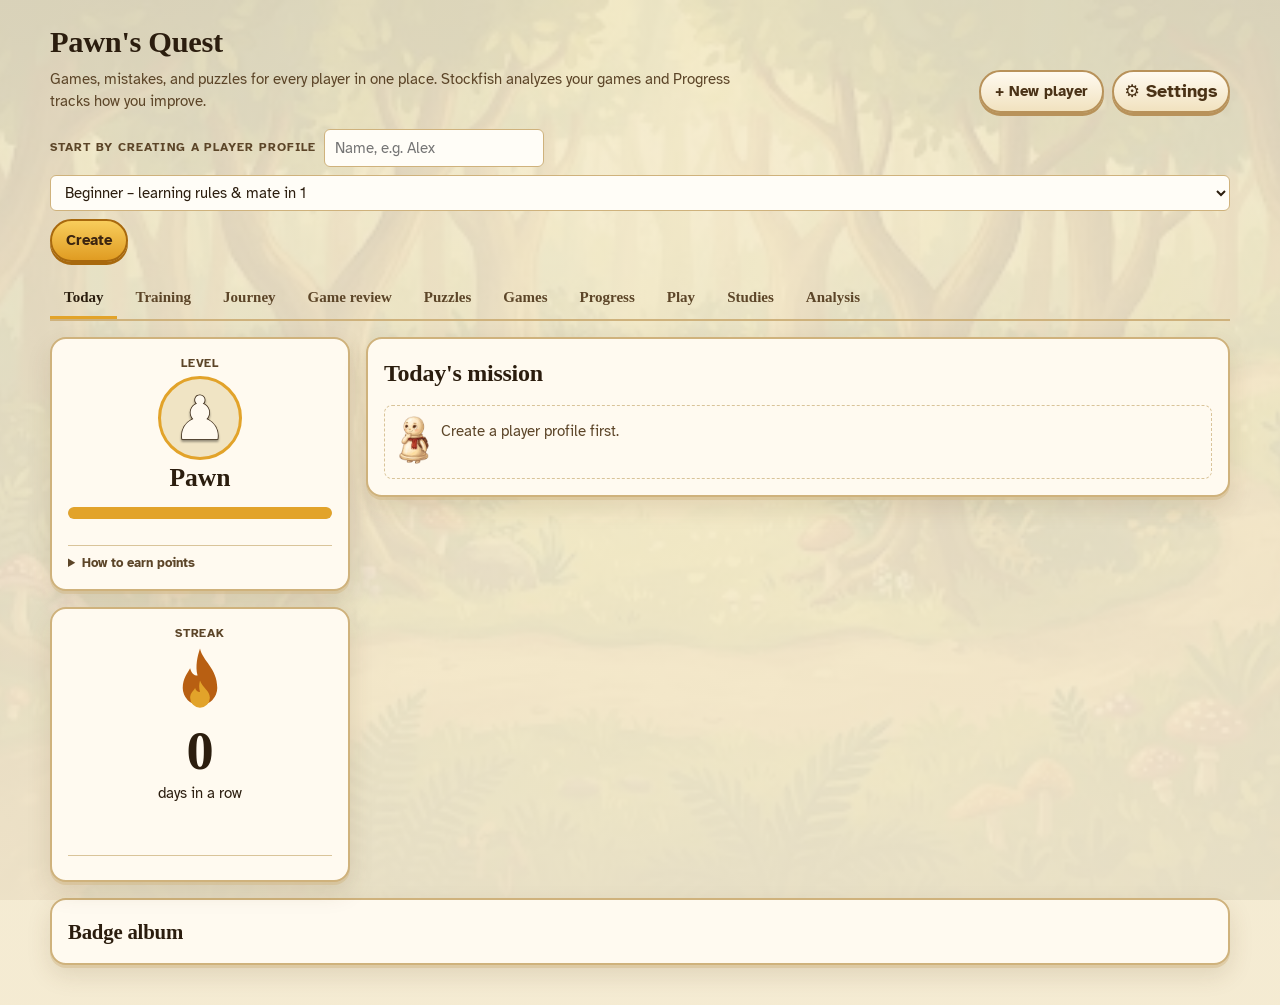
==== play/index.html @ 28e4467c "Publish Pawn's Quest web app in /play/ with PWA icon" ====
<!doctype html><html><head><meta charset=utf8><meta name=viewport content="width=device-width,initial-scale=1,viewport-fit=cover"><style>:root{color-scheme:light;box-sizing:border-box;padding-top:env(safe-area-inset-top,0px);padding-bottom:env(safe-area-inset-bottom,0px)}html{scroll-padding-top:env(safe-area-inset-top,0px)}body{margin:0;padding:0;font:14px -apple-system,BlinkMacSystemFont,sans-serif;background:#fff;color:#000}img{max-width:100%}[hidden]:not([hidden=until-found i]){display:none!important}</style><link rel="manifest" href="manifest.json"><link rel="icon" href="../icon-512.png"><link rel="apple-touch-icon" href="../icon-512.png">
</head><body>
<title>Pawn's Quest</title>
<link rel="icon" type="image/png" sizes="64x64" href="assets/ikona-64.png">
<link rel="icon" type="image/png" sizes="192x192" href="assets/ikona-192.png">
<link rel="apple-touch-icon" sizes="180x180" href="assets/ikona-180.png">
<meta name="claude:viewport-fit-sides" content="cover">
<script src="bundle-version.js"></script>
<script src="update-config.js"></script>
<script src="native-db.js"></script>
<script src="lichess_rush.js"></script>
<script src="lichess_datel.js"></script>
<script src="lichess_hrozby.js"></script>
<link rel="stylesheet" href="fonts.css">
<link rel="stylesheet" href="native.css">
<style>
/* Layout: turnajový zápisový hárok — profil hore, záložky Rozbor / Puzzle / Partie / Pokrok */
:root{
  --bg:#edf1f5; --panel:#f9fbfc; --ink:#1b2735; --muted:#5b6a7b; --line:#cfd8e2;
  --accent:#d39a1c; --accent-ink:#1b2735; --chart:#3f6a8c;
  --sq-light:#e4eaf0; --sq-dark:#7f99b0; --sq-sel:#f2cf6b; --sq-last:#c9dba0;
  --best:#2c8a57; --inacc:#c4a11d; --mistake:#d97a26; --blunder:#c23b2a;
  --pc-white:#ffffff; --pc-black:#18222e; --pc-stroke:#18222e;
  --f-display:"Familjen Grotesk",system-ui,sans-serif;
  --f-body:"Atkinson Hyperlegible",system-ui,sans-serif;
  --f-mono:"JetBrains Mono",ui-monospace,Menlo,monospace;
}
@media (prefers-color-scheme:dark){:root:not([data-theme="light"]){
  --bg:#11161c; --panel:#18202a; --ink:#e1e8ef; --muted:#93a2b3; --line:#2b3644;
  --accent:#e2ad3b; --accent-ink:#11161c; --chart:#7fa8cb;
  --sq-light:#c9d3dc; --sq-dark:#5f7b93; --sq-sel:#e6c25c; --sq-last:#b3c98a;
  --best:#49b47a; --inacc:#d8b938; --mistake:#ec9147; --blunder:#e45d4a; color-scheme:dark}}
:root[data-theme="dark"]{
  --bg:#11161c; --panel:#18202a; --ink:#e1e8ef; --muted:#93a2b3; --line:#2b3644;
  --accent:#e2ad3b; --accent-ink:#11161c; --chart:#7fa8cb;
  --sq-light:#c9d3dc; --sq-dark:#5f7b93; --sq-sel:#e6c25c; --sq-last:#b3c98a;
  --best:#49b47a; --inacc:#d8b938; --mistake:#ec9147; --blunder:#e45d4a; color-scheme:dark}
*{box-sizing:border-box}
body{background:var(--bg);color:var(--ink);font-family:var(--f-body);font-size:15px;line-height:1.5;
  padding-left:max(16px,env(safe-area-inset-left,0px));padding-right:max(16px,env(safe-area-inset-right,0px));padding-block:20px 40px}
.wrap{max-width:1180px;margin:0 auto;display:flex;flex-direction:column;gap:16px}
h1,h2,h3{font-family:var(--f-display);margin:0;text-wrap:balance;letter-spacing:-.01em}
h1{font-size:1.9rem;font-weight:700}
h2{font-size:1.15rem;font-weight:700}
.sub{color:var(--muted);margin:2px 0 0;max-width:68ch}
.panel{background:var(--panel);border:1px solid var(--line);border-radius:10px;padding:16px;min-width:0}
.label{font-size:.72rem;text-transform:uppercase;letter-spacing:.08em;color:var(--muted);font-weight:700}
textarea,input[type=text],input[type=date],select{font:inherit;color:var(--ink);background:var(--bg);border:1px solid var(--line);border-radius:6px;padding:7px 10px;width:100%;min-width:0}
textarea{font-family:var(--f-mono);font-size:.82rem;min-height:110px;resize:vertical}
button{font:inherit;font-weight:700;cursor:pointer;border-radius:6px;border:1px solid var(--line);background:var(--bg);color:var(--ink);padding:8px 14px}
button:hover{border-color:var(--muted)}
button.primary{background:var(--accent);border-color:var(--accent);color:var(--accent-ink)}
button.danger{color:var(--blunder)}
button:disabled{opacity:.5;cursor:default}
:focus-visible{outline:2px solid var(--accent);outline-offset:2px}
.row{display:flex;flex-wrap:wrap;gap:10px;align-items:center}
.field{display:flex;flex-direction:column;gap:4px;min-width:0}
.progress{height:6px;background:var(--line);border-radius:3px;overflow:hidden}
.progress>i{display:block;height:100%;width:0;background:var(--accent);transition:width .2s}
.msg{font-size:.9rem;color:var(--muted);min-height:1.4em}
.msg.err{color:var(--blunder);font-weight:700}
.empty{color:var(--muted);font-size:.92rem;border:1px dashed var(--line);border-radius:8px;padding:14px}

/* hlavička a profil */
.top{display:flex;justify-content:space-between;gap:16px;flex-wrap:wrap;align-items:end}
.profile{display:flex;gap:8px;align-items:end;flex-wrap:wrap}
.sfxwrap{position:relative}
#sfx-btn{font-size:1.1rem;padding:6px 10px}
.sfxpop{position:absolute;right:0;top:calc(100% + 6px);z-index:60;background:var(--panel,#fff);border:1px solid var(--line,#ccc);border-radius:10px;padding:10px 12px;display:flex;flex-direction:column;gap:8px;min-width:200px;box-shadow:0 6px 20px rgba(0,0,0,.18)}
.sfxpop[hidden]{display:none}
.sfxrow{display:flex;align-items:center;gap:8px}
.sfxhead{margin-bottom:-2px}.sfxsep{margin-top:6px;padding-top:8px;border-top:1px solid var(--line)}
.sfxpop{min-width:250px}
.sfxrow input[type=range]{flex:1}
.profile .field{width:220px}
.newprof{display:flex;gap:8px;flex-wrap:wrap;align-items:center}
.newprof input{width:220px}
.newprof select{max-width:100%}
.dbnote{font-size:.85rem;color:var(--muted)}
.dbnote.err{color:var(--blunder)}
.navtabs{display:flex;gap:4px;border-bottom:1px solid var(--line);overflow-x:auto}
.tab{border:none;border-bottom:3px solid transparent;border-radius:0;background:none;padding:8px 14px;color:var(--muted);white-space:nowrap}
.tab[aria-selected="true"]{color:var(--ink);border-bottom-color:var(--accent)}

/* formulár partie */
.meta{display:grid;grid-template-columns:repeat(4,minmax(0,1fr));gap:10px}
.meta .w2{grid-column:span 2}
.gamebar{display:flex;flex-wrap:wrap;gap:10px;align-items:center;margin-top:12px}
.gamebar .grow{flex:1 1 200px;min-width:0}
.badge{font-size:.78rem;font-weight:700;padding:2px 8px;border-radius:999px;border:1px solid var(--line);color:var(--muted)}

/* šachovnica */
.main{display:grid;grid-template-columns:minmax(0,520px) minmax(0,1fr);gap:18px;align-items:start}
.boardcol{display:flex;flex-direction:column;gap:10px;min-width:0}
.boardrow{display:flex;gap:8px;position:relative}
.promo{position:absolute;inset:0;z-index:20;display:flex;align-items:center;justify-content:center;background:rgba(17,22,28,.45);border-radius:6px}
.promo-box{background:var(--panel);border:1px solid var(--line);border-radius:10px;padding:14px;display:flex;flex-direction:column;gap:10px;align-items:center;box-shadow:0 8px 30px rgba(0,0,0,.3)}
.promo-row{display:flex;gap:8px;flex-wrap:wrap;justify-content:center}
.promo-row button{display:flex;flex-direction:column;align-items:center;gap:2px;padding:8px 10px;min-width:72px;background:var(--sq-light);border-color:var(--sq-dark);color:var(--pc-black)}
.promo-row button:hover,.promo-row button:focus-visible{background:var(--sq-sel)}
.promo-row .pc{font-size:44px}
.promo-row span:last-child{font-size:.8rem}
.evalbar{width:14px;border-radius:4px;background:var(--pc-black);position:relative;overflow:hidden;border:1px solid var(--line);flex:none}
.evalbar>i{position:absolute;left:0;right:0;bottom:0;background:var(--pc-white);transition:height .25s}
.board{position:relative;flex:1;aspect-ratio:1;max-width:100%;container-type:inline-size;border-radius:6px;overflow:hidden}
.grid{display:grid;grid-template-columns:repeat(8,1fr);grid-template-rows:repeat(8,1fr);width:100%;height:100%}
.sq{position:relative;display:flex;align-items:center;justify-content:center;user-select:none;-webkit-user-select:none}
.sq.l{background:var(--sq-light)} .sq.d{background:var(--sq-dark)}
.sq.last::before{content:"";position:absolute;inset:0;background:var(--sq-last);opacity:.55}
.sq.sel::before{content:"";position:absolute;inset:0;background:var(--sq-sel);opacity:.8}
.sq.hint::before{content:"";position:absolute;inset:0;box-shadow:inset 0 0 0 4px var(--accent)}
.sq.tgt{cursor:pointer}
.sq.tgt::after{content:"";position:absolute;left:50%;top:50%;width:28%;height:28%;transform:translate(-50%,-50%);border-radius:50%;background:rgba(24,34,46,.3);z-index:2;pointer-events:none}
.sq.tgt.cap::after{width:88%;height:88%;background:none;box-shadow:inset 0 0 0 calc(100cqw / 8 * .07) rgba(24,34,46,.3)}
.sq.wrong::before{content:"";position:absolute;inset:0;background:var(--blunder);opacity:.45}
.pc{position:relative;z-index:1;font-family:"DejaVu Sans","Segoe UI Symbol","Noto Sans Symbols 2","Arial Unicode MS",serif;font-size:calc(100cqw / 8 * .78);line-height:1}
.pc.w{color:var(--pc-white);-webkit-text-stroke:1.3px var(--pc-stroke);paint-order:stroke fill}
.pc.b{color:var(--pc-black);-webkit-text-stroke:.6px var(--pc-stroke)}
.coord{position:absolute;font-family:var(--f-mono);font-size:calc(100cqw / 8 * .16);font-weight:700;opacity:.75;z-index:2;pointer-events:none}
.sq.l .coord{color:var(--sq-dark)} .sq.d .coord{color:var(--sq-light)}
.coord.f{right:4%;bottom:2%} .coord.r{left:4%;top:2%}
.arrows{position:absolute;inset:0;width:100%;height:100%;pointer-events:none;z-index:3}
.nav{display:flex;gap:6px;flex-wrap:wrap}
.nav button{padding:6px 12px;font-family:var(--f-mono)}
.graph{width:100%;height:96px;display:block;cursor:pointer;border:1px solid var(--line);border-radius:6px;background:var(--panel)}
.graph .area{fill:var(--sq-light)} .graph .ln{stroke:var(--muted)} .graph .mid{stroke:var(--muted)} .graph .cur{stroke:var(--accent)}

/* rozbor */
.summary{display:grid;grid-template-columns:repeat(2,minmax(0,1fr));gap:10px;margin-bottom:14px}
.who{border:1px solid var(--line);border-radius:8px;padding:10px 12px;display:flex;flex-direction:column;gap:4px;min-width:0}
.who.me{border-color:var(--accent)}
.who .acc{font-family:var(--f-display);font-size:1.5rem;font-weight:700;font-variant-numeric:tabular-nums}
.counts{display:flex;gap:10px;flex-wrap:wrap;font-size:.85rem;font-variant-numeric:tabular-nums}
.tag{display:inline-flex;align-items:center;gap:5px}
.tag i{width:9px;height:9px;border-radius:50%;display:inline-block}
.c-inacc{color:var(--inacc)} .c-mistake{color:var(--mistake)} .c-blunder{color:var(--blunder)} .c-best{color:var(--best)}
.b-inacc{background:var(--inacc)} .b-mistake{background:var(--mistake)} .b-blunder{background:var(--blunder)}
.moments{display:flex;flex-direction:column;gap:10px;margin-bottom:16px}
.moment{border:1px solid var(--line);border-left:4px solid var(--line);border-radius:6px;padding:10px 12px;cursor:pointer;background:var(--bg)}
.moment.blunder{border-left-color:var(--blunder)} .moment.mistake{border-left-color:var(--mistake)} .moment.inacc{border-left-color:var(--inacc)}
.moment.on{outline:2px solid var(--accent)}
.moment h3{font-size:1rem;display:flex;gap:8px;align-items:baseline;flex-wrap:wrap}
.moment p{margin:4px 0 0;font-size:.92rem}
.mono{font-family:var(--f-mono);font-size:.88em}
.moves{display:grid;grid-template-columns:3em 1fr 1fr;font-family:var(--f-mono);font-size:.88rem;max-height:340px;overflow:auto;border:1px solid var(--line);border-radius:6px}
.moves>span{padding:3px 8px;border-bottom:1px solid var(--line)}
.moves .no{color:var(--muted);background:var(--bg)}
.mv{cursor:pointer} .mv:hover{background:var(--bg)}
.mv.on{background:var(--accent);color:var(--accent-ink)}

/* puzzle */
.pz-head{display:flex;justify-content:space-between;gap:10px;align-items:baseline;flex-wrap:wrap}
.pz-task{font-family:var(--f-display);font-size:1.25rem;font-weight:700;margin:6px 0 2px}
.pz-status{min-height:1.6em;font-weight:700}
.pz-status.ok{color:var(--best)} .pz-status.bad{color:var(--blunder)}
/* nálepky Béčka pri správnej/zlej odpovedi a v prázdnych stavoch (16. 11.) */
.pz-status.ok{--stk:url(assets/becko-palec.webp)} .pz-status.ok[data-stk=a]{--stk:url(assets/becko-radost.webp)}
.pz-status.bad{--stk:url(assets/becko-smutny.webp)} .pz-status.bad[data-stk=a]{--stk:url(assets/becko-prekvapeny.webp)}
.pz-status.ok:not(:empty)::before,.pz-status.bad:not(:empty)::before{content:"";display:inline-block;width:36px;height:50px;vertical-align:middle;margin:-6px 8px -6px 0;background:var(--stk) center/contain no-repeat;animation:stkpop .4s cubic-bezier(.3,1.6,.5,1)}
.boardhud .pz-status.ok:not(:empty)::before,.boardhud .pz-status.bad:not(:empty)::before{width:26px;height:36px;margin:-8px 6px -8px 0}
@keyframes stkpop{from{transform:scale(.3) rotate(-12deg);opacity:0}to{transform:none;opacity:1}}
.empty{display:flow-root}
.empty::before{content:"";float:left;width:34px;height:48px;margin:-4px 10px 0 -2px;background:url(assets/becko-premysla.webp) center/contain no-repeat}
.chips{display:flex;flex-wrap:wrap;gap:6px;margin:10px 0}
.chip{font-family:var(--f-mono);font-size:.78rem;padding:3px 8px;border-radius:999px;border:1px solid var(--line);background:var(--bg);cursor:pointer;font-weight:500}
.chip.solved{border-color:var(--best);color:var(--best)}
.chip.failed{border-color:var(--blunder);color:var(--blunder)}
.chip.on{background:var(--accent);color:var(--accent-ink);border-color:var(--accent)}
details{border-top:1px solid var(--line);padding-top:10px;margin-top:12px}
summary{cursor:pointer;font-weight:700}
.stack{display:flex;flex-direction:column;gap:8px;margin-top:8px}

/* partie */
.tablewrap{overflow-x:auto;border:1px solid var(--line);border-radius:8px}
table{border-collapse:collapse;width:100%;font-size:.9rem;min-width:760px}
th,td{text-align:left;padding:8px 10px;border-bottom:1px solid var(--line);vertical-align:middle}
th{font-size:.72rem;text-transform:uppercase;letter-spacing:.08em;color:var(--muted);background:var(--bg);font-weight:700}
td.num,th.num{text-align:right;font-variant-numeric:tabular-nums}
tr.click{cursor:pointer} tr.click:hover td{background:var(--bg)}
.res{display:inline-block;min-width:4.5em;font-weight:700}
.res.w{color:var(--best)} .res.l{color:var(--blunder)} .res.d{color:var(--muted)}
.dot{display:inline-block;width:10px;height:10px;border-radius:50%;border:1px solid var(--pc-stroke);vertical-align:-1px;margin-right:6px}
.dot.w{background:var(--pc-white)} .dot.b{background:var(--pc-black)}

/* pokrok */
.filters{display:flex;gap:10px;flex-wrap:wrap;align-items:end;margin-bottom:14px}
.filters .field{width:180px}
.tiles{display:grid;grid-template-columns:repeat(4,minmax(0,1fr));gap:10px;margin-bottom:16px}
.tile{border:1px solid var(--line);border-radius:8px;padding:12px;background:var(--panel);display:flex;flex-direction:column;gap:2px;min-width:0}
.tile .big{font-family:var(--f-display);font-size:1.8rem;font-weight:700;font-variant-numeric:tabular-nums;line-height:1.1}
.tile .delta{font-size:.85rem;color:var(--muted)}
.delta.up{color:var(--best)} .delta.down{color:var(--blunder)}
.charts{display:grid;grid-template-columns:repeat(2,minmax(0,1fr));gap:14px;margin-bottom:16px}
.chartbox{border:1px solid var(--line);border-radius:8px;padding:12px;background:var(--panel);min-width:0}
.chartbox h3{font-size:1rem;margin-bottom:6px}
.chartbox svg{width:100%;height:auto;display:block;overflow:visible}
.ch-grid{stroke:var(--line);stroke-width:1}
.ch-axis{fill:var(--muted);font-family:var(--f-mono);font-size:10px}
.ch-line{stroke:var(--chart);stroke-width:2;fill:none}
.ch-pt{fill:var(--chart);stroke:var(--panel);stroke-width:2}
.ch-bar{fill:var(--chart)}
.ch-hit{fill:transparent;cursor:default}
.ch-hit:hover + .ch-pt, .ch-pt:hover{fill:var(--accent)}
.hbars{display:flex;flex-direction:column;gap:8px}
.hb{display:grid;grid-template-columns:minmax(0,11em) minmax(0,1fr) 4.5em;gap:10px;align-items:center;font-size:.9rem}
.hb.click{cursor:pointer;border-radius:6px;margin:-3px -6px;padding:3px 6px}
.hb.click:hover{background:var(--bg)}
.hb.click span:first-child{text-decoration:underline;text-decoration-color:var(--line);text-underline-offset:3px}
.hb .track{height:12px;background:var(--bg);border-radius:4px;overflow:hidden}
.hb .fill{height:100%;background:var(--chart);border-radius:0 4px 4px 0}
.hb .n{font-variant-numeric:tabular-nums;text-align:right;color:var(--muted)}
.insight{border:1px solid var(--accent);border-radius:8px;padding:12px 14px;margin-bottom:16px;background:var(--panel)}
.insight p{margin:4px 0 0}
.tip{position:fixed;z-index:50;pointer-events:none;background:var(--ink);color:var(--bg);font-size:.82rem;padding:6px 9px;border-radius:6px;max-width:240px}

#side-study.inch .mode-hero,#side-study.inch #st-pick,#side-study.inch #st-intro{display:none}
#side-study.inch #st-listbox{margin-top:14px}
.stback{font-size:.85rem;padding:5px 10px}
.stpick{display:flex;flex-wrap:wrap;gap:6px;margin-bottom:12px}
.stpick button{display:flex;align-items:center;gap:6px;padding:6px 10px;font-size:.9rem}
.stpick button.on{background:var(--accent);border-color:var(--accent);color:var(--accent-ink)}
.stpick .pc{font-size:20px;line-height:1}
.stpick small{font-variant-numeric:tabular-nums;opacity:.8}
.why{border:1px solid var(--best);border-radius:10px;padding:12px 14px;margin:10px 0;background:var(--bg)}
.why h3{font-size:1rem;margin-bottom:6px}
.why ul{margin:0;padding-left:1.2em;display:flex;flex-direction:column;gap:6px}
.why li{line-height:1.45}
.why .tip{margin-top:10px;border-top:1px solid var(--line);padding-top:8px;font-size:.92rem}
.why .tip b{color:var(--accent)}
.why .muted{color:var(--muted)}
.why .an-opts{display:flex;flex-direction:column;gap:8px;margin:8px 0}
.why .an-opts button{text-align:left;min-height:44px}
.why.no{border-color:var(--blunder)}
.why .row{margin-top:8px}
.dt-hb{border-left:4px solid var(--accent);padding:6px 10px;margin:6px 0;background:var(--bg);border-radius:6px;font-size:.95rem}
.why .an-opts button.ok{border-color:var(--best);background:color-mix(in srgb,var(--best) 18%,transparent)}
.why .an-opts button.bad{opacity:.45;text-decoration:line-through}
.why .label{font-weight:400;margin-left:6px}
.mvwhy{border-color:var(--line)} .mvwhy.k-best{border-color:var(--best)} .mvwhy.k-inacc{border-color:var(--inacc)} .mvwhy.k-mistake{border-color:var(--mistake)} .mvwhy.k-blunder{border-color:var(--blunder)}
.mvwhy h3 .label{margin-left:6px;font-weight:400}
.mvwhy li.bad::marker{color:var(--blunder)} .mvwhy li.good::marker{color:var(--best)}
.mvwhy li.good{font-weight:600}
.mvwhy .wtip{margin-top:10px;border-top:1px solid var(--line);padding-top:8px;font-size:.88rem;color:var(--muted)}
.ladder-list{display:flex;flex-direction:column;gap:6px}
.opp{display:grid;grid-template-columns:44px minmax(0,1fr) auto;gap:10px;align-items:center;border:1px solid var(--line);border-radius:10px;padding:8px 10px;background:var(--bg)}
.opp .av{width:44px;height:44px;border-radius:50%;display:flex;align-items:center;justify-content:center;background:var(--oc);box-shadow:inset 0 0 0 3px rgba(255,255,255,.35)}
.opp .av .pc{font-size:28px;color:#fff;-webkit-text-stroke:0}
.opp b{font-family:var(--f-display);font-size:1.05rem;display:block;line-height:1.2}
.opp small{color:var(--muted);font-variant-numeric:tabular-nums}
.opp.locked{opacity:.55} .opp.locked .av{background:var(--line)}
.opp.beaten{border-color:var(--best)} .opp.cur{outline:2px solid var(--accent)}
.opp .st{font-size:.8rem;font-weight:700;color:var(--best)}
.opp .av{position:relative;overflow:hidden}
.opp .av img{width:100%;height:100%;object-fit:cover;border-radius:50%}
.opp.locked .av img{filter:grayscale(1);opacity:.5}
.avbtn{border:none;background:none;padding:0;font-size:.72rem;font-weight:700;color:var(--muted);text-decoration:underline;cursor:pointer;margin-left:6px}
.pl-status .av-mini{width:30px;height:30px;border-radius:50%;object-fit:cover;vertical-align:middle;margin-right:8px}
.seg{display:flex;gap:4px;background:var(--bg);border:1px solid var(--line);border-radius:8px;padding:3px;margin-bottom:14px;flex-wrap:wrap}
.seg button{flex:1;border:none;background:none;padding:7px 10px;font-weight:700;color:var(--muted);white-space:nowrap}
.seg button[aria-selected="true"]{background:var(--panel);color:var(--ink);box-shadow:0 1px 3px rgba(0,0,0,.12)}
button.big{font-size:1.15rem;padding:12px 28px;margin:6px 0 14px}
.rstats{display:grid;grid-template-columns:repeat(3,minmax(0,1fr));gap:8px;margin:12px 0}
.rstats div{border:1px solid var(--line);border-radius:8px;padding:8px 10px;display:flex;flex-direction:column}
.rstats b{font-family:var(--f-display);font-size:1.5rem;font-variant-numeric:tabular-nums}
.rhist{font-size:.85rem;color:var(--muted)}
.rstats small{font-size:.75rem;font-weight:700} .rstats small.up{color:var(--best)} .rstats small.down{color:var(--muted)}
.rstats b{line-height:1.15}
.rtimes{margin-top:4px}
.rhist .rr{display:flex;justify-content:space-between;border-bottom:1px solid var(--line);padding:4px 0;font-variant-numeric:tabular-nums}
.rtop{display:flex;justify-content:space-between;align-items:baseline}
.rscore{font-family:var(--f-display);font-size:2.2rem;font-weight:700;font-variant-numeric:tabular-nums}
.rtimer{height:14px;background:var(--line);border-radius:7px;overflow:hidden;margin:6px 0 12px}
.rtimer>i{display:block;height:100%;width:100%;background:var(--best);border-radius:7px}
.rtimer>i.warn{background:var(--mistake)} .rtimer>i.crit{background:var(--blunder)}
.rtask{font-family:var(--f-display);font-size:1.35rem;font-weight:700}
.boardhud{display:flex;flex-direction:column;gap:4px}
.boardhud .rtimer{margin:0 0 2px}
.boardhud .pz-status{min-height:1.4em}
.boardhud .row{margin:2px 0 0!important}
.rrev{border-top:1px solid var(--line);margin-top:14px;padding-top:12px}
.rrev h3{font-size:1.05rem}
.rrev .chip.done{border-color:var(--best);color:var(--best)}
.rrev .rtask{font-size:1.1rem;margin-top:6px}
.dtsets{display:flex;flex-direction:column;gap:8px;margin-top:10px}
.dtset{border:1px solid var(--line);border-radius:8px;padding:10px 12px;display:flex;justify-content:space-between;align-items:center;gap:10px}
.dtset .dtinfo{display:flex;flex-direction:column;gap:2px;min-width:0}
.dtset small{color:var(--muted);font-size:.8rem}
.dtset .dtbar{height:6px;background:var(--line);border-radius:3px;overflow:hidden;margin-top:4px;width:160px;max-width:100%}
.dtset .dtbar i{display:block;height:100%;background:var(--best)}
.dtgrp{border:1px solid var(--line);border-radius:8px;padding:8px 12px}
.dtgrp>summary{cursor:pointer;font-weight:600;padding:2px 0}
.dtgrp>summary small{color:var(--muted);font-weight:400;font-size:.8rem;margin-left:6px}
.dtgrp[open]>summary{margin-bottom:8px}
.dtgrp .dtsets{margin-top:0}
.rbig{font-family:var(--f-display);font-size:3rem;font-weight:700;font-variant-numeric:tabular-nums}
.sq.flashok::before{content:"";position:absolute;inset:0;background:var(--best);opacity:.45}
.chlist{display:flex;flex-direction:column;gap:4px;margin-top:10px}
.chbtn{display:grid;grid-template-columns:1.6em minmax(0,1fr) auto;gap:8px;align-items:center;text-align:left;font-weight:500;padding:7px 10px}
.chbtn .no{font-family:var(--f-mono);color:var(--muted);font-size:.85rem}
.chbtn.on{border-color:var(--accent);background:var(--panel);font-weight:700}
.chbtn .stars{font-size:.9rem;letter-spacing:1px}
.stlog{display:flex;flex-direction:column;gap:6px;max-height:300px;overflow:auto;border:1px solid var(--line);border-radius:8px;padding:8px;background:var(--bg)}
.stlog .e{font-size:.92rem;line-height:1.45}
.stlog .e b{font-family:var(--f-mono);font-size:.88rem;margin-right:6px}
.stlog .e.w{border-left:3px solid var(--best);padding-left:8px}
.stlog .e.b{border-left:3px solid var(--line);padding-left:8px;color:var(--muted)}
.stlog .e.cur{color:var(--ink)}
.stlog .e.sn{color:var(--muted);font-style:italic}
.stprompt{margin-top:10px;font-family:var(--f-display);font-size:1.1rem;font-weight:700;min-height:1.5em}
.stprompt.ok{color:var(--best)} .stprompt.bad{color:var(--blunder)}
.anlines{min-height:4.5em}
.anlines li{cursor:pointer;border-radius:4px;padding:2px 4px}
.anlines li:hover{background:var(--bg)}
.anback{display:flex;flex-wrap:wrap;gap:10px;align-items:center;border:1px solid var(--accent);border-radius:8px;padding:8px 10px;margin-bottom:12px;background:var(--bg)}
.anback span{font-size:.88rem;color:var(--muted)}
.opbox{border:1px solid var(--line);border-left:4px solid var(--accent);border-radius:8px;padding:8px 12px;margin:10px 0;background:var(--bg)}
.opbox summary{cursor:pointer;font-weight:700;font-size:.94rem;list-style-position:inside}
.opbox .op-idea{margin:8px 0 6px;font-size:.9rem;line-height:1.45}
.opbox .op-plans{display:grid;grid-template-columns:repeat(auto-fit,minmax(170px,1fr));gap:8px;margin-top:6px}
.opbox .op-side{background:#fff;border:1px solid var(--line);border-radius:6px;padding:6px 8px;font-size:.84rem;line-height:1.4}
.opbox .op-side b{display:block;margin-bottom:4px;font-size:.82rem;color:var(--muted);text-transform:uppercase;letter-spacing:.03em}
.opbox .op-side ul{margin:0;padding-left:16px}
.opbox .op-side li{margin:2px 0}
.antree{font-family:var(--f-mono);font-size:.88rem;line-height:1.9;border:1px solid var(--line);border-radius:6px;padding:8px 10px;max-height:320px;overflow:auto}
.antree .am{cursor:pointer;padding:1px 3px;border-radius:3px;white-space:nowrap}
.antree .am:hover{background:var(--bg)}
.antree .am.on{background:var(--accent);color:var(--accent-ink)}
.antree .var{color:var(--muted)}
.antree .var .am{font-size:.95em}
.playset{display:grid;grid-template-columns:repeat(2,minmax(0,1fr));gap:10px}
.playset .w2{grid-column:span 2}
.pl-status{font-family:var(--f-display);font-size:1.2rem;font-weight:700;margin-top:12px;min-height:1.6em}
.note{border:1px solid var(--line);border-left:4px solid var(--best);border-radius:6px;padding:8px 12px;margin-top:8px;font-size:.92rem;background:var(--bg)}
.note.off{border-left-color:var(--mistake)} .note.end{border-left-color:var(--muted)}
#pl-hintbox{margin-top:10px}
.hintlist{margin:6px 0 0;padding-left:1.4em;font-family:var(--f-mono);font-size:.9rem}
.hintlist li{padding:2px 0}
.hintlist .ev{color:var(--muted);margin-left:8px}
.hintlist li:first-child{color:var(--best);font-weight:700}
/* denná misia */
.daygrid{display:grid;grid-template-columns:minmax(0,300px) minmax(0,1fr);gap:16px;align-items:start}
.streakcard{display:flex;flex-direction:column;align-items:center;text-align:center;gap:4px}
.flame{width:60px;height:74px}
.flame svg,.streakchip svg{width:100%;height:100%;display:block}
.flame .o,.streakchip .o{fill:var(--mistake)} .flame .i,.streakchip .i{fill:var(--accent)}
.flame.off .o,.flame.off .i,.streakchip.off .o,.streakchip.off .i{fill:var(--line)}
.streaknum{font-family:var(--f-display);font-size:3.4rem;font-weight:700;line-height:1;font-variant-numeric:tabular-nums}
.week{display:grid;grid-template-columns:repeat(7,minmax(0,1fr));gap:4px;width:100%;margin-top:10px}
.wd{display:flex;flex-direction:column;align-items:center;gap:3px;font-size:.72rem;color:var(--muted);font-weight:700}
.wd i{width:30px;height:30px;border-radius:50%;border:2px solid var(--line);display:flex;align-items:center;justify-content:center;font-style:normal;font-size:.95rem;color:var(--muted)}
.wd.done i{background:var(--mistake);border-color:var(--mistake);color:#fff}
.wd.frozen i{background:var(--chart);border-color:var(--chart);color:#fff}
.wd.today i{border-color:var(--accent);border-width:3px}
.wd.future i{opacity:.45}
.streakinfo{font-size:.9rem;color:var(--muted);margin-top:8px;max-width:30ch}
.keepways{list-style:none;margin:8px 0 0;padding:0;font-size:.86rem;text-align:left;display:flex;flex-direction:column;gap:3px;max-width:34ch}
.keepways li{color:var(--muted)} .keepways li.ok{color:var(--best);font-weight:700}
.keepways li::before{content:"○ ";} .keepways li.ok::before{content:"✓ ";}
.freeze{font-size:.82rem;color:var(--muted);border-top:1px solid var(--line);padding-top:8px;margin-top:8px;width:100%}
.dayhead{display:flex;justify-content:space-between;align-items:baseline;gap:10px;flex-wrap:wrap}
.dayhead h2{font-size:1.5rem}
.tasks{display:flex;flex-direction:column;gap:12px;margin-top:14px}
.task{display:grid;grid-template-columns:56px minmax(0,1fr) auto;gap:14px;align-items:center;border:1px solid var(--line);border-radius:10px;padding:12px 14px;background:var(--bg)}
.task.done{border-color:var(--best)}
.task .ic{width:56px;height:56px;border-radius:50%;background:var(--sq-light);display:flex;align-items:center;justify-content:center;flex:none}
.task .ic .pc{font-size:38px}
.task.done .ic{background:var(--best);color:#fff;font-size:1.6rem;font-weight:700}
.task h3{font-size:1.1rem}
.task p{margin:2px 0 8px;color:var(--muted);font-size:.9rem}
.tprog{display:flex;align-items:center;gap:8px}
.tbar{flex:1;height:10px;background:var(--line);border-radius:5px;overflow:hidden;max-width:260px}
.tbar>i{display:block;height:100%;background:var(--accent);border-radius:5px;transition:width .3s}
.task.done .tbar>i{background:var(--best)}
.tnum{font-size:.82rem;font-variant-numeric:tabular-nums;color:var(--muted);font-weight:700}
.btag{font-size:.7rem;text-transform:uppercase;letter-spacing:.08em;font-weight:700;color:var(--accent);margin-right:6px}
.task button{white-space:nowrap}
.trtheme{border:1px solid var(--line);border-left:4px solid var(--accent);border-radius:8px;padding:10px 12px;margin-top:12px;background:var(--bg);display:flex;flex-wrap:wrap;gap:10px 16px;align-items:flex-end;justify-content:space-between}
.trtheme>div{display:flex;flex-direction:column;gap:2px;min-width:0;flex:1 1 260px}
.trtheme b{font-family:var(--f-display);font-size:1.25rem}
.trtheme .sub{margin:2px 0 0;font-size:.9rem}
.trsel{display:flex;flex-direction:column;gap:3px;flex:0 1 320px;min-width:0;max-width:100%}
.trsel select{width:100%}
.trk{font-family:var(--f-display);font-size:1.7rem;font-weight:700;color:var(--ink)}
.trsteps{display:flex;flex-wrap:wrap;gap:6px;margin:2px 0 4px}
.trsteps span{font-size:.82rem;border:1px solid var(--line);border-radius:999px;padding:2px 9px;color:var(--muted);background:var(--panel)}
.trsteps span.ok{border-color:var(--best);color:var(--best);font-weight:700}
.mode-hero{display:block;width:100%;aspect-ratio:16/9;max-height:260px;object-fit:cover;border-radius:14px;margin:0 0 10px}
.end-hero{display:block;width:100%;max-width:420px;aspect-ratio:4/3;object-fit:cover;border-radius:14px;margin:0 auto 10px;box-shadow:0 4px 14px #0003}
.trpause{margin-top:14px;border-radius:10px;padding:14px 16px;border:2px solid var(--best);background:var(--bg);text-align:center}
.trpause .big{font-size:2.2rem;font-weight:700;margin:2px 0 4px}
.trpause p{margin:0 0 10px}
.trbar{position:fixed;left:50%;transform:translateX(-50%);bottom:calc(20px + env(safe-area-inset-bottom,0px));z-index:50;display:flex;gap:10px;align-items:center;background:var(--panel);border:2px solid var(--accent);border-radius:999px;padding:5px 6px 5px 16px;box-shadow:0 4px 16px rgba(0,0,0,.18);max-width:calc(100vw - 24px);width:max-content}
.trbar span{font-size:.88rem;font-weight:700;overflow:hidden;text-overflow:ellipsis;white-space:nowrap}
.trbar button{border-radius:999px;white-space:nowrap}
.trbar.done{border-color:var(--best)} .trbar.done button{background:var(--best);border-color:var(--best);color:#fff}
.dettries{display:flex;gap:8px;align-items:center;margin:8px 0}
.dettries i{width:18px;height:18px;border-radius:50%;border:2px solid var(--accent);display:inline-block}
.dettries i.used{background:var(--blunder);border-color:var(--blunder)}
.dtadv{font-size:.66rem;text-transform:uppercase;letter-spacing:.06em;font-weight:700;color:var(--muted);border:1px solid var(--line);border-radius:999px;padding:1px 7px;margin-left:8px;vertical-align:middle}
.dtrec{font-size:.68rem;font-weight:700;color:var(--best);border:1px solid var(--best);border-radius:999px;padding:1px 7px;margin-left:6px;vertical-align:middle;white-space:nowrap}
.rtcard{border:1px solid var(--accent);border-radius:10px;padding:14px 16px;margin-bottom:16px;background:var(--panel)}
.rtgrid{display:grid;grid-template-columns:repeat(auto-fit,minmax(210px,1fr));gap:12px;margin-top:8px}
.rtbox{background:var(--bg);border:1px solid var(--line);border-radius:8px;padding:10px 12px}
.rtbox .big{font-family:var(--f-display);font-size:1.75rem;font-weight:700;line-height:1.1;margin:4px 0}
.adbar{display:flex;flex-wrap:wrap;gap:10px;align-items:center;justify-content:space-between;background:var(--bg);border:1px solid var(--line);border-radius:8px;padding:8px 10px;margin:8px 0}
.adbar .big{font-family:var(--f-display);font-size:1.25rem;font-weight:700}
.adbar .up{color:var(--best);font-weight:700} .adbar .down{color:var(--blunder);font-weight:700}
.donebanner{margin-top:14px;border-radius:10px;padding:14px 16px;background:var(--best);color:#fff}
.donebanner b{font-family:var(--f-display);font-size:1.25rem;display:block}
.streakchip{display:flex;align-items:center;gap:6px;font-variant-numeric:tabular-nums}
.streakchip .fl{width:16px;height:20px;display:inline-block}
.toast{position:fixed;left:50%;transform:translateX(-50%);width:max-content;min-width:min(340px,calc(100% - 32px));bottom:calc(20px + env(safe-area-inset-bottom,0px));z-index:60;background:var(--ink);color:var(--bg);padding:10px 12px 10px 16px;border-radius:10px;display:flex;gap:12px;align-items:center;max-width:calc(100% - 32px);box-shadow:0 6px 24px rgba(0,0,0,.25)}
.toast button{background:var(--accent);border-color:var(--accent);color:var(--accent-ink);padding:6px 12px}
.confetti{position:fixed;inset:0;width:100%;height:100%;pointer-events:none;z-index:70}
.daycol{display:flex;flex-direction:column;gap:16px;min-width:0}
.levelcard{display:flex;flex-direction:column;align-items:center;text-align:center;gap:4px}
.lvpiece{width:84px;height:84px;border-radius:50%;background:var(--sq-light);border:3px solid var(--accent);display:flex;align-items:center;justify-content:center}
.lvpiece .pc{font-size:60px}
.lvname{font-family:var(--f-display);font-size:1.6rem;font-weight:700;line-height:1.1}
.stars{color:var(--accent);font-size:1.2rem;letter-spacing:3px}
.stars .off{color:var(--line)}
.xpbar{width:100%;height:12px;background:var(--line);border-radius:6px;overflow:hidden;margin-top:6px}
.xpbar>i{display:block;height:100%;background:var(--accent);border-radius:6px;transition:width .4s}
.xpinfo{font-size:.85rem;color:var(--muted);font-variant-numeric:tabular-nums}
.ladder{display:flex;justify-content:space-between;width:100%;margin-top:6px}
.ladder .pc{font-size:22px;opacity:.3}
.ladder .pc.on{opacity:1}
.xphow{font-size:.8rem;color:var(--muted);border-top:1px solid var(--line);padding-top:8px;margin-top:8px;width:100%;text-align:left}
.xphow summary{font-size:.8rem}
.xphow ul{margin:6px 0 0;padding-left:1.2em}
.album{margin-top:16px}
.album .dayhead h2{font-size:1.3rem}
.bgroup{margin-top:14px}
.bgroup h3{font-size:.95rem;margin-bottom:8px;color:var(--muted)}
.badges{display:grid;grid-template-columns:repeat(auto-fill,minmax(150px,1fr));gap:10px}
.badge{border:1px solid var(--line);border-radius:10px;padding:12px 10px;display:flex;flex-direction:column;align-items:center;text-align:center;gap:6px;background:var(--bg);min-width:0}
.badge .medal{width:58px;height:58px;border-radius:50%;display:flex;align-items:center;justify-content:center;background:var(--line);border:3px solid var(--line)}
.badge .medal .pc{font-size:36px}
.badge.got{border-color:var(--accent)}
.badge.got .medal{background:var(--sq-light);border-color:var(--accent);box-shadow:0 0 0 3px var(--panel),0 0 0 5px var(--accent)}
.badge:not(.got) .medal .pc{opacity:.35}
.badge b{font-family:var(--f-display);font-size:.95rem;line-height:1.2}
.badge span{font-size:.78rem;color:var(--muted);line-height:1.3}
.badge .bp{width:100%;height:6px;background:var(--line);border-radius:3px;overflow:hidden}
.badge .bp>i{display:block;height:100%;background:var(--chart)}
.badge .bn{font-size:.72rem;font-variant-numeric:tabular-nums;color:var(--muted);font-weight:700}
.badge.new{animation:pop .6s ease-out}
@keyframes pop{0%{transform:scale(.8)}60%{transform:scale(1.08)}100%{transform:scale(1)}}
.streakchip .pc{font-size:20px;line-height:1}
@media (max-width:700px){.daygrid{grid-template-columns:minmax(0,1fr)}.daycol{order:2}.badges{grid-template-columns:repeat(2,minmax(0,1fr))}.task{grid-template-columns:44px minmax(0,1fr)}.task .ic{width:44px;height:44px}.task .ic .pc{font-size:30px}.task button{grid-column:1/-1}}
@media (max-width:900px){.charts{grid-template-columns:minmax(0,1fr)}.meta,.tiles{grid-template-columns:repeat(2,minmax(0,1fr))}}
@media (max-width:900px) and (orientation:portrait){.main{grid-template-columns:minmax(0,1fr)}}
@media (max-width:900px) and (orientation:landscape),(max-height:540px) and (orientation:landscape){.main{grid-template-columns:minmax(200px,min(46vw,calc(100vh - 36px))) minmax(0,1fr);gap:12px}#side-det .mode-hero{display:none}}
@media (max-width:480px){.meta .w2{grid-column:span 2}.profile .field,.newprof input,.newprof select{width:100%}}
@media (prefers-reduced-motion:reduce){*{transition:none!important}}
/* ===== Putovanie ===== */
.jy{display:flex;flex-direction:column;gap:12px;max-width:1000px;margin:0 auto}
.jy-head{display:flex;justify-content:space-between;align-items:center;gap:10px;flex-wrap:wrap}
.jy-title{flex:1;text-align:center;display:flex;flex-direction:column}
.jy-boardwrap{max-width:620px;width:100%;margin:0 auto}
.jy-board{width:100%;height:auto;display:block;overflow:visible;border-radius:14px}
.jy-land{width:100%;height:auto;display:block;border-radius:14px;box-shadow:0 8px 30px #0005}
.jy-status{text-align:center;font-size:1.05rem;min-height:1.6em}
.jy-story{background:var(--panel);border:1px solid var(--line);border-radius:10px;padding:10px 14px;max-width:620px;margin:0 auto;line-height:1.5}
.jy-ctl{justify-content:center}
.jy-ctl button{font-size:1.05rem;padding:10px 18px;border-radius:999px}
.jy-note{text-align:center;margin:0 auto;font-size:.85rem}
.jy-chip{background:var(--panel);border:1px solid var(--line);border-radius:999px;padding:5px 12px;font-size:.9rem;color:var(--muted)}
.jy-chip b{color:var(--ink)}.jy-chip.freed{background:#2f6b45;color:#e9ffe9;border-color:#2f6b45}
.jy-perks{text-align:center;font-size:.92rem;color:var(--muted)}
.jy-sq,.jy-side,[data-jy=stepdot],[data-jy=bossdot],[data-jy=guide]{cursor:pointer}
.jy-sq:hover .frame{stroke:#fff}
.jy-piece{transition:transform 1s ease,opacity .6s ease}
#jy-pawn{transition:transform 1.1s cubic-bezier(.5,-0.25,.4,1.35)}
.jy-spark{transform-box:fill-box;transform-origin:center;animation:jyspark 1.1s ease-out forwards}
@keyframes jyspark{from{opacity:1;transform:scale(.2)}to{opacity:0;transform:scale(1.8) translateY(-10px)}}
.jy-pulse{transform-box:fill-box;transform-origin:center;animation:jypulse 1.5s ease-in-out infinite}
@keyframes jypulse{50%{transform:scale(1.13)}}
.jy-fog{transform-box:fill-box;transform-origin:center;transition:opacity 1.6s ease,transform 1.6s ease}
.jy-fog circle{animation:jydrift 5s ease-in-out infinite alternate}
.jy-fog circle:nth-child(2n){animation-duration:7s;animation-direction:alternate-reverse}
@keyframes jydrift{from{transform:translateX(-6px)}to{transform:translateX(6px)}}
.jy-fog.lift{opacity:0;transform:scale(1.6)}
.jy-glow{animation:jyglow 2.4s ease-in-out infinite alternate}
@keyframes jyglow{from{opacity:.55}to{opacity:1}}
.jy-after{max-width:640px;margin:0 auto;text-align:center;display:flex;flex-direction:column;gap:10px;align-items:center}
.jy-big{font-size:1.1rem}
.jy-say{display:flex;gap:12px;align-items:center;text-align:left;background:var(--bg);border-radius:12px;padding:10px 12px}
.jy-say img{width:64px;height:64px;object-fit:contain;flex:none;border-radius:50%;background:#fff;border:3px solid #f2c14e}
.jy-say p{margin:0}
.jy-say.big img{width:90px;height:90px}
.jy-mapwrap{position:relative;width:100%}
.jy-lure{position:absolute;left:12.4%;top:4.2%;z-index:3;width:min(400px,58%);cursor:pointer;animation:jylurein .35s ease-out}
@keyframes jylurein{from{opacity:0;transform:translateX(-10px)}to{opacity:1;transform:none}}
.jy-lure-b{position:relative;background:#fffdf6;color:#2b2218;border:2px solid #2b2218;border-radius:14px;padding:8px 26px 8px 12px;font-size:clamp(12px,1.7vw,16px);line-height:1.35;text-align:left;box-shadow:0 4px 14px #0007}
.jy-lure-b::before{content:"";position:absolute;left:-11px;top:16px;border:9px solid transparent;border-right-color:#2b2218;border-left:0}
.jy-lure-b::after{content:"";position:absolute;left:-7px;top:18px;border:7px solid transparent;border-right-color:#fffdf6;border-left:0}
.jy-lure-b b{display:block;font-size:.8em;text-transform:uppercase;letter-spacing:.04em;opacity:.75}
.jy-lure-k{display:block;margin-top:6px;font-size:.88em;font-weight:600;color:#7a4b00}
.jy-lure-b button{position:absolute;right:4px;top:4px;background:none;border:0;box-shadow:none;font-size:20px;color:#2b2218;cursor:pointer;padding:0 4px;min-height:0}
.jy-card{text-align:center}
.jy-card img{width:min(320px,78vw);aspect-ratio:1;object-fit:cover;border-radius:14px;box-shadow:0 6px 20px #0006;transform:rotate(-1.5deg);margin:8px 0}
.jy-card-nav{display:flex;align-items:center;justify-content:center;gap:10px;margin:8px 0}
.jy-card-nav img{width:min(280px,calc(100% - 104px));margin:0}
.jy-card-arr{flex:none;width:42px;height:42px;padding:0!important;border-radius:50%!important;font-size:1.6rem;line-height:1;display:inline-flex;align-items:center;justify-content:center}
.jy-card-arr:disabled{opacity:.3;cursor:default}
.jy-card p{font-size:18px;font-style:italic;margin:8px 0 0}
.jy-album{display:grid;grid-template-columns:repeat(5,1fr);gap:6px;max-width:520px}
.jy-album button,.jy-album span{aspect-ratio:1;border-radius:8px;padding:0;border:0;overflow:hidden;background:#ffffff14;display:grid;place-items:center;font-size:20px;opacity:1;min-height:0}
.jy-album span{opacity:.5}
.jy-album img{width:100%;height:100%;object-fit:cover;display:block}
.jy-offer{display:grid;grid-template-columns:repeat(auto-fit,minmax(200px,1fr));gap:10px;width:100%}
.jy-offer button{display:flex;flex-direction:column;align-items:center;gap:4px;padding:14px;border-radius:14px;font-weight:400}
.jy-offer button b{font-size:1.05rem}.jy-offer button span:last-child{font-size:.85rem;color:var(--muted)}
.jy-oi{font-size:2rem;line-height:1}
.jy-donebtn{font-size:1.15rem!important;padding:12px 26px!important}
.jy-taskgrid{display:grid;grid-template-columns:minmax(0,1.3fr) minmax(0,1fr);gap:14px;align-items:start}
@media (max-width:760px) and (orientation:portrait){.jy-taskgrid{grid-template-columns:1fr}}
@media (max-width:900px) and (orientation:landscape),(max-height:540px) and (orientation:landscape){.jy-taskgrid{grid-template-columns:minmax(200px,min(46vw,calc(100vh - 36px))) minmax(0,1fr);gap:12px}}
.jy-tboard .board{width:100%;max-width:560px;margin:0 auto}
.jy-tside{display:flex;flex-direction:column;gap:10px}
.jy-ttask{font-size:1.1rem;font-weight:700;margin:0}
.jy-dots{display:flex;gap:6px;flex-wrap:wrap}
.jy-dots i{width:14px;height:14px;border-radius:50%;background:var(--line)}
.jy-dots i.on{background:var(--accent)}.jy-dots i.ok{background:var(--best)}.jy-dots i.bad{background:var(--blunder)}
.jy-bosshead{display:flex;gap:12px;align-items:center}
.jy-bosshead img{width:96px;height:96px;object-fit:cover;border-radius:12px;background:#fff}
.jy-hearts{font-size:1.5rem;letter-spacing:2px}.jy-hearts .off{filter:grayscale(1);opacity:.3}
.jy-racehead{display:flex;flex-direction:column;gap:6px}
.jy-lane{display:grid;grid-template-columns:60px 1fr;align-items:center;gap:8px;font-weight:700}
.jy-lane i{height:16px;background:var(--line);border-radius:8px;overflow:hidden;display:block}
.jy-lane b{display:block;height:100%;width:0;background:var(--accent);transition:width .15s linear}
.jy-lane.gusto b{background:#4c9a5b}
.jy-book{display:flex;flex-direction:column;gap:10px}
.jy-bks{display:grid;grid-template-columns:repeat(auto-fill,minmax(190px,1fr));gap:8px}
.jy-bk{display:flex;flex-direction:column;align-items:flex-start;text-align:left;gap:2px;font-weight:400}
.jy-bk span{font-size:.82rem;color:var(--muted)}
.jy-letter{text-align:left}.jy-letter p{font-size:1.08rem;line-height:1.6;font-family:Georgia,serif}
.jy-side-m{text-align:center}
.jy-parent{max-width:620px;margin:0 auto;width:100%;font-size:.9rem}
.jy-parent summary{cursor:pointer;color:var(--muted)}
.jy-plog div{display:grid;grid-template-columns:90px 1fr auto;gap:8px;border-bottom:1px solid var(--line);padding:3px 0}
.jy-win{text-align:center}.jy-defeat{width:150px;height:150px;object-fit:contain;background:#fff;border-radius:50%;border:5px solid #f2c14e}
.jy-obst{position:relative;border-radius:14px;overflow:hidden;aspect-ratio:16/9}
.jy-obst>img{position:absolute;inset:0;width:100%;height:100%;object-fit:cover}
.jy-open{opacity:0;transition:opacity 1.4s}.jy-open.on{opacity:1}
.jy-jumper{position:absolute;width:13%;left:34%;top:50%;animation:jyjump 1.4s cubic-bezier(.4,0,.6,1) .3s forwards}
@keyframes jyjump{0%{left:34%;top:50%}50%{left:48%;top:12%}100%{left:64%;top:44%}}
/* komiks a modál putovania */
.jy-comic{position:fixed;inset:0;background:#0b0e16f2;display:flex;flex-direction:column;align-items:center;justify-content:center;z-index:60;padding:12px;gap:10px}
.jy-cwrap{position:relative;width:min(96vw,calc((100vh - 90px)*1.339));aspect-ratio:2400/1792;border-radius:14px;overflow:hidden;box-shadow:0 20px 60px #000c;cursor:pointer;background:#000}
.jy-cimg{position:absolute;inset:0;width:100%;height:100%;object-fit:cover;animation:jykb 9s ease-out forwards}
@keyframes jykb{from{transform:scale(1)}to{transform:scale(1.06)}}
.jy-stk{position:absolute;height:auto;filter:drop-shadow(0 6px 10px #0007);animation:jypop .5s ease both}
.jy-cwrap svg.tails{position:absolute;inset:0;width:100%;height:100%;pointer-events:none}
.jy-bub{position:absolute;background:#fffdf6;color:#2b2218;border:3px solid #2b2218;border-radius:22px;padding:.5em .8em;font-size:clamp(13px,1.9vw,21px);line-height:1.3;opacity:0;animation:jypop .45s ease forwards;box-shadow:0 4px 0 #0003;font-family:var(--f-body)}
.jy-bub b{display:block;font-size:.72em;color:#9a6b1f;letter-spacing:.3px;margin-bottom:.1em}
.jy-bub.narr{background:#f7ecd2;border-radius:6px;border-color:#7a5a2a;font-style:italic}
@keyframes jypop{from{opacity:0;transform:scale(.85)}to{opacity:1;transform:scale(1)}}
.jy-cbar{display:flex;gap:10px;align-items:center;color:#a9b0c6}
.jy-cbar button{border-radius:999px}
.jy-cdots{display:flex;gap:6px}.jy-cdots i{width:9px;height:9px;border-radius:50%;background:#ffffff33}.jy-cdots i.on{background:#f2c14e}
.jy-modal{position:fixed;inset:0;background:#0009;display:flex;align-items:center;justify-content:center;z-index:55;padding:16px}
.jy-mbox{background:var(--panel);color:var(--ink);border-radius:18px;padding:20px;max-width:560px;width:100%;box-shadow:0 20px 60px #0008;display:flex;flex-direction:column;gap:12px;max-height:92vh;overflow:auto}
.jy-mbox h2{margin:4px 0}
.jy-sidepic{width:100%;aspect-ratio:4/3;object-fit:cover;border-radius:14px;box-shadow:0 6px 20px #0006;display:block}
.jy-stars{font-size:32px;letter-spacing:4px;text-align:center}.jy-stars span{opacity:.25}
.jy-side-r{text-align:center}.jy-side-r p{margin:6px 0}
.jy-mbox .row{justify-content:center}
.jy-mbox button{border-radius:999px;padding:9px 18px}
.jy-stk.round{border-radius:50%;background:#fff;border:.35vw solid #f2c14e;aspect-ratio:1;object-fit:contain;padding:1%}
.jy-sidechips{display:flex;flex-wrap:wrap;gap:6px;justify-content:center}
.jy-sidechips button{border-radius:999px;padding:6px 12px;font-size:.9rem;background:#3b2a52;color:#efe6ff;border-color:#5b3f80}
.jy-sidechips button.done{background:#f2c14e;color:#2a2000;border-color:#e0ab2f}
.jy-binfo{display:contents}
.jy-land-back,.jy-land-badge,.jy-land-act{display:none}
@media (max-width:960px) and (orientation:landscape),(max-height:540px) and (orientation:landscape){
  .top .sub{display:none}
  .main{grid-template-columns:min(46vw,calc(100dvh - env(safe-area-inset-top,0px) - env(safe-area-inset-bottom,0px) - 28px)) minmax(0,1fr);gap:12px;align-items:start}
  .main .boardcol{position:sticky;top:max(8px,env(safe-area-inset-top,0px));gap:6px}
  .main>.panel{max-height:calc(100dvh - env(safe-area-inset-top,0px) - env(safe-area-inset-bottom,0px) - 16px);overflow-y:auto;-webkit-overflow-scrolling:touch;overscroll-behavior:contain;min-width:0}
  .main>.panel .mode-hero{display:none}
  .jy.jy-v-board{display:grid;grid-template-columns:min(48vw,calc(100dvh - env(safe-area-inset-top,0px) - env(safe-area-inset-bottom,0px) - 20px)) minmax(0,1fr);grid-template-rows:auto 1fr;column-gap:14px;row-gap:6px;align-items:start}
  .jy.jy-v-board .jy-boardwrap{grid-column:1;grid-row:1/-1;width:min(48vw,calc(100dvh - env(safe-area-inset-top,0px) - env(safe-area-inset-bottom,0px) - 20px));max-width:none;margin:0;align-self:center}
  .jy.jy-v-board .jy-head{grid-column:2;grid-row:1;flex-direction:column;align-items:flex-start;gap:6px}
  .jy.jy-v-board .jy-head h2{font-size:1.15rem;margin:0}
  .jy.jy-v-board .jy-binfo{display:flex;flex-direction:column;gap:8px;grid-column:2;grid-row:2;min-width:0}
  .jy.jy-v-board .jy-status,.jy.jy-v-board .jy-note{text-align:left;margin:0;font-size:.92rem}
  .jy.jy-v-board .jy-story{margin:0;max-width:none;padding:8px 10px;font-size:.9rem;line-height:1.4}
  .jy.jy-v-board .jy-ctl{justify-content:flex-start}
  .jy.jy-v-board .jy-ctl button{font-size:.95rem;padding:8px 14px}
  .jy.jy-v-task{position:fixed;inset:0;z-index:44;background:var(--bg);padding:max(8px,env(safe-area-inset-top,0px)) max(12px,env(safe-area-inset-right,0px)) max(8px,env(safe-area-inset-bottom,0px)) max(12px,env(safe-area-inset-left,0px));display:grid;grid-template-columns:min(46vw,calc(100dvh - env(safe-area-inset-top,0px) - env(safe-area-inset-bottom,0px) - 24px)) minmax(0,1fr);grid-template-rows:auto minmax(0,1fr);column-gap:12px;row-gap:6px;overflow:hidden;max-width:none;margin:0;box-sizing:border-box}
  .jy.jy-v-task .jy-taskgrid{display:contents}
  .jy.jy-v-task .jy-tboard{grid-column:1;grid-row:1/-1;display:flex;align-items:center;justify-content:center;min-height:0}
  .jy.jy-v-task .jy-tboard .board{width:min(46vw,calc(100dvh - env(safe-area-inset-top,0px) - env(safe-area-inset-bottom,0px) - 24px));max-width:100%;max-height:100%;height:auto;margin:0;box-sizing:border-box}
  .jy.jy-v-task .jy-head{grid-column:2;grid-row:1;flex-wrap:nowrap;gap:8px;align-items:center;min-width:0}
  .jy.jy-v-task .jy-head>span:last-child{display:none}
  .jy.jy-v-task .jy-title{flex-direction:row;align-items:baseline;justify-content:flex-end;gap:8px;text-align:right;min-width:0}
  .jy.jy-v-task .jy-head h2{font-size:1rem;margin:0;white-space:nowrap}
  .jy.jy-v-task .jy-head button{padding:5px 12px;font-size:.88rem;flex:none}
  .jy.jy-v-task .jy-tside{grid-column:2;grid-row:2;height:100%;min-height:0;overflow-y:auto;-webkit-overflow-scrolling:touch;overscroll-behavior:contain;padding:10px 12px;box-sizing:border-box}
  .jy.jy-v-land .jy-head,.jy.jy-v-land .jy-status,.jy.jy-v-land .jy-sidechips,.jy.jy-v-land .jy-perks,.jy.jy-v-land .jy-ctl,.jy.jy-v-land .jy-note,.jy.jy-v-land .jy-parent{display:none}
  .jy.jy-v-land .jy-mapwrap{position:fixed;inset:0;z-index:45;width:100vw;height:100dvh;background:#0b0e16;display:flex;align-items:center;justify-content:center}
  .jy.jy-v-land .jy-land{width:100%;height:100%;max-width:100vw;max-height:100dvh;border-radius:0;box-shadow:none}
  .jy.jy-v-land .jy-land-back{display:inline-flex;align-items:center;position:fixed;top:max(10px,env(safe-area-inset-top,0px));right:max(10px,env(safe-area-inset-right,0px));z-index:48;border-radius:999px;padding:7px 14px;font-size:.9rem;background:rgba(17,22,28,.82);color:#fff;border:1px solid rgba(255,255,255,.35);backdrop-filter:blur(6px);box-shadow:0 4px 14px #0007}
  .jy.jy-v-land .jy-land-badge{display:inline-flex;align-items:center;gap:4px;position:fixed;bottom:max(10px,env(safe-area-inset-bottom,0px));left:max(10px,env(safe-area-inset-left,0px));z-index:48;border-radius:999px;padding:5px 12px;font-size:.82rem;background:rgba(17,22,28,.78);color:#f3efe6;border:1px solid rgba(255,255,255,.25);backdrop-filter:blur(6px);pointer-events:none}
  .jy.jy-v-land .jy-land-act{display:flex;position:fixed;bottom:max(10px,env(safe-area-inset-bottom,0px));right:max(10px,env(safe-area-inset-right,0px));z-index:48}
  .jy.jy-v-land .jy-land-act button{border-radius:999px;padding:8px 16px;font-size:.92rem;box-shadow:0 4px 16px #0008}
}
</style>

<div class="wrap">
  <header class="top">
    <div>
      <h1>Pawn's Quest</h1>
      <p class="sub">Partie, chyby a puzzle pre každého hráča na jednom mieste. Stockfish rozoberie partiu a v Pokroku vidno, ako sa hráč zlepšuje.</p>
    </div>
    <div class="profile">
      <div class="field" id="profsel-wrap">
        <label class="label" for="profsel">Hráč</label>
        <select id="profsel"></select>
      </div>
      <button class="streakchip" id="streakchip" hidden title="Dnešná misia"><span class="fl"><svg viewBox="0 0 24 30" aria-hidden="true"><path class="o" d="M12 1c1 5 7 8 7 16a7 7 0 0 1-14 0c0-4 2-6 3-8 .5 2 1.5 3 3 3-1-4 0-8 1-11z"/><path class="i" d="M12 14c1 3 4 4 4 7a4 4 0 0 1-8 0c0-2 1.5-3 2-4 .4 1 1 1.6 2 1.6-.5-1.6-.4-3.2 0-4.6z"/></svg></span><b id="chip-n">0</b><span class="pc w" id="chip-lv">♟︎</span><span id="chip-t" class="label"></span></button>
      <button id="newprof-btn">+ Nový hráč</button>
      <span class="sfxwrap"><button id="sfx-btn" title="Nastavenia" aria-label="Nastavenia">⚙️ Nastavenia</button>
        <div class="sfxpop" id="sfx-pop" hidden>
          <div class="label sfxhead">Téma aplikácie</div>
          <label class="sfxrow"><input type="radio" name="app-theme" value="story" id="th-story"> Podľa príbehu</label>
          <label class="sfxrow"><input type="radio" name="app-theme" value="orig" id="th-orig"> Pôvodná</label>
          <div class="label sfxhead sfxsep">Zvuky a hudba</div>
          <label class="sfxrow"><input type="checkbox" id="sfx-on"> Zvuky</label>
          <label class="sfxrow"><span class="label">Hlasitosť</span><input type="range" id="sfx-vol" min="0.05" max="1" step="0.05"></label>
          <label class="sfxrow"><input type="checkbox" id="mus-on"> Hudba</label>
          <label class="sfxrow"><span class="label">Hlasitosť</span><input type="range" id="mus-vol" min="0.05" max="1" step="0.05"></label>
          <button id="sfx-test">▶ Vyskúšať zvuky</button>
          <button id="about-btn" hidden>ℹ️ O aplikácii a licencie</button>
        </div></span>
    </div>
  </header>
  <div class="newprof" id="newprof" hidden>
    <span id="newprof-lead" class="label">Nový profil hráča</span>
    <input type="text" id="newprof-name" placeholder="Meno, napr. Tomáš Novák" autocomplete="off">
    <select id="newprof-level" hidden aria-label="Úroveň hráča" title="Podľa úrovne nastavíme náročnosť puzzle">
      <option value="550">Začiatočník – učím sa pravidlá a mat 1 ťahom</option>
      <option value="800">Mierne pokročilý – poznám vidličku a väzbu</option>
      <option value="1100">Klubový hráč – hrám turnaje a kombinácie</option>
      <option value="1400">Pokročilý – ťažšie taktiky a koncovky</option>
    </select>
    <button class="primary" id="newprof-save">Vytvoriť</button>
    <button id="newprof-cancel">Zrušiť</button>
  </div>
  <div class="dbnote" id="dbnote">Pripájam databázu…</div>

  <nav class="navtabs" role="tablist">
    <button class="tab" role="tab" data-tab="day" aria-selected="false">Dnes</button>
    <button class="tab" role="tab" data-tab="tr" aria-selected="false">Tréning</button>
    <button class="tab" role="tab" data-tab="jy" aria-selected="false">Putovanie</button>
    <button class="tab" role="tab" data-tab="an" aria-selected="true">Rozbor partie</button>
    <button class="tab" role="tab" data-tab="pz" aria-selected="false">Puzzle <span id="pzcount" class="mono"></span></button>
    <button class="tab" role="tab" data-tab="games" aria-selected="false">Partie <span id="gcount" class="mono"></span></button>
    <button class="tab" role="tab" data-tab="prog" aria-selected="false">Pokrok</button>
    <button class="tab" role="tab" data-tab="play" aria-selected="false">Hrať</button>
    <button class="tab" role="tab" data-tab="study" aria-selected="false">Štúdie</button>
    <button class="tab" role="tab" data-tab="ana" aria-selected="false">Analýza</button>
  </nav>

  <!-- vstup partie -->
  <section class="panel" id="v-input">
    <div class="row" style="justify-content:space-between;margin-bottom:10px">
      <h2 id="form-title">Nová partia</h2>
      <span class="badge" id="form-badge" hidden>uložená partia</span>
    </div>
    <div class="meta">
      <div class="field w2"><label class="label" for="f-event">Turnaj / podujatie</label><input type="text" id="f-event" list="dl-events" placeholder="napr. Rapid GPX Bratislava"></div>
      <div class="field"><label class="label" for="f-date">Dátum</label><input type="date" id="f-date"></div>
      <div class="field"><label class="label" for="f-round">Kolo</label><input type="text" id="f-round" placeholder="napr. 3"></div>
      <div class="field"><label class="label" for="f-white">Biely</label><input type="text" id="f-white" list="dl-players"></div>
      <div class="field"><label class="label" for="f-black">Čierny</label><input type="text" id="f-black" list="dl-players"></div>
      <div class="field"><label class="label" for="f-color" id="f-color-lbl">Hráč hral</label>
        <select id="f-color"><option value="w">bielymi</option><option value="b">čiernymi</option></select></div>
      <div class="field"><label class="label" for="f-tempo">Tempo</label>
        <select id="f-tempo"><option value="rapid">Rapid</option><option value="klasika">Klasika</option><option value="blesk">Blesk</option><option value="fcl">Future Champions 30+30</option><option value="mini">Turnaj pre najmenších (7 min)</option><option value="trening">Tréningová</option></select></div>
      <div class="field"><label class="label" for="f-result">Výsledok</label>
        <select id="f-result"><option value="1-0">1–0</option><option value="0-1">0–1</option><option value="1/2-1/2">½–½</option><option value="*">neukončená</option></select></div>
      <div class="field"><label class="label" for="f-ending">Ako skončila</label>
        <select id="f-ending"><option value="mat">mat</option><option value="vzdanie">vzdanie</option><option value="cas">prekročenie času</option><option value="remiza">remíza</option><option value="rozhodca">rozhodol rozhodca (po čase)</option><option value="ine">iné</option></select></div>
      <div class="field w2"><label class="label" for="f-pzside">Puzzle robiť z chýb</label>
        <select id="f-pzside"><option value="me">iba tohto hráča</option><option value="both">oboch strán</option></select></div>
      <div class="field" style="grid-column:1/-1"><label class="label" for="pgn">Ťahy (PGN, aj slovenská notácia D V S J)</label><textarea id="pgn" spellcheck="false"></textarea></div>
    </div>
    <datalist id="dl-events"></datalist><datalist id="dl-players"></datalist>
    <div class="gamebar">
      <button class="primary" id="go">Analyzovať a uložiť</button>
      <button id="savemeta" hidden>Uložiť zmeny údajov</button>
      <button id="newgame">Nová partia</button>
      <label class="row" style="gap:6px"><span class="label">Hĺbka</span>
        <input type="range" id="depth" min="10" max="50" value="12" style="width:110px"><b id="depth-val">12</b><span class="sub" style="font-size:.8rem">(max 2,5 s/ťah)</span></label>
      <label class="label" for="file" style="cursor:pointer">Súbor .pgn</label><input id="file" type="file" accept=".pgn,.txt" style="max-width:200px">
      <div class="grow"><div class="progress"><i id="bar"></i></div></div>
    </div>
    <div class="msg" id="msg"></div>
  </section>

  <!-- šachovnica + bočný panel -->
  <section class="main" id="v-board">
    <div class="boardcol">
      <div class="boardrow">
        <div class="evalbar" id="evalbar" title="Hodnotenie pozície"><i style="height:50%"></i></div>
        <div class="board" id="board"></div>
      </div>
      <div class="boardhud" id="board-hud" hidden></div>
      <div class="nav" id="nav">
        <button data-nav="start" aria-label="Začiatok">|◀</button>
        <button data-nav="prev" aria-label="Späť">◀</button>
        <button data-nav="next" aria-label="Ďalej">▶</button>
        <button data-nav="end" aria-label="Koniec">▶|</button>
        <button data-nav="flip">Otočiť</button>
        <button data-nav="ana" style="font-family:var(--f-body)">Analyzovať pozíciu</button>
      </div>
      <svg class="graph" id="graph" viewBox="0 0 100 100" preserveAspectRatio="none" aria-label="Graf hodnotenia"></svg>
      <div class="msg" id="poscap"></div>
      <div class="why mvwhy" id="mv-why" hidden></div>
    </div>

    <div class="panel" id="side-an">
      <div id="summary"></div>
      <details class="opbox" id="an-opbox" hidden></details>
      <h2 style="margin-bottom:8px">Kľúčové momenty</h2>
      <div class="moments" id="moments"></div>
      <h2 style="margin-bottom:8px">Ťahy</h2>
      <div class="moves" id="moves"></div>
    </div>

    <div class="panel" id="side-study" hidden>
      <img class="mode-hero" src="assets/hlavicka-studie.webp" alt="" loading="lazy">
      <div class="stpick" id="st-pick"></div>
      <div class="dayhead"><h2 id="st-name">Štúdie</h2><span class="label" id="st-count"></span></div>
      <p class="sub" id="st-intro" style="margin-top:4px"></p>
      <div id="st-chapter" hidden>
        <button class="stback" id="st-back">← Všetky štúdie</button>
        <div class="dayhead" style="margin-top:8px"><h3 id="st-title"></h3><span class="stars" id="st-stars"></span></div>
        <div class="row" style="margin:8px 0">
          <button class="primary" id="st-practice">Precvičiť</button>
          <button id="st-view">Prezrieť s vysvetlením</button>
          <button id="st-ana">Analyzovať pozíciu</button>
        </div>
        <div class="stlog" id="st-log"></div>
        <div class="stprompt" id="st-prompt"></div>
        <div class="row" id="st-pbtns" style="margin-top:8px">
          <button id="st-hint">Nápoveda</button><button id="st-show">Ukáž ťah</button><button id="st-restart">Začať znova</button>
        </div>
        <div class="nav" id="st-vnav" hidden style="margin-top:8px">
          <button data-v="start" aria-label="Začiatok">|◀</button><button data-v="prev" aria-label="Späť">◀</button>
          <button data-v="next" aria-label="Ďalej">▶</button><button data-v="end" aria-label="Koniec">▶|</button>
        </div>
        <div class="row" id="st-done" hidden style="margin-top:10px">
          <button class="primary" id="st-next">Ďalšia kapitola</button>
          <button id="st-play">Zahrať si to proti Stockfishu</button>
        </div>
      </div>
      <details id="st-listbox" open><summary>Kapitoly</summary><div class="chlist" id="st-chapters"></div></details>
    </div>

    <div class="panel" id="side-ana" hidden>
      <div class="anback" id="an-backbox" hidden>
        <button class="primary" id="an-back">← Späť do štúdie</button>
        <span id="an-backtxt"></span>
      </div>
      <div class="row" style="justify-content:space-between">
        <label class="row" style="gap:6px;cursor:pointer"><input type="checkbox" id="an-eng" checked> <b>Stockfish</b></label>
        <label class="row" style="gap:6px"><span class="label">Línie</span>
          <select id="an-mpv" style="width:auto"><option>1</option><option>2</option><option selected>3</option><option>5</option></select></label>
        <label class="row" style="gap:6px"><span class="label">Hĺbka</span>
          <input type="range" id="an-depth-in" min="10" max="50" value="22" style="width:90px"><b id="an-depth-val">22</b></label>
        <span class="label" id="an-depth"></span>
      </div>
      <ol class="hintlist anlines" id="an-lines"></ol>
      <div class="nav" id="an-nav" style="margin-top:10px">
        <button data-a="start" aria-label="Začiatok">|◀</button><button data-a="prev" aria-label="Späť">◀</button>
        <button data-a="next" aria-label="Ďalej">▶</button><button data-a="end" aria-label="Koniec">▶|</button>
        <button data-a="flip">Otočiť</button>
      </div>
      <details class="opbox" id="ana-opbox" hidden></details>
      <h2 style="margin:14px 0 8px">Ťahy a varianty</h2>
      <div class="antree" id="an-tree"></div>
      <div class="row" style="margin-top:8px">
        <button id="an-promote">Povýšiť variant</button>
        <button class="danger" id="an-del">Zmazať od tohto ťahu</button>
      </div>
      <details>
        <summary>Nová pozícia (FEN alebo PGN)</summary>
        <div class="stack">
          <div class="row"><button id="an-reset">Základné postavenie</button></div>
          <input type="text" id="an-fen" placeholder="FEN pozície">
          <div class="row"><button id="an-loadfen">Načítať FEN</button></div>
          <textarea id="an-pgn" placeholder="PGN alebo ťahy (aj D V S J)"></textarea>
          <div class="row"><button id="an-loadpgn">Načítať PGN</button><span class="msg" id="an-msg"></span></div>
        </div>
      </details>
      <details>
        <summary>Export</summary>
        <div class="stack">
          <span class="label">FEN aktuálnej pozície</span>
          <input type="text" id="an-curfen" readonly>
          <span class="label">PGN s variantmi</span>
          <textarea id="an-out" readonly></textarea>
          <div class="row"><button id="an-copy">Kopírovať PGN</button><span class="msg" id="an-copymsg"></span></div>
        </div>
      </details>
    </div>

    <div class="panel" id="side-play" hidden>
      <img class="mode-hero" src="assets/hlavicka-hrat.webp" alt="" loading="lazy">
      <div class="seg" id="pl-mode" role="tablist">
        <button data-plm="ladder" aria-selected="true">Rebríček súperov</button>
        <button data-plm="free" aria-selected="false">Voľná hra a otvorenia</button>
      </div>
      <div id="lad-box">
        <p class="sub" style="margin:0 0 8px">Porazíš súpera a odomkne sa ďalší, silnejší. Výhra sa počíta bez vracania ťahov a bez nápovedy najlepších ťahov.</p>
        <div class="row" style="margin-bottom:8px"><label class="label" for="lad-color">Hráš za</label>
          <select id="lad-color" style="width:auto"><option value="r">náhodne</option><option value="w">biele</option><option value="b">čierne</option></select></div>
        <div class="ladder-list" id="lad-list"></div>
        <input type="file" id="av-file" accept="image/*" hidden>
      </div>
      <div id="pl-free" hidden>
      <div class="playset">
        <div class="field"><label class="label" for="pl-level">Sila Stockfishu</label>
          <select id="pl-level">
            <option value="1">1 – úplný začiatočník</option><option value="2">2 – začiatočník</option>
            <option value="3">3 – mierne pokročilý</option><option value="4">4 – klubový hráč</option>
            <option value="5">5 – silný klubový hráč</option><option value="6">6 – veľmi silný</option>
            <option value="7">7 – majster</option><option value="8">8 – plná sila</option></select></div>
        <div class="field"><label class="label" for="pl-color">Hráš za</label>
          <select id="pl-color"><option value="w">biele</option><option value="b">čierne</option><option value="r">náhodne</option></select></div>
        <div class="field w2"><label class="label" for="pl-var">Pestrosť súpera v otvorení</label>
          <select id="pl-var"><option value="0">Iba hlavná teória</option><option value="1" selected>Pestré – aj bežné ťahy amatérov</option><option value="2">Veľmi pestré – aj prekvapenia mimo teórie</option></select></div>
        <div class="field w2"><label class="label" for="pl-open">Tréning otvorenia</label>
          <select id="pl-open"><option value="">Voľná hra (bez otvorenia)</option></select></div>
      </div>
      </div>
      <div class="row" style="margin-top:10px">
        <button class="primary" id="pl-new">Nová hra</button>
        <label class="row" style="gap:6px;cursor:pointer"><input type="checkbox" id="pl-hints"> <span>Ukazovať najlepšie ťahy</span></label>
      </div>
      <div class="pl-status" id="pl-status"></div>
      <div class="note" id="pl-note" hidden></div>
      <div id="pl-hintbox" hidden>
        <span class="label" id="pl-hintlabel">Najlepšie ťahy teraz</span>
        <ol class="hintlist" id="pl-hintlist"></ol>
      </div>
      <h2 style="margin:14px 0 8px">Ťahy</h2>
      <div class="moves" id="pl-moves"></div>
      <div class="row" style="margin-top:12px">
        <button id="pl-undo">Vrátiť ťah</button>
        <button id="pl-resign">Vzdať</button>
        <button id="pl-analyse">Rozobrať partiu</button>
        <button id="pl-ana">Analyzovať pozíciu</button>
      </div>
    </div>

    <div class="panel" id="side-det" hidden>
      <div class="anback"><button id="det-back">← Späť do Tréningu</button><span>Detektív: moment z tvojej partie</span></div>
      <img class="mode-hero" src="assets/hlavicka-detektiv.webp" alt="" loading="lazy">
      <p class="sub" id="det-src" style="margin:0 0 6px"></p>
      <div class="rtask" id="det-task"></div>
      <div class="dettries" id="det-tries"></div>
      <div class="pz-status" id="det-status"></div>
      <div class="why" id="det-why" hidden></div>
      <div class="row"><button class="primary" id="det-done" hidden>Hotovo – späť do Tréningu</button><button id="det-ana">Analyzovať pozíciu</button></div>
    </div>

    <div class="panel" id="side-pz" hidden>
      <div class="seg" id="pz-mode" role="tablist">
        <button data-pm="mine" aria-selected="true">Puzzle z mojich chýb</button>
        <button data-pm="ad" aria-selected="false">Podľa mojej sily</button>
        <button data-pm="rush" aria-selected="false">Jednoťahové rýchlovky</button>
        <button data-pm="thr" aria-selected="false">Hrozby</button>
        <button data-pm="datel" aria-selected="false">Ďateľ</button>
        <button data-pm="gm" aria-selected="false">Hádaj ťah majstra</button>
      </div>
      <div id="datel" hidden>
        <div id="dt-idle">
          <img class="mode-hero" src="assets/hlavicka-datel.webp" alt="" loading="lazy">
          <h2>Ďateľ – opakuj a zrýchľuj</h2>
          <p class="sub">Vyber si sadu úloh a vyrieš ju celú. Potom ju rieš znova od začiatku, zakaždým rýchlejšie a presnejšie. Úlohy sa nemenia, aby si si vzory zapamätal a nakoniec ich videl na prvý pohľad. Časomiera nič nezastaví, len meria tvoj čas.</p>
          <div class="dtsets" id="dt-sets"></div>
        </div>
        <div id="dt-run" hidden>
          <div class="rtop"><span class="label" id="dt-pos"></span><span class="label mono" id="dt-clock"></span></div>
          <div class="rtimer"><i id="dt-bar"></i></div>
          <div class="rtask" id="dt-task"></div>
          <div class="pz-status" id="dt-status"></div>
          <p class="sub" id="dt-src" style="margin:4px 0 10px"></p>
          <div id="dt-help"></div><div class="why no" id="dt-why" hidden></div>
          <div class="row"><button id="dt-hint">Nápoveda</button><button class="primary" id="dt-next" hidden>Ďalšia úloha</button><button id="dt-ana">Analyzovať pozíciu</button><button id="dt-back">Späť na sady</button><button data-pzother>Iné puzzle</button></div>
        </div>
        <div id="dt-end" hidden>
          <img class="end-hero" src="assets/koniec-datel.webp" alt="" loading="lazy">
          <h2 id="dt-end-title">Cyklus dokončený!</h2>
          <div class="rbig" id="dt-end-big"></div>
          <p id="dt-end-txt"></p>
          <div class="rhist" id="dt-end-hist"></div>
          <div class="row" style="margin-top:12px"><button class="primary" id="dt-again">Ďalší cyklus</button><button id="dt-end-back">Späť na sady</button></div>
        </div>
      </div>
      <div id="hz" hidden>
        <div id="hz-idle">
          <img class="mode-hero" src="assets/hlavicka-hrozby.webp" alt="" loading="lazy">
          <h2>Hrozby – čo chce súper?</h2>
          <p class="sub">Dva druhy krátkych úloh. <b>Čo hrozí?</b> Najprv zahraj súperov ťah, ktorým ti hrozí (alebo klikni „Nič nehrozí“), potom sa bráň. <b>Je ťah bezpečný?</b> Šípka ukáže ťah, ty povieš áno alebo nie. Ak nie je bezpečný, ukáž, ako ho súper potrestá. Kolo má 4 úlohy, každá správna je za 10 bodov.</p>
          <div class="rstats" id="hz-stats"></div>
          <button class="primary big" id="hz-start">Štart</button>
        </div>
        <div id="hz-run" hidden>
          <div class="rtop"><span class="label" id="hz-pos"></span><span class="rscore" id="hz-score"></span></div>
          <div class="rtask" id="hz-task"></div>
          <div class="pz-status" id="hz-status"></div>
          <div class="why" id="hz-why" hidden></div>
          <div class="row" style="margin:8px 0">
            <button id="hz-none">Nič nehrozí</button>
            <button class="primary" id="hz-yes">Áno, je bezpečný</button>
            <button class="danger" id="hz-no">Nie, nie je</button>
            <button class="primary" id="hz-next" hidden>Ďalšia úloha</button>
          </div>
          <p class="sub" id="hz-src" style="margin:4px 0 10px"></p>
          <div class="row"><button id="hz-ana">Analyzovať pozíciu</button><button id="hz-stop">Ukončiť kolo</button><button data-pzother>Iné puzzle</button></div>
        </div>
        <div id="hz-end" hidden>
          <img class="end-hero" src="assets/koniec-hrozby.webp" alt="" loading="lazy">
          <h2>Kolo hrozieb skončilo</h2>
          <div class="rbig" id="hz-end-big"></div>
          <p id="hz-end-txt"></p>
          <div class="row" style="margin-top:12px"><button class="primary" id="hz-again">Ďalšie kolo</button><button id="hz-back">Späť</button></div>
        </div>
      </div>
      <div id="rush" hidden>
        <div id="rush-idle">
          <img class="mode-hero" src="assets/hlavicka-rozcvicka.webp" alt="" loading="lazy">
          <h2>Jednoťahové rýchlovky</h2>
          <p class="sub">Jednoduché úlohy na jeden ťah: mat jedným ťahom alebo získanie figúrky. Na každú máš <b>10 sekúnd</b>. Správne riešenie <b>+3 body</b>, zlý ťah alebo koniec času <b>−1 bod</b>. Kolo má 20 úloh.</p>
          <div class="rstats" id="rush-stats"></div>
          <button class="primary big" id="rush-start">Štart</button>
          <div class="rhist" id="rush-hist"></div>
        </div>
        <div id="rush-run" hidden>
          <div class="rtop"><span class="label" id="rush-pos"></span><span class="rscore" id="rush-score">0</span></div>
          <div class="rtimer"><i id="rush-bar"></i></div>
          <div class="rtask" id="rush-task"></div>
          <div class="pz-status" id="rush-status"></div>
          <div class="row"><button id="rush-stop">Ukončiť kolo</button><button data-pzother>Iné puzzle</button></div>
        </div>
        <div id="rush-end" hidden>
          <img class="end-hero" src="assets/koniec-rozcvicka.webp" alt="" loading="lazy">
          <h2 id="rush-end-title">Kolo skončilo</h2>
          <div class="rbig" id="rush-end-score"></div>
          <p id="rush-end-txt"></p>
          <div class="rstats rtimes" id="rush-end-times"></div>
          <div class="rrev" id="rush-rev" hidden>
            <h3 id="rush-rev-title">Úlohy, ktoré nevyšli</h3>
            <p class="sub" style="margin:2px 0 8px">Klikni na úlohu, pozri sa na šachovnicu a skús nájsť ťah bez časomiery.</p>
            <div class="chips" id="rush-rev-chips"></div>
            <div id="rush-rev-cur" hidden>
              <div class="rtask" id="rush-rev-task"></div>
              <div class="pz-status" id="rush-rev-status"></div>
              <div class="row"><button id="rush-rev-show">Ukáž správny ťah</button><button id="rush-rev-ana">Analyzovať pozíciu</button><button id="rush-rev-next">Ďalšia úloha</button></div>
            </div>
          </div>
          <div class="row" style="margin-top:12px"><button class="primary" id="rush-again">Ďalšie kolo</button><button id="rush-back">Späť</button></div>
        </div>
      </div>
      <div id="ad" hidden>
        <div class="adbar">
          <div><span class="label">Tvoj puzzle rating</span><div class="big"><span id="ad-elo">900</span> <small id="ad-delta"></small></div></div>
          <div><span class="label">Táto úloha</span><div class="big" id="ad-pr">—</div></div>
          <label class="row" style="gap:6px"><span class="label">Téma</span>
            <select id="ad-theme" style="width:auto">
              <option value="all">Všetky témy</option>
              <option value="fork">Vidličky</option>
              <option value="hang">Nechránené figúry</option>
              <option value="disc">Odťah</option>
              <option value="pin">Väzba</option>
              <option value="mate">Maty</option>
              <option value="end">Koncovky</option>
              <option value="strat">Stratégia</option>
            </select>
          </label>
        </div>
        <p class="sub" id="ad-src" style="margin:4px 0 8px"></p>
        <div class="rtask" id="ad-task"></div>
        <div class="pz-status" id="ad-status"></div>
        <div class="why" id="ad-why" hidden></div>
        <div class="row" style="margin-top:8px">
          <button id="ad-hint">Nápoveda</button>
          <button id="ad-show">Ukáž riešenie</button>
          <button class="primary" id="ad-next" hidden>Ďalšia úloha ›</button>
          <button id="ad-ana" hidden>🔍 Analyzovať pozíciu</button>
          <button data-pzother>Iné puzzle</button>
        </div>
      </div>
      <div id="gm" hidden>
        <div id="gm-idle">
          <h2>Hádaj ťah majstra</h2>
          <p class="sub">Prehraj si slávne partie veľmajstrov a v kľúčových momentoch skús uhádnuť, aký ťah majster zahral. Za každý uhádnutý ťah na prvý pokus získaš 3 body!</p>
          <div class="dtsets" id="gm-list"></div>
        </div>
        <div id="gm-run" hidden>
          <div class="rtop"><span class="label" id="gm-pos"></span><span class="rscore" id="gm-score">0</span></div>
          <p class="sub" id="gm-title" style="margin:4px 0 8px"></p>
          <div class="rtask" id="gm-task"></div>
          <div class="pz-status" id="gm-status"></div>
          <div class="why" id="gm-why" hidden></div>
          <div class="row" style="margin-top:8px">
            <button id="gm-hint">Nápoveda</button>
            <button id="gm-show">Ukáž ťah</button>
            <button class="primary" id="gm-next" hidden>Ďalší moment ›</button>
            <button id="gm-ana">Analyzovať pozíciu</button>
            <button id="gm-back">Späť na partie</button>
            <button data-pzother>Iné puzzle</button>
          </div>
        </div>
        <div id="gm-end" hidden>
          <h2>Partia dohratá!</h2>
          <div class="rbig" id="gm-end-score"></div>
          <p id="gm-end-txt"></p>
          <div class="row" style="margin-top:12px">
            <button class="primary" id="gm-again">Hrať znova</button>
            <button id="gm-fullana">Rozobrať celú partiu</button>
            <button id="gm-end-back">Späť na partie</button>
          </div>
        </div>
      </div>
      <div id="pz-mine">
      <div class="pz-head"><span class="label" id="pz-src"></span><span class="label" id="pz-stat"></span></div>
      <div class="pz-task" id="pz-task"></div>
      <div class="msg" id="pz-hint"></div>
      <div class="pz-status" id="pz-status"></div>
      <div class="why no" id="pz-whyno" hidden></div>
      <div class="why" id="pz-why" hidden></div>
      <div class="row" id="pz-btns">
        <button id="pz-hintbtn">Nápoveda</button>
        <button id="pz-show">Ukáž riešenie</button>
        <button class="primary" id="pz-next">Ďalší puzzle</button>
        <button id="pz-game">Otvoriť partiu</button>
        <button id="pz-ana">Analyzovať pozíciu</button>
        <button class="danger" id="pz-del">Zmazať</button>
      </div>
      <div class="field" style="margin-top:12px;max-width:320px"><label class="label" for="pz-filter">Typ úlohy</label>
        <select id="pz-filter"></select></div>
      <div class="chips" id="pz-chips"></div>
      <div id="pz-migrate" hidden class="empty" style="margin-top:10px">
        <span id="pz-migrate-txt"></span>
        <div class="row" style="margin-top:8px"><button id="pz-migrate-btn">Preniesť k tomuto hráčovi</button></div>
      </div>
      <details>
        <summary>Pridať puzzle z pozície (FEN)</summary>
        <div class="stack">
          <input type="text" id="fen-in" placeholder="napr. r1bqkb1r/pppp1ppp/2n2n2/4p2Q/2B1P3/8/PPPP1PPP/RNB1K1NR w KQkq - 4 4">
          <div class="row"><button id="fen-add">Vytvoriť puzzle</button><span class="msg" id="fen-msg"></span></div>
        </div>
      </details>
      <details>
        <summary>Export puzzle (PGN pre Lichess štúdiu)</summary>
        <div class="stack">
          <textarea id="export" readonly></textarea>
          <div class="row"><button id="copy">Kopírovať</button><span class="msg" id="copymsg"></span></div>
        </div>
      </details>
      </div>
    </div>
  </section>

  <!-- zoznam partií -->
  <section class="panel" id="v-games" hidden>
    <div class="filters">
      <div class="field"><label class="label" for="g-kind">Druh partií</label>
        <select id="g-kind"><option value="real">Turnajové a ostatné</option><option value="sf">Proti Stockfishu</option><option value="">Všetky</option></select></div>
      <div class="field"><label class="label" for="g-tempo">Tempo</label>
        <select id="g-tempo"><option value="">všetky</option><option value="rapid">Rapid</option><option value="klasika">Klasika</option><option value="blesk">Blesk</option><option value="fcl">Future Champions 30+30</option><option value="mini">Turnaj pre najmenších (7 min)</option><option value="trening">Tréningová</option></select></div>
      <div class="field" style="width:240px"><label class="label" for="g-q">Hľadať</label><input type="text" id="g-q" placeholder="turnaj alebo súper"></div>
    </div>
    <div id="games"></div>
  </section>

  <!-- pokrok -->
  <section id="v-day" hidden>
    <div class="daygrid">
      <div class="daycol">
      <div class="panel levelcard">
        <span class="label">Úroveň</span>
        <div class="lvpiece"><span class="pc w" id="lv-piece">♟︎</span></div>
        <div class="lvname" id="lv-name">Pešiak</div>
        <div class="stars" id="lv-stars"></div>
        <div class="xpbar"><i id="lv-bar"></i></div>
        <div class="xpinfo" id="lv-info"></div>
        <div class="ladder" id="lv-ladder"></div>
        <details class="xphow"><summary>Ako získať body</summary><ul>
          <li>vyriešený puzzle aj úloha Hrozby: 10 bodov</li><li>splnená denná misia: 50</li>
          <li>partia v otvorení: 20, voľná partia so Stockfishom: 15, výhra navyše 10 × sila</li>
          <li>uložená turnajová partia: 30, výhra +20, remíza +10</li><li>každý odznak: 50</li><li>kapitola štúdie: 10 za každú hviezdičku</li><li>Ďateľ: 20 za každých 12 vyriešených úloh, +10 za cyklus rýchlejší alebo presnejší ako minule</li><li>Putovanie: krok cesty 20, odbočka 10, porazený boss 30</li></ul></details>
      </div>
      <div class="panel streakcard">
        <span class="label">Séria</span>
        <div class="flame" id="d-flame"><svg viewBox="0 0 24 30" aria-hidden="true"><path class="o" d="M12 1c1 5 7 8 7 16a7 7 0 0 1-14 0c0-4 2-6 3-8 .5 2 1.5 3 3 3-1-4 0-8 1-11z"/><path class="i" d="M12 14c1 3 4 4 4 7a4 4 0 0 1-8 0c0-2 1.5-3 2-4 .4 1 1 1.6 2 1.6-.5-1.6-.4-3.2 0-4.6z"/></svg></div>
        <div class="streaknum" id="d-streak">0</div>
        <div id="d-streaklbl">dní v rade</div>
        <div class="week" id="d-week"></div>
        <div class="streakinfo" id="d-info"></div>
        <ul class="keepways" id="d-keep"></ul>
        <div class="freeze" id="d-freeze"></div>
      </div>
      </div>
      <div class="panel">
        <div class="dayhead"><h2>Dnešná misia</h2><span class="label" id="d-date"></span></div>
        <div class="tasks" id="d-tasks"></div>
        <div class="donebanner" id="d-done" hidden></div>
      </div>
    </div>
    <div class="panel album">
      <div class="dayhead"><h2>Album odznakov</h2><span class="label" id="bd-count"></span></div>
      <div id="bd-list"></div>
    </div>
  </section>

  <section id="v-tr" hidden>
    <div class="panel">
      <div class="dayhead"><h2>Tréning</h2><span class="label" id="tr-date"></span></div>
      <div class="trtheme" id="tr-theme"></div>
      <div id="tr-pause" hidden></div>
      <div class="tasks" id="tr-blocks"></div>
      <p class="sub" id="tr-foot" style="margin-top:12px"></p>
    </div>
  </section>

  <section id="v-jy" hidden></section>

  <section id="v-prog" hidden>
    <div class="filters">
      <div class="field"><label class="label" for="p-kind">Druh partií</label>
        <select id="p-kind"><option value="real">Turnajové a ostatné</option><option value="sf">Proti Stockfishu</option><option value="">Všetky</option></select></div>
      <div class="field"><label class="label" for="p-tempo">Tempo</label>
        <select id="p-tempo"><option value="">všetky</option><option value="rapid">Rapid</option><option value="klasika">Klasika</option><option value="blesk">Blesk</option><option value="fcl">Future Champions 30+30</option><option value="mini">Turnaj pre najmenších (7 min)</option><option value="trening">Tréningová</option></select></div>
    </div>
    <div id="prog"></div>
  </section>
</div>
<div class="jy-comic" id="jy-comic" hidden><div class="jy-cwrap" id="jy-cwrap"><svg class="tails" id="jy-ctails" viewBox="0 0 100 74.67" preserveAspectRatio="none"></svg></div>
  <div class="jy-cbar"><button id="jy-cprev">‹</button><div class="jy-cdots" id="jy-cdots"></div><button class="primary" id="jy-cnext">Ďalej ›</button><button id="jy-cskip">Preskočiť</button></div></div>
<div class="jy-modal" id="jy-modal" hidden><div class="jy-mbox"><div id="jy-mbody"></div><div class="row" id="jy-mbtns"></div></div></div>
<div class="jy-modal" id="pz-picker" hidden><div class="jy-mbox"><h2>Vyber si iný druh puzzle</h2><div class="stack" id="pz-pick-list"><button data-pm="mine">Puzzle z mojich chýb</button><button data-pm="ad">Podľa mojej sily</button><button data-pm="rush">Jednoťahové rýchlovky</button><button data-pm="thr">Hrozby</button><button data-pm="datel">Ďateľ</button><button data-pm="gm">Hádaj ťah majstra</button></div><div class="row"><button id="pz-pick-close">Zostať tu</button></div></div></div>
<div class="tip" id="tip" hidden></div>
<div class="trbar" id="trbar" hidden><span id="trbar-t"></span><button class="primary" id="trbar-b">Späť do Tréningu</button></div>
<div class="toast" id="toast" hidden><span id="toast-t"></span><button id="toast-b">Späť na misiu</button></div>

<script src="vendor/chess.js"></script>
<script src="openings.js"></script>
<script src="zaloha.js"></script>
<script src="sfx.js"></script>
<script src="eg.js"></script>
<script src="majstri.js"></script>
<script src="sezona2.js"></script>
<script src="putovanie.js"></script>
<script src="i18n-story.js"></script>
<script src="i18n.js"></script>
<script>
"use strict";
const SF_URL = new URL("vendor/stockfish.js", location.href).href;
const SAMPLE = `[Event "Ukážka – detský turnaj"]
[White "Biely"]
[Black "Čierny"]
[Result "1-0"]

1. e4 e5 2. Nf3 Nc6 3. Bc4 Bc5 4. O-O Nf6 5. d3 O-O 6. Bg5 h6 7. Bh4 d6
8. Nc3 Bg4 9. h3 Bxf3 10. Qxf3 Nd4 11. Qd1 g5 12. Bg3 Nxe4 13. Nxe4 d5
14. Bxd5 Qxd5 15. Nxc5 Qxc5 16. c3 Ne6 17. Qg4 Rad8 18. Bxe5 Rd5 19. Qxe6+ Kh7
20. Qf5+ Kg8 21. Qf6 Rxe5 22. Qxe5 1-0`;

/* ================= pomocné ================= */
const $ = s => document.querySelector(s);
const VAL = {p:1,n:3,b:3,r:5,q:9,k:0};
const NAME = {p:"pešiak",n:"jazdec",b:"strelec",r:"veža",q:"dáma",k:"kráľ"};
const ACC = {p:"pešiaka",n:"jazdca",b:"strelca",r:"vežu",q:"dámu",k:"kráľa"};
const GLYPH = {k:"♚",q:"♛",r:"♜",b:"♝",n:"♞",p:"♟︎"};
const sk = san => !san ? "" : (window.I18N && I18N.isEn()) ? san : san.replace(/[QRBN]/g, c => ({Q:"D",R:"V",B:"S",N:"J"}[c]));
const uciObj = u => ({from:u.slice(0,2), to:u.slice(2,4), promotion:u[4] || undefined});
const esc = s => String(s == null ? "" : s).replace(/[&<>"]/g, c => ({"&":"&amp;","<":"&lt;",">":"&gt;",'"':"&quot;"}[c]));
const norm = s => String(s || "").normalize("NFD").replace(/[̀-ͯ]/g, "").toLowerCase().trim();
const fmtDate = d => { if (!d) return "—"; const [y,m,dd] = d.split("-"); return `${+dd}. ${+m}. ${y}`; };
const ls = {
  get(k, d){ try{ const v = localStorage.getItem(k); return v ? JSON.parse(v) : d; }catch(e){ return d; } },
  set(k, v){ try{ localStorage.setItem(k, JSON.stringify(v)); }catch(e){} },
  del(k){ try{ localStorage.removeItem(k); }catch(e){} }
};
function hash(s){ let h = 5381; for (let i = 0; i < s.length; i++) h = ((h << 5) + h + s.charCodeAt(i)) >>> 0; return h.toString(36); }

function whiteCp(score, turn){
  let v;
  if (score.mate != null){ const m = score.mate; v = m > 0 ? 10000 - m*10 : -10000 - m*10; }
  else v = score.cp;
  return turn === "w" ? v : -v;
}
const winp = cp => { const c = Math.max(-1000, Math.min(1000, cp)); return 50 + 50*(2/(1+Math.exp(-0.00368208*c)) - 1); };
function fmtEval(score, turn){
  if (score.mate != null){
    if (score.mate === 0) return "mat";
    const whiteMates = (score.mate > 0) === (turn === "w");
    return (whiteMates ? "+" : "−") + "M" + Math.abs(score.mate);
  }
  const v = whiteCp(score, turn) / 100;
  return (v > 0 ? "+" : v < 0 ? "−" : "") + Math.abs(v).toFixed(1).replace(".", ",");
}
function sanLine(fen, ucis, n){
  const c = new Chess(fen), out = [];
  for (const u of ucis.slice(0, n)){
    const before = c.turn(), no = c.fen().split(" ")[5];
    const m = c.move(uciObj(u)); if (!m) break;
    out.push((before === "w" ? no + ". " : out.length === 0 ? no + "… " : "") + sk(m.san));
  }
  return out.join(" ");
}
function material(c){
  let w = 0, b = 0;
  for (const row of c.board()) for (const p of row) if (p){ if (p.color === "w") w += VAL[p.type]; else b += VAL[p.type]; }
  return {w, b};
}
function matGain(fen, pv, color, n){
  const c = new Chess(fen), side = x => color === "w" ? x.w - x.b : x.b - x.w;
  const m0 = side(material(c));
  for (const u of pv.slice(0, n)) if (!c.move(uciObj(u))) break;
  return side(material(c)) - m0;
}
function phaseOf(fen, no){
  if (+no <= 10) return "open";
  let np = 0;
  for (const row of new Chess(fen).board()) for (const p of row) if (p && p.type !== "p" && p.type !== "k") np += VAL[p.type];
  return np <= 26 ? "end" : "mid";
}

/* ================= PGN ================= */
function loadGame(text){
  const t = text.replace(/\b0-0-0\b/g, "O-O-O").replace(/\b0-0\b/g, "O-O").trim();
  const g = new Chess();
  if (g.load_pgn(t, {sloppy:true})) return g;
  const head = [], body = [];
  for (const l of t.split(/\r?\n/)) (/^\s*\[/.test(l) ? head : body).push(l);
  const mv = body.join("\n").replace(/\{[^}]*\}/g, " ").replace(/;[^\n]*/g, " ")
    .replace(/[DVSJ]/g, c => ({D:"Q",V:"R",S:"B",J:"N"}[c]));
  const g2 = new Chess();
  if (g2.load_pgn(head.join("\n") + "\n\n" + mv, {sloppy:true})) return g2;
  return null;
}
function gameData(g){
  const hdr = g.header();
  const startFen = hdr.FEN || "rnbqkbnr/pppppppp/8/8/8/8/PPPPPPPP/RNBQKBNR w KQkq - 0 1";
  const hist = g.history({verbose:true});
  const c = new Chess(startFen), fens = [startFen], moves = [];
  for (const h of hist){
    const no = c.fen().split(" ")[5];
    const m = c.move({from:h.from, to:h.to, promotion:h.promotion});
    moves.push({...m, no, uci: m.from + m.to + (m.promotion || "")});
    fens.push(c.fen());
  }
  return {hdr, fens, moves, mate: c.in_checkmate()};
}

/* ================= Stockfish ================= */
class Engine {
  constructor(){
    this.handler = null;
    this.ready = new Promise((res, rej) => {
      let w;
      try {
        const blob = new Blob([`importScripts(${JSON.stringify(SF_URL)});`], {type:"text/javascript"});
        w = new Worker(URL.createObjectURL(blob));
      } catch(e){ rej(new Error("Prehliadač nedovolil spustiť Stockfish.")); return; }
      this.w = w;
      const timer = setTimeout(() => rej(new Error("Stockfish sa nenačítal do 40 s. Skontroluj pripojenie a skús znova.")), 40000);
      w.onerror = () => { clearTimeout(timer); rej(new Error("Stockfish sa nepodarilo načítať.")); };
      w.onmessage = e => {
        const l = String(e.data);
        if (l === "uciok"){ w.postMessage("isready"); return; }
        if (l === "readyok" && !this.ok){ this.ok = true; clearTimeout(timer); res(); return; }
        if (this.handler) this.handler(l);
      };
      w.postMessage("uci");
    });
  }
  /* príkazy idú do enginu postupne, jeden výpočet naraz */
  run(fen, goCmd, multi = 1, pre = [], maxMs = 0){
    const job = (this.queue || this.ready).then(() => new Promise(res => {
      const lines = []; let done = false, tStop = 0;
      this.handler = l => {
        if (l.startsWith("info") && l.includes(" score ") && l.includes(" pv ") && !/bound/.test(l)){
          const t = l.split(" "), i = t.indexOf("score"), k = t.indexOf("multipv");
          const idx = k >= 0 ? +t[k+1] - 1 : 0;
          lines[idx] = {score: t[i+1] === "mate" ? {mate:+t[i+2]} : {cp:+t[i+2]}, pv: t.slice(t.indexOf("pv") + 1)};
        } else if (l.startsWith("bestmove")){
          done = true; clearTimeout(tStop);
          this.handler = null;
          const bm = l.split(" ")[1];
          res({best: bm && bm !== "(none)" ? bm : null, lines: lines.filter(Boolean)});
        }
      };
      for (const c of pre) this.w.postMessage(c);
      if (multi !== (this.mpv || 1)){ this.w.postMessage("setoption name MultiPV value " + multi); this.mpv = multi; }
      this.w.postMessage("position fen " + fen);
      this.w.postMessage(goCmd);
      if (maxMs > 0) tStop = setTimeout(() => { if (!done && this.w) this.w.postMessage("stop"); }, maxMs);
    }));
    this.queue = job.catch(() => {});
    return job;
  }
  analyse(fen, depth, maxMs = 2500){
    return this.run(fen, "go depth " + depth, 1, [], maxMs).then(r => {
      const l = r.lines[0];
      return {score: l ? l.score : {cp:0}, best: r.best, pv: l && l.pv.length ? l.pv : (r.best ? [r.best] : [])};
    });
  }
}
let engine = null;
const getEngine = () => (engine ||= new Engine());
async function evalFen(fen, depth){
  const c = new Chess(fen);
  if (c.in_checkmate()) return {score:{mate:0}, best:null, pv:[]};
  if (c.in_draw() || c.in_stalemate() || c.moves().length === 0) return {score:{cp:0}, best:null, pv:[]};
  const e = getEngine(); await e.ready;
  return e.analyse(fen, depth);
}

/* ================= rozbor ================= */
const CLS_LABEL = {blunder:"hrubá chyba", mistake:"chyba", inacc:"nepresnosť"};
const CLS_GLYPH = {blunder:"??", mistake:"?", inacc:"?!"};
const MOTIF = {
  allowmate:{t:"Dovolil mat", tip:"Pred každým ťahom pozri na svojho kráľa: môže mi súper dať šach alebo mat?"},
  missmate:{t:"Prehliadnutý mat", tip:"V každej pozícii najprv skontroluj všetky šachy. Mat sa často skrýva za šachom."},
  hanging:{t:"Nekrytá figúrka", tip:"Keď ťaháš figúrkou, spýtaj sa: bude na novom poli krytá? Kto ju môže zobrať?"},
  threat:{t:"Prehliadnutá hrozba", tip:"Po každom súperovom ťahu sa spýtaj: Čo mi teraz hrozí? Čo napadol?"},
  misstactic:{t:"Nevyužitá taktika", tip:"Pred ťahom prejdi šachy – brania – hrozby. Súper ti často nechá niečo zadarmo."},
  positional:{t:"Slabší ťah", tip:"Drž sa princípov: vývin figúrok, rošáda, stred a spolupráca figúrok."}
};
const PHASE = {open:"Otvorenie (do 10. ťahu)", mid:"Stredná hra", end:"Koncovka"};

function classify(G, A){
  const out = [];
  for (let i = 0; i < G.moves.length; i++){
    const m = G.moves[i], a = A[i], b = A[i+1];
    const s = m.color === "w" ? 1 : -1;
    const tb = G.fens[i].split(" ")[1], ta = G.fens[i+1].split(" ")[1];
    const wb = winp(s * whiteCp(a.score, tb)), wa = winp(s * whiteCp(b.score, ta));
    const drop = m.uci === a.best ? 0 : Math.max(0, wb - wa);
    let cls = drop >= 30 ? "blunder" : drop >= 20 ? "mistake" : drop >= 10 ? "inacc" : (m.uci === a.best ? "best" : "ok");
    const stillMating = b.score.mate != null && b.score.mate <= 0;
    const missedMate = a.score.mate != null && a.score.mate > 0 && a.score.mate <= 3 && !stillMating;
    if (missedMate && (cls === "ok" || cls === "inacc")) cls = "mistake";
    const acc = Math.max(0, Math.min(100, 103.1668*Math.exp(-0.04354*drop) - 3.1669));
    out.push({cls, drop, acc, missedMate});
  }
  return out;
}
/* rozbor jedného chybného ťahu: text + motív */
function inspect(G, A, C, i){
  const m = G.moves[i], a = A[i], b = A[i+1], c = C[i];
  const me = sk(m.san), parts = [];
  let motif = "positional", lost = null;
  if (c.missedMate && a.best){
    motif = "missmate";
    parts.push(`Bol tu mat v ${a.score.mate}! Správne bolo ${sanLine(G.fens[i], a.pv, a.score.mate*2-1)}.`);
  }
  if (b.score.mate != null && b.score.mate > 0){
    motif = "allowmate";
    parts.push(`Po ${me} má súper mat v ${b.score.mate}: ${sanLine(G.fens[i+1], b.pv, b.score.mate*2-1)}.`);
  } else if (b.best){
    const reply = new Chess(G.fens[i+1]).move(uciObj(b.best));
    const loss = -matGain(G.fens[i+1], b.pv, m.color, 4);
    if (reply && loss >= 1){
      const what = loss >= 9 ? "dámu" : loss >= 5 ? "vežu" : loss >= 3 ? "figúrku" : loss >= 2 ? "materiál" : "pešiaka";
      const hanging = reply.captured && reply.to === m.to;
      const fem = m.piece === "q" || m.piece === "r";
      if (motif === "positional") motif = hanging ? "hanging" : "threat";
      lost = hanging ? m.piece : (reply.captured || null);
      parts.push(hanging
        ? `${NAME[m.piece][0].toUpperCase() + NAME[m.piece].slice(1)} na ${m.to} zostal${fem ? "a nekrytá" : " nekrytý"}. Súper zahrá ${sk(reply.san)} a získa ${what}.`
        : `Súper odpovie ${sk(reply.san)} a získa ${what}.`);
    }
  }
  if (a.best && !c.missedMate){
    const bm = new Chess(G.fens[i]).move(uciObj(a.best));
    if (motif === "positional" && matGain(G.fens[i], a.pv, m.color, 4) >= 2) motif = "misstactic";
    let t = `Lepšie bolo ${sk(bm.san)}`;
    if (bm.captured) t += ` – berie ${ACC[bm.captured]}`;
    else if (bm.san.includes("+")) t += " so šachom";
    t += `. Pokračovanie: ${sanLine(G.fens[i], a.pv, 4)}.`;
    parts.push(t);
  }
  parts.push(`Hodnotenie: ${fmtEval(a.score, G.fens[i].split(" ")[1])} → ${fmtEval(b.score, G.fens[i+1].split(" ")[1])}.`);
  return {text: parts.join(" "), motif, lost, phase: phaseOf(G.fens[i], m.no)};
}
/* presnosť ako na Lichess: priemer váženého priemeru (váha = rozkolísanosť pozície)
   a harmonického priemeru presností ťahov – chyby sa tak neschovajú za veľa ľahkých ťahov */
function gameAccuracy(G, A){
  const wp = A.map((a, i) => winp(whiteCp(a.score, G.fens[i].split(" ")[1])));
  const n = wp.length, out = {w:0, b:0};
  if (n < 2) return out;
  const ws = Math.max(2, Math.min(8, Math.floor(n / 10)));
  const windows = [];
  for (let k = 0; k < ws - 2; k++) windows.push(wp.slice(0, ws));
  for (let i = 0; i + ws <= n; i++) windows.push(wp.slice(i, i + ws));
  const std = xs => { const m = xs.reduce((a,b) => a + b, 0) / xs.length; return Math.sqrt(xs.reduce((a,x) => a + (x - m) ** 2, 0) / xs.length); };
  const weights = windows.map(x => Math.max(0.5, Math.min(12, std(x))));
  for (const col of ["w","b"]){
    let sw = 0, swa = 0, sinv = 0, cnt = 0;
    for (let i = 0; i < n - 1; i++){
      if (G.moves[i].color !== col) continue;
      const before = col === "w" ? wp[i] : 100 - wp[i], after = col === "w" ? wp[i+1] : 100 - wp[i+1];
      const acc = after >= before ? 100 : Math.max(0, Math.min(100, 103.1668100711649 * Math.exp(-0.04354415386753951 * (before - after)) - 3.166924740191411 + 1));
      const w = weights[i] != null ? weights[i] : 0.5;
      sw += w; swa += acc * w; sinv += 1 / Math.max(acc, 1); cnt++;
    }
    out[col] = cnt ? Math.round((swa / sw + cnt / sinv) / 2) : 0;
  }
  return out;
}
function summarize(G, C, A){
  const out = {}, acc = gameAccuracy(G, A);
  for (const col of ["w","b"]){
    const idx = G.moves.map((m,i) => m.color === col ? i : -1).filter(i => i >= 0);
    const n = k => idx.filter(i => C[i].cls === k).length;
    out[col] = {acc: acc[col], inacc:n("inacc"), mistake:n("mistake"), blunder:n("blunder"), moves:idx.length};
  }
  out.v = 2;
  return out;
}
/* uložené partie s pôvodným výpočtom presnosti sa raz prepočítajú */
const accFixed = new Set();
function migrateAccuracy(){
  for (const g of S.games){
    if (!g.A || !g.summary || g.summary.v === 2 || accFixed.has(g.id)) continue;
    accFixed.add(g.id);
    const lg = loadGame(g.pgn || ""); if (!lg) continue;
    const G = gameData(lg); if (g.A.length !== G.fens.length) continue;
    const acc = gameAccuracy(G, g.A.map(a => ({score:a.s})));
    const sum = {...g.summary, w:{...g.summary.w, acc:acc.w}, b:{...g.summary.b, acc:acc.b}, v:2};
    g.summary = sum;
    Data.update("games", g.id, {summary: sum}).catch(() => accFixed.delete(g.id));
  }
}

/* ================= šachovnica ================= */
function drawBoard(el, fen, o = {}){
  const c = new Chess(fen), orient = o.orient || "w", files = "abcdefgh";
  let html = '<div class="grid">';
  for (let row = 0; row < 8; row++) for (let col = 0; col < 8; col++){
    const f = orient === "w" ? col : 7 - col, r = orient === "w" ? 8 - row : row + 1;
    const sq = files[f] + r, p = c.get(sq);
    const cls = ["sq", (f + r) % 2 === 1 ? "d" : "l"];
    if (o.hl && o.hl[sq]) cls.push(o.hl[sq]);
    if (o.hl && o.hl[sq] === "tgt" && p) cls.push("cap");
    html += `<div class="${cls.join(" ")}" data-sq="${sq}">`;
    if (row === 7) html += `<span class="coord f">${files[f]}</span>`;
    if (col === 0) html += `<span class="coord r">${r}</span>`;
    if (p) html += `<span class="pc ${p.color}">${GLYPH[p.type]}</span>`;
    html += "</div>";
  }
  html += "</div>";
  const xy = sq => { const f = files.indexOf(sq[0]), r = +sq[1];
    return orient === "w" ? [f + .5, 8 - r + .5] : [7 - f + .5, r - 1 + .5]; };
  html += '<svg class="arrows" viewBox="0 0 8 8">';
  for (const a of (o.arrows || [])){
    const [x1,y1] = xy(a.from), [x2,y2] = xy(a.to);
    const dx = x2-x1, dy = y2-y1, len = Math.hypot(dx,dy), ux = dx/len, uy = dy/len;
    const ex = x2 - ux*.32, ey = y2 - uy*.32, px = -uy*.2, py = ux*.2;
    html += `<line x1="${x1}" y1="${y1}" x2="${ex}" y2="${ey}" style="stroke:var(--${a.color})" stroke-width=".16" stroke-linecap="round" opacity=".85"/>`;
    html += `<polygon points="${x2},${y2} ${ex+px},${ey+py} ${ex-px},${ey-py}" style="fill:var(--${a.color})" opacity=".85"/>`;
  }
  el.innerHTML = html + "</svg>";
}
const setEvalBar = pct => {
  const i = $("#evalbar>i"), flip = (S.tab === "an" && S.orient === "b") || (S.tab === "play" && PL && PL.color === "b") || (S.tab === "ana" && AN && AN.orient === "b") || (S.tab === "study" && ST && ST.orient === "b");
  i.style.height = pct + "%"; i.style.bottom = flip ? "auto" : "0"; i.style.top = flip ? "0" : "auto";
};

/* ================= stav a dáta ================= */
const S = {
  tab: ls.get("sach.tab", "an"), pid: ls.get("sach.pid", null),
  profiles: [], games: [], puzzles: [], days: [], plays: [], studyprog: [], rush: [], journey: [], loaded: {}, dbReady: false, noDb: false,
  gid: null, G: null, A: null, C: null, I: null, ply: 0, orient: "w", busy: false
};
let db = null;
const unsub = {};
const chains = {};
function chain(key, fn){ return (chains[key] = (chains[key] || Promise.resolve()).catch(() => {}).then(fn)); }
const profile = () => S.profiles.find(p => p.id === S.pid) || null;

function dbErr(e){
  const code = e && e.code;
  if (code === "quota_exceeded") return "Databáza je plná. Zmaž staré puzzle alebo partie.";
  if (code === "revoked" || code === "not_granted") return "Prístup k databáze nie je povolený. Údaje sa neuložia.";
  return "Uloženie zlyhalo" + (e && e.message ? ": " + e.message : ".");
}
const Data = {
  newId(col){ return db ? db.collection(col).doc().id : "l" + Date.now().toString(36) + Math.random().toString(36).slice(2,6); },
  async set(col, id, body){
    if (db) return chain(col + "/" + id, () => db.doc(col + "/" + id).set(body));
    const arr = S[col], i = arr.findIndex(x => x.id === id);
    if (i >= 0) arr[i] = {id, ...body}; else arr.push({id, ...body});
    localChanged(col);
  },
  async update(col, id, patch){
    if (db) return chain(col + "/" + id, () => db.doc(col + "/" + id).update(patch));
    const x = S[col].find(x => x.id === id); if (x) Object.assign(x, patch); localChanged(col);
  },
  async del(col, id){
    if (db) return chain(col + "/" + id, () => db.doc(col + "/" + id).delete());
    S[col] = S[col].filter(x => x.id !== id); localChanged(col);
  }
};
function localChanged(col){
  if (col === "profiles"){ sortProfiles(); renderProfiles(); }
  if (col === "games"){ sortGames(); renderGames(); renderProgress(); renderDatalists(); }
  if (col === "puzzles"){ renderChips(); renderExport(); renderProgress(); }
  if (col === "journey" && S.tab === "jy") jyRender();
  if (col === "journey" && typeof jyThemeApply === "function") jyThemeApply();
  renderMission();
}
const sortProfiles = () => S.profiles.sort((a,b) => (a.name || "").localeCompare(b.name || "", "sk"));
const sortGames = () => S.games.sort((a,b) => (b.date || "").localeCompare(a.date || "") || (b.created || 0) - (a.created || 0));

function setDbNote(t, err){ const e = $("#dbnote"); e.textContent = t; e.classList.toggle("err", !!err); e.hidden = !t; }

async function initDb(){
  const timer = setTimeout(() => { if (!S.dbReady) setDbNote("Databáza zatiaľ neodpovedá. Údaje sa zobrazia, keď sa pripojí."); }, 10000);
  try { db = window.claude && window.claude.use ? await window.claude.use("db") : null; } catch(e){ db = null; }
  if (!db){
    clearTimeout(timer); S.dbReady = true; S.noDb = true;
    setDbNote("Databáza tu nie je dostupná (napr. bez prihlásenia). Rozbor funguje, ale nič sa neuloží.", true);
    renderProfiles(); return;
  }
  unsub.profiles = db.collection("profiles").onSnapshot(snap => {
    if (!snap.metadata.fromCache) clearTimeout(timer);
    S.profiles = snap.docs.map(d => ({id:d.id, ...d.data()})); sortProfiles();
    S.dbReady = true; setDbNote("");
    if (!profile()) S.pid = S.profiles.length ? S.profiles[0].id : null;
    renderProfiles(); subscribeProfile();
  }, e => { clearTimeout(timer); setDbNote(dbErr(e), true); });
}
function subscribeProfile(){
  if (S.subPid === S.pid) return;
  if (unsub.games) unsub.games(); if (unsub.puzzles) unsub.puzzles(); if (unsub.days) unsub.days(); if (unsub.plays) unsub.plays(); if (unsub.studyprog) unsub.studyprog(); if (unsub.rush) unsub.rush(); if (unsub.datel) unsub.datel(); if (unsub.journey) unsub.journey();
  S.subPid = S.pid; S.games = []; S.puzzles = []; S.days = []; S.plays = []; S.studyprog = []; S.rush = []; S.datel = []; S.journey = []; S.loaded = {}; PZ = null; DT = null;
  renderGames(); renderProgress(); renderChips(); renderExport(); renderPuzzle(); renderMission();
  if (!db || !S.pid) return;
  unsub.games = db.collection("games").where("profileId", "==", S.pid).onSnapshot(snap => {
    S.games = snap.docs.map(d => ({id:d.id, ...d.data()})); sortGames(); if (!snap.metadata.fromCache) S.loaded.games = true;
    migrateAccuracy();
    renderGames(); renderProgress(); renderDatalists(); renderMission();
  }, e => setDbNote(dbErr(e), true));
  unsub.days = db.collection("days").where("profileId", "==", S.pid).onSnapshot(snap => {
    S.days = snap.docs.map(d => ({id:d.id, ...d.data()})); if (!snap.metadata.fromCache) S.loaded.days = true;
    renderMission();
  }, e => setDbNote(dbErr(e), true));
  unsub.rush = db.collection("rush").where("profileId", "==", S.pid).onSnapshot(snap => {
    S.rush = snap.docs.map(d => ({id:d.id, ...d.data()})); if (!snap.metadata.fromCache) S.loaded.rush = true;
    renderMission(); renderRushIdle();
  }, e => setDbNote(dbErr(e), true));
  unsub.journey = db.collection("journey").where("profileId", "==", S.pid).onSnapshot(snap => {
    S.journey = snap.docs.map(d => ({id:d.id, ...d.data()})); if (!snap.metadata.fromCache) S.loaded.journey = true;
    renderMission(); if (S.tab === "jy") jyRender(); if (typeof jyThemeApply === "function") jyThemeApply();
  }, e => setDbNote(dbErr(e), true));
  unsub.datel = db.collection("datel").where("profileId", "==", S.pid).onSnapshot(snap => {
    S.datel = snap.docs.map(d => ({id:d.id, ...d.data()})); if (!snap.metadata.fromCache) S.loaded.datel = true;
    if (S.tab === "pz" && S.pzMode === "datel" && (!DT || DT.view === "idle")) dtRenderIdle();
    renderMission();
  }, e => setDbNote(dbErr(e), true));
  unsub.studyprog = db.collection("studyprog").where("profileId", "==", S.pid).onSnapshot(snap => {
    S.studyprog = snap.docs.map(d => ({id:d.id, ...d.data()})); if (!snap.metadata.fromCache) S.loaded.studyprog = true;
    renderMission(); if (S.tab === "study") renderStudyList();
  }, e => setDbNote(dbErr(e), true));
  unsub.plays = db.collection("plays").where("profileId", "==", S.pid).onSnapshot(snap => {
    S.plays = snap.docs.map(d => ({id:d.id, ...d.data()})); if (!snap.metadata.fromCache) S.loaded.plays = true;
    renderMission(); renderLadder();
  }, e => setDbNote(dbErr(e), true));
  unsub.puzzles = db.collection("puzzles").where("profileId", "==", S.pid).onSnapshot(snap => {
    S.puzzles = snap.docs.map(d => ({id:d.id, ...d.data()})); if (!snap.metadata.fromCache) S.loaded.puzzles = true;
    if (PZ){ const fresh = S.puzzles.find(p => p.id === PZ.p.id); if (fresh) PZ.p = fresh; else PZ = null; }
    renderChips(); renderExport(); renderProgress(); renderMigrate(); renderMission();
    if (S.tab === "pz" && !PZ) nextPuzzle(); else if (S.tab === "pz") renderPuzzleInfo();
  }, e => setDbNote(dbErr(e), true));
}

/* ================= profily ================= */
function renderProfiles(){
  const sel = $("#profsel");
  sel.innerHTML = S.profiles.map(p => `<option value="${esc(p.id)}">${esc(p.name)}</option>`).join("");
  sel.value = S.pid || "";
  $("#profsel-wrap").hidden = !S.profiles.length;
  if (S.dbReady && !S.profiles.length){
    $("#newprof").hidden = false; $("#newprof-cancel").hidden = true;
    $("#newprof-lead").textContent = "Začni vytvorením profilu hráča";
  } else { $("#newprof-cancel").hidden = false; $("#newprof-lead").textContent = "Nový profil hráča"; }
  const lvEl = $("#newprof-level"); if (lvEl) lvEl.hidden = !window.PUBLIC_EDITION;
  ls.set("sach.pid", S.pid);
  const p = profile();
  $("#f-color-lbl").textContent = p ? `${p.name} hral` : "Hráč hral";
  $("#pz-migrate") && renderMigrate();
}
async function createProfile(){
  const name = $("#newprof-name").value.trim();
  if (!name){ $("#newprof-name").focus(); return; }
  const id = Data.newId("profiles");
  const doc = {name, created: Date.now()};
  if (window.PUBLIC_EDITION){ const lvEl = $("#newprof-level"); doc.startElo = +(lvEl && lvEl.value) || 550; }
  try {
    await Data.set("profiles", id, doc);
    S.pid = id; $("#newprof-name").value = ""; $("#newprof").hidden = true;
    renderProfiles(); subscribeProfile(); guessColor();
  } catch(e){ setDbNote(dbErr(e), true); }
}

/* ================= formulár partie ================= */
const F = id => $("#f-" + id);
function readMeta(){
  return {event:F("event").value.trim(), date:F("date").value, round:F("round").value.trim(),
    white:F("white").value.trim(), black:F("black").value.trim(), color:F("color").value,
    tempo:F("tempo").value, result:F("result").value, ending:F("ending").value};
}
function fillMeta(m){
  for (const k of ["event","date","round","white","black"]) F(k).value = m[k] || "";
  F("color").value = m.color || "w"; F("tempo").value = m.tempo || "rapid";
  F("result").value = m.result || "*"; F("ending").value = m.ending || "ine";
}
function guessColor(){
  const p = profile(); if (!p) return;
  const n = norm(p.name).split(/\s+/);
  const has = s => n.some(part => part.length > 1 && norm(s).includes(part));
  if (has(F("black").value) && !has(F("white").value)) F("color").value = "b";
  else if (has(F("white").value) && !has(F("black").value)) F("color").value = "w";
  S.orient = F("color").value; renderPosition();
}
function fillFromHeaders(G){
  const h = G.hdr, clean = v => v && !/^\?+$/.test(v) ? v : "";
  if (!F("white").value && clean(h.White) && h.White !== "Biely") F("white").value = h.White;
  if (!F("black").value && clean(h.Black) && h.Black !== "Čierny") F("black").value = h.Black;
  if (!F("event").value && clean(h.Event) && !/^Ukážka/.test(h.Event)) F("event").value = h.Event;
  if (!F("round").value && clean(h.Round)) F("round").value = h.Round;
  if (!F("date").value && h.Date && /^\d{4}\.\d{2}\.\d{2}$/.test(h.Date)) F("date").value = h.Date.replace(/\./g, "-");
  if (h.Result && ["1-0","0-1","1/2-1/2"].includes(h.Result)) F("result").value = h.Result;
  if (G.mate) F("ending").value = "mat";
  guessColor();
}
function newGame(){
  S.gid = null; S.G = null; S.A = S.C = S.I = null; S.source = null;
  fillMeta({tempo:"rapid", result:"*", ending:"ine", date:todayStr()});
  S.orient = "w";
  $("#pgn").value = ""; $("#form-title").textContent = "Nová partia"; $("#form-badge").hidden = true; $("#savemeta").hidden = true;
  $("#go").textContent = "Analyzovať a uložiť"; $("#bar").style.width = "0";
  msg("Vyplň údaje a vlož ťahy partie.");
  renderAnalysis(); go(0);
}
function msg(t, err){ const e = $("#msg"); e.textContent = t; e.classList.toggle("err", !!err); }

function parseInput(){
  const g = loadGame($("#pgn").value);
  if (!g){ msg("Ťahy sa nepodarilo prečítať. Skontroluj preklep alebo neplatný ťah.", true); return null; }
  return gameData(g);
}
function loadPreview(){
  if (S.busy) return;
  const G = parseInput(); if (!G) return;
  S.G = G; S.A = S.C = S.I = null; S.ply = G.fens.length - 1;
  if (!S.gid) fillFromHeaders(G);
  S.orient = F("color").value;
  renderAnalysis(); go(S.ply);
  msg(S.gid ? "Ťahy sa zmenili. Stlač Analyzovať a uložiť, aby sa rozbor aktualizoval." : `Načítané: ${G.moves.length} polťahov. Stlač Analyzovať a uložiť.`);
}

async function analyse(){
  if (S.busy) return;
  const p = profile();
  if (!p && !S.noDb){ msg("Najprv vytvor profil hráča.", true); $("#newprof").hidden = false; $("#newprof-name").focus(); return; }
  const G = parseInput(); if (!G) return;
  if (!G.moves.length){ msg("Partia nemá žiadne ťahy.", true); return; }
  if (!S.gid) fillFromHeaders(G);
  S.orient = F("color").value;
  S.G = G; S.A = S.C = S.I = null; renderAnalysis();
  S.busy = true; $("#go").disabled = true;
  const depth = +$("#depth").value, A = [];
  try {
    msg("Načítavam Stockfish…");
    await getEngine().ready;
    engine.w.postMessage("ucinewgame");
    for (let i = 0; i < G.fens.length; i++){
      msg(`Analyzujem pozíciu ${i+1} z ${G.fens.length}…`);
      $("#bar").style.width = (i / G.fens.length * 100) + "%";
      A.push(await evalFen(G.fens[i], depth));
    }
    $("#bar").style.width = "100%";
    S.A = A; S.C = classify(G, A); S.I = S.C.map((c,i) => CLS_LABEL[c.cls] ? inspect(G, A, S.C, i) : null);
    renderAnalysis();
    const firstErr = S.C.findIndex(c => CLS_LABEL[c.cls]);
    go(firstErr >= 0 ? firstErr + 1 : G.fens.length - 1);
    if (S.noDb && !p){ msg("Rozbor je hotový. Bez databázy sa partia neuloží."); }
    else {
      msg("Ukladám…");
      const added = await saveGame(depth);
      msg(`Uložené. ${added ? `Pridaných ${added} nových puzzle.` : "Žiadne nové puzzle z tejto partie."}`);
    }
  } catch(e){ msg(e && e.code ? dbErr(e) : (e.message || String(e)), true); }
  S.busy = false; $("#go").disabled = false;
}

async function saveGame(depth){
  const G = S.G, meta = readMeta(), pid = S.pid;
  const moments = [];
  S.C.forEach((c,i) => { if (S.I[i]) moments.push({ply:i+1, no:+G.moves[i].no, color:G.moves[i].color, san:G.moves[i].san,
    cls:c.cls, motif:S.I[i].motif, phase:S.I[i].phase, lost:S.I[i].lost}); });
  const id = S.gid || Data.newId("games");
  const old = S.games.find(g => g.id === id);
  const source = S.source || (old && old.source) || (isSf(meta) ? "stockfish" : "otb");
  const body = {...meta, source, profileId:pid, pgn:$("#pgn").value.trim(), analyzed:true, depth,
    A: S.A.map(a => ({s:a.score, b:a.best, p:a.pv.slice(0,10)})),
    summary: summarize(G, S.C, S.A), moments, created: old ? old.created : Date.now(), updated: Date.now()};
  await Data.set("games", id, body);
  S.gid = id; markSaved();
  return makePuzzles(id, meta);
}
async function saveMeta(){
  if (!S.gid) return;
  try { await Data.update("games", S.gid, {...readMeta(), updated:Date.now()}); msg("Údaje partie uložené."); }
  catch(e){ msg(dbErr(e), true); }
}
function markSaved(){
  $("#form-title").textContent = "Uložená partia"; $("#form-badge").hidden = false;
  $("#savemeta").hidden = false; $("#go").textContent = "Znova analyzovať";
}
function openGame(id){
  const g = S.games.find(x => x.id === id); if (!g) return;
  const lg = loadGame(g.pgn || ""); if (!lg){ msg("Uloženú partiu sa nepodarilo načítať.", true); return; }
  S.gid = id; S.G = gameData(lg); S.ply = 0;
  fillMeta(g); $("#pgn").value = g.pgn; S.orient = g.color || "w";
  if (g.A && g.A.length === S.G.fens.length){
    S.A = g.A.map(a => ({score:a.s, best:a.b, pv:a.p || []}));
    S.C = classify(S.G, S.A); S.I = S.C.map((c,i) => CLS_LABEL[c.cls] ? inspect(S.G, S.A, S.C, i) : null);
  } else { S.A = S.C = S.I = null; }
  markSaved(); setTab("an"); renderAnalysis();
  const firstErr = S.C ? S.C.findIndex((c,i) => CLS_LABEL[c.cls] && S.G.moves[i].color === g.color) : -1;
  go(firstErr >= 0 ? firstErr + 1 : S.G.fens.length - 1);
  msg(`${g.event || "Partia"}, ${fmtDate(g.date)}`);
  window.scrollTo({top:0, behavior:"smooth"});
}

/* ================= vykreslenie rozboru ================= */
function renderOpeningBox(el, fens){
  if (!el) return;
  const op = typeof detectOpening === "function" ? detectOpening(fens) : null;
  if (!op){ el.hidden = true; el.innerHTML = ""; el.dataset.op = ""; return; }
  const key = `${op.eco}|${op.name}`;
  el.hidden = false;
  if (el.dataset.op === key) return;
  el.dataset.op = key;
  const p = op.plan;
  el.innerHTML = `<summary>📖 ${esc(op.eco)} · ${esc(op.name)}</summary>`
    + (p ? `<p class="op-idea">${esc(p.idea)}</p><div class="op-plans">
      <div class="op-side"><b>Plán pre bieleho</b><ul>${p.w.map(x => `<li>${esc(x)}</li>`).join("")}</ul></div>
      <div class="op-side"><b>Plán pre čierneho</b><ul>${p.b.map(x => `<li>${esc(x)}</li>`).join("")}</ul></div>
    </div>` : "");
}
function renderPosition(){
  if (S.tab !== "an") return;
  const G = S.G;
  if (!G){ drawBoard($("#board"), "rnbqkbnr/pppppppp/8/8/8/8/PPPPPPPP/RNBQKBNR w KQkq - 0 1", {orient:S.orient}); setEvalBar(50); $("#poscap").textContent = ""; renderOpeningBox($("#an-opbox"), null); return; }
  const p = S.ply, hl = {}, arrows = [];
  if (p > 0){
    const m = G.moves[p-1]; hl[m.from] = "last"; hl[m.to] = "last";
    const c = S.C && S.C[p-1];
    if (c && CLS_LABEL[c.cls]){
      arrows.push({from:m.from, to:m.to, color:c.cls});
      const best = S.A[p-1].best;
      if (best) arrows.push({from:best.slice(0,2), to:best.slice(2,4), color:"best"});
    } else if (c){
      try { const w = explainMove(p-1); if (w) w.arrows.forEach(a => arrows.push({...a, color:"chart"})); } catch(e){}
    }
  }
  drawBoard($("#board"), G.fens[p], {orient:S.orient, hl, arrows});
  const turn = G.fens[p].split(" ")[1];
  setEvalBar(S.A && S.A[p] ? winp(whiteCp(S.A[p].score, turn)) : 50);
  let cap = p === 0 ? "Východisková pozícia" : `Po ťahu ${G.moves[p-1].no}${G.moves[p-1].color === "w" ? "." : "…"} ${sk(G.moves[p-1].san)}`;
  if (S.A && S.A[p]) cap += ` · hodnotenie ${fmtEval(S.A[p].score, turn)}`;
  if (p > 0 && S.C && CLS_LABEL[S.C[p-1].cls]) cap += " · zelená šípka = lepší ťah";
  $("#poscap").textContent = cap;
  renderOpeningBox($("#an-opbox"), G.fens.slice(0, p + 1));
  renderMoveWhy();
  document.querySelectorAll(".mv").forEach(e => e.classList.toggle("on", +e.dataset.ply === p));
  document.querySelectorAll(".moment").forEach(e => e.classList.toggle("on", +e.dataset.ply === p));
  const on = document.querySelector(".mv.on");
  if (on){ const box = $("#moves"); const t = on.offsetTop - box.offsetTop;
    if (t < box.scrollTop || t > box.scrollTop + box.clientHeight - 30) box.scrollTop = t - 60; }
}
function renderAnalysis(){
  const G = S.G;
  // ťahy
  let h = "";
  if (G) for (let i = 0; i < G.moves.length; i++){
    const m = G.moves[i];
    if (m.color === "w" || i === 0){ h += `<span class="no">${m.no}.</span>`; if (m.color === "b") h += "<span>…</span>"; }
    const c = S.C && S.C[i];
    const g = c && CLS_GLYPH[c.cls] ? `<b class="c-${c.cls}">${CLS_GLYPH[c.cls]}</b>` : "";
    h += `<span class="mv" data-ply="${i+1}">${sk(m.san)}${g}</span>`;
  }
  if (G && G.moves.length && G.moves[G.moves.length-1].color === "w") h += "<span></span>";
  $("#moves").innerHTML = h || '<span style="grid-column:1/-1;color:var(--muted)">Zatiaľ žiadne ťahy.</span>';
  // súhrn
  const meta = readMeta();
  if (S.C){
    const sum = summarize(G, S.C, S.A);
    const side = col => `<div class="who ${col === meta.color && profile() ? "me" : ""}">
      <span class="label">${col === "w" ? "Biely" : "Čierny"} · ${esc((col === "w" ? meta.white : meta.black) || (col === "w" ? "Biely" : "Čierny"))}</span>
      <span class="acc">${sum[col].acc} %<span class="label" style="margin-left:6px">presnosť</span></span>
      <span class="counts"><span class="tag"><i class="b-inacc"></i>${sum[col].inacc} nepresn.</span><span class="tag"><i class="b-mistake"></i>${sum[col].mistake} chyby</span><span class="tag"><i class="b-blunder"></i>${sum[col].blunder} hrubé</span></span></div>`;
    $("#summary").innerHTML = `<div class="summary">${side("w")}${side("b")}</div>`;
  } else $("#summary").innerHTML = "";
  // momenty
  if (!S.C){
    $("#moments").innerHTML = `<div class="empty">${G ? "Stlač Analyzovať a uložiť. Chyby sa tu zobrazia s vysvetlením a lepším ťahom." : "Vlož ťahy partie hore. Pre vyskúšanie môžeš <button id=\"loadsample\">načítať ukážkovú partiu</button>."}</div>`;
  } else {
    let mh = "";
    S.C.forEach((c,i) => {
      if (!S.I[i]) return;
      const m = G.moves[i], mine = profile() && m.color === meta.color;
      mh += `<div class="moment ${c.cls}" data-ply="${i+1}" tabindex="0">
        <h3><span class="mono">${m.no}${m.color === "w" ? "." : "…"} ${sk(m.san)}${CLS_GLYPH[c.cls]}</span>
        <span class="label c-${c.cls}">${CLS_LABEL[c.cls]} · ${m.color === "w" ? "biely" : "čierny"}${mine ? " (náš hráč)" : ""}</span>
        <span class="label">${MOTIF[S.I[i].motif].t}</span></h3>
        <p>${esc(S.I[i].text)}</p></div>`;
    });
    $("#moments").innerHTML = mh || '<div class="empty">Žiadne výrazné chyby. Výborne zahraná partia!</div>';
  }
  renderGraph(); renderPosition();
}
function renderGraph(){
  const svg = $("#graph");
  if (!S.A){ svg.innerHTML = `<line class="mid" x1="0" y1="50" x2="100" y2="50" stroke-width="1" vector-effect="non-scaling-stroke"/>`; return; }
  const G = S.G, n = G.fens.length - 1 || 1;
  const pts = S.A.map((a,i) => [i/n*100, 100 - winp(whiteCp(a.score, G.fens[i].split(" ")[1]))]);
  const line = pts.map(p => p.join(",")).join(" ");
  let h = `<polygon class="area" points="0,100 ${line} 100,100"/>`;
  h += `<polyline class="ln" points="${line}" fill="none" stroke-width="1.2" vector-effect="non-scaling-stroke"/>`;
  h += `<line class="mid" x1="0" y1="50" x2="100" y2="50" stroke-dasharray="2 2" stroke-width="1" vector-effect="non-scaling-stroke" opacity=".6"/>`;
  S.C.forEach((c,i) => { if (CLS_LABEL[c.cls]) h += `<line x1="${pts[i+1][0]}" y1="0" x2="${pts[i+1][0]}" y2="100" style="stroke:var(--${c.cls})" stroke-width="2" vector-effect="non-scaling-stroke" opacity=".8"/>`; });
  h += `<line class="cur" id="gcur" x1="0" y1="0" x2="0" y2="100" stroke-width="2" vector-effect="non-scaling-stroke"/>`;
  svg.innerHTML = h;
}
function moveCursor(){ const l = $("#gcur"); if (l && S.G){ const x = S.ply/(S.G.fens.length-1 || 1)*100; l.setAttribute("x1",x); l.setAttribute("x2",x); } }
function go(p){ if (!S.G){ renderPosition(); return; } S.ply = Math.max(0, Math.min(S.G.fens.length-1, p)); renderPosition(); moveCursor(); missionReview(); }

/* ================= puzzle ================= */
let PZ = null;
function puzzleTask(fen, a){
  const who = fen.split(" ")[1] === "w" ? "Biely" : "Čierny";
  if (a.score.mate != null && a.score.mate > 0) return `${who} na ťahu: nájdi mat v ${a.score.mate}.`;
  const m = new Chess(fen).move(uciObj(a.best));
  return m && m.captured ? `${who} na ťahu: získaj materiál.` : `${who} na ťahu: nájdi ťah, ktorý získa materiál.`;
}
function lineFor(a){
  if (a.score.mate != null && a.score.mate > 0 && a.score.mate <= 4 && a.pv.length >= a.score.mate*2-1) return a.pv.slice(0, a.score.mate*2-1);
  return [a.best];
}
const pzId = (pid, fen, best) => "p" + hash(pid + "|" + fen.split(" ").slice(0,4).join(" ") + "|" + best);
async function makePuzzles(gid, meta){
  const G = S.G, pid = S.pid; let added = 0;
  const side = F("pzside").value;
  const opp = meta.color === "w" ? meta.black : meta.white;
  for (let i = 0; i < S.C.length; i++){
    const c = S.C[i];
    if (c.cls !== "mistake" && c.cls !== "blunder") continue;
    const m = G.moves[i], a = S.A[i];
    if (side === "me" && m.color !== meta.color) continue;
    if (!a.best) continue;
    const mates = a.score.mate != null && a.score.mate > 0;
    if (!mates && matGain(G.fens[i], a.pv, m.color, 4) < 2) continue;
    const id = pzId(pid, G.fens[i], a.best);
    if (S.puzzles.some(p => p.id === id)) continue;
    await Data.set("puzzles", id, {profileId:pid, gameId:gid, fen:G.fens[i], line:lineFor(a), task:puzzleTask(G.fens[i], a),
      src:`${meta.event || "Partia"}${meta.date ? ", " + fmtDate(meta.date) : ""}${opp ? ", s " + opp : ""}, ťah ${m.no}${m.color === "w" ? "." : "…"}`,
      played:sk(m.san), motif:S.I[i] ? S.I[i].motif : "misstactic", own: m.color === meta.color,
      solved:0, failed:0, last:0, created:Date.now()});
    added++;
  }
  return added;
}
function startPuzzle(p){
  $("#pz-next").disabled = false; $("#pz-next").textContent = "Ďalší puzzle";
  if (!p){ PZ = null; renderPuzzle(); renderChips(); return; }
  PZ = {p, c:new Chess(p.fen), step:0, sel:null, done:false, failedNow:false, hint:null, wrong:null, lastMv:null};
  pzStatus("", ""); $("#pz-why").hidden = true; $("#pz-whyno").hidden = true; renderPuzzle(); renderChips();
}
const pzView = () => S.pzFilter ? S.puzzles.filter(p => (p.motif || "misstactic") === S.pzFilter) : S.puzzles;
function renderPzFilter(){
  const cnt = {}; S.puzzles.forEach(p => { const k = p.motif || "misstactic"; cnt[k] = (cnt[k] || 0) + 1; });
  if (S.pzFilter && !cnt[S.pzFilter]) cnt[S.pzFilter] = 0;
  $("#pz-filter").innerHTML = `<option value="">Všetky puzzle (${S.puzzles.length})</option>` +
    Object.keys(MOTIF).filter(k => cnt[k] != null).map(k => `<option value="${k}">${esc(MOTIF[k].t)} (${cnt[k]})</option>`).join("");
  $("#pz-filter").value = S.pzFilter || "";
}
function nextPuzzle(){
  const view = pzView();
  if (!view.length){ startPuzzle(null); return; }
  const pool = view.filter(p => !PZ || p.id !== PZ.p.id);
  const today = new Set((dayDoc() || {}).pz || []);
  const list = (pool.length ? pool : view).slice().sort((a,b) => (today.has(a.id) - today.has(b.id)) || ((a.solved||0) - (a.failed||0)*2) - ((b.solved||0) - (b.failed||0)*2) || (a.last||0) - (b.last||0));
  startPuzzle(list[0]);
}
function renderPuzzleInfo(){
  if (!PZ || (S.pzMode || "mine") !== "mine") return;
  const p = PZ.p, view = pzView(), i = view.findIndex(x => x.id === p.id);
  $("#pz-task").textContent = p.task;
  $("#pz-src").textContent = p.src || "";
  $("#pz-stat").textContent = `vyriešené ${p.solved||0}× · chybne ${p.failed||0}×`;
  $("#pz-hint").textContent = p.played ? `V partii sa zahralo ${p.played}.` : "";
  $("#poscap").textContent = `Puzzle ${i + 1} z ${view.length}${S.pzFilter ? " (" + MOTIF[S.pzFilter].t + ")" : ""} · klikni na figúrku a potom na pole`;
  $("#pz-game").hidden = !p.gameId || !S.games.some(g => g.id === p.gameId);
}
function renderPuzzle(){
  if (S.tab !== "pz" || (S.pzMode || "mine") !== "mine") return;
  const noP = !PZ;
  $("#pz-btns").hidden = noP;
  if (noP){
    $("#pz-task").textContent = S.pzFilter ? `Žiadne puzzle typu ${MOTIF[S.pzFilter].t}` : "Zatiaľ žiadne puzzle";
    $("#pz-hint").textContent = profile() ? "Analyzuj partiu a chyby sa sem pridajú automaticky. Alebo pridaj pozíciu z FEN nižšie." : "Najprv vytvor profil hráča.";
    $("#pz-src").textContent = ""; $("#pz-stat").textContent = ""; $("#poscap").textContent = "";
    drawBoard($("#board"), "8/8/8/8/8/8/8/8 w - - 0 1"); setEvalBar(50); return;
  }
  const {p} = PZ, orient = p.fen.split(" ")[1], hl = {};
  const AB = PZ.an && PZ.an.board && (PZ.an.stage === "board" || PZ.an.stage === "shown") ? PZ.an.board : null;
  const c = AB ? AB.c : PZ.c, src = AB || PZ;
  if (src.lastMv){ hl[src.lastMv.from] = "last"; hl[src.lastMv.to] = "last"; }
  if (src.sel){ hl[src.sel] = "sel"; for (const m of c.moves({square:src.sel, verbose:true})) hl[m.to] = "tgt"; }
  if (!AB && PZ.hint) hl[PZ.hint] = "hint";
  if (src.wrong) hl[src.wrong] = "wrong";
  if (PZ.done && !PZ.whyStarted){ PZ.whyStarted = true; showWhy(PZ); }
  const anDone = !PZ.an || PZ.an.stage === "done";
  drawBoard($("#board"), c.fen(), {orient, hl, arrows: AB ? (AB.arrows || []) : PZ.done && anDone && PZ.why && PZ.step >= PZ.p.line.length ? PZ.why.arrows : []});
  const nb = $("#pz-next"), lock = PZ.done && PZ.solvedOk && !anDone;
  nb.disabled = lock; nb.textContent = lock ? "Najprv rozbor ↓" : "Ďalší puzzle";
  setEvalBar(50);
  renderPuzzleInfo();
}
function pzStatus(t, cls){ const e = $("#pz-status"); e.textContent = t; e.className = "pz-status " + (cls || ""); }
function recordPz(field){
  const p = PZ.p, val = (p[field] || 0) + 1;
  p[field] = val; p.last = Date.now();
  Data.update("puzzles", p.id, {[field]: val, last: p.last}).catch(e => pzStatus(dbErr(e), "bad"));
  if (typeof rtRecordInstant === "function"){
    const th = p.motif === "missmate" || p.motif === "allowmate" ? "mate" : p.motif === "threat" || p.motif === "hanging" ? "hang" : "fork";
    const gr = estimateGameRating();
    rtRecordInstant({id:"pz:" + p.id, r:gr ? gr.elo : 950, theme:th}, field === "solved", "mine");
  }
}
async function altGood(fenBefore, fenAfter){
  try {
    const s = fenBefore.split(" ")[1] === "w" ? 1 : -1;
    const a = await evalFen(fenBefore, 12), b = await evalFen(fenAfter, 12);
    const wb = winp(s * whiteCp(a.score, fenBefore.split(" ")[1])), wa = winp(s * whiteCp(b.score, fenAfter.split(" ")[1]));
    return wb - wa <= 8;
  } catch(e){ return false; }
}
/* výber figúrky pri premene pešiaka */
const needsPromo = (c, from, to) => c.moves({square:from, verbose:true}).some(m => m.to === to && m.promotion);
function choosePromotion(color, host){
  return new Promise(res => {
    const ov = document.createElement("div");
    ov.className = "promo";
    ov.innerHTML = `<div class="promo-box"><span class="label">Premeniť pešiaka na</span><div class="promo-row">${
      ["q","r","b","n"].map(p => `<button data-p="${p}"><span class="pc ${color}">${GLYPH[p]}</span><span>${NAME[p]}</span></button>`).join("")}</div>
      <button data-p="">Zrušiť</button></div>`;
    (host || $(".boardrow") || document.body).appendChild(ov);
    ov.querySelector("[data-p]").focus();
    ov.addEventListener("click", e => {
      e.stopPropagation();
      const b = e.target.closest("[data-p]");
      if (!b && e.target !== ov) return;
      ov.remove(); res(b ? b.dataset.p || null : null);
    });
  });
}
function pzSquare(sq){
  if (PZ && PZ.done && PZ.an && PZ.an.stage === "board"){ anSquare(sq); return; }
  if (!PZ || PZ.done || PZ.checking) return;
  const c = PZ.c, piece = c.get(sq), mine = piece && piece.color === c.turn();
  PZ.wrong = null;
  if (PZ.sel && PZ.sel !== sq && c.moves({square:PZ.sel, verbose:true}).some(m => m.to === sq)){
    if (needsPromo(c, PZ.sel, sq)){
      const from = PZ.sel, cur = PZ, fen0 = c.fen();
      choosePromotion(c.turn()).then(p => { if (PZ !== cur || c.fen() !== fen0) return; if (!p){ PZ.sel = null; renderPuzzle(); return; } tryMove(from, sq, p); });
      return;
    }
    tryMove(PZ.sel, sq); return;
  }
  PZ.sel = mine && PZ.sel !== sq ? sq : null;
  renderPuzzle();
}
function tryMove(from, to, promo){
  const c = PZ.c, exp = PZ.p.line[PZ.step], fenB = c.fen();
  const m = c.move({from, to, promotion: promo || "q"});
  PZ.sel = null;
  if (!m){ renderPuzzle(); return; }
  SFX.move(m);
  const uci = m.from + m.to + (m.promotion || "");
  const ok = uci === exp || (exp && uci.slice(0,4) === exp.slice(0,4) && !exp[4]) || c.in_checkmate();
  const wrong = () => {
    SFX.play("bad"); PZ.hint = null;
    if (!PZ.failedNow){ PZ.failedNow = true; recordPz("failed"); }
    pzWhyNo(fenB, m);
  };
  if (!ok){
    const mateLine = PZ.p.line.length > 1;
    if (mateLine || PZ.step > 0){ wrong(); return; }
    // iný ťah môže byť rovnako dobrý – overí ho Stockfish
    const cur = PZ, fen0 = PZ.p.fen;
    PZ.checking = true; PZ.lastMv = m; pzStatus(`Overujem ${sk(m.san)}…`, ""); renderPuzzle();
    altGood(fen0, c.fen()).then(good => {
      if (PZ !== cur) return;
      PZ.checking = false;
      if (!good){ wrong(); return; }
      const bm = new Chess(fen0).move(uciObj(exp));
      PZ.step = PZ.p.line.length; PZ.done = true;
      if (!PZ.failedNow) recordPz("solved");
      PZ.solvedOk = true; SFX.play("ok");
      pzStatus(`Aj ${sk(m.san)} je dobrý ťah! Najlepšie bolo ${bm ? sk(bm.san) : ""}.`, "ok");
      renderPuzzle(); renderChips();
    });
    return;
  }
  PZ.lastMv = m; PZ.hint = null; PZ.step++;
  if (c.in_checkmate() || PZ.step >= PZ.p.line.length){ solved(sk(m.san)); return; }
  pzStatus(`Správne, ${sk(m.san)}! Pokračuj…`, "ok"); renderPuzzle();
  const cur = PZ;
  setTimeout(() => {
    if (PZ !== cur) return;
    const r = c.move(uciObj(PZ.p.line[PZ.step])); SFX.move(r); PZ.step++; PZ.lastMv = r; renderPuzzle();
    if (PZ.step >= PZ.p.line.length) solved();
  }, 450);
}
function solved(last){
  PZ.done = true; setTimeout(() => SFX.play("ok"), 120);
  if (!PZ.failedNow) recordPz("solved");
  PZ.solvedOk = true;
  const xp = !PZ.failedNow && (PZ.p.solved || 0) <= 3 ? " +10 bodov" : "";
  pzStatus((PZ.c.in_checkmate() ? `Mat${last ? " – " + last : ""}! Výborne.` : `Správne${last ? ", " + last : ""}! Výborne.`) + xp, "ok");
  renderPuzzle(); renderChips();
}
function showSolution(){
  if (!PZ || PZ.done) return;
  if (PZ.whyFen){ PZ.c.load(PZ.whyFen); PZ.whyFen = null; PZ.checking = false; PZ.lastMv = null; PZ.wrong = null; $("#pz-whyno").hidden = true; }
  if (!PZ.failedNow){ PZ.failedNow = true; recordPz("failed"); }
  PZ.done = true; PZ.sel = null;
  const cur = PZ, sans = [];
  const stepPlay = () => {
    if (PZ !== cur) return;
    if (PZ.step >= PZ.p.line.length){ pzStatus(`Riešenie: ${sans.join(" ")}`, ""); renderChips(); return; }
    const m = PZ.c.move(uciObj(PZ.p.line[PZ.step])); PZ.step++; PZ.lastMv = m; sans.push(sk(m.san));
    renderPuzzle(); setTimeout(stepPlay, 550);
  };
  stepPlay();
}
/* vlastné chyby: chybný ťah – ukáž súperovu odpoveď a prečo */
async function pzWhyNo(fenB, m){
  const z = PZ, u = m.from + m.to + (m.promotion || ""), c = z.c;
  z.checking = true; z.whyFen = fenB; z.lastMv = m; z.wrong = m.to;
  const own = z.step === 0 && z.p.played && sk(m.san) === z.p.played;
  pzStatus(`${sk(m.san)} nie je to najlepšie. Pozri, čo by sa stalo…`, "bad"); renderPuzzle(); renderChips();
  let ex = null; try { ex = await wyAnalyse(fenB, u); } catch(e){}
  if (PZ !== z || !z.whyFen) return;
  const back = () => { if (PZ !== z) return; c.load(fenB); z.whyFen = null; z.checking = false; z.lastMv = null; z.wrong = m.to; $("#pz-whyno").hidden = true; pzStatus(`${sk(m.san)} nie je to najlepšie. Skús znova.`, "bad"); renderPuzzle(); };
  if (!ex || !ex.pv.length){ back(); return; }
  await new Promise(r => setTimeout(r, 450)); if (PZ !== z || !z.whyFen) return;
  const r = c.move(uciObj(ex.pv[0])); if (r){ SFX.move(r); z.lastMv = r; z.wrong = null; }
  const box = $("#pz-whyno"); box.hidden = false; let step = 1;
  box.innerHTML = `<h3>Prečo nie ${esc(sk(m.san))}?</h3>${own ? "<p><b>Tento ťah si zahral aj v partii!</b></p>" : ""}<p>${esc(ex.t)}</p><div class="row"><button class="primary" id="pzw-retry">Skús znova</button>${ex.pv.length > 1 ? '<button id="pzw-more">Ukáž ďalší ťah ▸</button>' : ""}</div>`;
  pzStatus(`${sk(m.san)} nie je to najlepšie.`, "bad"); renderPuzzle();
  $("#pzw-retry").onclick = back;
  const mb = $("#pzw-more"); if (mb) mb.onclick = () => { if (PZ !== z) return; const nx = ex.pv[step]; const mm = nx && c.move(uciObj(nx)); if (mm){ SFX.move(mm); z.lastMv = mm; } step++; if (!nx || step >= Math.min(ex.pv.length, 6)) mb.disabled = true; renderPuzzle(); };
}
function renderChips(){
  $("#pzcount").textContent = S.puzzles.length ? `(${S.puzzles.length})` : "";
  renderPzFilter();
  $("#pz-chips").innerHTML = pzView().map((p,i) => {
    const s = p.solved || 0, f = p.failed || 0;
    const st = s > 0 && s >= f ? "solved" : f > 0 ? "failed" : "";
    return `<button class="chip ${st} ${PZ && PZ.p.id === p.id ? "on" : ""}" data-id="${esc(p.id)}" title="${esc(p.src)}">${i+1}${st === "solved" ? " ✓" : st === "failed" ? " ✗" : ""}</button>`;
  }).join("");
}
function renderExport(){
  $("#export").value = S.puzzles.map((p,i) => {
    const c = new Chess(p.fen); let mv = "", first = true;
    for (const u of p.line){
      const no = c.fen().split(" ")[5], t = c.turn(), m = c.move(uciObj(u)); if (!m) break;
      mv += (t === "w" ? no + ". " : first ? no + "... " : "") + m.san + " "; first = false;
    }
    return `[Event "Puzzle ${i+1}: ${p.task.replace(/"/g,"'")}"]\n[Site "${(p.src || "").replace(/"/g,"'")}"]\n[SetUp "1"]\n[FEN "${p.fen}"]\n\n${mv}*\n`;
  }).join("\n");
}
async function addFen(){
  const fen = $("#fen-in").value.trim(), out = $("#fen-msg");
  if (!profile() && !S.noDb){ out.textContent = "Najprv vytvor profil hráča."; return; }
  const v = new Chess().validate_fen(fen);
  if (!v.valid){ out.textContent = "Neplatný FEN: " + v.error; return; }
  out.textContent = "Stockfish hľadá riešenie…";
  try {
    const a = await evalFen(fen, Math.max(14, +$("#depth").value));
    if (!a.best){ out.textContent = "V tejto pozícii už nie je žiadny ťah."; return; }
    const id = pzId(S.pid || "x", fen, a.best);
    if (S.puzzles.some(p => p.id === id)){ out.textContent = "Tento puzzle už máš."; return; }
    const body = {profileId:S.pid, gameId:null, fen, line:lineFor(a), task:puzzleTask(fen, a), src:"Vlastná pozícia", played:"",
      motif:"misstactic", own:true, solved:0, failed:0, last:0, created:Date.now()};
    await Data.set("puzzles", id, body);
    startPuzzle(S.puzzles.find(p => p.id === id) || {id, ...body});
    out.textContent = "Pridané."; $("#fen-in").value = "";
  } catch(e){ out.textContent = e && e.code ? dbErr(e) : (e.message || String(e)); }
}
/* prenos puzzle z predchádzajúcej verzie (uložené v prehliadači) */
function oldPuzzles(){ return (ls.get("sach.puzzles.v1", []) || []).filter(p => p.id !== "ukazka" && p.fen && p.line); }
function renderMigrate(){
  const old = oldPuzzles(), show = old.length > 0 && !!profile() && !S.noDb;
  $("#pz-migrate").hidden = !show;
  if (show) $("#pz-migrate-txt").textContent = `V tomto prehliadači je ${old.length} puzzle z predošlej verzie aplikácie.`;
}
async function migrate(){
  const old = oldPuzzles(); if (!old.length || !profile()) return;
  $("#pz-migrate-btn").disabled = true;
  try {
    for (const p of old){
      const id = pzId(S.pid, p.fen, p.line[0]);
      if (S.puzzles.some(x => x.id === id)) continue;
      await Data.set("puzzles", id, {profileId:S.pid, gameId:null, fen:p.fen, line:p.line, task:p.task, src:p.src || "Predošlá verzia",
        played:p.played || "", motif:"misstactic", own:true, solved:p.solved||0, failed:p.failed||0, last:p.last||0, created:Date.now()});
    }
    ls.del("sach.puzzles.v1"); renderMigrate();
  } catch(e){ $("#pz-migrate-txt").textContent = dbErr(e); }
  $("#pz-migrate-btn").disabled = false;
}

/* ================= zoznam partií ================= */
function outcome(g){
  if (g.result === "1/2-1/2") return "d";
  if (g.result === "1-0") return g.color === "w" ? "w" : "l";
  if (g.result === "0-1") return g.color === "b" ? "w" : "l";
  return "";
}
const OUT_TXT = {w:"výhra", l:"prehra", d:"remíza", "":"—"};
const END_TXT = {mat:"mat", vzdanie:"vzdanie", cas:"na čas", remiza:"remíza", rozhodca:"rozhodca", ine:"iné"};
const TEMPO_TXT = {rapid:"Rapid", klasika:"Klasika", blesk:"Blesk", fcl:"FCL 30+30", mini:"Najmenší 7 min", trening:"Tréning"};
const isSf = g => g.source === "stockfish" || /(^|\|)Stockfish/.test((g.white || "") + "|" + (g.black || ""));
const kindOk = (g, k) => !k || (k === "sf" ? isSf(g) : !isSf(g));
function renderGames(){
  $("#gcount").textContent = S.games.length ? `(${S.games.length})` : "";
  const box = $("#games");
  if (!profile()){ box.innerHTML = '<div class="empty">Najprv vytvor profil hráča.</div>'; return; }
  const t = $("#g-tempo").value, q = norm($("#g-q").value);
  const k = $("#g-kind").value;
  const list = S.games.filter(g => kindOk(g, k) && (!t || g.tempo === t) && (!q || norm(g.event + " " + g.white + " " + g.black).includes(q)));
  if (!S.games.length){ box.innerHTML = '<div class="empty">Zatiaľ žiadne uložené partie. V záložke Rozbor partie vyplň údaje, vlož ťahy a stlač Analyzovať a uložiť.</div>'; return; }
  if (!list.length){ box.innerHTML = '<div class="empty">Žiadna partia nezodpovedá filtru.</div>'; return; }
  box.innerHTML = `<div class="tablewrap"><table><thead><tr>
    <th>Dátum</th><th>Turnaj</th><th>Kolo</th><th>Súper</th><th>Výsledok</th><th>Koniec</th><th>Tempo</th><th class="num">Presnosť</th><th class="num">? / ??</th><th></th></tr></thead><tbody>
    ${list.map(g => {
      const o = outcome(g), s = g.summary && g.summary[g.color];
      const opp = g.color === "w" ? g.black : g.white;
      return `<tr class="click" data-id="${esc(g.id)}">
        <td>${fmtDate(g.date)}</td><td>${esc(g.event || "—")}</td><td>${esc(g.round || "")}</td>
        <td><span class="dot ${g.color === "w" ? "b" : "w"}" title="súper hral ${g.color === "w" ? "čiernymi" : "bielymi"}"></span>${esc(opp || "—")}</td>
        <td><span class="res ${o}">${OUT_TXT[o]}</span></td><td>${END_TXT[g.ending] || "—"}</td><td>${TEMPO_TXT[g.tempo] || "—"}</td>
        <td class="num">${s ? s.acc + " %" : "—"}</td><td class="num">${s ? `${s.mistake} / ${s.blunder}` : "—"}</td>
        <td class="num"><button class="danger" data-del="${esc(g.id)}">Zmazať</button></td></tr>`;
    }).join("")}</tbody></table></div>`;
}
async function deleteGame(id, btn){
  if (btn.dataset.confirm !== "1"){
    btn.dataset.confirm = "1"; btn.textContent = "Aj s puzzle?";
    setTimeout(() => { if (btn.isConnected){ btn.dataset.confirm = ""; btn.textContent = "Zmazať"; } }, 4000); return;
  }
  try {
    for (const p of S.puzzles.filter(p => p.gameId === id)) await Data.del("puzzles", p.id);
    await Data.del("games", id);
    if (S.gid === id) newGame();
  } catch(e){ setDbNote(dbErr(e), true); }
}
function renderDatalists(){
  const ev = [...new Set(S.games.map(g => g.event).filter(Boolean))];
  const pl = [...new Set(S.games.flatMap(g => [g.white, g.black]).filter(Boolean))];
  $("#dl-events").innerHTML = ev.map(e => `<option value="${esc(e)}">`).join("");
  $("#dl-players").innerHTML = pl.map(e => `<option value="${esc(e)}">`).join("");
}

/* ================= pokrok ================= */
function progGames(){
  const t = $("#p-tempo").value, k = $("#p-kind").value;
  return S.games.filter(g => g.analyzed && g.summary && kindOk(g, k) && (!t || g.tempo === t));
}
function reviewTask(fen, a){
  const who = fen.split(" ")[1] === "w" ? "Biely" : "Čierny";
  if (a.score.mate != null && a.score.mate > 0) return `${who} na ťahu: nájdi mat v ${a.score.mate}.`;
  if (matGain(fen, a.pv, fen.split(" ")[1], 4) >= 2) return puzzleTask(fen, a);
  return `${who} na ťahu: nájdi lepší ťah, než sa hral v partii.`;
}
/* klik na typ chyby: z chýb tohto typu sa urobia puzzle a otvorí sa ich zoznam */
/* vytvorí puzzle z chýb nášho hráča (motif = null → všetky typy chýb) */
async function genPuzzles(motif, games){
  const pid = S.pid; let added = 0;
  try {
    for (const g of games){
      const ms = (g.moments || []).filter(m => m.color === g.color && (m.cls === "mistake" || m.cls === "blunder") && m.motif && (!motif || m.motif === motif));
      if (!ms.length || !g.A) continue;
      const lg = loadGame(g.pgn || ""); if (!lg) continue;
      const G = gameData(lg);
      if (g.A.length !== G.fens.length) continue;
      for (const m of ms){
        const i = m.ply - 1, st = g.A[i]; if (!st || !st.b) continue;
        const a = {score:st.s, best:st.b, pv:st.p || [st.b]}, fen = G.fens[i];
        const id = pzId(pid, fen, a.best);
        if (S.puzzles.some(p => p.id === id)) continue;
        const opp = g.color === "w" ? g.black : g.white;
        await Data.set("puzzles", id, {profileId:pid, gameId:g.id, fen, line:lineFor(a), task:reviewTask(fen, a),
          src:`${g.event || "Partia"}${g.date ? ", " + fmtDate(g.date) : ""}${opp ? ", s " + opp : ""}, ťah ${m.no}${m.color === "w" ? "." : "…"}`,
          played:sk(m.san), motif:m.motif, own:true, solved:0, failed:0, last:0, created:Date.now()});
        added++;
      }
    }
  } catch(e){ setDbNote(dbErr(e), true); }
  return added;
}
async function openMotif(motif){
  const added = await genPuzzles(motif, progGames());
  S.pzFilter = motif; PZ = null;
  setTab("pz");
  if (added) setTimeout(() => { if (S.tab === "pz" && !PZ) nextPuzzle(); }, 300);
}
/* ================= odhadovaný herný a puzzle rating ================= */
function accToElo(acc){
  const pts = [[0,300],[40,450],[55,700],[65,950],[75,1250],[85,1600],[92,1950],[100,2300]];
  const a = Math.max(0, Math.min(100, acc));
  for (let i = 1; i < pts.length; i++){
    if (a <= pts[i][0]){
      const [x0,y0] = pts[i-1], [x1,y1] = pts[i];
      return y0 + (a - x0) / (x1 - x0) * (y1 - y0);
    }
  }
  return 2300;
}
function estimateGameRating(){
  const games = (S.games || []).filter(g => g.summary && g.summary[g.color])
    .slice().sort((a,b) => (a.date || "").localeCompare(b.date || "") || (a.created || 0) - (b.created || 0));
  const last = games.slice(-20);
  let wSum = 0, vSum = 0;
  last.forEach((g, i) => {
    const s = g.summary[g.color];
    const moves = g.moves || (g.A ? Math.floor(g.A.length / 2) : 20);
    const w = (1 + i / Math.max(1, last.length)) * (g.kind === "train" ? 1 : 1.3) * (moves < 10 ? 0.5 : 1);
    const pen = Math.max(0, (s.blunder || 0) - 2) * 28;
    const est = Math.max(300, accToElo(s.acc) - pen);
    wSum += w; vSum += est * w;
  });
  const fromGames = wSum ? Math.round(vSum / wSum) : null;
  const beaten = typeof beatenOpps === "function" ? beatenOpps() : new Set();
  const maxOpp = typeof OPPONENTS !== "undefined" ? Math.max(0, ...OPPONENTS.filter(o => beaten.has(o.id)).map(o => o.elo)) : 0;
  let elo = fromGames;
  if (fromGames != null && maxOpp){
    const gw = last.length >= 3 ? 0.75 : 0.5;
    elo = Math.round(fromGames * gw + maxOpp * (1 - gw));
  } else if (fromGames == null && maxOpp) elo = maxOpp;
  if (elo == null) return null;
  return {elo, fromGames, gameN:last.length, maxOpp};
}
function renderRatingCard(){
  const gr = estimateGameRating();
  const rt = typeof rtDoc === "function" ? rtDoc() : null;
  if (!gr && (!rt || !rt.all.n)) return "";
  const pR = rt ? Math.round(rt.all.r) : null;
  const thRows = rt ? Object.entries(RT_THEMES).map(([k, n]) => ({k, n, ...(rt.th[k] || {r:900, n:0})})).filter(x => x.n >= 3).sort((a,b) => b.r - a.r) : [];
  const bestTh = thRows.slice(0, 2).map(x => `${x.n} (${Math.round(x.r)})`).join(", ");
  const weakTh = thRows.length >= 3 ? thRows.slice(-2).reverse().map(x => `${x.n} (${Math.round(x.r)})`).join(", ") : "";
  return `<div class="rtcard">
    <div class="row" style="justify-content:space-between;align-items:center">
      <div><span class="label">Odhadovaná sila hráča (Elo)</span><h2 style="margin:2px 0 0">Rating z partií a puzzle</h2></div>
      <button class="primary" id="prog-go-ad">🎯 Trénovať puzzle podľa sily</button>
    </div>
    <div class="rtgrid">
      <div class="rtbox">
        <span class="label">Herný rating (partie + rebríček)</span>
        <div class="big">${gr ? `≈ ${gr.elo} Elo` : "—"}</div>
        <div class="msg">${gr ? (gr.gameN ? `Z posledných ${gr.gameN} analyzovaných partií` : "Zatiaľ len z rebríčka súperov") + (gr.maxOpp ? ` · najvyšší porazený súper ${gr.maxOpp} Elo` : "") : "Odhad sa zobrazí po rozbore partie alebo výhre v Hre."}</div>
      </div>
      <div class="rtbox">
        <span class="label">Puzzle rating (všetky režimy)</span>
        <div class="big">${pR != null ? `≈ ${pR} Elo` : "—"}</div>
        <div class="msg">${rt && rt.all.n ? `Z ${rt.all.n} ohodnotených úloh (Putovanie, Ďateľ, Hrozby, Rýchlovky, Adaptívne).` : "Vyrieš prvé úlohy a rating sa začne spresňovať."}</div>
      </div>
    </div>
    ${bestTh ? `<div class="msg" style="margin-top:8px"><b>Najsilnejšie témy:</b> ${esc(bestTh)}${weakTh ? ` · <b>Na precvičenie:</b> ${esc(weakTh)}` : ""}</div>` : ""}
  </div>`;
}
function renderProgress(){
  const box = $("#prog");
  if (!profile()){ box.innerHTML = '<div class="panel empty">Najprv vytvor profil hráča.</div>'; return; }
  const ratingHtml = renderRatingCard();
  const games = progGames().slice().sort((a,b) => (a.date || "").localeCompare(b.date || "") || (a.created || 0) - (b.created || 0));
  if (!games.length){
    box.innerHTML = ratingHtml + `<div class="panel empty">${S.games.length ? "Pre tento filter zatiaľ nie sú analyzované partie." : "Detailné grafy z partií sa zobrazia po prvej analyzovanej partii."}</div>`;
    const b = $("#prog-go-ad"); if (b) b.onclick = () => { S.pzMode = "ad"; setTab("pz"); };
    return;
  }
  const me = g => g.summary[g.color];
  const avg = arr => arr.length ? arr.reduce((a,b) => a + b, 0) / arr.length : null;
  const recent = games.slice(-5), earlier = games.slice(0, -5);
  const accR = avg(recent.map(g => me(g).acc)), accE = avg(earlier.map(g => me(g).acc));
  const errs = g => me(g).mistake + me(g).blunder;
  const errR = avg(recent.map(errs)), errE = avg(earlier.map(errs));
  const res = {w:0,d:0,l:0}; games.forEach(g => { const o = outcome(g); if (o) res[o]++; });
  const timeLoss = games.filter(g => g.ending === "cas" && outcome(g) === "l").length;
  const losses = res.l;
  const pz = S.puzzles, pzS = pz.reduce((s,p) => s + (p.solved||0), 0), pzF = pz.reduce((s,p) => s + (p.failed||0), 0);
  const delta = (r, e, better, unit, dec) => {
    if (e == null) return `<span class="delta">z ${games.length} ${games.length === 1 ? "partie" : "partií"}</span>`;
    const d = r - e, good = better === "up" ? d > 0 : d < 0;
    if (Math.abs(d) < (dec ? .05 : .5)) return `<span class="delta">rovnako ako predtým</span>`;
    return `<span class="delta ${good ? "up" : "down"}">${d > 0 ? "▲" : "▼"} ${Math.abs(d).toFixed(dec ? 1 : 0).replace(".", ",")}${unit} oproti starším partiám</span>`;
  };
  // motívy, fázy, figúrky (iba chyby a hrubé chyby nášho hráča)
  const mom = games.flatMap(g => (g.moments || []).filter(m => m.color === g.color && (m.cls === "mistake" || m.cls === "blunder")));
  const count = key => { const o = {}; mom.forEach(m => { const k = m[key]; if (k) o[k] = (o[k] || 0) + 1; }); return o; };
  const motifs = count("motif"), phases = count("phase"), lost = count("lost");
  const top = Object.entries(motifs).sort((a,b) => b[1] - a[1])[0];
  const pzByMotif = {}; pz.forEach(p => { const k = p.motif || "misstactic"; const o = (pzByMotif[k] ||= {s:0,f:0}); o.s += p.solved||0; o.f += p.failed||0; });

  const hbars = (obj, labels, order, clickAttr) => {
    const keys = (order || Object.keys(obj)).filter(k => obj[k]);
    const total = keys.reduce((s,k) => s + obj[k], 0), max = Math.max(1, ...keys.map(k => obj[k]));
    if (!keys.length) return '<div class="msg">Zatiaľ bez chýb v tejto kategórii.</div>';
    return `<div class="hbars">${keys.sort((a,b) => obj[b] - obj[a]).map(k => `<div class="hb${clickAttr ? " click" : ""}"${clickAttr ? ` ${clickAttr}="${k}" role="button" tabindex="0" title="Precvičiť tieto chyby ako puzzle"` : ""}><span>${esc(labels[k] || k)}</span>
      <span class="track"><span class="fill" style="display:block;width:${obj[k]/max*100}%"></span></span>
      <span class="n">${obj[k]} · ${Math.round(obj[k]/total*100)} %</span></div>`).join("")}</div>`;
  };
  const motifLabels = Object.fromEntries(Object.entries(MOTIF).map(([k,v]) => [k, v.t]));
  const pieceLabels = Object.fromEntries(Object.entries(NAME).map(([k,v]) => [k, v[0].toUpperCase() + v.slice(1)]));

  box.innerHTML = ratingHtml + `
    <div class="tiles">
      <div class="tile"><span class="label">Partie</span><span class="big">${games.length}</span>
        <span class="delta">${res.w} výhier · ${res.d} remíz · ${res.l} prehier</span></div>
      <div class="tile"><span class="label">Presnosť (posledných ${recent.length})</span><span class="big">${Math.round(accR)} %</span>${delta(accR, accE, "up", " b.")}</div>
      <div class="tile"><span class="label">Chyby na partiu</span><span class="big">${errR.toFixed(1).replace(".", ",")}</span>${delta(errR, errE, "down", "", true)}</div>
      <div class="tile"><span class="label">Prehry na čas</span><span class="big">${timeLoss}</span>
        <span class="delta">${losses ? `z ${losses} prehier` : "žiadne prehry"}</span></div>
    </div>
    ${top ? `<div class="insight"><span class="label">Najčastejšia chyba</span>
      <h2>${MOTIF[top[0]].t} – ${Math.round(top[1] / mom.length * 100)} % chýb</h2>
      <p>${esc(MOTIF[top[0]].tip)}</p></div>` : ""}
    <div class="charts">
      <div class="chartbox"><h3>Presnosť v partiách</h3>${lineChart(games.map(g => ({v:me(g).acc, g})), 0, 100, v => v + " %")}</div>
      <div class="chartbox"><h3>Chyby a hrubé chyby na partiu</h3>${barChart(games.map(g => ({v:errs(g), g})))}</div>
      <div class="chartbox"><h3>Typ chyby</h3>${hbars(motifs, motifLabels, null, "data-motif")}
        <div class="msg" style="margin-top:6px">Klikni na typ chyby a precvič si tieto pozície ako puzzle.</div></div>
      <div class="chartbox"><h3>Kedy v partii</h3>${hbars(phases, PHASE, ["open","mid","end"])}</div>
      <div class="chartbox"><h3>Akú figúrku stráca</h3>${hbars(lost, pieceLabels)}</div>
      <div class="chartbox"><h3>Puzzle</h3>
        <div class="row" style="gap:24px;margin-bottom:10px">
          <div><span class="label">Úspešnosť</span><div class="big" style="font-family:var(--f-display);font-size:1.6rem;font-weight:700">${pzS + pzF ? Math.round(pzS/(pzS+pzF)*100) + " %" : "—"}</div></div>
          <div><span class="label">Pokusy</span><div style="font-family:var(--f-display);font-size:1.6rem;font-weight:700">${pzS + pzF}</div></div>
          <div><span class="label">Puzzle</span><div style="font-family:var(--f-display);font-size:1.6rem;font-weight:700">${pz.length}</div></div>
        </div>
        ${hbars(Object.fromEntries(Object.entries(pzByMotif).map(([k,o]) => [k, o.f])), motifLabels).replace("Zatiaľ bez chýb v tejto kategórii.", "Zatiaľ žiadne nevyriešené puzzle.")}
        <div class="msg" style="margin-top:6px">Počet nevyriešených pokusov podľa typu úlohy.</div>
      </div>
    </div>`;
  const goAd = $("#prog-go-ad"); if (goAd) goAd.onclick = () => { S.pzMode = "ad"; setTab("pz"); };
}
const gameTip = (g, val) => `${fmtDate(g.date)} · ${esc(g.event || "Partia")} · ${esc((g.color === "w" ? g.black : g.white) || "súper")}: ${val}`;
function chartFrame(n){
  const W = 520, H = 200, L = 34, R = 10, T = 10, B = 26;
  const x = i => n === 1 ? L + (W-L-R)/2 : L + i*(W-L-R)/(n-1);
  return {W, H, L, R, T, B, x};
}
function xLabels(f, data){
  const step = Math.max(1, Math.ceil(data.length / 6));
  return data.map((d,i) => i % step === 0 || i === data.length - 1 ? `<text class="ch-axis" x="${f.x(i)}" y="${f.H - 8}" text-anchor="middle">${d.g.date ? d.g.date.slice(8,10) + "." + d.g.date.slice(5,7) + "." : i+1}</text>` : "").join("");
}
function lineChart(data, lo, hi, fmt){
  const f = chartFrame(data.length), y = v => f.T + (1 - (v-lo)/(hi-lo)) * (f.H - f.T - f.B);
  let s = `<svg viewBox="0 0 ${f.W} ${f.H}" role="img" aria-label="Presnosť v čase">`;
  for (const v of [0,25,50,75,100]) s += `<line class="ch-grid" x1="${f.L}" x2="${f.W-f.R}" y1="${y(v)}" y2="${y(v)}"/><text class="ch-axis" x="${f.L-6}" y="${y(v)+3}" text-anchor="end">${v}</text>`;
  s += `<polyline class="ch-line" points="${data.map((d,i) => f.x(i) + "," + y(d.v)).join(" ")}"/>`;
  data.forEach((d,i) => { s += `<circle class="ch-hit" cx="${f.x(i)}" cy="${y(d.v)}" r="12" data-tip="${gameTip(d.g, fmt(d.v))}" data-gid="${esc(d.g.id)}"/><circle class="ch-pt" cx="${f.x(i)}" cy="${y(d.v)}" r="${i === data.length-1 ? 5 : 4}" pointer-events="none"/>`; });
  return s + xLabels(f, data) + "</svg>";
}
function barChart(data){
  const f = chartFrame(data.length), max = Math.max(4, ...data.map(d => d.v));
  const y = v => f.T + (1 - v/max) * (f.H - f.T - f.B), base = y(0);
  const bw = Math.max(4, Math.min(28, (f.W - f.L - f.R) / Math.max(1, data.length) - 4));
  let s = `<svg viewBox="0 0 ${f.W} ${f.H}" role="img" aria-label="Chyby na partiu">`;
  const ticks = [0, Math.round(max/2), max];
  for (const v of ticks) s += `<line class="ch-grid" x1="${f.L}" x2="${f.W-f.R}" y1="${y(v)}" y2="${y(v)}"/><text class="ch-axis" x="${f.L-6}" y="${y(v)+3}" text-anchor="end">${v}</text>`;
  data.forEach((d,i) => {
    const h = base - y(d.v), x0 = f.x(i) - bw/2;
    if (d.v > 0) s += `<path class="ch-bar" d="M${x0},${base} V${y(d.v)+Math.min(4,h)} Q${x0},${y(d.v)} ${x0+Math.min(4,bw/2)},${y(d.v)} H${x0+bw-Math.min(4,bw/2)} Q${x0+bw},${y(d.v)} ${x0+bw},${y(d.v)+Math.min(4,h)} V${base} Z"/>`;
    s += `<rect class="ch-hit" x="${x0-3}" y="${f.T}" width="${bw+6}" height="${base-f.T}" data-tip="${gameTip(d.g, d.v + (d.v === 1 ? " chyba" : d.v < 5 && d.v > 1 ? " chyby" : " chýb"))}" data-gid="${esc(d.g.id)}"/>`;
  });
  return s + xLabels(f, data) + "</svg>";
}


/* ================= hra proti Stockfishu ================= */
const OPENINGS = {
  italian:{name:"Talianska hra", side:"w", lines:[
    [5,"e4 e5 Nf3 Nc6 Bc4 Bc5 c3 Nf6 d3 d6 O-O O-O Re1 a6 Bb3 Ba7"],
    [3,"e4 e5 Nf3 Nc6 Bc4 Bc5 c3 Nf6 d4 exd4 cxd4 Bb4+ Bd2 Bxd2+ Nbxd2 d5 exd5 Nxd5"],
    [2,"e4 e5 Nf3 Nc6 Bc4 Bc5 O-O Nf6 d3 d6 c3 O-O"],
    [2,"e4 e5 Nf3 Nc6 Bc4 Bc5 d3 Nf6 O-O O-O c3 d6"],
    [1,"e4 e5 Nf3 Nc6 Bc4 Bc5 b4 Bxb4 c3 Ba5 d4 exd4 O-O"],
    [3,"e4 e5 Nf3 Nc6 Bc4 Nf6 d3 Be7 O-O O-O Re1 d6 c3"],
    [2,"e4 e5 Nf3 Nc6 Bc4 Nf6 Ng5 d5 exd5 Na5 Bb5+ c6 dxc6 bxc6 Be2 h6"],
    [1,"e4 e5 Nf3 Nc6 Bc4 Nf6 d4 exd4 O-O Nxe4 Re1 d5 Bxd5 Qxd5 Nc3"],
    [1,"e4 e5 Nf3 Nc6 Bc4 Be7 d4 d6 d5 Nb8 Bd3 Nf6"],
    [1,"e4 e5 Nf3 Nc6 Bc4 d6 Nc3 Bg4 h3 Bh5"],
    [1,"e4 e5 Nf3 Nc6 Bc4 Nd4 Nxd4 exd4 O-O Bc5 c3"]]},
  evans:{name:"Talianska – Evansov gambit", side:"w", lines:[
    [3,"e4 e5 Nf3 Nc6 Bc4 Bc5 b4 Bxb4 c3 Ba5 d4 exd4 O-O Nge7 cxd4 d5 exd5 Nxd5"],
    [2,"e4 e5 Nf3 Nc6 Bc4 Bc5 b4 Bxb4 c3 Ba5 d4 d6 Qb3 Qd7 dxe5 Bb6"],
    [2,"e4 e5 Nf3 Nc6 Bc4 Bc5 b4 Bxb4 c3 Be7 d4 Na5 Be2 exd4 Qxd4 Nf6"],
    [1,"e4 e5 Nf3 Nc6 Bc4 Bc5 b4 Bxb4 c3 Bc5 d4 exd4 O-O d6 cxd4 Bb6"],
    [1,"e4 e5 Nf3 Nc6 Bc4 Bc5 b4 Bxb4 c3 Ba5 O-O d6 d4 Bb6"],
    [2,"e4 e5 Nf3 Nc6 Bc4 Bc5 b4 Bb6 a4 a6 Nc3 Nf6 Nd5 Nxd5 exd5 Nd4"]]},
  friedliver:{name:"Talianska – Fried Liver (4.Jg5)", side:"w", lines:[
    [3,"e4 e5 Nf3 Nc6 Bc4 Nf6 Ng5 d5 exd5 Nxd5 Nxf7 Kxf7 Qf3+ Ke6 Nc3 Nb4 a3 Nxc2+ Kd1 Nxa1 Nxd5 Qh4"],
    [2,"e4 e5 Nf3 Nc6 Bc4 Nf6 Ng5 d5 exd5 Nxd5 Nxf7 Kxf7 Qf3+ Ke6 Nc3 Ne7 d4 c6 Bg5 h6"],
    [1,"e4 e5 Nf3 Nc6 Bc4 Nf6 Ng5 d5 exd5 Nxd5 d4 exd4 O-O Be7 Nxf7 Kxf7 Qf3+ Ke6"],
    [3,"e4 e5 Nf3 Nc6 Bc4 Nf6 Ng5 d5 exd5 Na5 Bb5+ c6 dxc6 bxc6 Be2 h6 Nf3 e4 Ne5 Bd6"],
    [1,"e4 e5 Nf3 Nc6 Bc4 Nf6 Ng5 d5 exd5 Nd4 c3 b5 Bf1 Nxd5 cxd4 Qxg5"],
    [1,"e4 e5 Nf3 Nc6 Bc4 Nf6 Ng5 d5 exd5 b5 Bf1 Nd4 c3 Nxd5"],
    [1,"e4 e5 Nf3 Nc6 Bc4 Nf6 Ng5 Bc5 Nxf7 Bxf2+ Kxf2 Nxe4+ Kg1 Qh4 g3 Nxg3 hxg3 Qxg3+"]]},
  scotch:{name:"Škótska hra", side:"w", lines:[
    [3,"e4 e5 Nf3 Nc6 d4 exd4 Nxd4 Nf6 Nxc6 bxc6 e5 Qe7 Qe2 Nd5 c4 Ba6"],
    [3,"e4 e5 Nf3 Nc6 d4 exd4 Nxd4 Bc5 Be3 Qf6 c3 Nge7 Bc4 O-O O-O"],
    [1,"e4 e5 Nf3 Nc6 d4 exd4 Nxd4 Qh4 Nc3 Bb4 Be2 Qxe4 Nb5"],
    [1,"e4 e5 Nf3 Nc6 d4 exd4 Bc4 Bc5 c3 Nf6 cxd4 Bb4+ Bd2 Bxd2+ Nbxd2 d5"]]},
  spanish:{name:"Španielska hra", side:"w", lines:[
    [4,"e4 e5 Nf3 Nc6 Bb5 a6 Ba4 Nf6 O-O Be7 Re1 b5 Bb3 d6 c3 O-O h3"],
    [2,"e4 e5 Nf3 Nc6 Bb5 Nf6 O-O Nxe4 d4 Nd6 Bxc6 dxc6 dxe5 Nf5 Qxd8+ Kxd8"],
    [2,"e4 e5 Nf3 Nc6 Bb5 a6 Bxc6 dxc6 O-O f6 d4 exd4 Nxd4 c5 Nb3"],
    [1,"e4 e5 Nf3 Nc6 Bb5 d6 d4 Bd7 Nc3 Nf6 O-O Be7 Re1"],
    [1,"e4 e5 Nf3 Nc6 Bb5 Bc5 c3 Nf6 O-O O-O d4 Bb6"]]},
  london:{name:"Londýnsky systém", side:"w", lines:[
    [3,"d4 d5 Bf4 Nf6 e3 e6 Nf3 c5 c3 Nc6 Nbd2 Bd6 Bg3 O-O Bd3"],
    [2,"d4 Nf6 Bf4 g6 e3 Bg7 Nf3 O-O Be2 d6 h3 c5 c3"],
    [2,"d4 d5 Bf4 c5 e3 Nc6 c3 Nf6 Nd2 e6 Ngf3 Bd6 Bg3 O-O Bd3"],
    [1,"d4 Nf6 Bf4 d5 e3 Bf5 Nf3 e6 Bd3 Bxd3 Qxd3 c5 c3"],
    [1,"d4 d5 Bf4 Bf5 e3 e6 Nf3 Nf6 c4 Bb4+ Nc3"]]},
  qgd:{name:"Dámsky gambit", side:"w", lines:[
    [3,"d4 d5 c4 e6 Nc3 Nf6 Bg5 Be7 e3 O-O Nf3 Nbd7 Rc1 c6"],
    [2,"d4 d5 c4 dxc4 e3 Nf6 Bxc4 e6 Nf3 c5 O-O a6"],
    [2,"d4 d5 c4 c6 Nf3 Nf6 Nc3 dxc4 a4 Bf5 e3 e6 Bxc4"],
    [1,"d4 d5 c4 Nc6 Nc3 dxc4 Nf3 Nf6 e4 Bg4"]]},
  sicilian:{name:"Sicílska obrana", side:"b", lines:[
    [3,"e4 c5 Nf3 d6 d4 cxd4 Nxd4 Nf6 Nc3 a6 Be2 e5 Nb3 Be7 O-O O-O"],
    [2,"e4 c5 Nf3 Nc6 d4 cxd4 Nxd4 Nf6 Nc3 e5 Ndb5 d6 Bg5 a6 Na3 b5"],
    [2,"e4 c5 c3 Nf6 e5 Nd5 d4 cxd4 Nf3 Nc6 cxd4 d6"],
    [1,"e4 c5 Nc3 Nc6 g3 g6 Bg2 Bg7 d3 d6 Be3 e6"],
    [1,"e4 c5 Nf3 e6 d4 cxd4 Nxd4 Nc6 Nc3 Qc7 Be2 a6"],
    [1,"e4 c5 Bc4 e6 Nc3 Nc6 d3 Nf6"]]},
  carokann:{name:"Caro-Kann", side:"b", lines:[
    [3,"e4 c6 d4 d5 Nc3 dxe4 Nxe4 Bf5 Ng3 Bg6 h4 h6 Nf3 Nd7 h5 Bh7"],
    [2,"e4 c6 d4 d5 e5 Bf5 Nf3 e6 Be2 c5 O-O Nc6"],
    [2,"e4 c6 d4 d5 exd5 cxd5 Bd3 Nc6 c3 Nf6 Bf4 Bg4"],
    [1,"e4 c6 Nc3 d5 Nf3 Bg4 h3 Bxf3 Qxf3 e6"],
    [1,"e4 c6 Bc4 d5 exd5 cxd5 Bb3 Nf6 d4 Nc6"]]},
  scandinavian:{name:"Škandinávska obrana", side:"b", lines:[
    [3,"e4 d5 exd5 Qxd5 Nc3 Qa5 d4 Nf6 Nf3 c6 Bc4 Bf5 Bd2 e6 Qe2 Bb4 O-O-O Nbd7 a3 Bxc3 Bxc3 Qc7"],
    [2,"e4 d5 exd5 Qxd5 Nc3 Qa5 d4 Nf6 Nf3 c6 Bc4 Bf5 Bd2 e6 Nd5 Qd8 Nxf6+ gxf6 Bb3 Nd7 Qe2 Qc7"],
    [2,"e4 d5 exd5 Qxd5 Nc3 Qa5 d4 Nf6 Nf3 c6 Bc4 Bf5 Ne5 e6 g4 Bg6 h4 Nbd7 Nxd7 Nxd7 h5 Be4 Rh3 Bg2"],
    [2,"e4 d5 exd5 Qxd5 Nc3 Qa5 Nf3 Nf6 Bc4 c6 O-O Bg4 h3 Bh5 Re1 Nbd7 d4 e6 Bd2 Qc7"],
    [1,"e4 d5 exd5 Qxd5 Nc3 Qa5 b4 Qxb4 Rb1 Qd6 d4 Nf6 Nf3 a6 Bc4 e6 O-O Be7"],
    [2,"e4 d5 exd5 Qxd5 Nf3 Bg4 Be2 Nc6 d4 O-O-O c4 Qf5 Be3 Bxf3 Bxf3 Nxd4 Bxd4 Qe6+ Be2 Qe4 O-O Qxd4"],
    [1,"e4 d5 exd5 Qxd5 d4 Nc6 Nf3 Bg4 Be2 O-O-O"],
    [1,"e4 d5 Nc3 dxe4 Nxe4 Qd5 Nc3 Qa5 d4 Nf6 Nf3 c6 Bc4 Bf5"],
    [1,"e4 d5 e5 c5 c3 Nc6 d4 Bf5 Nf3 e6"],
    [2,"e4 d5 exd5 Qxd5 Nc3 Qa5 d4 Nf6 Bc4 Bg4 f3 Bf5 Bd2 Qb6 g4 Bg6 h4 h6 Nge2 e6 Nf4 Nc6"],
    [1,"e4 d5 exd5 Qxd5 Nc3 Qa5 d4 Nf6 Bd2 Bg4 f3 Bf5 g4 Bg6 h4 h6 Bc4 Qb6"],
    [2,"e4 d5 exd5 Qxd5 Nc3 Qa5 Bc4 Nf6 d3 Bg4 f3 Bd7 Bd2 Qb6 Qe2 Nc6 O-O-O Nd4 Qe5 e6"],
    [1,"e4 d5 exd5 Nf6 d4 Nxd5 c4 Nb6 Nf3 g6 Nc3 Bg7 h3 O-O Be3 Nc6 Qd2 e5 d5 Ne7"]]},
  twoknights:{name:"Obrana dvoch jazdcov (proti talianskej)", side:"b", lines:[
    [3,"e4 e5 Nf3 Nc6 Bc4 Nf6 d3 Be7 O-O O-O Re1 d6 c3"],
    [3,"e4 e5 Nf3 Nc6 Bc4 Nf6 Ng5 d5 exd5 Na5 Bb5+ c6 dxc6 bxc6 Be2 h6 Nf3 e4"],
    [2,"e4 e5 Nf3 Nc6 Bc4 Nf6 d4 exd4 O-O Nxe4 Re1 d5 Bxd5 Qxd5 Nc3 Qa5"],
    [1,"e4 e5 Nf3 Nc6 Bc4 Nf6 Nc3 Nxe4 Nxe4 d5 Bd3 dxe4 Bxe4 Bd6"]]}
};

const LEVELS = {
  1:{skill:0, depth:1, rand:.35}, 2:{skill:0, depth:2, rand:.15}, 3:{skill:3, depth:3, rand:.05}, 4:{skill:6, depth:5, rand:0},
  5:{skill:10, depth:8, rand:0}, 6:{skill:14, depth:10, rand:0}, 7:{skill:17, depth:12, rand:0}, 8:{skill:20, depth:14, rand:0}
};
const fenKey = f => f.split(" ").slice(0,4).join(" ");
const BOOKS = {};
/* bežné ťahy amatérov a detí – súper ich hrá kvôli pestrosti, nápoveda ich neodporúča ako teóriu */
const EXTRA_LINES = {"italian":[[2,"e4 e5 Nf3 Nc6 Bc4 h6 d4 exd4 Nxd4 Nf6 Nc3 Bb4 O-O"],[1,"e4 e5 Nf3 Nc6 Bc4 Qf6 Nc3 Nge7 d3 h6 Be3"],[1,"e4 e5 Nf3 Nc6 Bc4 a6 d4 exd4 Nxd4 Nf6 Nc3"],[1,"e4 e5 Nf3 Nc6 Bc4 Qe7 c3 Nf6 d4 d6 O-O"],[1,"e4 e5 Nf3 Nc6 Bc4 g6 d4 exd4 Nxd4 Bg7 Be3 Nf6 Nc3"],[2,"e4 e5 Nf3 Nc6 Bc4 d6 d4 Bg4 dxe5 Nxe5 Nxe5 Bxd1 Bxf7+ Ke7 Bg5+ Nf6 Nc3"],[1,"e4 e5 Nf3 Nc6 Bc4 d6 c3 Nf6 d4 Be7 O-O"],[2,"e4 e5 Nf3 Nc6 Bc4 Bc5 c3 d6 d4 exd4 cxd4 Bb6 Nc3 Nf6"],[1,"e4 e5 Nf3 Nc6 Bc4 Bc5 c3 Qe7 d4 Bb6 O-O d6 h3"],[1,"e4 e5 Nf3 Nc6 Bc4 Bc5 c3 Bb6 d4 Qe7 O-O d6"],[1,"e4 e5 Nf3 Nc6 Bc4 Bc5 c3 h6 d4 exd4 cxd4 Bb4+ Nc3"],[1,"e4 e5 Nf3 Nc6 Bc4 Nf6 d3 h6 O-O d6 c3"],[2,"e4 e5 Nf3 Nc6 Bc4 Nf6 d3 Bc5 c3 d6 O-O O-O"],[1,"e4 e5 Nf3 d6 Bc4 Be7 d4 exd4 Nxd4 Nf6 Nc3"],[1,"e4 e5 Nf3 d6 Bc4 Bg4 Nc3 g6 Nxe5 Bxd1 Bxf7+ Ke7 Nd5#"]],"evans":[[2,"e4 e5 Nf3 Nc6 Bc4 Bc5 b4 Nxb4 c3 Nc6 d4 exd4 cxd4 Bb4+ Bd2"],[1,"e4 e5 Nf3 Nc6 Bc4 Bc5 b4 Be7 b5 Na5 Nxe5 Nxc4 Nxc4"],[1,"e4 e5 Nf3 Nc6 Bc4 Bc5 b4 Bd4 c3 Bb6 b5 Na5 Nxe5"],[1,"e4 e5 Nf3 Nc6 Bc4 Bc5 b4 Bxb4 c3 Bd6 d4 Qe7 O-O Nf6"],[1,"e4 e5 Nf3 Nc6 Bc4 Bc5 b4 Bxb4 c3 Ba5 d4 Nf6 dxe5 Nxe4 O-O d5"],[1,"e4 e5 Nf3 Nc6 Bc4 Bc5 b4 Bxb4 c3 Ba5 d4 exd4 O-O dxc3 Qb3 Qf6 e5 Qg6"],[1,"e4 e5 Nf3 Nc6 Bc4 Bc5 b4 Bb6 b5 Na5 Nxe5 Qg5 Bxf7+ Kf8"]],"friedliver":[[2,"e4 e5 Nf3 Nc6 Bc4 Nf6 Ng5 Nxe4 Nxe4 d5 Bxd5 Qxd5 Nbc3 Qd8 O-O"],[2,"e4 e5 Nf3 Nc6 Bc4 Nf6 Ng5 h6 Nxf7 Qe7 Nxh8 d5 exd5 Nd4"],[1,"e4 e5 Nf3 Nc6 Bc4 Nf6 Ng5 Qe7 Nxf7 Rg8 O-O d6 Nxd6+ Qxd6"],[2,"e4 e5 Nf3 Nc6 Bc4 Nf6 Ng5 d6 Bxf7+ Ke7 Bb3 h6 Nf3 Nxe4"],[1,"e4 e5 Nf3 Nc6 Bc4 Nf6 Ng5 Be7 Bxf7+ Kf8 Bb3 d5 exd5 Nd4"],[1,"e4 e5 Nf3 Nc6 Bc4 Nf6 Ng5 Bc5 Bxf7+ Ke7 Bb3 Rf8 O-O d6"],[1,"e4 e5 Nf3 Nc6 Bc4 Nf6 Ng5 d5 exd5 Nxd5 Nxf7 Kxf7 Qf3+ Kg8 Bxd5+ Qxd5 Qxd5+ Be6 Qxe6#"],[1,"e4 e5 Nf3 Nc6 Bc4 Nf6 Ng5 d5 exd5 Nxd5 Nxf7 Kxf7 Qf3+ Ke8 Bxd5 Qe7 Bxc6+ bxc6"],[1,"e4 e5 Nf3 Nc6 Bc4 Nf6 Ng5 d5 exd5 Nb4 d6 Qxd6 Bxf7+ Ke7"]],"scotch":[[1,"e4 e5 Nf3 Nc6 d4 d6 dxe5 dxe5 Qxd8+ Kxd8 Bc4 f6"],[1,"e4 e5 Nf3 Nc6 d4 Nxd4 Nxd4 exd4 Qxd4 Nf6 Nc3 Be7"],[1,"e4 e5 Nf3 Nc6 d4 exd4 Nxd4 Nxd4 Qxd4 Qf6 e5 Qb6 Qxb6 axb6"],[1,"e4 e5 Nf3 Nc6 d4 exd4 Nxd4 Bb4+ c3 Bc5 Be3 Bb6"],[1,"e4 e5 Nf3 Nc6 d4 exd4 Nxd4 d6 Nc3 Nf6 Bf4 Be7"],[1,"e4 e5 Nf3 Nc6 d4 exd4 Nxd4 g6 Nc3 Bg7 Be3 Nge7"]],"spanish":[[1,"e4 e5 Nf3 Nc6 Bb5 Nge7 O-O g6 c3 Bg7 d4"],[1,"e4 e5 Nf3 Nc6 Bb5 Nd4 Nxd4 exd4 O-O c6 Bc4 Nf6"],[1,"e4 e5 Nf3 Nc6 Bb5 f5 Nc3 fxe4 Nxe4 d5 Nxe5 dxe4"],[1,"e4 e5 Nf3 Nc6 Bb5 g6 d4 exd4 Bg5 Be7 Bxe7 Qxe7"],[1,"e4 e5 Nf3 Nc6 Bb5 Qf6 Nc3 Nge7 O-O h6"],[1,"e4 e5 Nf3 Nc6 Bb5 a6 Ba4 b5 Bb3 Na5 O-O Nxb3 axb3"],[1,"e4 e5 Nf3 Nc6 Bb5 a6 Ba4 d6 c3 Bd7 d4 Nf6"]],"london":[[1,"d4 e6 Bf4 d5 e3 Nf6 Nf3 c5 c3"],[1,"d4 c5 c3 cxd4 cxd4 d5 Bf4 Nc6 e3"],[1,"d4 f5 Bf4 Nf6 e3 e6 Nf3 Be7 Bd3"],[1,"d4 g6 Bf4 Bg7 e3 d6 Nf3 Nd7 h3"],[1,"d4 Nc6 Bf4 d5 e3 Bf5 Nf3 e6 c4"],[1,"d4 d5 Bf4 Nc6 e3 Bf5 c4 e6 Nc3"],[1,"d4 d5 Bf4 e6 e3 Bd6 Bg3 Nf6 Nd2"],[1,"d4 Nf6 Bf4 e6 e3 c5 c3 Nc6 Nd2"]],"qgd":[[1,"d4 d5 c4 e5 dxe5 d4 Nf3 Nc6 g3 Bg4"],[1,"d4 d5 c4 Bf5 Nc3 e6 Nf3 c6 Qb3 Qb6"],[1,"d4 d5 c4 Nf6 cxd5 Nxd5 e4 Nf6 Nc3 e5"],[1,"d4 d5 c4 e6 Nc3 c5 cxd5 exd5 Nf3 Nc6 g3"],[1,"d4 d5 c4 dxc4 e4 e5 Nf3 exd4 Bxc4 Bb4+"]],"sicilian":[[1,"e4 c5 d4 cxd4 c3 dxc3 Nxc3 Nc6 Nf3 d6 Bc4"],[1,"e4 c5 Qh5 Nf6 Qe2 Nc6 c3 e5"],[1,"e4 c5 f4 Nc6 Nf3 g6 Bc4 Bg7"],[1,"e4 c5 b4 cxb4 a3 d5 exd5 Qxd5"],[1,"e4 c5 Nf3 d6 Bb5+ Bd7 Bxd7+ Qxd7 O-O Nc6 c3 Nf6"],[1,"e4 c5 Nf3 d6 Bc4 Nf6 d3 e6 O-O Be7"],[1,"e4 c5 Nf3 Nc6 Bb5 g6 O-O Bg7 Re1 e5"],[1,"e4 c5 Nf3 Nc6 Bc4 e6 O-O Nf6 Re1 d5"]],"carokann":[[1,"e4 c6 Nf3 d5 exd5 cxd5 d4 Nc6 c3 Nf6"],[1,"e4 c6 d3 d5 Nd2 e5 Ngf3 Bd6 g3 Nf6"],[1,"e4 c6 c4 d5 exd5 cxd5 cxd5 Nf6 Nc3 Nxd5"],[1,"e4 c6 d4 d5 f3 e6 Nc3 Bb4 Bf4 Ne7"],[1,"e4 c6 d4 d5 Nd2 dxe4 Nxe4 Bf5 Ng3 Bg6"],[1,"e4 c6 d4 d5 Bd3 dxe4 Bxe4 Nf6 Bf3 e5"],[1,"e4 c6 Qf3 d5 exd5 cxd5 d4 Nc6 c3 Nf6"]],"scandinavian":[[1,"e4 d5 d3 dxe4 dxe4 Qxd1+ Kxd1 Nc6 Bb5 Bd7"],[1,"e4 d5 exd5 Qxd5 Qf3 Qxf3 Nxf3 Nf6 Nc3 c6"],[1,"e4 d5 exd5 Qxd5 d4 Nc6 Nf3 Bg4 Be2 O-O-O"],[1,"e4 d5 exd5 Qxd5 c4 Qe5+ Be2 Nf6 Nc3 c6"],[1,"e4 d5 Nf3 dxe4 Ng5 Nf6 d3 exd3 Bxd3 h6"],[1,"e4 d5 Bd3 dxe4 Bxe4 Nf6 Bf3 e5 d3 Bc5"],[1,"e4 d5 exd5 Nf6 Bb5+ Bd7 Bc4 Bg4 f3 Bf5"]],"twoknights":[[1,"e4 e5 Nf3 Nc6 Bc4 Nf6 O-O Nxe4 Re1 d5 Bxd5 Qxd5 Nc3 Qa5"],[1,"e4 e5 Nf3 Nc6 Bc4 Nf6 Qe2 Bc5 c3 d6 h3 O-O"],[1,"e4 e5 Nf3 Nc6 Bc4 Nf6 d3 Bc5 Ng5 O-O O-O h6 Nf3 d6"],[1,"e4 e5 Nf3 Nc6 Bc4 Nf6 Ng5 d5 exd5 Na5 d3 h6 Nf3 e4 Qe2 Nxc4"],[1,"e4 e5 Nf3 Nc6 Bc4 Nf6 h3 Bc5 d3 d5 exd5 Nxd5"]]};
function bookFor(key){
  if (!key || !OPENINGS[key]) return null;
  if (BOOKS[key]) return BOOKS[key];
  const map = {};
  const add = (lines, main) => { for (const [w, line] of lines){
    const c = new Chess();
    for (const san of line.split(" ")){
      const k = fenKey(c.fen()), m = c.move(san); if (!m) break;
      const u = m.from + m.to + (m.promotion || "");
      const node = (map[k] ||= {});
      if (node[u]) node[u] = {...node[u], w: node[u].w + w, main: node[u].main || main};
      else node[u] = {san: m.san, w, main};
    }
  } };
  add(OPENINGS[key].lines, true);
  add(EXTRA_LINES[key] || [], false);
  return (BOOKS[key] = map);
}
const variety = () => +($("#pl-var") ? $("#pl-var").value : 1);
/* ťahy z teórie pre nápovedu: hlavné, a len keď žiadne nie sú, aj ostatné */
const theoryMoves = bk => { const m = bk.filter(b => b.main); return m.length ? m : bk; };
function pickBook(bk){
  const v = variety();
  if (v === 0) return pickWeighted(theoryMoves(bk));
  return pickWeighted(bk.map(b => ({...b, w: v === 2 ? 1 : Math.sqrt(b.w)})));
}
const bookMoves = (key, fen) => { const b = bookFor(key); const n = b && b[fenKey(fen)]; return n ? Object.entries(n).map(([u,v]) => ({u, ...v})).sort((a,b) => b.w - a.w) : []; };
function pickWeighted(list){ let r = Math.random() * list.reduce((s,x) => s + x.w, 0); for (const x of list){ if ((r -= x.w) <= 0) return x; } return list[0]; }

let PL = null, playEng = null, hintTok = 0;
const getPlayEng = () => (playEng ||= new Engine());
const PLS = ls.get("sach.play", {level:"2", color:"w", open:"", hints:false});
function savePlaySettings(){ ls.set("sach.play", {level:$("#pl-level").value, color:$("#pl-color").value, open:$("#pl-open").value, hints:$("#pl-hints").checked, v:$("#pl-var").value}); }
function saveGameState(){ missionPlay(); if (PL && playOver()) recordPlay(false);
  if (PL) ls.set("sach.playgame", {moves:PL.c.history({verbose:true}).map(m => m.from + m.to + (m.promotion || "")), color:PL.color, level:PL.level, open:PL.open, resigned:PL.resigned, id:PL.id, undos:PL.undos, recorded:PL.recorded, opp:PL.opp, hinted:PL.hinted}); oppResult(); }
/* odohraná partia proti Stockfishu sa zapíše kvôli bodom a odznakom */
function recordPlay(leaving){
  if (!PL || !S.pid) return;
  if (PL.restored && PL.c.history({verbose:true}).filter(m => m.color === PL.color).length <= (PL.baseOwn || 0)) return;   // obnovená partia bez nových ťahov
  const own = PL.c.history({verbose:true}).filter(m => m.color === PL.color).length, over = playOver();
  if (!(own >= 8 || (over && !PL.resigned && (own >= 4 || PL.opp)))) return;
  let result = "unfinished";
  if (over){ if (PL.resigned) result = "loss"; else if (over.result === "1/2-1/2") result = "draw"; else result = (over.result === "1-0") === (PL.color === "w") ? "win" : "loss"; }
  if (!over && !leaving) return;
  if (PL.recorded === result) return;
  PL.recorded = result;
  const body = {profileId:S.pid, date:todayStr(), open:PL.open || "", level:PL.level, color:PL.color, result, own, undos:PL.undos || 0, opp:PL.opp || null, hinted:!!PL.hinted, created:Date.now()};
  const pi = S.plays.findIndex(x => x.id === PL.id); if (pi >= 0) S.plays[pi] = {id:PL.id, ...body}; else S.plays.push({id:PL.id, ...body});
  Data.set("plays", PL.id, body)
    .catch(e => setDbNote(dbErr(e), true));
}

function startPlay(restore){
  const saved = restore ? ls.get("sach.playgame", null) : null;
  let color = $("#pl-color").value;
  if (color === "r") color = Math.random() < .5 ? "w" : "b";
  if (PL && !restore) recordPlay(true);
  PL = {c:new Chess(), color, level:+$("#pl-level").value, open:$("#pl-open").value, sel:null, lastMv:null, tok:0,
    thinking:false, resigned:false, note:null, hints:null, outOfBook:false, id:Data.newId("plays"), undos:0, recorded:null,
    opp: restore ? null : pendingOpp, hinted:false};
  pendingOpp = null;
  if (PL.opp){ PL.open = ""; PL.level = OPPONENTS.findIndex(o => o.id === PL.opp) + 1; }
  if (saved && saved.moves){
    Object.assign(PL, {color:saved.color, level:saved.level, open:saved.open || "", resigned:!!saved.resigned,
      id:saved.id || PL.id, undos:saved.undos || 0, recorded:saved.recorded || null, opp:saved.opp || null, hinted:!!saved.hinted});
    for (const u of saved.moves){ const m = PL.c.move(uciObj(u)); if (!m) break; PL.lastMv = m; }
    PL.restored = true;
  }
  saveGameState(); renderPlay();
  if (!playOver() && PL.c.turn() !== PL.color) engineMove(); else requestHints();
}
function sfxPlayEnd(){
  const o = playOver(); if (!o || !PL) return;
  if (o.ending === "remiza") SFX.play("ok"); else if ((o.result === "1-0") === (PL.color === "w")) SFX.stinger("vyhra", "win"); else SFX.stinger("prehra", "lose");
}
function playOver(){
  if (!PL) return null;
  const c = PL.c;
  if (PL.resigned) return {text:"Vzdal si. Stockfish vyhral.", result: PL.color === "w" ? "0-1" : "1-0", ending:"vzdanie"};
  if (c.in_checkmate()){ const youWon = c.turn() !== PL.color;
    return {text: youWon ? "Mat! Vyhral si." : "Mat. Stockfish vyhral.", result: c.turn() === "w" ? "0-1" : "1-0", ending:"mat"}; }
  if (c.in_stalemate()) return {text:"Pat – remíza.", result:"1/2-1/2", ending:"remiza"};
  if (c.in_threefold_repetition()) return {text:"Trojnásobné opakovanie – remíza.", result:"1/2-1/2", ending:"remiza"};
  if (c.insufficient_material()) return {text:"Nedostatok materiálu – remíza.", result:"1/2-1/2", ending:"remiza"};
  if (c.in_draw()) return {text:"Remíza (pravidlo 50 ťahov).", result:"1/2-1/2", ending:"remiza"};
  return null;
}
async function engineMove(){
  const tok = ++PL.tok, c = PL.c, fen = c.fen();
  PL.thinking = true; PL.hints = null; renderPlay();
  const t0 = Date.now();
  let uci = null, fromBook = false;
  try {
    const bk = PL.open ? bookMoves(PL.open, fen) : [];
    if (bk.length && variety() === 2 && Math.random() < .2){
      // prekvapenie: rozumný ťah mimo teórie
      const r = await getPlayEng().run(fen, "go depth 8", 4, ["setoption name Skill Level value 20"]);
      const turn = fen.split(" ")[1], s = turn === "w" ? 1 : -1;
      const best = r.lines[0] ? winp(s * whiteCp(r.lines[0].score, turn)) : 50;
      const ok = r.lines.filter(l => !bk.some(b => b.u === l.pv[0]) && best - winp(s * whiteCp(l.score, turn)) < 12);
      if (ok.length){ uci = ok[Math.floor(Math.random() * ok.length)].pv[0]; PL.surprise = true; }
    }
    if (!uci && bk.length){ uci = pickBook(bk).u; fromBook = true; }
    else {
      const L = PL.opp ? oppById(PL.opp).cfg : (LEVELS[PL.level] || LEVELS[2]);
      if (Math.random() < L.rand){ const ms = c.moves({verbose:true}); const m = ms[Math.floor(Math.random() * ms.length)]; uci = m.from + m.to + (m.promotion || ""); }
      else {
        const r = await getPlayEng().run(fen, "go depth " + L.depth, 1, ["setoption name Skill Level value " + L.skill]);
        uci = r.best;
      }
    }
  } catch(e){ if (PL.tok === tok){ PL.thinking = false; $("#pl-status").textContent = e.message || String(e); } return; }
  const wait = Math.max(0, 450 - (Date.now() - t0));
  await new Promise(r => setTimeout(r, wait));
  if (!PL || PL.tok !== tok || !uci) return;
  const m = c.move(uciObj(uci)); SFX.move(m);
  PL.thinking = false; PL.lastMv = m; if (playOver()) setTimeout(sfxPlayEnd, 250);
  if (PL.surprise){ PL.surprise = false; PL.outOfBook = true; PL.note = {cls:"end", text:`Súper zahral ${sk(m.san)} – rozumný ťah mimo naučenej teórie. Teraz hraj podľa princípov: vývin, rošáda, stred.`}; }
  else if (PL.open && !fromBook && !PL.outOfBook){ PL.outOfBook = true; if (!PL.note || PL.note.cls !== "off") PL.note = {cls:"end", text:"Koniec naučených variantov. Ďalej hraj podľa princípov: vývin, rošáda, stred."}; }
  else if (fromBook && PL.open){ const b = bookMoves(PL.open, fen).find(x => x.u === uci); if (b && !b.main && theoryMoves(bookMoves(PL.open, fen)).length && bookMoves(PL.open, fen).some(x => x.main)) PL.note = {cls:"", text:`Súper zahral ${sk(m.san)} – tento ťah hrávajú najmä amatéri. Nájdi, ako ho potrestať.`}; }
  saveGameState(); renderPlay(); requestHints();
}
function playSquare(sq){
  if (!PL || PL.thinking || playOver() || PL.c.turn() !== PL.color) return;
  const c = PL.c, piece = c.get(sq), mine = piece && piece.color === c.turn();
  if (PL.sel && PL.sel !== sq && c.moves({square:PL.sel, verbose:true}).some(m => m.to === sq)){
    if (!PL.promo && needsPromo(c, PL.sel, sq)){
      const from = PL.sel, cur = PL, fen0 = c.fen();
      choosePromotion(c.turn()).then(p => { if (PL !== cur || c.fen() !== fen0) return; if (!p){ PL.sel = null; renderPlay(); return; } PL.promo = p; PL.sel = from; playSquare(sq); });
      return;
    }
    const fen = c.fen(), bk = PL.open ? bookMoves(PL.open, fen) : [];
    const m = c.move({from:PL.sel, to:sq, promotion: PL.promo || "q"}); PL.promo = null; SFX.move(m);
    PL.sel = null; PL.lastMv = m; hintTok++; PL.hints = null;
    if (bk.length){
      const u = m.from + m.to + (m.promotion || "");
      const th = theoryMoves(bk), hit = bk.find(b => b.u === u);
      if (hit && th.includes(hit)) PL.note = {cls:"", text:`✓ ${sk(m.san)} – podľa teórie.`};
      else if (hit) PL.note = {cls:"off", text:`${sk(m.san)} sa niekedy hrá, ale v teórii je lepšie ${th.map(b => sk(b.san)).join(", ")}.`};
      else { PL.note = {cls:"off", text:`${sk(m.san)} je mimo naučených variantov. V teórii sa tu hrá ${th.map(b => sk(b.san)).join(", ")}.`}; PL.outOfBook = true; }
    }
    saveGameState(); renderPlay();
    if (!playOver()) engineMove(); else sfxPlayEnd();
    return;
  }
  PL.sel = mine && PL.sel !== sq ? sq : null;
  renderPlay();
}
async function requestHints(){
  if (PL && PL.opp && $("#pl-hints").checked && !playOver()) PL.hinted = true;
  if (!PL || !$("#pl-hints").checked || PL.thinking || playOver() || PL.c.turn() !== PL.color){ if (PL) { PL.hints = null; renderPlayHints(); } return; }
  const tok = ++hintTok, fen = PL.c.fen();
  PL.hints = {loading:true}; renderPlayHints();
  try {
    const r = await getEngine().run(fen, "go depth 12", 3);
    if (tok !== hintTok || !PL || PL.c.fen() !== fen) return;
    PL.hints = {fen, lines: r.lines.slice(0,3)};
  } catch(e){ if (tok === hintTok && PL) PL.hints = {error: e.message || String(e)}; }
  renderPlay();
}
function renderPlayHints(){
  const box = $("#pl-hintbox"), on = $("#pl-hints").checked && PL && !playOver() && PL.c.turn() === PL.color && !PL.thinking;
  box.hidden = !on;
  if (!on) return;
  const h = PL.hints, list = $("#pl-hintlist");
  const bk = PL.open ? theoryMoves(bookMoves(PL.open, PL.c.fen())) : [];
  const turn = PL.c.turn();
  let html = "";
  if (bk.length){
    // v otvorení sa odporúčajú ťahy z teórie, nie všeobecne najlepšie ťahy
    $("#pl-hintlabel").textContent = `Ťahy z otvorenia (${OPENINGS[PL.open].name})`;
    const total = bk.reduce((s,b) => s + b.w, 0);
    html = bk.map((b, i) => {
      const line = h && h.lines ? h.lines.find(l => l.pv[0] === b.u) : null;
      const tag = i === 0 ? "hlavný variant" : (b.w / total < .2 ? "vedľajší variant" : "variant");
      return `<li>${esc(sk(b.san))}<span class="ev">${tag}</span>${line ? `<span class="ev">${fmtEval(line.score, turn)}</span>` : ""}</li>`;
    }).join("");
    if (h && h.lines && h.lines[0] && !bk.some(b => b.u === h.lines[0].pv[0])){
      const m = new Chess(h.fen).move(uciObj(h.lines[0].pv[0]));
      if (m) html += `<li style="list-style:none;margin-left:-1.4em;color:var(--muted);font-weight:400">Stockfish by tu mimo teórie zahral ${esc(sk(m.san))} (${fmtEval(h.lines[0].score, turn)}).</li>`;
    }
  } else {
    $("#pl-hintlabel").textContent = "Najlepšie ťahy teraz";
    if (!h || h.loading) html = "<li style='color:var(--muted)'>Stockfish počíta…</li>";
    else if (h.error) html = `<li>${esc(h.error)}</li>`;
    else html = h.lines.map(l => { const m = l.pv[0] && new Chess(h.fen).move(uciObj(l.pv[0])); if (!m) return "";
      return `<li>${esc(sk(m.san))}<span class="ev">${fmtEval(l.score, turn)}</span><span class="ev">${esc(sanLine(h.fen, l.pv, 4))}</span></li>`; }).join("");
  }
  list.innerHTML = html;
}
function renderPlay(){
  if (S.tab !== "play" || !PL) return;
  const c = PL.c, hl = {}, arrows = [];
  if (PL.lastMv){ hl[PL.lastMv.from] = "last"; hl[PL.lastMv.to] = "last"; }
  if (PL.sel){ hl[PL.sel] = "sel"; for (const m of c.moves({square:PL.sel, verbose:true})) hl[m.to] = "tgt"; }
  if (c.in_check()){ const bd = c.board(); for (let r = 0; r < 8; r++) for (let f = 0; f < 8; f++){ const p = bd[r][f]; if (p && p.type === "k" && p.color === c.turn()) hl["abcdefgh"[f] + (8 - r)] = "wrong"; } }
  const h = PL.hints;
  const bkNow = PL.open && $("#pl-hints").checked && !PL.thinking && c.turn() === PL.color ? theoryMoves(bookMoves(PL.open, c.fen())) : [];
  if (bkNow.length){
    bkNow.slice().reverse().forEach((b, ri) => { const i = bkNow.length - 1 - ri; arrows.push({from:b.u.slice(0,2), to:b.u.slice(2,4), color: i === 0 ? "best" : "chart"}); });
    if (h && h.lines && h.fen === c.fen()) setEvalBar(winp(whiteCp(h.lines[0].score, c.turn()))); else setEvalBar(50);
  } else if ($("#pl-hints").checked && h && h.lines && h.fen === c.fen()){
    h.lines.slice().reverse().forEach((l, ri) => { const i = h.lines.length - 1 - ri; const u = l.pv[0]; if (u) arrows.push({from:u.slice(0,2), to:u.slice(2,4), color: i === 0 ? "best" : "chart"}); });
    setEvalBar(winp(whiteCp(h.lines[0].score, c.turn())));
  } else setEvalBar(50);
  drawBoard($("#board"), c.fen(), {orient:PL.color, hl, arrows});
  const over = playOver();
  const st = $("#pl-status");
  const oppN = PL.opp ? oppById(PL.opp).name : "Stockfish";
  st.textContent = over ? over.text.replace("Stockfish", oppN) : PL.thinking ? `${oppN} premýšľa…` : c.turn() === PL.color ? (c.in_check() ? "Šach! Si na ťahu." : "Si na ťahu.") : "";
  const oav = PL.opp ? avatarOf(PL.opp) : null;
  if (oav){ const im = document.createElement("img"); im.className = "av-mini"; im.src = oav; im.alt = ""; st.prepend(im); }
  const name = PL.open && OPENINGS[PL.open] ? OPENINGS[PL.open].name : "Voľná hra";
  $("#poscap").textContent = PL.opp ? `Súper: ${oppN} (≈ ${oppById(PL.opp).elo} Elo) · hráš za ${PL.color === "w" ? "biele" : "čierne"}` : `${name} · hráš za ${PL.color === "w" ? "biele" : "čierne"} · sila ${PL.level}`;
  const n = $("#pl-note");
  n.hidden = !PL.note; if (PL.note){ n.className = "note " + PL.note.cls; n.textContent = PL.note.text; }
  // ťahy
  const hist = c.history({verbose:true}); let mh = "";
  hist.forEach((m, i) => { if (i % 2 === 0) mh += `<span class="no">${i/2 + 1}.</span>`; mh += `<span>${sk(m.san)}</span>`; });
  if (hist.length % 2) mh += "<span></span>";
  $("#pl-moves").innerHTML = mh || '<span style="grid-column:1/-1;color:var(--muted)">Zatiaľ žiadne ťahy.</span>';
  $("#pl-moves").scrollTop = 1e6;
  $("#pl-undo").disabled = !hist.length; $("#pl-resign").disabled = !!over; $("#pl-analyse").disabled = hist.length < 2;
  renderPlayHints();
}
function undoPlay(){
  if (!PL) return;
  PL.tok++; PL.thinking = false; PL.resigned = false; hintTok++; PL.hints = null; PL.sel = null;
  const c = PL.c;
  if (!c.history().length) return;
  PL.undos = (PL.undos || 0) + 1;
  c.undo();
  if (c.turn() !== PL.color && c.history().length) c.undo();
  const h = c.history({verbose:true}); PL.lastMv = h[h.length-1] || null; PL.note = null;
  if (PL.open) PL.outOfBook = false;
  saveGameState(); renderPlay();
  if (c.turn() !== PL.color) engineMove(); else requestHints();
}
function analysePlayed(){
  if (!PL) return;
  const over = playOver(), p = profile();
  const me = p ? p.name : "Hráč", sf = `Stockfish (sila ${PL.level})`;
  const name = PL.open && OPENINGS[PL.open] ? OPENINGS[PL.open].name : "Voľná hra";
  newGame();
  fillMeta({event:`Tréning proti počítaču – ${name}`, date:todayStr(),
    white: PL.color === "w" ? me : sf, black: PL.color === "w" ? sf : me, color: PL.color, tempo:"trening",
    result: over ? over.result : "*", ending: over ? over.ending : "ine"});
  S.orient = PL.color; S.source = "stockfish";
  $("#pgn").value = PL.c.pgn();
  setTab("an"); loadPreview();
  msg("Partia je pripravená. Stlač Analyzovať a uložiť – uloží sa ako tréningová.");
}


/* ================= analytická šachovnica ================= */
Engine.prototype.stream = function(fen, multi, depth, onInfo, maxMs = 2500){
  let stopped = false, started = false, tStop = 0;
  const job = (this.queue || this.ready).then(() => new Promise(res => {
    if (stopped){ res(); return; }
    started = true;
    const lines = [];
    this.handler = l => {
      if (l.startsWith("info") && l.includes(" score ") && l.includes(" pv ") && !/bound/.test(l)){
        const t = l.split(" "), i = t.indexOf("score"), k = t.indexOf("multipv"), d = t.indexOf("depth");
        const idx = k >= 0 ? +t[k+1] - 1 : 0;
        lines[idx] = {score: t[i+1] === "mate" ? {mate:+t[i+2]} : {cp:+t[i+2]}, pv: t.slice(t.indexOf("pv") + 1), depth: d >= 0 ? +t[d+1] : 0};
        onInfo(lines.filter(Boolean));
      } else if (l.startsWith("bestmove")){ clearTimeout(tStop); this.handler = null; res(); }
    };
    if (multi !== (this.mpv || 1)){ this.w.postMessage("setoption name MultiPV value " + multi); this.mpv = multi; }
    this.w.postMessage("position fen " + fen);
    this.w.postMessage("go depth " + depth);
    if (maxMs > 0) tStop = setTimeout(() => { if (!stopped && this.w) this.w.postMessage("stop"); }, maxMs);
  }));
  this.queue = job.catch(() => {});
  return {stop: () => { if (stopped) return; stopped = true; clearTimeout(tStop); if (started && this.w) this.w.postMessage("stop"); }, done: job};
};
let AN = null, anaEng = null, anaRun = null, anaTimer = null;
const START_FEN = "rnbqkbnr/pppppppp/8/8/8/8/PPPPPPPP/RNBQKBNR w KQkq - 0 1";
let anaSeq = 0;
function anaNode(parent, fen, mv){ return {id: "n" + (++anaSeq), parent, fen, mv, children: []}; }
function anaAdd(node, uci){
  const ex = node.children.find(c => c.mv.uci === uci); if (ex) return ex;
  const c = new Chess(node.fen), no = node.fen.split(" ")[5], m = c.move(uciObj(uci)); if (!m) return null;
  const n = anaNode(node, c.fen(), {...m, no, uci}); node.children.push(n); return n;
}
function openAnalysis(fen0, ucis, idx, orient, restore){
  if (!restore){ S.anaBack = S.nextAnaBack || null; S.nextAnaBack = null; }
  if (restore){
    const sv = ls.get("sach.ana", null);
    if (sv && sv.fen){ fen0 = sv.fen; ucis = sv.moves || []; idx = sv.idx || 0; orient = sv.orient || "w"; }
  }
  const root = anaNode(null, fen0 || START_FEN, null);
  let n = root; const path = [root];
  for (const u of ucis){ const x = anaAdd(n, u); if (!x) break; n = x; path.push(x); }
  AN = {root, cur: path[Math.min(idx, path.length - 1)], orient: orient || "w", sel: null, lines: null, depth: 0};
  if (S.tab !== "ana") setTab("ana"); else { renderAna(); runAnaEngine(); }
}
function saveAna(){
  if (!AN) return;
  const mains = []; let n = AN.root, idx = 0, i = 0;
  while (n.children.length){ n = n.children[0]; mains.push(n.mv.uci); i++; if (n === AN.cur) idx = i; }
  ls.set("sach.ana", {fen: AN.root.fen, moves: mains, idx, orient: AN.orient});
}
function stopAnaEngine(){ if (anaRun){ anaRun.stop(); anaRun = null; } clearTimeout(anaTimer); }
function runAnaEngine(){
  stopAnaEngine();
  if (!AN || S.tab !== "ana") return;
  AN.lines = null; AN.depth = 0;
  if (!$("#an-eng").checked){ renderAnaLines(); return; }
  const c = new Chess(AN.cur.fen);
  if (c.game_over()){ renderAnaLines(); return; }
  const node = AN.cur, mpv = +$("#an-mpv").value, depth = +$("#an-depth-in").value || 22;
  renderAnaLines();
  anaTimer = setTimeout(() => {   // krátka pauza, aby rýchle prechádzanie ťahmi nezahltilo engine
    if (!AN || AN.cur !== node) return;
    anaEng ||= new Engine();
    let pending = null;
    anaRun = anaEng.stream(node.fen, mpv, depth, lines => {
      if (!AN || AN.cur !== node) return;
      pending = lines;
      if (!anaTimer) anaTimer = setTimeout(() => { anaTimer = null; if (pending && AN && AN.cur === node){ AN.lines = pending; AN.depth = pending[0].depth; renderAnaLines(); renderAnaBoard(); } }, 200);
    });
    anaTimer = null;
    anaRun.done.catch(e => { if (AN && AN.cur === node){ AN.lines = {error: e.message || String(e)}; renderAnaLines(); } });
  }, 150);
}
function renderAnaLines(){
  const box = $("#an-lines"), c = new Chess(AN.cur.fen), turn = c.turn();
  $("#an-depth").textContent = AN.lines && AN.depth ? `hĺbka ${AN.depth}` : "";
  if (!$("#an-eng").checked){ box.innerHTML = '<li style="list-style:none;color:var(--muted)">Stockfish je vypnutý.</li>'; return; }
  if (c.in_checkmate()){ box.innerHTML = `<li style="list-style:none">Mat – vyhral ${c.turn() === "w" ? "čierny" : "biely"}.</li>`; return; }
  if (c.game_over()){ box.innerHTML = '<li style="list-style:none">Remíza.</li>'; return; }
  if (!AN.lines){ box.innerHTML = '<li style="list-style:none;color:var(--muted)">Stockfish počíta…</li>'; return; }
  if (AN.lines.error){ box.innerHTML = `<li style="list-style:none">${esc(AN.lines.error)}</li>`; return; }
  box.innerHTML = AN.lines.map((l, i) => `<li data-li="${i}"><b>${fmtEval(l.score, turn)}</b><span class="ev">${esc(sanLine(AN.cur.fen, l.pv, 8))}</span></li>`).join("");
}
function renderAnaBoard(){
  if (S.tab !== "ana" || !AN) return;
  const c = new Chess(AN.cur.fen), hl = {}, arrows = [];
  const m = AN.cur.mv; if (m){ hl[m.from] = "last"; hl[m.to] = "last"; }
  if (c.in_check()){ const bd = c.board(); for (let r = 0; r < 8; r++) for (let f = 0; f < 8; f++){ const p = bd[r][f]; if (p && p.type === "k" && p.color === c.turn()) hl["abcdefgh"[f] + (8 - r)] = "wrong"; } }
  if (AN.sel){ hl[AN.sel] = "sel"; for (const x of c.moves({square:AN.sel, verbose:true})) hl[x.to] = "tgt"; }
  const L = $("#an-eng").checked && AN.lines && !AN.lines.error ? AN.lines : null;
  if (L){ L.slice().reverse().forEach((l, ri) => { const i = L.length - 1 - ri, u = l.pv[0]; if (u) arrows.push({from:u.slice(0,2), to:u.slice(2,4), color: i === 0 ? "best" : "chart"}); });
    setEvalBar(winp(whiteCp(L[0].score, c.turn()))); }
  else setEvalBar(50);
  drawBoard($("#board"), AN.cur.fen, {orient: AN.orient, hl, arrows});
  const no = AN.cur.fen.split(" ")[5];
  $("#poscap").textContent = m ? `Po ťahu ${m.no}${m.color === "w" ? "." : "…"} ${sk(m.san)} · na ťahu ${c.turn() === "w" ? "biely" : "čierny"}` : `Východisková pozícia · na ťahu ${c.turn() === "w" ? "biely" : "čierny"}`;
}
function moveLabel(n, force){
  const m = n.mv;
  return (m.color === "w" ? m.no + ". " : force ? m.no + "… " : "") + sk(m.san);
}
function treeHtml(node, force){
  let out = "", cur = node;
  while (cur.children.length){
    const main = cur.children[0];
    out += `<span class="am${main === AN.cur ? " on" : ""}" data-n="${main.id}">${moveLabel(main, force)}</span> `;
    force = false;
    for (const v of cur.children.slice(1)){
      out += `<span class="var">( <span class="am${v === AN.cur ? " on" : ""}" data-n="${v.id}">${moveLabel(v, true)}</span> ${treeHtml(v, false)})</span> `;
      force = true;
    }
    cur = main;
  }
  return out;
}
function findNode(n, id){ if (n.id === id) return n; for (const c of n.children){ const r = findNode(c, id); if (r) return r; } return null; }
function pgnTree(node, force){
  let out = "", cur = node;
  while (cur.children.length){
    const main = cur.children[0], lab = n => (n.mv.color === "w" ? n.mv.no + ". " : "") + n.mv.san;
    out += (main.mv.color === "b" && force ? main.mv.no + "... " : "") + lab(main) + " ";
    force = false;
    for (const v of cur.children.slice(1)){ out += "(" + (v.mv.color === "b" ? v.mv.no + "... " : "") + lab(v) + " " + pgnTree(v, false).trim() + ") "; force = true; }
    cur = main;
  }
  return out;
}
function anaFrom(fen0, c, orient, back){
  S.nextAnaBack = back || null;
  openAnalysis(fen0, c.history({verbose:true}).map(m => m.from + m.to + (m.promotion || "")), 999, orient);
}
function renderAna(){
  if (S.tab !== "ana" || !AN) return;
  const bk = S.anaBack && (
    (S.anaBack.tab === "study" && ST && ST.chi != null) ||
    (S.anaBack.tab === "pz" && (
      (S.anaBack.mode === "datel" && DT) ||
      (S.anaBack.mode === "thr" && HZ) ||
      (S.anaBack.mode === "rush" && R) ||
      (S.anaBack.mode === "gm" && GM) ||
      (S.anaBack.mode === "ad" && AD) ||
      (!S.anaBack.mode && PZ && PZ.p.id === S.anaBack.id))) ||
    (S.anaBack.tab === "tr" && DET) ||
    (S.anaBack.tab === "jy" && JT)
  ) ? S.anaBack : null;
  $("#an-backbox").hidden = !bk;
  if (bk && bk.tab === "study"){ $("#an-back").textContent = "← Späť do štúdie"; $("#an-backtxt").textContent = `${STUDIES[ST.sid].name} · ${ST.chi + 1}. ${STUDIES[ST.sid].chapters[ST.chi].title}`; }
  if (bk && bk.tab === "pz"){
    if (bk.mode === "datel"){ $("#an-back").textContent = "← Späť k Ďatľovi"; $("#an-backtxt").textContent = DT.set ? DT.set.t + (DT.it && DT.it.s ? " · " + DT.it.s : "") : ""; }
    else if (bk.mode === "thr"){ $("#an-back").textContent = "← Späť k Hrozbám"; $("#an-backtxt").textContent = (HZ.cur && HZ.cur.it && HZ.cur.it.src) || "Hrozby"; }
    else if (bk.mode === "rush"){ $("#an-back").textContent = "← Späť k rýchlovkám"; $("#an-backtxt").textContent = "Úlohy, ktoré nevyšli"; }
    else if (bk.mode === "gm"){ $("#an-back").textContent = "← Späť k majstrom"; $("#an-backtxt").textContent = GM.g ? GM.g.title : "Hádaj ťah majstra"; }
    else if (bk.mode === "ad"){ $("#an-back").textContent = "← Späť k adaptívnym puzzle"; $("#an-backtxt").textContent = AD && AD.x ? `Úloha ≈ ${AD.x.r} Elo` : "Podľa mojej sily"; }
    else { $("#an-back").textContent = "← Späť k puzzle"; $("#an-backtxt").textContent = PZ.p.src || ""; }
  }
  if (bk && bk.tab === "tr"){ $("#an-back").textContent = "← Späť k Detektívovi"; $("#an-backtxt").textContent = (DET.g && DET.g.event) || "Detektív"; }
  if (bk && bk.tab === "jy"){ $("#an-back").textContent = "← Späť do Putovania"; $("#an-backtxt").textContent = JT.title || "Putovanie"; }
  const t = $("#an-tree");
  t.innerHTML = AN.root.children.length ? treeHtml(AN.root, true) : '<span style="color:var(--muted);font-family:var(--f-body)">Ťahaj figúrkami za oboch hráčov. Nový ťah z inej pozície vytvorí variant.</span>';
  const on = t.querySelector(".am.on"); if (on){ const top = on.offsetTop - t.offsetTop; if (top < t.scrollTop || top > t.scrollTop + t.clientHeight - 24) t.scrollTop = top - 60; }
  $("#an-promote").disabled = !AN.cur.parent || AN.cur.parent.children[0] === AN.cur;
  $("#an-del").disabled = !AN.cur.parent;
  $("#an-curfen").value = AN.cur.fen;
  const head = AN.root.fen !== START_FEN ? `[SetUp "1"]\n[FEN "${AN.root.fen}"]\n\n` : "";
  $("#an-out").value = head + pgnTree(AN.root, true).trim() + " *";
  const opFens = []; for (let n = AN.cur; n; n = n.parent) opFens.push(n.fen); opFens.reverse();
  renderOpeningBox($("#ana-opbox"), opFens);
  renderAnaBoard(); renderAnaLines();
}
function anaGo(node){ if (!node || node === AN.cur) return; AN.cur = node; AN.sel = null; saveAna(); renderAna(); runAnaEngine(); }
function anaNav(k){
  if (!AN) return;
  if (k === "prev") anaGo(AN.cur.parent);
  else if (k === "next") anaGo(AN.cur.children[0]);
  else if (k === "start"){ anaGo(AN.root); }
  else if (k === "end"){ let n = AN.cur; while (n.children.length) n = n.children[0]; anaGo(n); }
  else if (k === "flip"){ AN.orient = AN.orient === "w" ? "b" : "w"; saveAna(); renderAnaBoard(); }
}
function anaSquare(sq){
  if (!AN) return;
  const c = new Chess(AN.cur.fen), p = c.get(sq), mine = p && p.color === c.turn();
  if (AN.sel && AN.sel !== sq && c.moves({square:AN.sel, verbose:true}).some(m => m.to === sq)){
    if (!AN.promo && needsPromo(c, AN.sel, sq)){
      const from = AN.sel, node = AN.cur;
      choosePromotion(c.turn()).then(p => { if (!AN || AN.cur !== node) return; if (!p){ AN.sel = null; renderAnaBoard(); return; } AN.promo = p; AN.sel = from; anaSquare(sq); });
      return;
    }
    const m = c.move({from:AN.sel, to:sq, promotion: AN.promo || "q"}); AN.promo = null;
    AN.sel = null; anaGo(anaAdd(AN.cur, m.from + m.to + (m.promotion || ""))); return;
  }
  AN.sel = mine && AN.sel !== sq ? sq : null;
  renderAnaBoard();
}


/* ================= denná misia ================= */
const todayStr = (d = new Date()) => `${d.getFullYear()}-${String(d.getMonth()+1).padStart(2,"0")}-${String(d.getDate()).padStart(2,"0")}`;
const addDays = (ds, n) => { const [y,m,d] = ds.split("-").map(Number); return todayStr(new Date(y, m-1, d + n)); };
const dowOf = ds => { const [y,m,d] = ds.split("-").map(Number); return (new Date(y, m-1, d).getDay() + 6) % 7; };
const weekKey = ds => addDays(ds, -dowOf(ds));
const DOW = ["Po","Ut","St","Št","Pi","So","Ne"];
const DOW_LONG = ["pondelok","utorok","streda","štvrtok","piatok","sobota","nedeľa"];
const PZ_TARGET = 2, FIRST_TARGET = 2;
const dayId = (date = todayStr()) => S.pid + "_" + date;
const dayDoc = () => S.pid ? S.days.find(d => d.id === dayId()) || null : null;
const ownErr = g => (g.moments || []).filter(m => m.color === g.color && (m.cls === "mistake" || m.cls === "blunder"));
function freshPlan(){
  const date = todayStr();
  const real = S.games.filter(g => g.analyzed && !isSf(g));
  const cnt = {}; real.forEach(g => ownErr(g).forEach(m => { if (m.motif) cnt[m.motif] = (cnt[m.motif] || 0) + 1; }));
  const top = Object.entries(cnt).sort((a,b) => b[1] - a[1])[0];
  const rev = real.filter(g => g.A && ownErr(g).length);
  // po–ne: rýchlovky (odporúčanie trénera) 2×, puzzle na prvý pokus 2×, detektív 2×, voľná partia 1×
  let bonus = ["rush","first","review","rush","free","review","first"][dowOf(date)];
  if (bonus === "review" && !rev.length) bonus = "first";
  const potential = Math.max(S.puzzles.length, real.reduce((n, g) => n + ownErr(g).length, 0));
  const pzTarget = potential ? Math.min(PZ_TARGET, potential) : PZ_TARGET;
  return {v:2, pzTarget, firstTarget: potential ? Math.min(FIRST_TARGET, potential) : FIRST_TARGET, bonus, motif: top ? top[0] : null, reviewGameId: rev.length ? rev[parseInt(hash(date), 36) % rev.length].id : null};
}
/* v2 (od 2026-11-18): misia = praktické využitie (partia v otvorení + partia proti postavičke), všetko štúdium je v Tréningu.
   Dnešný nesplnený deň so starým plánom sa prepne na v2; staršie dni ostávajú, ako boli. */
const currentPlan = () => { const d = dayDoc(); if (!d || !d.plan) return freshPlan(); return !d.plan.v && !d.done && d.date === todayStr() ? {...d.plan, v:2} : d.plan; };
/* puzzle z vlastných chýb (blok A Tréningu; v starom pláne úloha misie) */
function pzState(d, plan){ const n = ((d || {}).pz || []).length, of = Math.min(plan.pzTarget, PZ_TARGET); return {n:Math.min(n, of), of, done:n >= of}; }
/* ďalšia postavička z rebríčka: prvá odomknutá a neporazená, ak sú všetky porazené, posledná */
function oppNextIdx(){ const b = beatenOpps(); const i = OPPONENTS.findIndex((o, k) => !b.has(o.id) && oppState(k) === "open"); return i >= 0 ? i : OPPONENTS.length - 1; }
const OPP_MIN_RESIGN = 15;
function taskStates(d, plan){
  d = d || {};
  if (plan && plan.v >= 2){
    const so = trOpenMission(), o = so && OPENINGS[STUDIES[so].open], oi = oppNextIdx(), op = OPPONENTS[oi], won = beatenOpps().has(op.id);
    const t2 = [
      {key:"open", icon:"b", title:"Zahraj partiu v otvorení", desc: o ? (so === trOpenToday() ? `${o.name}: použi v partii to, čo si sa dnes naučil v štúdii. Odohraj aspoň 8 ťahov.` : `${o.name}: odohraj aspoň 8 ťahov. Najprv si pozri štúdiu v Tréningu (blok B).`) : "Najprv si v Tréningu (blok B) pozri štúdiu otvorenia a potom ho vyskúšaj tu. Odohraj aspoň 8 ťahov.", n: d.open ? 1 : 0, of: 1},
      {key:"opp", icon:"n", title:`Partia proti postavičke: ${op.name}`, desc: won ? `${op.name} (≈ ${op.elo} Elo) – celý rebríček už máš porazený, skús to znova. Ráta sa dohraná partia.` : `${op.name} (≈ ${op.elo} Elo). Ráta sa dohraná partia, aj keď prehráš. Výhra bez nápovedy a bez vracania ťahov odomkne ďalšieho súpera.`, n: d.opp ? 1 : 0, of: 1}];
    t2.forEach(x => x.done = x.n >= x.of);
    return t2;
  }
  const pzN = (d.pz || []).length, pzOf = Math.min(plan.pzTarget, PZ_TARGET);
  const t = [
    {key:"pz", icon:"n", title:`Vyrieš a rozober ${pzOf} puzzle`,
      desc: (plan.motif ? `Z tvojich vlastných chýb, hlavne ${MOTIF[plan.motif].t.toLowerCase()}.` : (S.puzzles.length ? "Z tvojich vlastných chýb." : "Najprv pridaj a analyzuj turnajovú partiu.")) + (S.puzzles.length || plan.motif ? " Po vyriešení nasleduje krátky rozbor: prečo to funguje." : ""),
      n: Math.min(pzN, pzOf), of: pzOf},
    (() => { const so = typeof trOpenMission === "function" ? trOpenMission() : null, o = so && OPENINGS[STUDIES[so].open];
      return {key:"open", icon:"b", title:"Zahraj partiu v otvorení", desc: o ? (so === trOpenToday() ? `${o.name}: použi v partii to, čo si sa dnes naučil v štúdii. Odohraj aspoň 8 ťahov.` : `${o.name}: odohraj aspoň 8 ťahov. Najprv si pozri štúdiu v Tréningu (blok B).`) : "Zahraj otvorenie, ktoré si študoval v Tréningu (blok B), alebo si vyber v záložke Hrať. Odohraj aspoň 8 ťahov.", n: d.open ? 1 : 0, of: 1}; })()
  ];
  const ft = Math.min(plan.firstTarget || FIRST_TARGET, FIRST_TARGET);
  if (plan.bonus === "first") t.push({key:"first", icon:"q", bonus:true, title:`${ft} puzzle na prvý pokus`, desc:"Bez nápovedy a bez jediného zlého ťahu.", n: Math.min(d.first || 0, ft), of: ft});
  if (plan.bonus === "free") t.push({key:"free", icon:"q", bonus:true, title:"Voľná partia so Stockfishom", desc:"Bez tréningu otvorenia, aspoň 15 ťahov. Vyber si silu, ktorú vieš potrápiť.", n: d.free ? 1 : 0, of: 1});
  if (plan.bonus === "rush") t.push({key:"rush", icon:"q", bonus:true, title:"Kolo jednoťahových rýchloviek",
    desc:`Dohraj celé kolo (${RUSH_N} úloh, 10 sekúnd na každú). Pozri sa, ktorá figúrka je nechránená alebo kde je mat, a ťahaj rýchlo.`, n: d.rush ? 1 : 0, of: 1});
  if (plan.bonus === "review"){
    t.push({key:"review", icon:"q", bonus:true, title:"Detektív: nájdi lepší ťah",
      desc: "Jeden moment z tvojej turnajovej partie. Máš 3 pokusy. Celý rozbor partie robte spolu v záložke Rozbor partie.",
      n: d.review ? 1 : 0, of: 1});
  }
  t.forEach(x => x.done = x.n >= x.of);
  return t;
}
async function updateDay(patch){
  if (!S.pid) return;
  const date = todayStr(), id = dayId(date), plan = currentPlan();
  const cur = dayDoc() || {profileId:S.pid, date, pz:[], first:0, open:false, free:false, review:false, done:false, plan};
  const pl = cur.date === date && !cur.done ? plan : (cur.plan || plan);
  const before = taskStates(cur, pl);
  const next = {...cur, ...patch, plan: pl}; delete next.id;
  const after = taskStates(next, next.plan);
  next.done = after.every(t => t.done);
  const i = S.days.findIndex(d => d.id === id), rec = {id, ...next};
  if (i >= 0) S.days[i] = rec; else S.days.push(rec);
  renderMission();
  if (!cur.done && next.done) celebrate();
  else after.forEach((t, k) => { if (t.done && !before[k].done) toast(`Úloha splnená: ${t.title}`); });
  try { await Data.set("days", id, next); } catch(e){ setDbNote(dbErr(e), true); }
}
function missionPuzzle(z){
  if (!z || !S.pid) return;
  const d = dayDoc() || {}, pz = d.pz || [];
  if (pz.includes(z.p.id)) return;          // ten istý puzzle sa za deň počíta raz
  const patch = {pz: [...pz, z.p.id]};
  if (!z.failedNow && !z.hintUsed) patch.first = (d.first || 0) + 1;
  updateDay(patch);
}
function missionPlay(){
  if (!PL || !S.pid) return;
  // obnovená rozohraná partia (napr. testovacia) misiu nesplní – rátajú sa len ťahy zahrané odteraz
  const ownAll = PL.c.history({verbose:true}).filter(m => m.color === PL.color).length;
  if (PL.baseOwn == null) PL.baseOwn = PL.restored ? ownAll : 0;
  const own = ownAll - PL.baseOwn;
  const over = playOver(), d = dayDoc() || {}, plan = currentPlan();
  if (over && !PL.resigned && own >= 10 && !d.game) updateDay({game:true});
  if (PL.opp && over && !d.opp && plan.v >= 2 && (!PL.resigned || own >= OPP_MIN_RESIGN)) updateDay({opp:true});
  if (PL.open && !d.open && (own >= 8 || (over && !PL.resigned && own >= 4))) updateDay({open:true});
  else if (!PL.open && plan.bonus === "free" && !d.free && (own >= 15 || (over && !PL.resigned && own >= 8))) updateDay({free:true});
}
function missionReview(){
  if (!S.gid || !S.pid) return;
  const g = S.games.find(x => x.id === S.gid); if (!g || isSf(g)) return;
  const need = ownErr(g).map(m => m.ply); if (!need.length) return;
  if (S.reviewGid !== S.gid){ S.reviewGid = S.gid; S.reviewSeen = new Set(); }
  if (need.includes(S.ply)) S.reviewSeen.add(S.ply);
  const d = dayDoc() || {};
  // celý rozbor partie už misiu nesplní – bonus misie je detektív v Tréningu
}
/* séria: jeden vynechaný deň za týždeň sériu neruší (ale nie dva za sebou) */
/* Šnúru (sériu) udrží ktorákoľvek z týchto vecí – misia nie je povinná, keď nie je čas na všetko. */
const KEEP_N = 10, KEEP_RUSH = 5;
function keepInfo(d, plan){
  d = d || {}; plan = plan || currentPlan();
  const C = trBlocks(d, plan)[2];
  const n = (d.pz || []).length + ((d.tr || {}).dt || 0) + hzDay(d).ok + (d.rush ? KEEP_RUSH : 0);
  const chap = S.studyprog.some(x => Object.values(x.ch || {}).some(c => (c.last || 0) >= midnight()));
  const ways = [
    {k:"mis", t:"splnená denná misia", ok:!!d.done},
    {k:"jy", t:"krok cesty alebo súboj v Putovaní", ok:!!d.jy},
    ...(C.kind === "jy" ? [] : [{k:"tr", t:`blok C Tréningu: ${C.title}`, ok:!!C.done}]),
    {k:"pz", t:`${KEEP_N} vyriešených úloh v hocijakom režime (${Math.min(n, KEEP_N)}/${KEEP_N})`, ok:n >= KEEP_N},
    {k:"game", t:"dohraná celá partia so Stockfishom", ok:!!d.game},
    {k:"study", t:"dokončená kapitola v Štúdiách", ok:chap}];
  return {ways, ok:ways.some(w => w.ok)};
}
function keepCheck(){
  if (!S.pid || (db && !(S.loaded.days && S.loaded.studyprog && S.loaded.rush && S.loaded.journey))) return;
  const d = dayDoc();
  if (d && d.keep) return;
  const K = keepInfo(d, currentPlan());
  if (!K.ok || S.keepSaving === dayId()) return;
  S.keepSaving = dayId();
  const w = K.ways.find(x => x.ok);
  // až po dokončení práve bežiaceho updateDay, aby ho jeho zápis neprepísal
  setTimeout(() => { const x = dayDoc(); if (!(x && x.keep)) updateDay({keep:true, keepBy:w.k}); }, 0);
  if (w.k !== "mis") setTimeout(() => toast(`Séria na dnes je zachránená (${w.t.replace(/ \(.*\)$/, "")})!`), 1200);
}
function streakInfo(){
  const done = new Set(S.days.filter(d => d.done || d.keep).map(d => d.date));
  const today = todayStr(), first = [...done].sort()[0];
  const frozen = new Set(), used = new Set();
  let streak = done.has(today) ? 1 : 0, day = addDays(today, -1), prevFrozen = false, lastFrozen = null;
  while (first && day >= first){
    if (done.has(day)){ streak++; prevFrozen = false; lastFrozen = null; }
    else if (!prevFrozen && !used.has(weekKey(day))){ used.add(weekKey(day)); frozen.add(day); prevFrozen = true; lastFrozen = day; }
    else break;
    day = addDays(day, -1);
  }
  if (lastFrozen){ frozen.delete(lastFrozen); used.delete(weekKey(lastFrozen)); }   // voľný deň na konci série nič nezachránil
  // najdlhšia séria
  let best = 0, run = 0, pf = false; const u2 = new Set();
  if (first) for (let d = first; d <= today; d = addDays(d, 1)){
    if (done.has(d)){ run++; pf = false; best = Math.max(best, run); }
    else if (d === today) {}
    else if (!pf && !u2.has(weekKey(d))){ u2.add(weekKey(d)); pf = true; }
    else { run = 0; pf = false; }
  }
  return {streak, best: Math.max(best, streak), frozen, done, today, freezeUsedThisWeek: used.has(weekKey(today))};
}
function renderMission(){
  S.lastDate = todayStr();
  const chip = $("#streakchip");
  if (!profile()){ chip.hidden = true; renderTr(); if (S.tab === "day"){ $("#d-tasks").innerHTML = '<div class="empty">Najprv vytvor profil hráča.</div>'; } return; }
  const st = streakInfo(), d = dayDoc(), plan = currentPlan(), tasks = taskStates(d, plan);
  const nDone = tasks.filter(t => t.done).length;
  chip.hidden = false; chip.classList.toggle("off", !st.streak);
  $("#chip-n").textContent = st.streak; $("#chip-t").textContent = `${nDone}/${tasks.length} dnes`;
  const P = progressInfo();
  $("#chip-lv").textContent = P.lv.glyph; chip.title = `Dnešná misia · ${P.lv.name}, ${P.xp} bodov`;
  scheduleAchCheck();
  trCheck(); keepCheck(); renderTr();
  if (S.tab !== "day") return;
  renderLevel(P); renderBadges(P);
  $("#d-flame").classList.toggle("off", !st.streak);
  $("#d-streak").textContent = st.streak;
  $("#d-streaklbl").textContent = st.streak === 1 ? "deň v rade" : st.streak >= 2 && st.streak <= 4 ? "dni v rade" : "dní v rade";
  const mon = weekKey(st.today);
  $("#d-week").innerHTML = DOW.map((lbl, i) => {
    const ds = addDays(mon, i), cls = st.done.has(ds) ? "done" : st.frozen.has(ds) ? "frozen" : ds > st.today ? "future" : "";
    return `<div class="wd ${cls} ${ds === st.today ? "today" : ""}" title="${fmtDate(ds)}"><i>${cls === "done" ? "✓" : cls === "frozen" ? "❄" : ""}</i>${lbl}</div>`;
  }).join("");
  const todayDone = d && d.done, K = keepInfo(d, plan), kept = todayDone || (d && d.keep) || K.ok;
  $("#d-info").textContent = todayDone ? "Dnešná misia je splnená. Zajtra pokračuj ďalej!"
    : kept ? "Séria na dnes je zachránená. Misiu môžeš ešte dokončiť, ak je čas."
    : st.streak ? `Sériu (${st.streak + 1}) udržíš jednou z týchto vecí:` : "Novú sériu začneš jednou z týchto vecí:";
  $("#d-keep").innerHTML = todayDone ? "" : K.ways.map(w => `<li class="${w.ok ? "ok" : ""}">${esc(w.t)}</li>`).join("");
  $("#d-freeze").textContent = `Najdlhšia séria: ${st.best}. Jeden vynechaný deň za týždeň sériu nezruší` + (st.freezeUsedThisWeek ? " – tento týždeň už bol použitý." : ".");
  const now = new Date();
  $("#d-date").textContent = `${DOW_LONG[(now.getDay() + 6) % 7]} ${fmtDate(st.today)}`;
  const PIECE = {n:"♞", b:"♝", q:"♛"};
  const firstOpen = tasks.find(t => !t.done);
  $("#d-tasks").innerHTML = tasks.map(t => {
    const btn = t.done ? "" : `<button class="${t === firstOpen ? "primary" : ""}" data-task="${t.key}">${t.n ? "Pokračovať" : "Začať"}</button>`;
    return `<div class="task ${t.done ? "done" : ""}">
      <div class="ic">${t.done ? "✓" : `<span class="pc w">${PIECE[t.icon]}</span>`}</div>
      <div><h3>${t.bonus ? '<span class="btag">Bonus</span>' : ""}${esc(t.title)}</h3><p>${esc(t.desc)}</p>
        <div class="tprog"><span class="tbar"><i style="width:${t.n / t.of * 100}%"></i></span><span class="tnum">${t.n}/${t.of}</span></div></div>
      ${btn}</div>`;
  }).join("");
  const db_ = $("#d-done");
  db_.hidden = !todayDone;
  if (todayDone) db_.innerHTML = `<img class="end-hero" src="assets/misia-splnena.webp" alt="" loading="lazy"><b>Misia splnená!</b>Séria: ${st.streak} ${st.streak === 1 ? "deň" : st.streak <= 4 ? "dni" : "dní"} v rade. Môžeš trénovať ďalej, alebo sa zajtra vráť po novú misiu.`;
}
async function startTask(key){
  const plan = currentPlan(), d = dayDoc() || {};
  if (key === "pz"){
    if (!S.puzzles.length && !plan.motif){ setTab("an"); msg("Vlož turnajovú partiu a stlač Analyzovať a uložiť. Z chýb vzniknú puzzle."); return; }
    const done = new Set(d.pz || []), left = Math.min(plan.pzTarget, PZ_TARGET) - done.size;
    const real = S.games.filter(g => g.analyzed && !isSf(g));
    if (plan.motif){
      await genPuzzles(plan.motif, real);
      await new Promise(r => setTimeout(r, 300));
      const motifLeft = S.puzzles.filter(p => (p.motif || "misstactic") === plan.motif && !done.has(p.id)).length;
      if (motifLeft >= Math.max(1, left)) S.pzFilter = plan.motif;
      else { await genPuzzles(null, real); await new Promise(r => setTimeout(r, 300)); S.pzFilter = null; }
    } else S.pzFilter = null;
    PZ = null; setTab("pz");
  }
  if (key === "open" || key === "free"){
    const so = key === "open" ? trOpenMission() : null;
    const want = key === "open" ? ((so && OPENINGS[STUDIES[so].open] ? STUDIES[so].open : "") || $("#pl-open").value || ls.get("sach.lastOpen", "italian")) : "";
    const running = PL && PL.open === want && !playOver() && PL.c.history().length && !(key === "open" ? d.open : d.free);
    if ($("#pl-open").value !== want){ $("#pl-open").value = want; $("#pl-open").dispatchEvent(new Event("change")); }
    setTab("play");
    if (!running){ if (PL) PL.tok++; hintTok++; startPlay(false); }
  }
  if (key === "first"){ await genPuzzles(null, S.games.filter(g => g.analyzed && !isSf(g))); await new Promise(r => setTimeout(r, 300)); S.pzFilter = null; PZ = null; setTab("pz"); }
  if (key === "rush"){ S.pzMode = "rush"; setTab("pz"); setPzMode("rush"); }
  if (key === "review") detOpen();
  if (key === "opp"){
    const i = oppNextIdx(), o = OPPONENTS[i];
    setTab("play"); setPlayMode("ladder");
    if (!(PL && PL.opp === o.id && !playOver() && PL.c.history().length)) startOpp(i);
  }
}
let toastTimer = null;
function toast(text){
  const t = $("#toast"); $("#toast-t").textContent = text; t.hidden = false;
  $("#toast-b").textContent = S.trActive ? "Do Tréningu" : "Späť na misiu";
  $("#toast-b").hidden = S.trActive ? S.tab === "tr" : S.tab === "day";
  clearTimeout(toastTimer); toastTimer = setTimeout(() => { t.hidden = true; }, 5000);
}
function celebrate(){
  const st = streakInfo();
  toast(`Misia splnená! Séria: ${st.streak} ${st.streak === 1 ? "deň" : st.streak <= 4 ? "dni" : "dní"} v rade. +50 bodov`);
  confetti();
}
function confetti(snd = "tada"){
  if (snd) SFX.play(snd);
  if (window.matchMedia && matchMedia("(prefers-reduced-motion: reduce)").matches) return;
  const cv = document.createElement("canvas"); cv.className = "confetti"; document.body.appendChild(cv);
  const W = cv.width = innerWidth, H = cv.height = innerHeight, ctx = cv.getContext && cv.getContext("2d");
  if (!ctx){ cv.remove(); return; }
  const css = getComputedStyle(document.documentElement);
  const cols = ["--accent","--best","--chart","--mistake","--inacc"].map(v => css.getPropertyValue(v).trim() || "#d39a1c");
  const ps = Array.from({length:150}, () => ({x: W/2 + (Math.random() - .5) * W * .4, y: H * .35, vx: (Math.random() - .5) * 14, vy: -Math.random() * 13 - 4,
    r: Math.random() * 7 + 5, c: cols[Math.floor(Math.random() * cols.length)], a: Math.random() * 6, va: (Math.random() - .5) * .3}));
  const t0 = performance.now();
  const frame = t => {
    const k = (t - t0) / 1000; ctx.clearRect(0, 0, W, H);
    for (const p of ps){ p.vy += .35; p.x += p.vx; p.y += p.vy; p.vx *= .99; p.a += p.va;
      ctx.save(); ctx.translate(p.x, p.y); ctx.rotate(p.a); ctx.globalAlpha = Math.max(0, 1 - k / 3); ctx.fillStyle = p.c; ctx.fillRect(-p.r/2, -p.r/4, p.r, p.r/2); ctx.restore(); }
    if (k < 3) requestAnimationFrame(frame); else cv.remove();
  };
  requestAnimationFrame(frame);
}


/* ================= body, úrovne a odznaky ================= */
const RANKS = [
  {name:"Pešiak", glyph:"♟︎"}, {name:"Jazdec", glyph:"♞"}, {name:"Strelec", glyph:"♝"},
  {name:"Veža", glyph:"♜"}, {name:"Dáma", glyph:"♛"}, {name:"Kráľ", glyph:"♚"}];
/* prahy od Veže II upravené 2026-11-13 (rýchlejšie tempo bodov s Ďatľom a Tréningom) */
const LEVEL_XP = [0,100,200,350, 500,700,950, 1250,1600,2000, 3200,4600,6200, 8000,10000,12500];
function levelOf(xp){
  let i = 0; while (i + 1 < LEVEL_XP.length && xp >= LEVEL_XP[i+1]) i++;
  const rank = Math.min(5, Math.floor(i / 3)), stage = rank === 5 ? 3 : i % 3 + 1;
  const next = LEVEL_XP[i+1];
  return {i, rank, stage, name: RANKS[rank].name + (rank === 5 ? "" : " " + ["I","II","III"][stage-1]), glyph: RANKS[rank].glyph,
    from: LEVEL_XP[i], next: next == null ? null : next, nextName: next == null ? null : (Math.floor((i+1)/3) > rank ? RANKS[Math.min(5, rank+1)].name : RANKS[rank].name + " " + ["I","II","III"][(i+1)%3])};
}
const ITALIAN = ["italian","evans","friedliver"];
const isTour = g => g.tempo !== "trening";
const solvedCap = p => Math.min(p.solved || 0, 3);
function playerStats(){
  const real = S.games.filter(g => g.analyzed && !isSf(g));
  const tour = real.filter(isTour).slice().sort((a,b) => (a.date || "").localeCompare(b.date || "") || (a.created || 0) - (b.created || 0));
  const solvedM = m => S.puzzles.filter(p => (p.motif || "misstactic") === m).reduce((n,p) => n + solvedCap(p), 0);
  const res = g => outcome(g);
  let noTimeRun = 0, noTimeBest = 0;
  tour.forEach(g => { if (g.ending === "cas" && res(g) === "l") noTimeRun = 0; else { noTimeRun++; noTimeBest = Math.max(noTimeBest, noTimeRun); } });
  const fair = S.plays.filter(p => !p.undos);
  return {
    real, tour,
    solved: S.puzzles.reduce((n,p) => n + solvedCap(p), 0) + hzSum("ok"),
    solvedHanging: solvedM("hanging") + hzSum("okS"), solvedThreat: solvedM("threat") + solvedM("allowmate") + hzSum("okT"),
    solvedTactic: solvedM("misstactic"), solvedMate: S.puzzles.filter(p => /mat v/.test(p.task || "") || p.motif === "missmate").reduce((n,p) => n + solvedCap(p), 0),
    first: S.days.reduce((n,d) => n + (d.first || 0), 0),
    missions: S.days.filter(d => d.done).length, bestStreak: streakInfo().best,
    tourGames: tour.length, tourWins: tour.filter(g => res(g) === "w").length,
    fclWins: tour.filter(g => g.tempo === "fcl" && res(g) === "w").length,
    noTimeBest, noBlunder: tour.filter(g => g.summary && g.summary[g.color] && g.summary[g.color].blunder === 0).length,
    acc80: tour.filter(g => g.summary && g.summary[g.color] && g.summary[g.color].acc >= 80).length,
    evansDone: studyChapters("evans").filter(c => c.stars).length,
    study: Object.fromEntries(Object.keys(STUDIES).map(k => [k, studyChapters(k).filter(c => c.stars).length])),
    studyStars: Object.keys(STUDIES).reduce((n,k) => n + studyChapters(k).reduce((m,c) => m + (c.stars || 0), 0), 0),
    rushTotal: S.rush.reduce((n,r) => n + (r.score || 0), 0), rushBest: Math.max(0, ...S.rush.map(r => r.score || 0)),
    rushPerfect: S.rush.filter(r => r.n >= 20 && r.ok === r.n).length, rushRounds: S.rush.length,
    openGames: S.plays.filter(p => p.open).length, italianGames: S.plays.filter(p => ITALIAN.includes(p.open)).length,
    sfWins: fair.filter(p => p.result === "win").length, sfBestWin: Math.max(0, ...fair.filter(p => p.result === "win").map(p => p.level || 0))
  };
}
const BADGES = [
  {g:"Tréning", id:"m1", glyph:"♟︎", t:"Prvý krok", d:"Splň prvú dennú misiu.", v:s => s.missions, of:1},
  {g:"Tréning", id:"s7", glyph:"♟︎", t:"Týždeň v rade", d:"Séria 7 dní.", v:s => s.bestStreak, of:7},
  {g:"Tréning", id:"s14", glyph:"♜", t:"Dva týždne", d:"Séria 14 dní.", v:s => s.bestStreak, of:14},
  {g:"Tréning", id:"s30", glyph:"♛", t:"Neúnavný", d:"Séria 30 dní.", v:s => s.bestStreak, of:30},
  {g:"Tréning", id:"m25", glyph:"♚", t:"Verný tréner", d:"Splň 25 denných misií.", v:s => s.missions, of:25},
  {g:"Puzzle", id:"p25", glyph:"♞", t:"Riešiteľ", d:"Vyrieš 25 puzzle.", v:s => s.solved, of:25},
  {g:"Puzzle", id:"p100", glyph:"♞", t:"Majster puzzle", d:"Vyrieš 100 puzzle.", v:s => s.solved, of:100},
  {g:"Puzzle", id:"f10", glyph:"♝", t:"Ostrostrelec", d:"10 puzzle na prvý pokus v dennej misii.", v:s => s.first, of:10},
  {g:"Puzzle", id:"hang", glyph:"♜", t:"Strážca figúrok", d:"Vyrieš 20 puzzle typu Nekrytá figúrka.", v:s => s.solvedHanging, of:20},
  {g:"Puzzle", id:"thr", glyph:"♚", t:"Strážca kráľa", d:"Vyrieš 15 puzzle s hrozbou alebo matom od súpera.", v:s => s.solvedThreat, of:15},
  {g:"Puzzle", id:"tac", glyph:"♝", t:"Taktik", d:"Vyrieš 20 puzzle typu Nevyužitá taktika.", v:s => s.solvedTactic, of:20},
  {g:"Puzzle", id:"mate", glyph:"♛", t:"Lovec matov", d:"Vyrieš 10 puzzle na mat.", v:s => s.solvedMate, of:10},
  {g:"Turnaje", id:"t10", glyph:"♟︎", t:"Turnajový hráč", d:"Ulož 10 turnajových partií.", v:s => s.tourGames, of:10},
  {g:"Turnaje", id:"t25", glyph:"♜", t:"Ostrieľaný bojovník", d:"Ulož 25 turnajových partií.", v:s => s.tourGames, of:25},
  {g:"Turnaje", id:"w1", glyph:"♚", t:"Prvá výhra", d:"Vyhraj turnajovú partiu.", v:s => s.tourWins, of:1},
  {g:"Turnaje", id:"w10", glyph:"♛", t:"Víťaz", d:"Vyhraj 10 turnajových partií.", v:s => s.tourWins, of:10},
  {g:"Turnaje", id:"fcl", glyph:"♚", t:"Future Champion", d:"Vyhraj partiu vo Future Champions lige.", v:s => s.fclWins, of:1},
  {g:"Turnaje", id:"time", glyph:"♝", t:"Pán času", d:"5 turnajových partií za sebou bez prehry na čas.", v:s => s.noTimeBest, of:5},
  {g:"Turnaje", id:"clean", glyph:"♞", t:"Bez hrubej chyby", d:"Turnajová partia bez jedinej hrubej chyby.", v:s => s.noBlunder, of:1},
  {g:"Turnaje", id:"acc", glyph:"♛", t:"Presná ruka", d:"Turnajová partia s presnosťou aspoň 80 %.", v:s => s.acc80, of:1},
  {g:"Otvorenia a Stockfish", id:"o10", glyph:"♝", t:"Teoretik", d:"Odohraj 10 partií v tréningu otvorení.", v:s => s.openGames, of:10},
  {g:"Otvorenia a Stockfish", id:"it10", glyph:"♝", t:"Taliansky majster", d:"10 partií v Talianskej hre (aj Evans a Fried Liver).", v:s => s.italianGames, of:10},
  {g:"Otvorenia a Stockfish", id:"sf1", glyph:"♞", t:"Prvá výhra nad počítačom", d:"Poraz Stockfish bez vracania ťahov.", v:s => s.sfWins, of:1},
  {g:"Otvorenia a Stockfish", id:"stEvans", glyph:"♝", t:"Znalec Evansovho gambitu", d:"Prejdi všetky kapitoly štúdie Evansov gambit.", v:s => s.evansDone, of:9},
  {g:"Otvorenia a Stockfish", id:"sf4", glyph:"♜", t:"Premožiteľ strojov", d:"Poraz Stockfish na sile 4 alebo vyššej bez vracania ťahov.", v:s => s.sfBestWin >= 4 ? 1 : 0, of:1}
];
function progressInfo(){
  const s = playerStats();
  const badges = BADGES.map(b => { const v = b.v(s); return {...b, val: Math.min(v, b.of), got: v >= b.of}; });
  const got = badges.filter(b => b.got).length, gotXp = badges.filter(b => b.got && !b.noXp).length;
  const tourXp = s.real.reduce((n,g) => { const o = outcome(g); return n + 30 + (o === "w" ? 20 : o === "d" ? 10 : 0); }, 0);
  const playXp = S.plays.reduce((n,p) => n + (p.open ? 20 : 15) + (p.result === "win" && !p.undos ? 10 * Math.min(p.level || 1, 5) : 0), 0);
  const dtXp = datelXp();
  const jyx = typeof jyXp === "function" ? jyXp() : 0;
  const xp = s.solved * 10 + s.missions * 50 + tourXp + playXp + gotXp * 50 + s.studyStars * 10 + dtXp + jyx;
  return {s, badges, got, xp, dtXp, lv: levelOf(xp)};
}
function renderLevel(P){
  const lv = P.lv;
  $("#lv-piece").textContent = lv.glyph; $("#lv-name").textContent = lv.name;
  $("#lv-stars").innerHTML = lv.rank === 5 ? "" : [1,2,3].map(i => `<span class="${i <= lv.stage ? "" : "off"}">★</span>`).join("");
  const pct = lv.next == null ? 100 : (P.xp - lv.from) / (lv.next - lv.from) * 100;
  $("#lv-bar").style.width = pct + "%";
  $("#lv-info").textContent = lv.next == null ? `${P.xp} bodov – najvyššia úroveň!` : `${P.xp} bodov · ešte ${lv.next - P.xp} do úrovne ${lv.nextName}`;
  $("#lv-ladder").innerHTML = RANKS.map((r, i) => `<span class="pc w ${i <= lv.rank ? "on" : ""}" title="${r.name}">${r.glyph}</span>`).join("");
}
/* rovnaké delenie pásika ako na vytlačenej nástenke */
const posterSegs = of => of <= 10 ? of : of % 10 === 0 ? 10 : of % 5 === 0 ? 5 : of % 7 === 0 ? 7 : 10;
/* odznaky, ktorým po vytlačení nástenky pribudli kapitoly: počet štvorčekov ostáva taký, ako je vytlačený */
const PRINTED_SEGS = {st_italian:5, stEvans:9, st_scandinavian:4};
const posterN = b => PRINTED_SEGS[b.id] || posterSegs(b.of);
const posterFill = b => Math.min(posterN(b), Math.floor(b.val / (b.of / posterN(b)) + 1e-9));
function renderBadges(P){
  $("#bd-count").textContent = `${P.got} z ${P.badges.length}`;
  const fresh = new Set(S.freshBadges || []);
  const groups = [...new Set(BADGES.map(b => b.g))];
  $("#bd-list").innerHTML = groups.map(g => `<div class="bgroup"><h3>${esc(g)}</h3><div class="badges">${
    P.badges.filter(b => b.g === g).map(b => `<div class="badge ${b.got ? "got" : ""} ${fresh.has(b.id) ? "new" : ""}" title="${esc(b.d)}">
      <div class="medal"><span class="pc w">${b.glyph}</span></div><b>${esc(b.t)}</b><span>${esc(b.d)}</span>
      ${b.got ? `<span class="bn">Na nástenku: nalep odznak!</span>` : `<div class="bp"><i style="width:${b.val / b.of * 100}%"></i></div><span class="bn">${b.val}/${b.of} · na nástenke vyfarbi ${posterFill(b)} z ${posterN(b)}</span>`}</div>`).join("")}</div></div>`).join("");
}
/* nové odznaky a povýšenia sa oslávia; prvé spustenie oslávi všetko získané spätne naraz */
let achTimer = null;
function scheduleAchCheck(){ clearTimeout(achTimer); achTimer = setTimeout(checkAchievements, 1500); }
function checkAchievements(){
  if (!S.pid || !profile()) return;
  if (db && !(S.loaded.games && S.loaded.puzzles && S.loaded.days && S.loaded.plays && S.loaded.studyprog && S.loaded.rush && S.loaded.datel && S.loaded.journey)) return;
  // stav osláv sa ukladá pri profile, aby sa to isté neoslavovalo znova ani na inom zariadení
  const P = progressInfo(), pr = profile(), have = P.badges.filter(b => b.got).map(b => b.id);
  S.achMem = S.achMem || {};
  const prev = S.achMem[S.pid] || pr.ach || null;
  const nextAch = {level: P.lv.i, badges: have};
  S.achMem[S.pid] = nextAch;
  if (!prev || prev.level !== nextAch.level || prev.badges.length !== have.length || have.some(id => !prev.badges.includes(id)))
    Data.update("profiles", S.pid, {ach: nextAch}).catch(() => {});
  if (!prev){
    if (have.length || P.lv.i > 0){ S.freshBadges = have; toast(`Za doterajší tréning a partie: úroveň ${P.lv.name} a ${have.length} ${have.length === 1 ? "odznak" : have.length >= 2 && have.length <= 4 ? "odznaky" : "odznakov"}!`); confetti(); renderMission(); }
    return;
  }
  const newB = have.filter(id => !prev.badges.includes(id));
  const up = P.lv.i > prev.level;
  if (!newB.length && !up) return;
  S.freshBadges = newB;
  const names = newB.map(id => BADGES.find(b => b.id === id).t);
  toast([up ? `Povýšenie! Teraz si ${P.lv.name}.` : "", names.length ? `Nový odznak: ${names.join(", ")}.` : ""].filter(Boolean).join(" "));
  confetti(); renderMission();
}


/* ================= štúdie otvorení ================= */
const ITAL_PRE = "e4 e5 Nf3 Nc6 Bc4 Bc5";
const STUDIES = {
 evans: {name:"Evansov gambit", side:"w", open:"evans",
  intro:"Evansov gambit je odvážne otvorenie v Talianskej hre. Biely daruje pešiaka a za to rýchlo vyvinie figúrky a postaví silný stred. V každej kapitole hráš za bieleho a hľadáš správne ťahy.",
  chapters:[
  {id:"why", title:"Prečo 4.b4?", pre:ITAL_PRE,
   intro:"Toto je Talianska hra. Biely strelec na c4 a čierny strelec na c5 mieria na slabé polia f7 a f2. Teraz biely zahrá niečo odvážne.",
   moves:[
    {m:"b4", q:"Ponúkni súperovi pešiaka. Ktorý pešiak môže zaútočiť na strelca na c5?", c:"4.b4! Toto je Evansov gambit. Gambit znamená: dám ti pešiaka, ale za to získam čas na rýchly vývin a silný stred.", a:[["b4","c5","chart"]]},
    {m:"Bxb4", c:"Čierny pešiaka zobral. Strelec teraz stojí na b4."},
    {m:"c3", q:"Zaútoč na strelca ďalším pešiakom.", c:"5.c3! Strelec je znova napadnutý a musí ustúpiť. Biely získal čas a pešiak c3 pripravuje ťah d4.", a:[["c3","b4","chart"]]},
    {m:"Ba5", c:"Strelec ustúpil na a5. Toto je najčastejší ústup."},
    {m:"d4", q:"Teraz postav pešiaka do stredu šachovnice.", c:"6.d4! Biely má dvoch pešiakov v strede a napáda pešiaka e5. To je hlavný plán Evansovho gambitu.", a:[["d4","e5","chart"]]}],
   end:"Zapamätaj si plán: b4, c3, d4 a čo najskôr rošáda."},
  {id:"main", title:"Hlavný variant", pre:ITAL_PRE+" b4 Bxb4 c3 Ba5 d4",
   intro:"Čierny vezme aj pešiaka d4. Biely sa neponáhľa brať späť – najprv ukryje kráľa.",
   moves:[
    {m:"exd4", c:"Čierny berie v strede."},
    {m:"O-O", q:"Najprv bezpečnosť kráľa! Ktorý ťah ukryje kráľa a pripojí vežu?", c:"7.O-O. Kráľ je v bezpečí a veža príde do hry. Biely má o pešiaka menej, ale figúrky má vyvinuté rýchlejšie."},
    {m:"Nge7", c:"Čierny vyvíja jazdca na e7. Toto je moderná obrana."},
    {m:"cxd4", q:"Vezmi späť pešiaka a obnov stred.", c:"8.cxd4. Biely má znova dvoch pešiakov v strede."},
    {m:"d5", c:"Čierny pešiak útočí na strelca c4 aj na pešiaka e4."},
    {m:"exd5", q:"Vezmi pešiaka d5.", c:"9.exd5."},
    {m:"Nxd5", c:"Čierny jazdec vzal späť a stojí v strede."},
    {m:"Qb3", q:"Postav dámu tak, aby spolu so strelcom útočila na jazdca d5 aj na pole f7.", c:"10.Db3! Dáma a strelec spolu tlačia na d5 a na f7. Dáma na b3 a strelec na c4 sú typická dvojica v Evansovom gambite.", a:[["b3","d5","chart"],["c4","d5","chart"]]}],
   end:"Pozícia je vyrovnaná: čierny má pešiaka navyše, biely má aktívne figúrky a útok."},
  {id:"f7", title:"Pasca na f7", pre:ITAL_PRE+" b4 Bxb4 c3 Ba5 d4",
   intro:"Keď čierny jazdec nestojí na f6, pole f7 je slabé. Pozri sa, ako ho biely potrestá.",
   moves:[
    {m:"exd4", c:"Čierny berie v strede."},
    {m:"O-O", q:"Ukry kráľa.", c:"7.O-O."},
    {m:"Nge7", c:"Jazdec ide na e7. Pole f7 teraz bráni len kráľ."},
    {m:"Ng5", q:"Zaútoč jazdcom na f7!", c:"8.Jg5! Na f7 útočia jazdec aj strelec.", a:[["g5","f7","chart"],["c4","f7","chart"]]},
    {m:"O-O", c:"8…O-O? Čierny urobí rošádu a nevidí nebezpečenstvo. Správne bolo 8…d5."},
    {m:"Qh5", q:"Pridaj do útoku dámu!", c:"9.Dh5! Dáma hrozí mat na h7 a tretia biela figúrka mieri na f7.", a:[["h5","h7","blunder"]]},
    {m:"h6", c:"Čierny bráni mat pešiakom h6."},
    {m:"Nxf7", q:"Vezmi na f7!", c:"10.Jxf7! Jazdec napadá čiernu dámu."},
    {m:"Rxf7", c:"Čierny berie jazdca vežou."},
    {m:"Bxf7+", q:"Vezmi vežu so šachom.", c:"11.Sxf7+! Biely získal vežu za jazdca a čierny kráľ je odkrytý."}],
   end:"Zapamätaj si: Jg5 + Dh5 + strelec na c4 je silný útok na f7."},
  {id:"greedy", title:"Chamtivý čierny", pre:ITAL_PRE+" b4 Bxb4 c3 Ba5 d4",
   intro:"Niektorí hráči berú všetkých pešiakov, ktorých môžu. Ukážeme si, prečo je to nebezpečné.",
   moves:[
    {m:"exd4", c:"Čierny berie v strede."},
    {m:"O-O", q:"Ukry kráľa.", c:"7.O-O."},
    {m:"dxc3", c:"7…dxc3?! Čierny zobral už tretieho pešiaka, ale jeho figúrky stále stoja doma."},
    {m:"Qb3", q:"Zaútoč dámou na f7, spolu so strelcom.", c:"8.Db3! Dáma a strelec mieria na f7. Hrozí Sxf7+.", a:[["b3","f7","chart"]]},
    {m:"Qf6", c:"Čierny bráni f7 dámou."},
    {m:"e5", q:"Vyžeň čiernu dámu pešiakom!", c:"9.e5! Pešiak napadá dámu a biely získava ďalší čas."},
    {m:"Qg6", c:"Dáma uteká na g6."},
    {m:"Nxc3", q:"Vezmi pešiaka a zároveň vyvíjaj figúrku.", c:"10.Jxc3. Jazdec sa vyvíja a odstraňuje pešiaka c3."},
    {m:"Nge7", c:"Čierny sa chystá na rošádu."},
    {m:"Ba3", q:"Zabráň čiernemu urobiť rošádu! Ktorý strelec to dokáže?", c:"11.Sa3! Strelec mieri cez jazdca e7 na pole f8. Keď sa jazdec pohne, čierny už nebude môcť urobiť rošádu a kráľ ostane v strede.", a:[["a3","f8","chart"]]}],
   end:"Čierny má o 2 pešiakov viac, ale všetky biele figúrky útočia a čierny kráľ je v strede. Musí sa brániť veľmi presne."},
  {id:"lasker", title:"Laskerova obrana", pre:ITAL_PRE+" b4 Bxb4 c3 Ba5 d4",
   intro:"Čierny nemusí brať pešiaka d4. Môže podoprieť svojho pešiaka e5. Túto obranu hrával majster sveta Emanuel Lasker.",
   moves:[
    {m:"d6", c:"6…d6. Pešiak d6 podopiera pešiaka e5."},
    {m:"Qb3", q:"Zaútoč dámou na f7, spolu so strelcom.", c:"7.Db3! Hrozí Sxf7+ a dáma napáda aj pešiaka b7.", a:[["b3","f7","chart"]]},
    {m:"Qd7", c:"Čierny bráni f7 dámou."},
    {m:"dxe5", q:"Vezmi pešiaka v strede.", c:"8.dxe5. Biely otvára hru."},
    {m:"Bb6", c:"Strelec sa vracia na b6 a mieri na f2."},
    {m:"Nbd2", q:"Vyvíjaj jazdca z b1. Kam pôjde, keď na c3 stojí pešiak?", c:"9.Jbd2. Jazdec sa vyvíja a potom príde rošáda."}],
   end:"Biely má pohodlnú hru: aktívne figúrky a tlak na f7."},
  {id:"laskertrap", title:"Pasca: 7…Jf6?", pre:ITAL_PRE+" b4 Bxb4 c3 Ba5 d4",
   intro:"Laskerova obrana ešte raz. Tentoraz čierny prehliadne hrozbu.",
   moves:[
    {m:"d6", c:"6…d6."},
    {m:"Qb3", q:"Zaútoč dámou na f7.", c:"7.Db3. Hrozí Sxf7+."},
    {m:"Nf6", c:"7…Jf6? Čierny vyvíja jazdca, ale zabudol na f7!"},
    {m:"Bxf7+", q:"Využi chybu! Kde je slabé pole čierneho?", c:"8.Sxf7+! Strelec berie pešiaka so šachom a čierny kráľ už nemôže urobiť rošádu."},
    {m:"Kf8", c:"Kráľ musí ustúpiť."},
    {m:"O-O", q:"Ukry svojho kráľa.", c:"9.O-O. Biely kráľ je v bezpečí, čierny kráľ stojí v strede a strelec na f7 mu robí starosti."}],
   end:"Keď dáma a strelec mieria na f7, čierny musí vždy myslieť na Sxf7+."},
  {id:"bc5", title:"Ústup 5…Sc5 a vidlička", pre:ITAL_PRE+" b4 Bxb4",
   intro:"Čo ak strelec ustúpi na c5? Biely ho znova napadne a na konci príde krásna vidlička dámou.",
   moves:[
    {m:"c3", q:"Zaútoč na strelca.", c:"5.c3."},
    {m:"Bc5", c:"5…Sc5. Strelec sa vrátil na c5, ale tam ho biely znova napadne."},
    {m:"d4", q:"Napadni strelca pešiakom a obsaď stred.", c:"6.d4! Pešiak útočí na strelca aj na e5. Biely znova získal čas."},
    {m:"exd4", c:"Čierny berie."},
    {m:"O-O", q:"Ukry kráľa.", c:"7.O-O."},
    {m:"dxc3", c:"7…dxc3? Chamtivé. Teraz príde úder!"},
    {m:"Bxf7+", q:"Obetuj strelca na f7 so šachom!", c:"8.Sxf7+! Kráľ musí brať, ale potom príde dáma."},
    {m:"Kxf7", c:"Kráľ vzal strelca."},
    {m:"Qd5+", q:"Daj šach dámou tak, aby zároveň napadla strelca na c5.", c:"9.Dd5+! Vidlička: dáma dáva šach a zároveň útočí na strelca.", a:[["d5","f7","blunder"],["d5","c5","chart"]]},
    {m:"Kf8", c:"Kráľ uteká."},
    {m:"Qxc5+", q:"Vezmi strelca so šachom.", c:"10.Dxc5+. Biely získal figúrku späť a čierny kráľ už nikdy neurobí rošádu."}],
   end:"Vidlička dámou (šach a zároveň útok na figúrku) je jedna z najčastejších taktík."},
  {id:"be7", title:"Ústup 5…Se7", pre:ITAL_PRE+" b4 Bxb4",
   intro:"Opatrný hráč ustúpi strelcom na e7, kde bráni kráľa. Pozor potom na čierneho jazdca.",
   moves:[
    {m:"c3", q:"Zaútoč na strelca.", c:"5.c3."},
    {m:"Be7", c:"5…Se7. Bezpečný ústup."},
    {m:"d4", q:"Obsaď stred.", c:"6.d4."},
    {m:"Na5", c:"6…Ja5! Jazdec napadá strelca na c4."},
    {m:"Bd3", alt:["Be2"], q:"Zachráň strelca. Kam ho dáš, aby kryl pešiaka e4?", c:"7.Sd3. Strelec je v bezpečí, kryje pešiaka e4 a mieri na kráľovské krídlo."},
    {m:"d6", c:"Čierny podopiera pešiaka e5."},
    {m:"dxe5", q:"Otvor hru výmenou v strede.", c:"8.dxe5. Biely získava pešiaka späť a pozícia je vyrovnaná."}],
   end:"Keď jazdec skočí na a5, nenechaj si vymeniť strelca – ustúp s ním."},
  {id:"declined", title:"Odmietnutý gambit 4…Sb6", pre:ITAL_PRE,
   intro:"Čierny nemusí pešiaka zobrať. Môže strelcom ustúpiť vopred.",
   moves:[
    {m:"b4", q:"Zahraj Evansov gambit!", c:"4.b4."},
    {m:"Bb6", c:"4…Sb6. Čierny gambit odmietol."},
    {m:"a4", q:"Pohni pešiakom a dopredu – o dve polia.", c:"5.a4! Hrozí a5, ktoré strelca vyženie z dobrého poľa.", a:[["a4","a5","chart"]]},
    {m:"a5", c:"5…a5? Čierny zastavil pešiaka a, ale pešiak b4 teraz môže ísť ďalej."},
    {m:"b5", q:"Vyžeň jazdca pešiakom.", c:"6.b5! Jazdec na c6 je napadnutý a musí odísť."},
    {m:"Nd4", c:"Jazdec skočil na d4."},
    {m:"Nxd4", q:"Vymeň jazdca.", c:"7.Jxd4."},
    {m:"Bxd4", c:"Strelec vzal späť."},
    {m:"c3", q:"Vyžeň strelca zo stredu!", c:"8.c3! Pešiak napadá strelca."},
    {m:"Bb6", c:"Strelec uteká na b6."},
    {m:"d4", q:"Postav druhého pešiaka do stredu.", c:"9.d4! Biely má krásny stred a čierny stratil veľa času ťahmi strelca."}],
   end:"Ak čierny zahrá správne 5…a6, biely pokračuje pokojne 6.Jc3 a rošádou."}
 ]}
};

const FL_PRE = "e4 e5 Nf3 Nc6 Bc4 Nf6";
const MORE_STUDIES = {
 friedliver: {name:"Fried Liver útok", side:"w", open:"friedliver",
  intro:"Po 3…Jf6 môže biely hneď zaútočiť na najslabšie pole čierneho, f7, ťahom 4.Jg5. Neučíš sa ťahy naspamäť. V každej kapitole zistíš, PREČO figúrka ide tam, kam ide: ako obetovať jazdca, ako naháňať kráľa v strede a čo hrať, keď sa súper bráni správne. Spracované podľa rozboru Richarda Westbrooka, všetky ťahy sú overené Stockfishom.",
  chapters:[
  {id:"attack", title:"Útok na f7: 4.Jg5", pre:"e4 e5 Nf3 Nc6 Bc4 Nf6",
   intro:"Biely teraz poruší jedno pravidlo: potiahne tým istým jazdcom druhýkrát. Slávny majster Tarrasch tomu hovoril „ťah babráka“. Lenže ten ťah útočí na najslabšie pole čierneho a čierny musí hneď niečo vymyslieť.",
   moves:[
    {m:"Ng5", alt:["d3", "d4", "Nc3"], q:"Na pole f7 už mieri strelec c4. Ktorá figúrka sa k nemu pridá?", c:"4.Jg5! Na f7 útočia dvaja, jazdec a strelec. Bráni ho iba kráľ. Pravidlo o dvoch ťahoch tou istou figúrkou smieš porušiť, keď tým niečo vážne hrozíš.", a:[["g5", "f7", "chart"], ["c4", "f7", "chart"]]},
    {m:"d5", c:"4…d5! Najlepšia obrana. Pešiak sa postavil strelcovi do cesty a zároveň ho napáda."},
    {m:"exd5", q:"Pešiak d5 napáda tvojho strelca. Čím ho vezmeš?", c:"5.exd5. Máš pešiaka navyše a tvoj pešiak napáda jazdca c6.", a:[["d5", "c6", "chart"]]},
    {m:"Nxd5", c:"5…Jxd5? Vyzerá to prirodzene, čierny si berie pešiaka späť. Jazdca na d5 však bráni iba dáma. Správne bolo 5…Ja5."},
    {m:"Nxf7", alt:["d4"], q:"Teraz príde odvážna obeta. Kam skočí jazdec, aby napadol dámu aj vežu?", c:"6.Jxf7! Toto je Fried Liver útok. Jazdec napáda dámu aj vežu, preto ho kráľ musí vziať.", a:[["f7", "d8", "blunder"], ["f7", "h8", "blunder"]]},
    {m:"Kxf7", c:"6…Kxf7. Čierny má figúrku navyše, ale jeho kráľ vyšiel z domčeka."},
    {m:"Qf3+", q:"Nájdi šach dámou, po ktorom budú na jazdca d5 útočiť dve figúrky.", c:"7.Df3+! Šach a zároveň útok na jazdca d5. Útočia naň dáma a strelec, bráni ho iba dáma.", a:[["f3", "f7", "chart"], ["f3", "d5", "chart"], ["c4", "d5", "chart"]]},
    {m:"Ke6", c:"7…Ke6. Jediný ťah, ktorým čierny jazdca udrží: kráľ ho prišiel brániť sám. Stojí však uprostred šachovnice."},
    {m:"Nc3", q:"Na jazdca d5 útočia dvaja a dvaja ho bránia. Pridaj tretieho útočníka!", c:"8.Jc3! Traja útočia, dvaja bránia. Jazdec d5 navyše nemôže utiecť: stojí medzi strelcom c4 a svojím kráľom, je vo väzbe.", a:[["c3", "d5", "chart"], ["c4", "e6", "chart"]]}],
   end:"Dal si jazdca za pešiaka. Čierny kráľ ale stojí v strede a všetky tvoje figúrky idú do útoku. Pri šachovnici je to pre čierneho veľmi ťažká obrana. V ďalších kapitolách uvidíš, ako útok dokončiť."},
  {id:"kg8", title:"Kráľ sa schová zle: mat!", pre:"e4 e5 Nf3 Nc6 Bc4 Nf6 Ng5 d5 exd5 Nxd5 Nxf7 Kxf7 Qf3+",
   intro:"Čierny kráľ dostal šach od dámy. Veľa detí s ním utečie naspäť domov. Ukáž im, že doma naňho čaká mat.",
   moves:[
    {m:"Kg8", c:"7…Kg8?? Kráľ sa schoval do kúta. Jazdca d5 teraz bráni iba dáma."},
    {m:"Qxd5+", alt:["Bxd5+"], q:"Na jazdca d5 útočia dvaja, bráni ho jeden. Vezmi ho dámou so šachom!", c:"8.Dxd5+! Šach a kráľ nemá kam ujsť. Čierny musí dámu vziať.", a:[["d5", "g8", "chart"]]},
    {m:"Qxd5", c:"8…Dxd5. Dáma berie dámu."},
    {m:"Bxd5+", q:"Vezmi dámu späť. Čím, aby to bol znova šach?", c:"9.Sxd5+. Znova šach. Kráľ stále nemá voľné pole, čierny môže iba niečo postaviť do cesty.", a:[["d5", "g8", "chart"]]},
    {m:"Be6", c:"9…Se6. Strelec sa postavil medzi. Viac čierny urobiť nemôže."},
    {m:"Bxe6#", q:"Dokonči to. Mat jedným ťahom!", c:"10.Sxe6 mat! Kráľa zavreli jeho vlastné figúrky: strelec f8, veža h8 a pešiaci g7 a h7."}],
   end:"Po 7.Df3+ má čierny jediný dobrý ťah, 7…Ke6. Aj 7…Ke8 prehráva: vezmeš 8.Sxd5, máš dvoch pešiakov navyše a čierny kráľ už nemôže rošovať."},
  {id:"nce7", title:"Najčastejšia obrana 8…Je7: otvor stred", pre:"e4 e5 Nf3 Nc6 Bc4 Nf6 Ng5 d5 exd5 Nxd5 Nxf7 Kxf7 Qf3+ Ke6 Nc3",
   intro:"Čierny potrebuje pre jazdca d5 ďalšieho obrancu. Najčastejšie ustúpi jazdcom z c6 na e7. Tvoj plán: otvoriť stred, kde stojí čierny kráľ, a priviesť tam veže.",
   moves:[
    {m:"Ne7", c:"8…Je7. Jazdca d5 teraz bránia traja: kráľ, dáma a jazdec e7."},
    {m:"d4", alt:["O-O"], q:"Čierny kráľ sa skrýva za pešiakom e5. Ktorým pešiakom tú stenu napadneš?", c:"9.d4! Pešiak napáda e5 a otvára cestu strelcovi c1. Proti kráľovi v strede vždy otváraj stĺpce.", a:[["d4", "e5", "chart"]]},
    {m:"c6", c:"9…c6. Ďalší obranca jazdca d5. Čierny ale stále nevyvinul strelcov ani veže."},
    {m:"O-O", alt:["dxe5"], q:"Do útoku potrebuješ aj veže. Ktorý ťah schová kráľa a pustí vežu do hry?", c:"10.O-O! Kráľ je v bezpečí a veža príde na stĺpec e alebo d, rovno proti čiernemu kráľovi."},
    {m:"Ng6", c:"10…Jg6? Jazdec bráni pešiaka e5 a uvoľňuje cestu strelcovi f8. Vyzerá to rozumne, ale počítač hovorí, že kráľ mal radšej ustúpiť na d7. Teraz stred otvoríš."},
    {m:"dxe5", q:"Otvor stĺpec d. Vezmi pešiaka!", c:"11.dxe5. Stĺpec d je otvorený. Keď naň príde veža, bude na jazdca d5 útočiť už štvrtá figúrka."},
    {m:"Bc5", c:"11…Sc5. Čierny konečne vyvíja strelca. Pešiaka e5 radšej nebral. Prečo, uvidíš v ďalšej kapitole."},
    {m:"Rd1", q:"Na jazdca d5 útočia traja. Pridaj štvrtého po otvorenom stĺpci.", c:"12.Vd1! Veža útočí na jazdca d5 a za ním stojí čierna dáma.", a:[["d1", "d5", "chart"], ["d1", "d8", "chart"]]},
    {m:"Ne7", c:"12…Jge7. Jazdec sa vrátil brániť d5. Pešiak e5 ti ostal."},
    {m:"Ne4", q:"Strelca c5 nič nebráni. Napadni ho jazdcom zo stredu.", c:"13.Je4! Jazdec napáda strelca c5 a mieri aj na pole g5, odkiaľ by dal šach.", a:[["e4", "c5", "chart"], ["e4", "g5", "chart"]]}],
   end:"Za jazdca máš dvoch pešiakov a útok, ktorý neprestáva. Čierny kráľ sa zo stredu nedostane a počítač tu vidí veľkú výhodu bieleho. Zapamätaj si plán: d4, rošáda, vziať na e5, veža na d1."},
  {id:"kxe5", title:"Kráľ zje pešiaka: mat!", pre:"e4 e5 Nf3 Nc6 Bc4 Nf6 Ng5 d5 exd5 Nxd5 Nxf7 Kxf7 Qf3+ Ke6 Nc3 Ne7 d4 c6 O-O Ng6 dxe5",
   intro:"Si v pozícii z minulej kapitoly po 11.dxe5. Tvoj pešiak e5 stojí hneď vedľa čierneho kráľa a nič ho nebráni. Čo sa stane, keď si ho kráľ vezme?",
   moves:[
    {m:"Kxe5", c:"11…Kxe5?? Kráľ si vzal pešiaka a vyšiel ešte ďalej od domu. Teraz ho naháňaj šachmi."},
    {m:"Re1+", q:"Stĺpec e je otvorený a kráľ stojí na ňom. Ktorá figúrka mu dá šach?", c:"12.Ve1+! Veža prišla do útoku so šachom.", a:[["e1", "e5", "chart"]]},
    {m:"Kd6", c:"12…Kd6. Kráľ uteká."},
    {m:"Qg3+", q:"Daj šach dámou. Hľadaj diagonálu, ktorá vedie ku kráľovi.", c:"13.Dg3+! Dáma tlačí kráľa späť.", a:[["g3", "d6", "chart"]]},
    {m:"Kd7", c:"13…Kd7. Kráľ sa schoval medzi svoje figúrky. Zakryl tým ale výhľad vlastnej dáme, a tá už jazdca d5 nebráni."},
    {m:"Nxd5", q:"Jazdca d5 teraz bráni iba pešiak c6. Vezmi ho jazdcom.", c:"14.Jxd5! Figúrka je späť. Ak pešiak jazdca vezme, otvorí sa diagonála ku kráľovi."},
    {m:"cxd5", c:"14…cxd5?? Čierny berie a nevidí, čo príde."},
    {m:"Bb5#", q:"Kráľ nemá ani jedno voľné pole. Nájdi mat strelcom!", c:"15.Sb5 mat! Dáma z g3 stráži polia d6 a c7, veža stráži celý stĺpec e. Strelca nemá kto vziať a medzi neho a kráľa sa nič nezmestí.", a:[["b5", "d7", "chart"], ["g3", "c7", "chart"], ["e1", "e8", "chart"]]}],
   end:"Pešiak e5 bol otrávený. Kráľ, ktorý v otvorení chodí po šachovnici a berie pešiakov, zvyčajne skončí zle. Ani jazdcom sa pešiak brať nedal: po 11…Jxe5 zahráš 12.Ve1 a jazdec ostane vo väzbe."},
  {id:"hungry", title:"Hladný jazdec: 8…Jb4", pre:"e4 e5 Nf3 Nc6 Bc4 Nf6 Ng5 d5 exd5 Nxd5 Nxf7 Kxf7 Qf3+ Ke6 Nc3",
   intro:"Druhá obrana, podľa počítača tá najtvrdšia: jazdec z c6 skočí na b4. Bráni jazdca d5 a zároveň sa pozerá na pešiaka c2. Tam by dal šach a vidličku na kráľa a vežu. Ako mu tú vidličku pokaziť?",
   moves:[
    {m:"Nb4", c:"8…Jb4. Jazdec bráni d5 a hrozí 9…Jxc2+, šach a útok na vežu a1.", a:[["b4", "c2", "blunder"]]},
    {m:"O-O", alt:["Bb3"], q:"Jazdec chce dať na c2 šach a vidličku. Uprac kráľa, aby to šach nebol.", c:"9.O-O! Kráľ je preč, takže branie na c2 už nie je šach. Keby jazdec bral hneď (9…Jxc2), vezmeš 10.Sxd5+ so šachom a máš veľkú výhodu."},
    {m:"c6", c:"9…c6. Čierny najprv bráni jazdca d5."},
    {m:"d4", q:"Rovnaký plán ako vždy proti kráľovi v strede. Ktorým pešiakom otvoríš hru?", c:"10.d4! Napádaš pešiaka e5 a otváraš strelca c1.", a:[["d4", "e5", "chart"]]},
    {m:"Nxc2", c:"10…Jxc2? Jazdec je hladný a ide si po vežu a1. Kým bude jesť, jeho kráľ ostane sám."},
    {m:"dxe5", q:"Vežu nezachraňuj! Vezmi pešiaka, ktorý stojí pred čiernym kráľom.", c:"11.dxe5! Stĺpec d je otvorený. Veža a1 je návnada."},
    {m:"Nxa1", c:"11…Jxa1. Čierny má o vežu a jazdca viac. Jeho jazdec ale stojí v rohu a ostatné figúrky sú ešte doma."},
    {m:"Rd1", alt:["Nxd5"], q:"Na jazdca d5 útočia traja a traja ho bránia. Pridaj štvrtého útočníka po stĺpci d.", c:"12.Vd1! Všetky tvoje figúrky útočia. Čierny ich má viac, ale nie tam, kde sa bojuje.", a:[["d1", "d5", "chart"]]},
    {m:"Bc5", c:"12…Sc5. Čierny vyvíja strelca, je však neskoro."},
    {m:"Nxd5", q:"Začni brať na d5. Najprv jazdcom.", c:"13.Jxd5! Berieš figúrku späť. Na pole d5 teraz mieria dáma, strelec aj veža.", a:[["f3", "d5", "chart"], ["c4", "d5", "chart"], ["d1", "d5", "chart"]]},
    {m:"cxd5", c:"13…cxd5. Pešiak berie jazdca."},
    {m:"Bxd5+", alt:["Rxd5", "Bg5"], q:"Vezmi pešiaka d5 strelcom so šachom.", c:"14.Sxd5+. Šach. Kráľ môže ustúpiť na d7, alebo si vziať pešiaka e5. Aj po ústupe by si mal vyhranú pozíciu."},
    {m:"Kxe5", c:"14…Kxe5?? Kráľ si vzal pešiaka a vošiel rovno do matu."},
    {m:"Qf4#", q:"Mat jedným ťahom dámou!", c:"15.Df4 mat! Čierny má o vežu a jazdca viac, a predsa prehral.", a:[["f4", "e5", "chart"], ["d1", "d4", "chart"], ["d5", "e6", "chart"]]}],
   end:"Počítaj figúrky tam, kde sa bojuje. Jazdec v rohu a1 nepomohol nikomu. Keby čierny namiesto 10…Jxc2 bránil kráľa, hra by pokračovala a ty by si mal za jazdca silný útok."},
  {id:"na5", title:"Správna obrana 5…Ja5", pre:"e4 e5 Nf3 Nc6 Bc4 Nf6 Ng5 d5 exd5",
   intro:"Dobrý súper na d5 jazdcom neberie. Zaútočí na tvojho strelca a pešiaka ti nechá. Fried Liver sa potom nekoná a ty musíš hrať pokojne a presne.",
   moves:[
    {m:"Na5", c:"5…Ja5! Najlepšia obrana. Jazdec napáda strelca c4. Čierny dáva pešiaka za rýchly vývin.", a:[["a5", "c4", "blunder"]]},
    {m:"Bb5+", q:"Strelec je napadnutý. Nájdi ústup, pri ktorom dá šach.", c:"6.Sb5+! Ústup so šachom nestojí čas. Čierny musí najprv riešiť šach."},
    {m:"c6", c:"6…c6. Pešiak sa postavil do cesty a napáda strelca."},
    {m:"dxc6", q:"Strelec je znova napadnutý. Najprv si ale vezmi pešiaka.", c:"7.dxc6. Pešiak berie pešiaka."},
    {m:"bxc6", c:"7…bxc6. Čierny berie späť a znova napáda strelca. Ostal ti jeden pešiak navyše."},
    {m:"Be2", alt:["Bd3", "Qf3"], q:"Strelec musí ustúpiť. Vráť ho pred kráľa, kde ho nič nenapadne.", c:"8.Se2. Strelec je v bezpečí."},
    {m:"h6", c:"8…h6. Pešiak vyháňa jazdca g5."},
    {m:"Nf3", alt:["Nh3"], q:"Jazdec je napadnutý. Vráť ho na jeho obľúbené pole.", c:"9.Jf3. Jazdec je späť a napáda pešiaka e5.", a:[["f3", "e5", "chart"]]},
    {m:"e4", c:"9…e4. Pešiak znova naháňa jazdca. Čierny získava čas, to je jeho odmena za pešiaka."},
    {m:"Ne5", q:"Jazdec má jediné dobré pole, v strede šachovnice.", c:"10.Je5! Jazdec v strede. Na kraji (h4) by stál zle a doma (g1) by si stratil čas."},
    {m:"Bd6", c:"10…Sd6. Strelec sa vyvíja a napáda jazdca e5."},
    {m:"d4", q:"Podopri jazdca e5 pešiakom.", c:"11.d4. Pešiak bráni jazdca a otvára strelca c1.", a:[["d4", "e5", "chart"]]},
    {m:"exd3", c:"11…exd3. Branie mimochodom (en passant): pešiak e4 zobral pešiaka, ktorý okolo neho preskočil o dve polia. Jazdec e5 znova stojí bez ochrany."},
    {m:"Nxd3", q:"Jazdec e5 je napadnutý a nič ho nebráni. Ustúp s ním tak, aby si pri tom vzal pešiaka.", c:"12.Jxd3. Jazdec je v bezpečí a pešiaka máš stále navyše."}],
   end:"Máš pešiaka navyše, čierny má za neho rýchlejší vývin. Pozícia je vyrovnaná. Ďalej chceš rošádu a vyvinúť jazdca b1 a strelca c1."},
  {id:"nd4", title:"Strelec ide domov: 5…Jd4", pre:"e4 e5 Nf3 Nc6 Bc4 Nf6 Ng5 d5 exd5",
   intro:"Tretia obrana čierneho. Jazdec skočí do stredu a o chvíľu pešiak napadne tvojho strelca. Naučíš sa zvláštny ťah: strelec sa vráti až na pole, z ktorého vyšiel.",
   moves:[
    {m:"Nd4", c:"5…Jd4. Jazdec stojí v strede a čierny chystá b5."},
    {m:"c3", alt:["d6"], q:"Vyžeň jazdca zo stredu pešiakom.", c:"6.c3! Pešiak napáda jazdca d4.", a:[["c3", "d4", "chart"]]},
    {m:"b5", c:"6…b5! Protiútok. Jazdec neustúpil a pešiak napadol tvojho strelca."},
    {m:"Bf1", q:"Strelec je napadnutý. Na b5, b3 aj e2 by ho vzal jazdec. Kam sa schová?", c:"7.Sf1! Strelec ide domov. Vyzerá to čudne, ale tu ho nič nenapadne a stále mieri na pešiaka b5. Jazdec d4 ostáva napadnutý.", a:[["f1", "b5", "chart"], ["c3", "d4", "chart"]]},
    {m:"Nxd5", c:"7…Jxd5. Čierny si vzal pešiaka späť. Jazdec pritom uvoľnil cestu dáme a tá napáda tvojho jazdca g5.", a:[["d8", "g5", "blunder"]]},
    {m:"Ne4", alt:["cxd4", "Nxf7"], q:"Jazdca g5 napáda dáma. Ustúp s ním do stredu.", c:"8.Je4. Jazdec je v bezpečí a pešiak c3 stále napáda jazdca d4. Vziať jazdca hneď (8.cxd4) sa tiež dá, ale čierna dáma by vzala tvojho jazdca g5 a hra by bola divokejšia."},
    {m:"Ne6", c:"8…Je6. Jazdec konečne ustúpil."},
    {m:"Bxb5+", q:"Teraz si môžeš vziať pešiaka b5. So šachom!", c:"9.Sxb5+. Pešiak navyše a šach."},
    {m:"Bd7", c:"9…Sd7. Strelec sa postavil do cesty."},
    {m:"Bxd7+", alt:["Bc4", "Qb3", "Qa4"], q:"Vymeň strelcov.", c:"10.Sxd7+. Keď máš pešiaka navyše, výmeny figúrok ti pomáhajú."},
    {m:"Qxd7", c:"10…Dxd7. Dáma berie späť."},
    {m:"O-O", alt:["d4"], q:"A teraz kráľ do bezpečia.", c:"11.O-O. Máš pešiaka navyše a kráľa v bezpečí."}],
   end:"Zapamätaj si ťah Sf1. Platí aj vtedy, keď čierny zahrá 5…b5 hneď: znova 6.Sf1! Brať pešiaka 6.Sxb5 je horšie, lebo dáma vezme d5 a napadne naraz strelca b5 aj pešiaka g2. A keby po 8.Je4 prišla čierna dáma na h4, ustúp jazdcom 9.Jg3."},
  {id:"h6", title:"Chyba 4…h6?", pre:"e4 e5 Nf3 Nc6 Bc4 Nf6 Ng5",
   intro:"Veľa detí na jazdca g5 odpovie ťahom h6, lebo ho chcú vyhnať. Zabudli sa ale spýtať, na čo jazdec mieri.",
   moves:[
    {m:"h6", c:"4…h6? Pešiak napáda jazdca. Pole f7 však stále bráni iba kráľ."},
    {m:"Nxf7", q:"Jazdec nemusí ustúpiť. Kam skočí, aby napadol dve ťažké figúrky naraz?", c:"5.Jxf7! Vidlička na dámu d8 a vežu h8. Kráľ jazdca vziať nemôže, lebo ho kryje strelec c4.", a:[["f7", "d8", "blunder"], ["f7", "h8", "blunder"], ["c4", "f7", "chart"]]},
    {m:"Qe7", c:"5…De7. Dáma utiekla, veža ostala."},
    {m:"Nxh8", q:"Vezmi si odmenu.", c:"6.Jxh8. Získal si vežu a pešiaka."}],
   end:"Skôr než začneš vyháňať súperovu figúrku, pozri sa, na čo mieri. Keď súper nebráni f7, jazdec g5 so strelcom c4 ho potrestajú."},
  {id:"nxe4", title:"Chyba 4…Jxe4?", pre:"e4 e5 Nf3 Nc6 Bc4 Nf6 Ng5",
   intro:"Čierny si môže vziať pešiaka e4 a napadnúť tým tvojho jazdca. Najprirodzenejšie je vziať jazdca späť. Ty ale nájdeš niečo lepšie.",
   moves:[
    {m:"Nxe4", c:"4…Jxe4? Jazdec zobral pešiaka a napáda jazdca g5. Pole f7 však stále bráni iba kráľ."},
    {m:"Bxf7+", q:"Neber jazdca späť! Pole f7 bráni iba kráľ. Vezmi tam strelcom so šachom.", c:"5.Sxf7+! Kráľ strelca vziať nemôže, lebo ho kryje jazdec g5. Musí ustúpiť a prišiel o rošádu.", a:[["g5", "f7", "chart"]]},
    {m:"Ke7", c:"5…Ke7. Jediný ťah."},
    {m:"d4", q:"Kráľ stojí v strede. Otvor hru pešiakom, ktorý zároveň pustí von strelca c1.", c:"6.d4! Napádaš pešiaka e5 a strelec c1 teraz kryje jazdca g5.", a:[["d4", "e5", "chart"], ["c1", "g5", "chart"]]}],
   end:"Čierny kráľ uviazol v strede a ty máš veľkú výhodu. Keby si v piatom ťahu vzal jazdca (5.Jxe4), čierny zahrá 5…d5 a pešiak napadne naraz strelca aj jazdca."},
  {id:"traxler", title:"Traxlerov protiútok 4…Sc5", pre:"e4 e5 Nf3 Nc6 Bc4 Nf6 Ng5",
   intro:"Odvážni hráči jazdca g5 ignorujú a sami zaútočia strelcom na tvoje pole f2. Volá sa to Traxlerov protiútok podľa českého šachistu Karla Traxlera. Je plný nástrah, preto pôjdeš najbezpečnejšou cestou.",
   moves:[
    {m:"Bc5", c:"4…Sc5!? Čierny pole f7 nebráni a mieri na f2. Ak vezmeš na f7 jazdcom, strelec dá na f2 šach a začne sa divočina.", a:[["c5", "f2", "blunder"]]},
    {m:"Bxf7+", alt:["Nxf7"], q:"Vezmi pešiaka f7 tak, aby to bol šach. Čierny potom nestihne brať na f2.", c:"5.Sxf7+! Pešiak navyše a čierny kráľ už nemôže rošovať."},
    {m:"Ke7", c:"5…Ke7. Kráľ stojí hneď pri tvojom strelcovi. Strelca bráni iba jazdec g5."},
    {m:"Bd5", alt:["Bb3", "Bc4"], q:"Keby pešiak h6 vyhnal jazdca, kráľ by strelca vzal. Ustúp strelcom do stredu.", c:"6.Sd5! Strelec je v bezpečí a mieri na jazdca c6.", a:[["d5", "c6", "chart"]]},
    {m:"Rf8", c:"6…Vf8. Veža sa stavia na stĺpec f, za jazdca."},
    {m:"O-O", alt:["Bxc6", "Nf3"], q:"Na pole f2 mieri strelec c5 a za jazdcom číha veža f8. Schovaj kráľa a pridaj poľu f2 obrancu.", c:"7.O-O! Veža bráni f2 a kráľ je v bezpečí. Čierny kráľ ostal v strede."}],
   end:"Máš pešiaka navyše a kráľa v bezpečí, čierny kráľ stojí v strede. Divoký ťah 5.Jxf7 je podľa počítača ešte o kúsok silnejší, ale po 5…Sxf2+ treba poznať veľa presných ťahov. Ten si necháme na neskôr."}
 ]},
 scandinavian: {name:"Škandinávska obrana", side:"b", open:"scandinavian",
  intro:"Otvorenie za čierneho proti 1.e4. Dáma vybehne von veľmi skoro, čo sa inak nemá. Tu má ale svoj domček a jasný plán. Neučíš sa ťahy naspamäť: v každej kapitole zistíš, PREČO figúrka ide tam, kam ide. V kapitolách hráš za čierneho. Spracované podľa knihy Starting Out: The Scandinavian od Jovanky Houskej.",
  chapters:[
  {"id": "main", "title": "Dáma ide na výlet", "pre": "", "intro": "Škandinávska obrana porušuje jedno pravidlo: dáma vyjde von hneď na začiatku. Zistíš, prečo si to čierny môže dovoliť a kde sa dáma schová.","moves":[
    {"m":"e4","c":"1.e4. Biely obsadil stred."},
    {"m":"d5","q":"Zaútoč hneď na pešiaka e4. Ktorým pešiakom?","c":"1…d5! Škandinávska obrana. Už prvým ťahom sa pýtaš bieleho: berieš, alebo ustúpiš?","a":[["d5","e4","chart"]]},
    {"m":"exd5","c":"2.exd5. Biely berie."},
    {"m":"Qxd5","alt":["Nf6"],"q":"Vezmi pešiaka späť. Dosiahne naň jediná figúrka. Ktorá?","c":"2…Dxd5. Dáma stojí v strede a strelec c8 má voľnú cestu von. Niečo to ale stojí: biely teraz dámu napadne a získa čas."},
    {"m":"Nc3","c":"3.Jc3. Jazdec sa vyvíja a útočí na dámu. Všimni si však, že stojí pred pešiakom c2. Biely si preto nepostaví pešiakov c4 a d4 vedľa seba. Presne to si chcel.","a":[["c3","d5","blunder"]]},
    {"m":"Qa5","alt":["Qd6","Qd8"],"q":"Dáma musí ujsť. Nájdi pole na kraji, kde ju nič nenapadne a odkiaľ sa pozerá na jazdca c3.","c":"3…Da5. Tu má dáma pokoj a pozerá sa na jazdca c3. Pravidlo: odteraz dáma ustúpi, iba keď naozaj musí. Každý zbytočný ťah dámou je darček pre bieleho.","a":[["a5","c3","chart"]]},
    {"m":"d4","c":"4.d4. Biely má v strede jedného pešiaka. Proti nemu si postavíš pevný múr."},
    {"m":"Nf6","q":"Vyveď jazdca na jeho najlepšie pole.","c":"4…Jf6. Jazdec stráži polia d5 a e4. To sú v Škandinávskej tvoje polia.","a":[["f6","d5","chart"],["f6","e4","chart"]]},
    {"m":"Nf3","c":"5.Jf3."},
    {"m":"c6","q":"Dáma potrebuje chodbičku domov. Ktorý pešiak jej ju otvorí a zároveň postráži polia b5 a d5?","c":"5…c6! Domček pre dámu. Po chodbičke z a5 na d8 sa dáma kedykoľvek vráti. A biely jazdec nesmie na b5 ani na d5.","a":[["a5","d8","chart"],["c6","b5","chart"],["c6","d5","chart"]]},
    {"m":"Bc4","c":"6.Sc4."},
    {"m":"Bf5","alt":["Bg4"],"q":"Teraz strelec c8. Musí vyjsť von skôr, ako mu pešiak e6 zatvorí dvere.","c":"6…Sf5! Tomuto strelcovi sa hovorí škandinávsky strelec a je to tvoja najlepšia figúrka. Keby si najprv zahral e6, ostal by zavretý doma.","a":[["f5","c2","chart"]]},
    {"m":"Bd2","c":"7.Sd2. Pozor, nástraha! Strelec sa cez jazdca pozerá na tvoju dámu. Keď jazdec c3 odskočí, strelec dámu napadne. Bez pešiaka c6 by teraz skok 8.Jd5 vyhral dámu. Ty ale máš chodbičku.","a":[["d2","a5","blunder"]]},
    {"m":"e6","q":"Strelec je vonku, môžeš zavrieť dvere. Postav pešiaka vedľa c6.","c":"7…e6. Múr z pešiakov c6 a e6 stojí a strelec f8 má voľnú cestu."}],
   "end":"Tvoja zostava: dáma a5, jazdec f6, pešiaci c6 a e6, strelec f5. Dáma sa hýbe, iba keď musí. V ďalších kapitolách uvidíš, čím sa ťa biely pokúsi prekvapiť."},
  {"id": "d5", "title": "Výbuch v strede: pozor na d4–d5", "pre": "e4 d5 exd5 Qxd5 Nc3 Qa5 d4 Nf6 Nf3 c6 Bc4 Bf5 Bd2 e6", "intro": "Ty si ťahal dámou dvakrát, biely zatiaľ vyvíjal figúrky. Má ich v hre viac. Kto má viac figúrok v hre, chce otvoriť stred. Biely to urobí ťahom d4–d5, ak mu to dovolíš. Toto je najväčšie nebezpečenstvo celej Škandinávskej.","moves":[
    {"m":"Qe2","c":"8.De2. Dáma kryje strelca c4 a pripravuje výbuch d4–d5. Po ňom by jazdec c3 odskočil a strelec d2 by napadol tvoju dámu.","a":[["d4","d5","blunder"],["d2","a5","blunder"]]},
    {"m":"Bb4","q":"Zastav výbuch! Postav figúrku ako štít medzi strelca d2 a svoju dámu.","c":"8…Sb4! Strelec stojí ako štít pred dámou. Navyše útočí na jazdca c3, ktorý stráži pole d5. Výbuch je zažehnaný.","a":[["b4","c3","chart"]]},
    {"m":"O-O-O","c":"9.O-O-O. Biely urobil veľkú rošádu."},
    {"m":"Nbd7","q":"Vyveď posledného jazdca. Pole c6 je obsadené, kam teda?","c":"9…Jbd7. Jazdec stráži pole e5 a kryje kamaráta na f6.","a":[["d7","e5","chart"]]},
    {"m":"a3","c":"10.a3. Pešiak sa pýta strelca: čo teraz?","a":[["a3","b4","blunder"]]},
    {"m":"Bxc3","q":"Strelec je napadnutý. Neustupuj. Vymeň ho za jazdca, ktorý stráži pole d5.","c":"10…Sxc3. Dal si strelca za jazdca. Biely má dvoch strelcov, ale polia d5 a e4 už nestráži žiadny biely jazdec. Sú tvoje."},
    {"m":"Bxc3","c":"11.Sxc3. Strelec berie späť a útočí na dámu.","a":[["c3","a5","blunder"]]},
    {"m":"Qc7","alt":["Qd8"],"q":"Teraz dáma naozaj ustúpiť musí. Chodbička je pripravená. Vyber pole, z ktorého bude strážiť e5.","c":"11…Dc7. Dáma ustúpila až vtedy, keď musela. Z c7 stráži pole e5 spolu s jazdcom.","a":[["c7","e5","chart"]]}],
   "end":"Ďalej urobíš rošádu a jazdcom obsadíš pole d5. A čo keby si na 8.De2 zahral obyčajné 8…Jbd7? Prišlo by 9.d5! Stred vybuchne, jazdec c3 skočí na d5 a strelec d2 napadne dámu. Do veľkých ťažkostí sa tak dostal aj veľmajster Larsen proti Spasskému. Brať pešiaka 8…Sxc2 je ešte horšie, biely zahrá to isté 9.d5! Chamtivosť sa v Škandinávskej nevypláca."},
  {"id": "shirov", "title": "Skok jazdca 8.Jd5", "pre": "e4 d5 exd5 Qxd5 Nc3 Qa5 d4 Nf6 Nf3 c6 Bc4 Bf5 Bd2 e6", "intro": "Toto je najostrejší pokus bieleho. Preslávil ho veľmajster Širov. Jazdec skočí na d5, hoci tam naň útočia dvaja pešiaci aj jazdec. Prečo si to môže dovoliť?","moves":[
    {"m":"Nd5","c":"8.Jd5! Jazdec odskočil a strelec d2 útočí na tvoju dámu. Jazdca brať nesmieš: po 8…cxd5 by strelec zobral dámu.","a":[["d2","a5","blunder"]]},
    {"m":"Qd8","q":"Dáma je napadnutá. Teraz sa oplatí domček z prvej kapitoly. Kam vedie chodbička?","c":"8…Dd8. Jediný dobrý ťah. Dáma je doma a jazdec d5 je napadnutý trikrát.","a":[["c6","d5","chart"],["e6","d5","chart"],["f6","d5","chart"]]},
    {"m":"Nxf6+","c":"9.Jxf6+. Jazdec berie jazdca so šachom."},
    {"m":"gxf6","alt":["Qxf6"],"q":"Vezmi späť pešiakom. Otvoríš tým stĺpec g pre svoju vežu.","c":"9…gxf6. Pešiaci vyzerajú zvláštne, ale majú prácu: pešiak f6 stráži pole e5, kam by rád skočil biely jazdec. Brať dámou sa dá tiež, ale dáma by ťahala už štvrtýkrát.","a":[["f6","e5","chart"]]},
    {"m":"Bb3","c":"10.Sb3. Strelec ustúpil do bezpečia."},
    {"m":"Nd7","q":"Vyveď jazdca. Pole c6 je obsadené.","c":"10…Jd7. Aj tento jazdec stráži pole e5."},
    {"m":"Qe2","c":"11.De2."},
    {"m":"Qc7","q":"Kráľ chce rošovať na dlhú stranu. Uvoľni mu miesto dámou.","c":"11…Dc7. Kráľ pôjde na dámske krídlo, lebo na kráľovskom mu chýba pešiak g."},
    {"m":"O-O-O","c":"12.O-O-O. Biely kráľ ide na dámske krídlo."},
    {"m":"O-O-O","q":"Kráľ do bezpečia. Na ktorú stranu?","c":"12…O-O-O. Kráľ je v bezpečí a veža stojí oproti pešiakovi d4.","a":[["d8","d4","chart"]]},
    {"m":"Nh4","c":"13.Jh4. Biely loví tvojho škandinávskeho strelca.","a":[["h4","f5","blunder"]]},
    {"m":"Bg6","q":"Strelec je napadnutý. Je to tvoja najlepšia figúrka, zachráň ho.","c":"13…Sg6! Jediný dobrý ťah. Keby si strelca nechal stáť, jazdec ho zoberie a tvoji pešiaci by sa rozpadli. Ak jazdec zoberie strelca na g6, vezmeš pešiakom h a otvoríš stĺpec pre vežu."}],
   "end":"Skok 8.Jd5 vyzeral strašidelne, ale vďaka chodbičke sa nič nestalo. Tvoj plán: jazdec d7 pôjde cez b6 na d5 a neskôr udrieš pešiakom c6–c5 na biely stred."},
  {"id": "storm", "title": "Jazdec na e5 a pešiaková búrka", "pre": "e4 d5 exd5 Qxd5 Nc3 Qa5 d4 Nf6 Nf3 c6 Bc4 Bf5", "intro": "Niektorí bieli hráči nečakajú. Skočia jazdcom do stredu a ženú pešiakov g a h na tvojho strelca. Vyzerá to hrozivo. Kto ale ženie pešiakov od svojho kráľa, nechá za nimi diery.","moves":[
    {"m":"Ne5","c":"7.Je5. Jazdec stojí v strede a spolu so strelcom c4 mieri na pole f7.","a":[["e5","f7","blunder"],["c4","f7","blunder"]]},
    {"m":"e6","q":"Zavri strelcovi c4 cestu na f7.","c":"7…e6. Múr stojí a pole f7 je v bezpečí."},
    {"m":"g4","c":"8.g4! Pešiak útočí na strelca.","a":[["g4","f5","blunder"]]},
    {"m":"Bg6","q":"Ustúp strelcom tak, aby ostal na svojej diagonále.","c":"8…Sg6. Strelec ustúpil. Pešiak g4 sa už nikdy nevráti brániť svojho kráľa."},
    {"m":"h4","c":"9.h4. Ďalší pešiak. Biely hrozí h5 a strelec by nemal kam ujsť.","a":[["h4","h5","blunder"]]},
    {"m":"Nbd7","q":"Nepanikár. Najprv vyzvi silného jazdca e5 na súboj.","c":"9…Jbd7! Zlaté pravidlo: keď biely jazdec príde na e5, hneď naň pošli jazdca z b8.","a":[["d7","e5","chart"]]},
    {"m":"Nxd7","c":"10.Jxd7."},
    {"m":"Nxd7","q":"Vezmi späť jazdcom z f6. Uvoľníš tým strelcovi pole e4.","c":"10…Jxd7. Jazdec z f6 odišiel a strelec g6 má voľnú diagonálu.","a":[["g6","e4","chart"]]},
    {"m":"h5","c":"11.h5. Strelec je napadnutý. Zdá sa, že nemá kam ísť.","a":[["h5","g6","blunder"]]},
    {"m":"Be4","q":"Strelec má jediné únikové pole. A hneď z neho na niečo zaútočí.","c":"11…Se4! Strelec ušiel a útočí na vežu h1.","a":[["e4","h1","best"]]},
    {"m":"Rh3","c":"12.Vh3. Veža uhla."},
    {"m":"Bg2","q":"Veža ušla, tak ju prenasleduj.","c":"12…Sg2! Strelec znova útočí na vežu. Bieli pešiaci odbehli dopredu a nemá ho kto vyhnať.","a":[["g2","h3","best"]]},
    {"m":"Re3","c":"13.Ve3."},
    {"m":"Nb6","q":"Napadni jazdcom strelca c4 a priprav si skok na d5.","c":"13…Jb6. Jazdec útočí na strelca a chystá sa na pole d5.","a":[["b6","c4","chart"],["b6","d5","chart"]]}],
   "end":"Búrka sa prehnala a tvoj strelec žije. Biely kráľ nemá kde bývať, lebo pešiaci pred ním odišli. Zapamätaj si: na jazdca e5 odpovedz Jbd7 a nerob malú rošádu, kým na teba bežia pešiaci g a h."},
  {"id": "bc4", "title": "Strelec c4 bez Jf3: dáma na b6", "pre": "e4 d5 exd5 Qxd5 Nc3 Qa5 d4 Nf6", "intro": "Pozor na prefíkaného bieleho! Niekedy nezahrá Jf3 a hneď postaví strelca na c4. Ak by si hral ako vždy (c6, Sf5, e6), biely zahrá De2 a d4–d5 a stred ti vybuchne. Kniha pre túto situáciu radí iný plán.","moves":[
    {"m":"Bc4","c":"5.Sc4. Jazdec g1 ostal doma. Keď súper niečo nezahrá, má na to dôvod."},
    {"m":"Bg4","q":"Medzi poľom g4 a bielou dámou na d1 nič nestojí. Ktorá figúrka napadne dámu?","c":"5…Sg4! Strelec útočí na dámu. Podľa knihy aj Stockfishu je to najlepší ťah.","a":[["g4","d1","best"]]},
    {"m":"f3","c":"6.f3. Pešiak zavrel strelcovi cestu. Zobral však jazdcovi jeho najlepšie pole f3 a otvoril cestu ku kráľovi."},
    {"m":"Bf5","alt":["Bd7"],"q":"Strelec je napadnutý. Ustúp na diagonálu, kde ostane aktívny.","c":"6…Sf5. Strelec stojí na svojej obľúbenej diagonále. Stockfish tu o trochu viac chváli ústup na d7, aby ho pešiaci g a h nenaháňali. Aj ten aplikácia uzná."},
    {"m":"Bd2","c":"7.Sd2. Pozor! Strelec sa cez jazdca pozerá na tvoju dámu. Pešiaka c6 nemáš, takže dáma nemá chodbičku. Hrozí 8.Jd5 a dáma je v pasci.","a":[["d2","a5","blunder"],["c3","d5","blunder"]]},
    {"m":"Qb6","q":"Daj dámu do bezpečia skôr, ako jazdec skočí. Nájdi pole, z ktorého útočí na pešiaka d4.","c":"7…Db6! Dáma je mimo dosahu a útočí na pešiakov d4 a b2. Keby si zahral 7…e6?, prišlo by 8.Jd5! a dáma by sa už nezachránila.","a":[["b6","d4","chart"],["b6","b2","chart"]]},
    {"m":"g4","c":"8.g4. Pešiak naháňa strelca.","a":[["g4","f5","blunder"]]},
    {"m":"Bg6","alt":["Bd7"],"q":"Ustúp strelcom tak, aby ostal na svojej diagonále.","c":"8…Sg6. Takto sa hrá vo väčšine partií z knihy. Stockfish by strelca radšej vrátil na d7, kde ho pešiaci nedobehnú. Aj ten ťah aplikácia uzná."},
    {"m":"h4","c":"9.h4. Biely chce zahrať h5 a strelca chytiť.","a":[["h4","h5","blunder"]]},
    {"m":"h6","q":"Priprav strelcovi únikové pole. Ktorým pešiakom?","c":"9…h6! Keď príde h5, strelec ustúpi na h7.","a":[["g6","h7","chart"]]},
    {"m":"Nge2","c":"10.Jge2. Jazdec konečne vychádza, ale cez e2, nie cez f3."},
    {"m":"e6","q":"Dáma je v bezpečí, teraz môžeš zavrieť dvere.","c":"10…e6. Strelec f8 má voľnú cestu."},
    {"m":"Nf4","c":"11.Jf4. Jazdec útočí na strelca g6 a mieri na pešiaka e6.","a":[["f4","g6","blunder"],["f4","e6","blunder"]]},
    {"m":"Nc6","q":"Neustupuj strelcom. Zaútoč radšej ďalšou figúrkou na pešiaka d4!","c":"11…Jc6! Kniha aj Stockfish to hrajú radšej ako ústup strelcom. Ak jazdec zoberie strelca na g6, vezmeš pešiakom f a tvoja veža dostane otvorený stĺpec.","a":[["c6","d4","chart"],["b6","d4","chart"]]}],
   "end":"Zapamätaj si: keď biely nehrá Jf3 a príde strelec na d2, dáma ide na b6. Rutina c6 a e6 tu nestačí. Po 5…c6?! 6.Sd2 Sf5 7.De2 e6? príde 8.d5! a stred vybuchne, presne ako to biely chcel."},
  {"id": "quiet", "title": "Tichý biely: zviaž jazdca", "pre": "e4 d5 exd5 Qxd5 Nc3 Qa5", "intro": "Veľa súperov nehrá d4 hneď. Vyvinú figúrky a rýchlo urobia rošádu. Vtedy môže tvoj strelec ísť o pole ďalej a zviazať jazdca f3.","moves":[
    {"m":"Nf3","c":"4.Jf3."},
    {"m":"Nf6","q":"Začni ako vždy: jazdec von.","c":"4…Jf6."},
    {"m":"Bc4","c":"5.Sc4."},
    {"m":"c6","q":"Aj tu najprv postav dáme domček.","c":"5…c6. Keby biely zaútočil na dámu pešiakom b4, má kam ustúpiť."},
    {"m":"O-O","c":"6.O-O?! Biely sa s rošádou ponáhľa. Jeho kráľ už býva na kráľovskom krídle a to je pre teba dôležitá správa."},
    {"m":"Bg4","alt":["Bf5"],"q":"Biely pešiakov g a h pred svojím kráľom posúvať nechce. Zviaž strelcom jazdca f3.","c":"6…Sg4! Jazdec f3 sa nemôže hnúť, lebo za ním stojí dáma. Kým biely nerošoval, patrí strelec radšej na f5, inak ho pešiaci g a h naháňajú.","a":[["g4","d1","chart"]]},
    {"m":"h3","c":"7.h3. Pešiak sa pýta strelca.","a":[["h3","g4","blunder"]]},
    {"m":"Bh5","q":"Udrž väzbu. Ustúp strelcom o jedno pole.","c":"7…Sh5. Väzba trvá. Keby biely zahral g4, oslabil by pešiakov pred vlastným kráľom."},
    {"m":"Re1","c":"8.Ve1."},
    {"m":"Nbd7","q":"Vyveď druhého jazdca.","c":"8…Jbd7."},
    {"m":"d4","c":"9.d4."},
    {"m":"e6","q":"Strelec je vonku, zavri dvere.","c":"9…e6. Múr c6 a e6 stojí."},
    {"m":"Bd2","c":"10.Sd2. Poznáš to: strelec sa cez jazdca pozerá na dámu. Dáma na a5 už nie je v bezpečí.","a":[["d2","a5","blunder"]]},
    {"m":"Qc7","alt":["Qd8"],"q":"Teraz dáma ustúpiť musí. Vyber pole, z ktorého stráži e5.","c":"10…Dc7. Dáma ustúpila až vtedy, keď musela.","a":[["c7","e5","chart"]]}],
   "end":"Ďalej vyvinieš strelca na d6 alebo e7 a urobíš malú rošádu. Potom udrieš na stred pešiakom c6–c5."},
  {"id": "short", "title": "Shortov systém: diera na d4", "pre": "e4 d5 exd5 Qxd5 Nc3 Qa5", "intro": "Tento systém hrával anglický veľmajster Nigel Short. Biely hrá skromne d3 namiesto d4. Pole d4 tak ostane bez pešiaka a tvoj jazdec si tam urobí domček.","moves":[
    {"m":"Bc4","c":"4.Sc4. Biely najprv vyvinie strelca."},
    {"m":"Nf6","q":"Jazdec von.","c":"4…Jf6."},
    {"m":"d3","c":"5.d3. Pešiak ide len o jedno pole. Pole d4 ostalo bez pešiaka, zapamätaj si ho."},
    {"m":"Bg4","alt":["c6"],"q":"Trik, ktorý poznáš z 5. kapitoly: medzi g4 a bielou dámou nič nestojí. Napadni ju!","c":"5…Sg4! Tento ťah kniha považuje za najlepší. Biely musí niečo urobiť s dámou.","a":[["g4","d1","best"]]},
    {"m":"f3","c":"6.f3. Pešiak zavrel cestu a oslabil biele polia okolo kráľa."},
    {"m":"Bd7","alt":["Bf5"],"q":"Ustúp strelcom. Tentoraz domov na d7, kde ho pešiaci g a h nenaháňajú.","c":"6…Sd7. Strelec je v bezpečí a pešiak f3 ostal bielemu ako oslabenie."},
    {"m":"Bd2","c":"7.Sd2. Poznáš to: strelec sa cez jazdca pozerá na tvoju dámu.","a":[["d2","a5","blunder"]]},
    {"m":"Qb6","alt":["Qc5"],"q":"Dámu do bezpečia. Ktoré pole si zapamätal z 5. kapitoly?","c":"7…Db6. Dáma ušla z diagonály strelca d2 a pozerá sa na pešiaka b2.","a":[["b6","b2","chart"]]},
    {"m":"Qe2","c":"8.De2."},
    {"m":"Nc6","q":"Vyveď jazdca smerom k diere na d4.","c":"8…Jc6. Jazdec mieri na pole d4.","a":[["c6","d4","chart"]]},
    {"m":"O-O-O","c":"9.O-O-O. Biely kráľ ide na dámske krídlo."},
    {"m":"Nd4","alt":["e6"],"q":"Skoč jazdcom do diery a zároveň napadni bielu dámu.","c":"9…Jd4! Jazdec stojí v strede a útočí na dámu e2. Vyhnať by ho mohol len pešiak c3, ale ten by otvoril cestu k bielemu kráľovi.","a":[["d4","e2","best"]]},
    {"m":"Qe5","c":"10.De5. Dáma uhla a útočí na pešiaka c7.","a":[["e5","c7","blunder"]]},
    {"m":"e6","q":"Zavri strelcovi c4 cestu na f7 a uvoľni cestu svojmu strelcovi f8.","c":"10…e6. Stockfish hodnotí pozíciu ako vyrovnanú. Presne takto hral francúzsky veľmajster Prié proti Mamedjarovovi."}],
   "end":"Proti Shortovmu systému: strelec na g4 vyvolá f3, potom ide domov na d7. Keď príde Sd2, dáma ide na b6. Jazdec obsadí dieru na d4."},
  {"id": "mieses", "title": "Darček b4: Miesesov gambit", "pre": "e4 d5 exd5 Qxd5 Nc3 Qa5", "intro": "Biely ti ponúkne pešiaka zadarmo, aby otvoril stĺpec b a naháňal tvoju dámu. Pri každom dare sa spýtaj: môžem ho bezpečne zobrať? Tu áno.","moves":[
    {"m":"b4","c":"4.b4!? Pešiak útočí na dámu a nikto ho nekryje.","a":[["b4","a5","blunder"]]},
    {"m":"Qxb4","q":"Je ten pešiak naozaj zadarmo? Skontroluj, či ho niečo bráni.","c":"4…Dxb4. Zadarmo. Máš pešiaka navyše."},
    {"m":"Rb1","c":"5.Vb1. Veža útočí na dámu a pozerá sa na pešiaka b7.","a":[["b1","b4","blunder"],["b1","b7","blunder"]]},
    {"m":"Qd6","alt":["Qa5"],"q":"Dáma musí ujsť. Vráť ju do stredu, preč z dosahu veže.","c":"5…Dd6. Dáma stojí v strede a stráži pešiaka c7."},
    {"m":"d4","c":"6.d4."},
    {"m":"Nf6","q":"Jazdec von.","c":"6…Jf6."},
    {"m":"Nf3","c":"7.Jf3."},
    {"m":"a6","alt":["c6","e6"],"q":"Biely jazdec by rád skočil na b5 a napadol dámu. Zober mu to pole pešiakom.","c":"7…a6! Malý ťah, veľká pomoc. Jazdec na b5 nesmie a dáma má pokoj.","a":[["a6","b5","chart"]]},
    {"m":"Bc4","c":"8.Sc4."},
    {"m":"e6","q":"Zavri strelcovi c4 cestu na f7.","c":"8…e6."},
    {"m":"O-O","c":"9.O-O."},
    {"m":"Be7","q":"Vyveď strelca a priprav rošádu.","c":"9…Se7."},
    {"m":"Re1","c":"10.Ve1."},
    {"m":"O-O","q":"Kráľ do bezpečia.","c":"10…O-O. Kráľ je v bezpečí a ty máš stále pešiaka navyše."}],
   "end":"Biely má za pešiaka otvorený stĺpec b, ale to je málo. Dar si zobral, dámu si schoval a rýchlo si rošoval. Tak sa odpovedá na gambit."},
  {"id": "nf3", "title": "Biely bez Jc3: rozbi veľký stred", "pre": "e4 d5 exd5 Qxd5", "intro": "Prefíkaný biely nenapadne dámu jazdcom. Necháva si voľného pešiaka c, aby postavil veľký stred c4 a d4. Ty ho rozbiješ rýchlym vývinom a veľkou rošádou.","moves":[
    {"m":"Nf3","c":"3.Jf3. Biely chce neskôr napadnúť dámu pešiakom c4."},
    {"m":"Bg4","q":"Dámu nikto nenapáda, máš voľný ťah. Vyveď strelca a zviaž jazdca.","c":"3…Sg4. Jazdec f3 je zviazaný a nemôže brániť pole d4.","a":[["g4","d1","chart"]]},
    {"m":"Be2","c":"4.Se2. Biely väzbu zrušil."},
    {"m":"Nc6","q":"Tentoraz domček c6 netreba, dámu nikto nenaháňa. Postav na c6 jazdca, ktorý mieri na d4.","c":"4…Jc6. Jazdec mieri na pole d4.","a":[["c6","d4","chart"]]},
    {"m":"d4","c":"5.d4."},
    {"m":"O-O-O","q":"Ako pridáš na pešiaka d4 ďalšieho útočníka a zároveň schováš kráľa?","c":"5…O-O-O! Veža stojí hneď za dámou. Na pešiaka d4 útočia dáma, veža aj jazdec.","a":[["d5","d4","chart"],["c6","d4","chart"]]},
    {"m":"c4","c":"6.c4. Biely má svoj veľký stred a napadol dámu.","a":[["c4","d5","blunder"]]},
    {"m":"Qf5","alt":["Qa5+"],"q":"Dáma musí ujsť. Nájdi pole, z ktorého kryje strelca g4.","c":"6…Df5. Dáma kryje strelca a veža d8 sa teraz pozerá priamo na pešiaka d4.","a":[["d8","d4","chart"]]},
    {"m":"Be3","c":"7.Se3. Strelec bráni pešiaka d4. Stačí to?"},
    {"m":"Bxf3","q":"Pešiaka d4 bráni aj jazdec f3. Odstráň obrancu!","c":"7…Sxf3! Jeden obranca je preč."},
    {"m":"Bxf3","c":"8.Sxf3."},
    {"m":"Nxd4","q":"Na d4 útočia jazdec a veža. Ber!","c":"8…Jxd4! Bránia strelec a dáma, takže to vyzerá vyrovnane. Ty však máš v zálohe šach.","a":[["d8","d4","chart"]]},
    {"m":"Bxd4","c":"9.Sxd4."},
    {"m":"Qe6+","q":"Neber hneď späť. Daj najprv šach dámou.","c":"9…De6+! Kráľ je v šachu a strelec d4 je stále napadnutý vežou."},
    {"m":"Be2","c":"10.Se2. Biely sa kryje strelcom."},
    {"m":"Qe4","q":"Zaútoč dámou na dve veci naraz: na strelca d4 a na pešiaka g2.","c":"10…De4! Dvojitý úder. Biely neubráni oboje.","a":[["e4","d4","best"],["e4","g2","best"]]},
    {"m":"O-O","c":"11.O-O. Biely bráni pešiaka g2 a strelca nechá."},
    {"m":"Qxd4","q":"Strelec ostal bez obrany. Zober ho dámou.","c":"11…Dxd4. Figúrky sú vyrovnané a ty máš pešiaka navyše."},
    {"m":"Qa4","c":"12.Da4. Biely si dámy nevymení a mieri na pešiaka a7.","a":[["a4","a7","blunder"]]},
    {"m":"e6","alt":["a6"],"q":"Pozri sa, či je pešiak a7 naozaj v nebezpečenstve. Ak ho niečo kryje, pokojne otvor cestu strelcovi f8.","c":"12…e6. Pešiaka a7 kryje tvoja dáma po diagonále z d4. Strelec f8 môže von a pešiak navyše ti ostal.","a":[["d4","a7","chart"]]}],
   "end":"Veľký stred sa rozpadol. Rovnako hraj, keď biely začne 3.d4: zahraj 3…Jc6, potom Sg4 a veľkú rošádu. Všetky tvoje figúrky mieria na pešiaka d4."},
  {"id": "nc3", "title": "2.Jc3: späť do známej krajiny", "pre": "", "intro": "Niektorí súperi sa chcú Škandinávskej vyhnúť a pešiaka d5 neberú. Ukážeš im, že sa jej nevyhnú.","moves":[
    {"m":"e4","c":"1.e4."},
    {"m":"d5","q":"Zaútoč na pešiaka e4.","c":"1…d5."},
    {"m":"Nc3","c":"2.Jc3. Biely neberie. Bráni pešiaka e4 jazdcom."},
    {"m":"dxe4","alt":["d4"],"q":"Biely nebral, tak ber ty.","c":"2…dxe4."},
    {"m":"Nxe4","c":"3.Jxe4."},
    {"m":"Qd5","q":"Chceš sa dostať do pozície, ktorú poznáš. Postav dámu do stredu s útokom na jazdca.","c":"3…Dd5! Dáma útočí na jazdca e4.","a":[["d5","e4","chart"]]},
    {"m":"Nc3","c":"4.Jc3. Jazdec ustúpil a útočí na dámu. Spoznávaš tú pozíciu?"},
    {"m":"Qa5","alt":["Qd6","Qd8"],"q":"Kam patrí dáma?","c":"4…Da5. Presne tá istá pozícia ako v prvej kapitole. Všetko, čo vieš, platí ďalej."},
    {"m":"d4","c":"5.d4."},
    {"m":"Nf6","q":"Pamätáš si poradie? Najprv jazdec.","c":"5…Jf6."},
    {"m":"Nf3","c":"6.Jf3."},
    {"m":"c6","q":"Potom domček pre dámu.","c":"6…c6."},
    {"m":"Bc4","c":"7.Sc4."},
    {"m":"Bf5","alt":["Bg4"],"q":"A škandinávsky strelec von, skôr než zavrieš dvere.","c":"7…Sf5."}],
   "end":"Súper sa chcel Škandinávskej vyhnúť a ty si ho do nej aj tak zaviedol. Jazdec, domček, strelec, až potom e6."},
  {"id": "e5", "title": "2.e5: hneď udri c5", "pre": "", "intro": "Biely môže pešiakom aj utiecť dopredu. Kniha tento ťah nechváli: dostaneš zadarmo to, o čo inde musíš bojovať. Dôležité je udrieť skôr, ako sa biely stihne usadiť.","moves":[
    {"m":"e4","c":"1.e4."},
    {"m":"d5","q":"Zaútoč na pešiaka e4.","c":"1…d5."},
    {"m":"e5","c":"2.e5?! Pešiak utiekol dopredu. Stred je zavretý a tvoj pešiak d5 ostal stáť. Biely zatiaľ nemá pešiaka na d4, ktorý by pešiaka e5 podopieral."},
    {"m":"c5","alt":["Bf5"],"q":"Pole d4 je zatiaľ prázdne. Obsaď ho skôr než biely: zaútoč naň pešiakom.","c":"2…c5! Tento ťah odporúča kniha. Keď biely zahrá d4, budeš naň hneď útočiť. Tvoj strelec c8 má pritom stále otvorené dvere.","a":[["c5","d4","chart"]]},
    {"m":"c3","c":"3.c3. Biely si pripravuje d4."},
    {"m":"Nc6","q":"Vyveď jazdca tak, aby mieril na d4 aj na pešiaka e5.","c":"3…Jc6. Jazdec stráži d4 a útočí na pešiaka e5.","a":[["c6","d4","chart"],["c6","e5","chart"]]},
    {"m":"d4","c":"4.d4. Biely má reťaz pešiakov c3, d4 a e5."},
    {"m":"Bf5","alt":["a6"],"q":"Dvere sú ešte otvorené. Ktorá figúrka má vyjsť skôr, ako zahráš e6?","c":"4…Sf5! Strelec je vonku pred pešiakmi. Dáma tentoraz neťahala ani raz, nestratil si žiadny čas."},
    {"m":"Nf3","c":"5.Jf3."},
    {"m":"e6","q":"Teraz zavri dvere a podopri pešiaka d5.","c":"5…e6. Strelec f8 má voľnú cestu a na pešiaka d4 útočia pešiak c5 aj jazdec c6.","a":[["c5","d4","chart"],["c6","d4","chart"]]}],
   "end":"Proti 2.e5: najprv útok c5 na pole d4, potom jazdec c6, strelec von na f5 a až nakoniec e6. Dáma pôjde neskôr na b6 a ešte viac zatlačí na pešiaka d4."},
  {"id": "nf6", "title": "Druhá cesta: 2…Jf6", "pre": "", "intro": "Pešiaka d5 nemusíš brať dámou. Môžeš po neho poslať jazdca. Biely potom dostane veľký stred a ty naň budeš útočiť figúrkami. Je to iná hra, vyskúšaj si ju.","moves":[
    {"m":"e4","c":"1.e4."},
    {"m":"d5","q":"Zaútoč na pešiaka e4.","c":"1…d5."},
    {"m":"exd5","c":"2.exd5."},
    {"m":"Nf6","alt":["Qxd5"],"q":"Tentoraz nechaj dámu doma. Pošli po pešiaka jazdca.","c":"2…Jf6. Jazdec sa vyvíja a útočí na pešiaka d5.","a":[["f6","d5","chart"]]},
    {"m":"d4","c":"3.d4."},
    {"m":"Nxd5","q":"Vezmi si pešiaka späť.","c":"3…Jxd5. Materiál je vyrovnaný."},
    {"m":"c4","c":"4.c4. Pešiak odháňa jazdca. Biely má veľký stred c4 a d4, ktorý si mu v prvej kapitole nedovolil.","a":[["c4","d5","blunder"]]},
    {"m":"Nb6","alt":["Nf6"],"q":"Ustúp jazdcom tam, odkiaľ útočí na pešiaka c4.","c":"4…Jb6.","a":[["b6","c4","chart"]]},
    {"m":"Nf3","c":"5.Jf3."},
    {"m":"g6","alt":["Bg4"],"q":"Strelec f8 chce mieriť na pešiaka d4 z dlhej diagonály. Priprav mu miesto.","c":"5…g6. Strelec pôjde na g7."},
    {"m":"Nc3","c":"6.Jc3."},
    {"m":"Bg7","q":"Strelec na dlhú diagonálu.","c":"6…Sg7. Strelec mieri cez celú šachovnicu na pešiaka d4.","a":[["g7","d4","chart"]]},
    {"m":"h3","c":"7.h3. Biely nechce pustiť tvojho strelca na g4."},
    {"m":"O-O","q":"Kráľ do bezpečia.","c":"7…O-O."},
    {"m":"Be3","c":"8.Se3. Strelec bráni pešiaka d4."},
    {"m":"Nc6","q":"Pridaj na pešiaka d4 ďalšieho útočníka.","c":"8…Jc6. Na d4 mieria strelec g7 aj jazdec c6.","a":[["c6","d4","chart"]]},
    {"m":"Qd2","c":"9.Dd2."},
    {"m":"e5","q":"Figúrky sú pripravené. Udri pešiakom do stredu!","c":"9…e5! Na tento ťah si sa celý čas chystal. Veľký stred sa musí pohnúť.","a":[["e5","d4","best"]]},
    {"m":"d5","c":"10.d5. Pešiak útočí na jazdca."},
    {"m":"Ne7","q":"Ustúp jazdcom tak, aby ostal blízko stredu.","c":"10…Je7. Odtiaľ pôjde jazdec na f5."}],
   "end":"V tejto ceste biely dostane veľký stred a ty ho najprv obkľúčiš figúrkami a potom udrieš ťahom e5. Je to ostrejšia hra. Pre začiatok je spoľahlivejšia cesta s dámou na a5."}
 ]},
 italian: {name:"Talianska hra – základy", side:"w", open:"italian",
  intro:"Talianska hra tak, ako ju dnes hrajú najlepší hráči sveta: pomaly, s plánom a s trpezlivosťou. Väčšina kapitol sú skutočné partie veľmajstrov z knihy The Modernized Italian Game for White. Nehľadáš ťahy naspamäť, ale zisťuješ, PREČO figúrka ide tam, kam ide.",
  chapters:[
  {"id": "rules", "title": "Tri pravidlá a tichý Talian", "pre": "", "intro": "Talianska hra je jedno z najstarších otvorení. Dnes ju hrajú aj majstri sveta, ale inak než kedysi: pomaly a múdro. Volá sa to Giuoco Pianissimo, po taliansky „najtichšia hra“. Najprv postavíš všetky figúrky na dobré miesta a až potom zaútočíš.","moves":[
    {"m": "e4", "q": "Obsaď stred pešiakom. Ktorý pešiak otvorí cestu strelcovi aj dáme?", "c": "1.e4. Pešiak stojí v strede a strelec f1 aj dáma majú otvorené dvere."},
    {"m": "e5", "c": "1…e5. Čierny robí to isté."},
    {"m": "Nf3", "q": "Vyveď jazdca tak, aby hneď niečo napadol.", "c": "2.Jf3. Jazdec sa vyvinul a útočí na pešiaka e5. Vývin s útokom je najlepší vývin.", "a": [["f3", "e5", "chart"]]},
    {"m": "Nc6", "c": "2…Jc6. Čierny pešiaka bráni."},
    {"m": "Bc4", "q": "Kam postavíš strelca, aby mieril na najslabšie pole čierneho?", "c": "3.Sc4. Toto je Talianska hra. Pole f7 bráni iba kráľ, preto naň strelec mieri.", "a": [["c4", "f7", "chart"]]},
    {"m": "Bc5", "c": "3…Sc5. Čierny strelec mieri na tvoje pole f2."},
    {"m": "c3", "q": "Malý ťah pešiakom, ktorý stráži polia b4 a d4. Nájdeš ho?", "c": "4.c3. Jeden ťah, tri úlohy: pešiak berie čiernym figúrkam polia b4 a d4, pripravuje neskorší ťah d4 a otvára strelcovi únikovú cestu na c2.", "a": [["c3", "b4", "chart"], ["c3", "d4", "chart"]]},
    {"m": "Nf6", "c": "4…Jf6. Čierny útočí na pešiaka e4."},
    {"m": "d3", "alt": ["d4"], "q": "Pešiak e4 je napadnutý. Bráň ho pokojne pešiakom.", "c": "5.d3. Toto je tichý Talian. Pešiaci c3, d3 a e4 tvoria pevnú reťaz. Ťah d4 si necháš na neskôr, keď budú všetky figúrky pripravené.", "a": [["d3", "e4", "chart"]]},
    {"m": "d6", "c": "5…d6. Aj čierny si stavia pevný stred."},
    {"m": "O-O", "q": "Tretie pravidlo: kam patrí kráľ?", "c": "6.O-O. Kráľ je v bezpečí a veža sa dostala do hry."}],
   "end":"Stred, vývin, rošáda: všetky tri pravidlá sú splnené. Nič si neobetoval a nič ti nehrozí. V ďalších kapitolách uvidíš, aké plány z tohto pevného domčeka vyrastú."},
  {"id": "home", "title": "Domček pre strelca", "pre": "e4 e5 Nf3 Nc6 Bc4 Bc5 c3 Nf6 d3 d6 O-O", "intro": "Strelec c4 je tvoja najdôležitejšia figúrka. Súper sa ho bude snažiť vymeniť alebo odohnať. Preto mu postavíš domček, kde ho nikto nechytí.","moves":[
    {"m": "a6", "c": "6…a6. Čierny stavia domček pre svojho strelca na a7. Chystá aj ťah b5, ktorým by napadol tvojho strelca."},
    {"m": "a4", "q": "Zastav pešiaka b5 a zároveň uvoľni pole a2 pre svojho strelca.", "c": "7.a4! Pešiak stráži pole b5. A pole a2 je teraz voľné: to je domček pre tvojho strelca.", "a": [["a4", "b5", "chart"], ["c4", "a2", "chart"]]},
    {"m": "Ba7", "c": "7…Sa7. Čierny strelec sa schoval vopred. Keby zostal na c5, tvoji pešiaci by ho ťahmi b4 alebo d4 napadli a ty by si získal čas."},
    {"m": "Re1", "q": "Postav vežu za pešiaka e4. Uvoľníš tým pole f1.", "c": "8.Ve1. Veža bráni pešiaka e4 a pole f1 je voľné pre jazdca. Načo, to uvidíš v ďalšej kapitole."},
    {"m": "O-O", "c": "8…O-O. Čierny rošuje."},
    {"m": "h3", "q": "Urob kráľovi okienko a zober čiernemu strelcovi pole g4.", "c": "9.h3. Čierny strelec už nemôže ísť na g4 a zviazať tvojho jazdca. Kráľ má navyše okienko na h2.", "a": [["h3", "g4", "chart"]]},
    {"m": "Na5", "c": "9…Ja5. Jazdec napáda tvojho strelca! Čierny ho chce vymeniť."},
    {"m": "Ba2", "q": "Tvoj strelec je napadnutý. Kde má domček?", "c": "10.Sa2! Strelec je doma. Jazdec ho tam nedostane a strelec ďalej mieri cez celú šachovnicu na f7. Čierny jazdec ostal na kraji, kde má málo polí.", "a": [["a2", "f7", "chart"]]},
    {"m": "c5", "c": "10…c5. Čierny robí miesto, aby sa jazdec mohol vrátiť cez c6."},
    {"m": "Nbd2", "q": "Vyveď posledného jazdca. Na c3 stojí pešiak, kam teda pôjde?", "c": "11.Jbd2. Všetky figúrky sú pripravené. Strelec prežil lov a súper stratil čas.", "alt": ["Bg5"]}],
   "end":"Strelca c4 si nedaj vymeniť za jazdca. Ťahy a4 a Sa2 ho ochránia. Všimni si aj ťah h3: malé okienko, ktoré vopred zastaví súperovu väzbu."},
  {"id": "slow", "title": "Jazdec cestovateľ: b1–d2–f1–g3", "pre": "e4 e5 Nf3 Nc6 Bc4 Bc5 c3 Nf6 d3 d6", "intro": "Partia Gipslis – Ruderfer, Moskva 1979. Jazdec b1 by rád skočil na c3, lenže tam stojí pešiak. Tak si zbalí batôžtek a vydá sa na dlhý výlet okolo celej šachovnice až ku kráľovi súpera. Pozor: na taký výlet máš čas len vtedy, keď je stred zatvorený a pevný.","moves":[
    {"m": "Nbd2", "q": "Výlet sa začína! Pole c3 je obsadené. Kam jazdec skočí?", "c": "6.Jbd2. Prvá zastávka. Jazdec zatiaľ stráži pešiaka e4 a kamaráta na f3."},
    {"m": "a6", "c": "6…a6. Čierny chystá b5, aby mohol naháňať tvojho strelca."},
    {"m": "Bb3", "q": "Strelec nečaká, kým ho pešiak b5 napadne. Kam ustúpi vopred?", "c": "7.Sb3. Strelec sa schoval skôr, než prišiel útočník, a pritom ďalej mieri na f7.", "a": [["b3", "f7", "chart"]]},
    {"m": "O-O", "c": "7…O-O. Čierny kráľ sa skryl do rohu."},
    {"m": "O-O", "q": "A tvoj kráľ?", "c": "8.O-O. Aj tvoj kráľ je v bezpečí."},
    {"m": "Ba7", "c": "8…Sa7. Čierny strelec si tiež našiel domček, ďaleko od pešiakov, ktoré by ho mohli naháňať."},
    {"m": "Re1", "q": "Jazdec potrebuje ďalšiu zastávku na f1, ale tam stojí veža. Uprac ju!", "c": "9.Ve1. Veža uvoľnila pole f1 a zároveň stráži pešiaka e4. Jeden ťah, dve dobré veci."},
    {"m": "Ne7", "c": "9…Je7. Aj čierny jazdec cestuje: z c6 cez e7 na g6."},
    {"m": "h3", "q": "Súperov strelec c8 by rád skočil na g4 a zviazal tvojho jazdca. Zatvor mu dvere!", "c": "10.h3. Pole g4 je zamknuté. A kráľ má navyše okienko na h2.", "a": [["h3", "g4", "chart"]]},
    {"m": "Ng6", "c": "10…Jg6. Čierny jazdec je v cieli."},
    {"m": "Nf1", "q": "Druhá zastávka jazdca cestovateľa.", "c": "11.Jf1. Jazdec je na poli, ktoré mu uprázdnila veža."},
    {"m": "h6", "c": "11…h6. Čierny nechce, aby ťa ťahalo na g5."},
    {"m": "Ng3", "q": "Posledná zastávka: pole, z ktorého jazdec dočiahne na f5 aj na h5.", "c": "12.Jg3! Jazdec je v cieli. Odtiaľto skočí rovno pred čierneho kráľa na f5.", "a": [["g3", "f5", "best"], ["g3", "h5", "chart"]]}],
   "end":"Jazdec urobil štyri skoky: b1, d2, f1, g3. Na prázdnej šachovnici by si to stihol za dva, ale tvoji pešiaci v strede držia súpera na uzde, takže si môžeš dovoliť pomalší výlet. V ďalšej kapitole uvidíš, čo jazdec v tejto partii vyviedol."},
  {"id": "d4", "title": "Najprv priprav, potom udri", "pre": "e4 e5 Nf3 Nc6 Bc4 Bc5 c3 Nf6 d3 d6 Nbd2 a6 Bb3 O-O O-O Ba7 Re1 Ne7 h3 Ng6 Nf1 h6 Ng3", "intro": "Pokračujeme v partii Gipslis – Ruderfer. Všetky tvoje figúrky stoja na dobrých miestach. Teraz prišiel čas na úder v strede a potom na skok, ktorý rozbije pevnosť čierneho kráľa.","moves":[
    {"m": "c6", "c": "12…c6. Čierny si tiež pripravuje pešiaka na d5."},
    {"m": "d4", "q": "Všetko je pripravené. Udri pešiakom v strede!", "c": "13.d4! Teraz, keď sú všetky figúrky vyvinuté, je d4 silný ťah. Pešiak c3 ho kryje a stred patrí bielemu.", "a": [["d4", "e5", "best"], ["c3", "d4", "chart"]]},
    {"m": "Qc7", "c": "13…Dc7. Čierna dáma bráni pešiaka e5."},
    {"m": "Be3", "q": "Vyveď poslednú ľahkú figúrku. Postav ju oproti čiernemu strelcovi a7.", "c": "14.Se3. Strelec sa postavil oproti strelcovi a7 a kryje pešiaka d4.", "a": [["e3", "a7", "chart"]]},
    {"m": "b5", "c": "14…b5. Čierny chce získať miesto na dámskom krídle."},
    {"m": "Qd2", "q": "Dáma sa pridá k strelcovi. Na ktoré pole čierneho kráľa spolu mieria?", "c": "15.Dd2. Dáma a strelec stoja v jednom rade a obaja mieria na pešiaka h6 pred čiernym kráľom.", "a": [["e3", "h6", "chart"]]},
    {"m": "Kh7", "c": "15…Kh7. Kráľ prišiel brániť pešiaka h6."},
    {"m": "Rad1", "q": "Poslednú figúrku, ktorá ešte spí, postav do stredu.", "c": "16.Vad1. Teraz hrajú všetky tvoje figúrky. Je čas na útok!"},
    {"m": "Bb7", "c": "16…Sb7. Čierny dokončil vývin."},
    {"m": "Nf5", "q": "Jazdec cestovateľ je v cieli. Skoč na pole tesne pred čiernym kráľom!", "c": "17.Jf5! Jazdec stojí pred čiernym kráľom a útočí na pešiakov g7 a h6.", "a": [["f5", "g7", "best"], ["f5", "h6", "best"]]},
    {"m": "Nxe4", "c": "17…Jxe4. Čierny zobral pešiaka a napadol tvoju dámu! Myslí si, že ťa zaskočil."},
    {"m": "Qc1", "q": "Dáma je napadnutá. Ustúp tak, aby stále mierila na h6.", "c": "18.Dc1! Dáma ušla, ale z c1 cez strelca e3 stále mieri na h6. Čierny teraz musí niečo urobiť s jazdcom f5.", "a": [["c1", "h6", "chart"]]},
    {"m": "Bc8", "c": "18…Sc8. Strelec chce zobrať jazdca f5."},
    {"m": "Nxg7", "q": "Skôr než strelec zoberie tvojho jazdca, nech jazdec poriadne vystraší kráľa. Ktorého pešiaka zoberie?", "c": "19.Jxg7! Jazdec vletel do domčeka čierneho kráľa. Ak ho kráľ zoberie, príde Sxh6+ a dáma na c1 sa pridá k útoku. Gipslis túto partiu vyhral.", "a": [["e3", "h6", "chart"]]}],
   "end":"Pamätaj si poradie: najprv všetky figúrky na dobré miesta, potom d4 v strede a až potom útok na kráľa. Kto sa ponáhľa s útokom bez prípravy, útočí sám jednou figúrkou."},
  {"id": "attack", "title": "Útok na kráľa: zavolaj kamarátov", "pre": "e4 e5 Nf3 Nc6 Bc4 Nf6 d3 Bc5 c3 a6 O-O Ba7 Bb3 O-O Re1 d6 h3 h6 Nbd2 Be6 Nf1 Re8", "intro": "Partia Gavrikov – Van der Sterren, Tallinn 1987. Jeden útočník kráľa neporazí. Musíš ich k nemu priviesť viac, než má kráľ strážcov. Biely začne nezvyčajným ťahom: jazdec ustúpi na kraj!","moves":[
    {"m": "N3h2", "q": "Dáma chce ísť na f3, ale stojí tam jazdec. Uhni ním na kraj tak, aby mohol skočiť na g4.", "c": "12.J3h2!? Vyzerá to čudne, ale má to dva dôvody. Pole f3 je voľné pre dámu a jazdec pôjde na g4, bližšie k čiernemu kráľovi.", "a": [["d1", "f3", "chart"], ["h2", "g4", "chart"]]},
    {"m": "Bxb3", "c": "12…Sxb3. Čierny vymenil strelcov."},
    {"m": "axb3", "q": "Zober späť pešiakom. Ktorý pešiak sa tak posunie bližšie do stredu?", "c": "13.axb3. Pešiak a sa posunul k stredu a veža a1 dostala otvorený stĺpec."},
    {"m": "a5", "c": "13…a5."},
    {"m": "Ng3", "q": "Druhý jazdec vyráža na svoju obľúbenú zastávku.", "c": "14.Jg3. Jazdec mieri na f5.", "a": [["g3", "f5", "chart"]]},
    {"m": "d5", "c": "14…d5. Čierny udrel v strede."},
    {"m": "Qf3", "q": "Teraz je pole f3 voľné. Priveď kráľovnú!", "c": "15.Df3. Dáma kryje pešiaka e4 a stojí blízko čierneho kráľa."},
    {"m": "dxe4", "c": "15…dxe4. Čierny berie pešiaka."},
    {"m": "dxe4", "q": "Vezmi späť pešiakom.", "c": "16.dxe4. Stred je zase pevný."},
    {"m": "Re6", "c": "16…Ve6. Veža chce pomôcť brániť kráľa."},
    {"m": "Nf5", "q": "Pole f5 je voľné a nikto ho nestráži. Skoč!", "c": "17.Jf5! Jazdec stojí rovno pred čiernym kráľom. Prvý útočník je na mieste.", "a": [["f5", "g7", "best"], ["f5", "h6", "best"]]},
    {"m": "Qf8", "c": "17…Df8. Čierna dáma ide strážiť pešiaka g7."},
    {"m": "Qg3", "q": "Pridaj dámu k jazdcovi. Spolu mieria na jedného pešiaka pred kráľom. Na ktorého?", "c": "18.Dg3. Dáma a jazdec útočia na g7. Čierny kráľ musí byť opatrný.", "a": [["g3", "g7", "best"], ["f5", "g7", "best"]]},
    {"m": "Kh8", "c": "18…Kh8. Kráľ uteká do rohu."},
    {"m": "Ng4", "q": "Zavolaj aj tretieho kamaráta: jazdca z h2.", "c": "19.Jg4! Útočí na jazdca f6, hlavného strážcu kráľa, aj na pešiaka h6.", "a": [["g4", "f6", "chart"], ["g4", "h6", "chart"]]},
    {"m": "Nh7", "c": "19…Jh7. Čierny jazdec sa stiahol k obrane."}],
   "end":"Spočítaj útočníkov pri čiernom kráľovi: jazdec f5, jazdec g4 a dáma g3. A strelec c1 čaká, kedy bude môcť skočiť na h6. Ako sa útok skončil, uvidíš v ďalšej kapitole."},
  {"id": "gavfin", "title": "Útok na kráľa: veľké finále", "pre": "e4 e5 Nf3 Nc6 Bc4 Nf6 d3 Bc5 c3 a6 O-O Ba7 Bb3 O-O Re1 d6 h3 h6 Nbd2 Be6 Nf1 Re8 N3h2 Bxb3 axb3 a5 Ng3 d5 Qf3 dxe4 dxe4 Re6 Nf5 Qf8 Qg3 Kh8 Ng4 Nh7 Nge3 Rg6 Qh4 Ng5 Ng4 Nh7 Rd1 Qe8 Rd5 Bb6 b4 Re6 Qg3 Qf8 b5 Ne7", "intro": "Koniec partie Gavrikov – Van der Sterren. Biely priviedol k čiernemu kráľovi celú armádu. Teraz príde séria obetí a čierny kráľ zostane úplne sám.","moves":[
    {"m": "Rxe5", "q": "Veža stojí na stĺpci d. Zober ňou pešiaka v strede!", "c": "28.Vxe5! Veža zobrala pešiaka. Keby ju čierny zobral vežou, jazdec g4 berie späť.", "a": [["g4", "e5", "chart"]]},
    {"m": "Nxf5", "c": "28…Jxf5. Čierny zobral jazdca."},
    {"m": "Rxf5", "q": "Zober jazdca späť vežou.", "c": "29.Vxf5. Veža stojí na stĺpci f a tlačí na pešiaka f7."},
    {"m": "Rxe4", "c": "29…Vxe4. Čierny zobral pešiaka e4."},
    {"m": "Ne5", "q": "Jazdec skočí do stredu a spolu s vežou útočí na pešiaka f7.", "c": "30.Je5! Na f7 útočia dvaja: jazdec aj veža.", "a": [["e5", "f7", "best"], ["f5", "f7", "chart"]]},
    {"m": "Re1+", "c": "30…Ve1+. Čierny dáva šach."},
    {"m": "Kh2", "q": "Uhni kráľom do okienka, ktoré si si pripravil ťahom h3.", "c": "31.Kh2. Kráľ je v bezpečí. Ťah h3 z otvorenia sa teraz hodil."},
    {"m": "Nf6", "c": "31…Jf6. Jazdec ide brániť kráľa."},
    {"m": "Rxf6", "q": "Obeť! Zober vežou posledného strážcu kráľa.", "c": "32.Vxf6! Veža sa obetovala, aby rozbila pevnosť pred kráľom.", "alt": ["Bxh6"]},
    {"m": "gxf6", "c": "32…gxf6. Pešiak g zmizol spred kráľa."},
    {"m": "Bxh6", "q": "Strelec c1 čakal celú partiu. Teraz zober pešiaka a napadni dámu!", "c": "33.Sxh6! Strelec zobral pešiaka a napáda čiernu dámu.", "a": [["h6", "f8", "best"]]},
    {"m": "Qg8", "c": "33…Dg8. Dáma uteká."},
    {"m": "Nxf7+", "q": "Šach jazdcom! Ktorého pešiaka pritom zoberie?", "c": "34.Jxf7+! Šach. Dáma musí jazdca zobrať, inak by prišlo ešte horšie."},
    {"m": "Qxf7", "c": "34…Dxf7."},
    {"m": "Rxe1", "q": "Nezabudni: čierna veža na e1 stojí nekrytá!", "c": "35.Vxe1. Biely má dámu, vežu a strelca proti dáme a veži. Čierny kráľ je nahý a čierny sa čoskoro vzdal.", "a": [["g3", "g8", "chart"]]}],
   "end":"Najkrajšie útoky vyzerajú tak, že všetky figúrky prídu na pomoc a potom sa niektoré obetujú. Ale obetovať môžeš len vtedy, keď máš pri kráľovi viac útočníkov než on obrancov."},
  {"id": "fpawn", "title": "Útok pešiaka f", "pre": "e4 e5 Bc4 Nf6 d3 Bc5 Nf3 Nc6 c3 d6 Bb3 a6 O-O Ba7 Be3 O-O Nbd2 Ne7", "intro": "Partia Tiviakov – De Vreugt, Dieren 2003. Aj pešiak môže útočiť! Pešiak f je zamknutý za jazdcom f3. Keď jazdca odsunieš, pešiak vyrazí dopredu a otvorí veži cestu rovno k čiernemu kráľovi.","moves":[
    {"m": "Nh4", "q": "Odsuň jazdca f3 tak, aby uvoľnil cestu pešiakovi f.", "c": "10.Jh4! Pešiak f má voľnú cestu. A jazdec z h4 stráži pole f5 a g6."},
    {"m": "c6", "c": "10…c6."},
    {"m": "Bxa7", "q": "Keď pešiak f vyrazí, čierny strelec a7 by mieril rovno na tvojho kráľa. Odstráň ho!", "c": "11.Sxa7. Strelec a7 bol nebezpečný. Teraz už nič nemieri na tvojho kráľa.", "a": [["a7", "g1", "chart"]]},
    {"m": "Rxa7", "c": "11…Vxa7."},
    {"m": "f4", "q": "Vpred, pešiak!", "c": "12.f4! Pešiak útočí na e5 a za ním čaká veža f1.", "a": [["f4", "e5", "best"], ["f1", "f4", "chart"]]},
    {"m": "Ng6", "c": "12…Jg6. Jazdec útočí na tvojho jazdca h4 aj pešiaka f4."},
    {"m": "Nxg6", "q": "Vymeň jazdcov.", "c": "13.Jxg6."},
    {"m": "hxg6", "c": "13…hxg6."},
    {"m": "fxe5", "q": "Zober pešiaka. Ktorý stĺpec sa tým otvorí?", "c": "14.fxe5! Stĺpec f je otvorený. Veža f1 vidí až na f7 a jazdca f6.", "a": [["f1", "f6", "chart"]]},
    {"m": "dxe5", "c": "14…dxe5."},
    {"m": "Nf3", "q": "Posledného jazdca priveď do hry.", "c": "15.Jf3. Jazdec útočí na pešiaka e5."},
    {"m": "Bg4", "c": "15…Sg4. Čierny viaže jazdca."},
    {"m": "Qe1", "q": "Dáma sa vydá na cestu ku kráľovskému krídlu.", "c": "16.De1. Dáma ide na g3."},
    {"m": "Nd7", "c": "16…Jd7."},
    {"m": "Qg3", "q": "Dáma, choď bližšie k čiernemu kráľovi!", "c": "17.Dg3! Dáma útočí na pešiaka e5 a stojí blízko kráľa.", "a": [["g3", "e5", "chart"]], "alt": ["Qe3"]},
    {"m": "Bxf3", "c": "17…Sxf3. Čierny zobral jazdca."},
    {"m": "Rxf3", "q": "Vezmi späť tak, aby si mal na stĺpci f vežu.", "c": "18.Vxf3. Na pešiaka f7 teraz mieria veža f3 aj strelec b3. Kryje ho len veža f8 a kráľ.", "a": [["f3", "f7", "best"], ["b3", "f7", "best"]]},
    {"m": "Nc5", "c": "18…Jc5? Jazdec napáda strelca b3. Ale na f7 je teraz príliš veľa útočníkov!"},
    {"m": "Bxf7+", "q": "Zober na f7 so šachom!", "c": "19.Sxf7+! Strelec sa obetuje."},
    {"m": "Rxf7", "c": "19…Vxf7."},
    {"m": "Rxf7", "q": "Zober vežu.", "c": "20.Vxf7."},
    {"m": "Kxf7", "c": "20…Kxf7. Kráľ zobral vežu. Teraz má biely o figúrku menej… alebo nie?"},
    {"m": "Qf2+", "q": "Daj šach dámou tak, aby si zároveň napadol jazdca c5!", "c": "21.Df2+! Vidlička: šach kráľovi a útok na jazdca c5. Kráľ musí ujsť a dáma zoberie jazdca. Čierny sa vzdal.", "a": [["f2", "f7", "best"], ["f2", "c5", "best"]]}],
   "end":"Pešiak f otvoril veži cestu a na f7 sa nazbieralo viac útočníkov než obrancov. Všimni si aj vidličku dámou na konci. Dáma je najlepšia vidličkárka na šachovnici!"},
  {"id": "pin", "title": "Väzba Sg5: zviaž, pridaj, rozbi", "pre": "e4 e5 Nf3 Nc6 Bc4 Bc5 d3 Nf6 Nc3", "intro": "Väzba znamená, že figúrka sa nemôže pohnúť, lebo za ňou stojí niečo cennejšie. Už prvý majster sveta Steinitz radil: jazdca f6 viaž až vtedy, keď čierny urobil malú rošádu. Aj veľký Anand na to raz zabudol: v roku 2018 zviazal Kramnikovho jazdca priskoro, čierny odohnal strelca pešiakmi g5 a h6 a partiu vyhral. V tejto kapitole čierny už rošoval, takže väzba funguje.","moves":[
    {"m": "O-O", "c": "5…O-O. Čierny rošoval skoro. Jazdec f6 teraz stráži kráľa."},
    {"m": "Bg5", "q": "Čierny už rošoval. Zviaž jazdca f6!", "c": "6.Sg5! Jazdec f6 sa nemôže pohnúť, lebo za ním stojí dáma. Keby čierny ešte nerošoval, odohnal by strelca pešiakmi h6 a g5. Po rošáde sú to však pešiaci pred jeho kráľom a hýbať nimi je nebezpečné.", "a": [["g5", "f6", "best"], ["g5", "d8", "chart"]]},
    {"m": "d6", "c": "6…d6. Čierny pokojne pokračuje vo vývine. To je málo!"},
    {"m": "Nd5", "q": "Zviazaný jazdec je slabý. Napadni ho druhou figúrkou!", "c": "7.Jd5! Na jazdca f6 útočia dvaja: strelec a jazdec. Hrozíš zobrať na f6 a rozbiť kráľovi domček.", "a": [["d5", "f6", "best"], ["g5", "f6", "best"]]},
    {"m": "h6", "c": "7…h6. Čierny odháňa strelca, ale je neskoro."},
    {"m": "Nxf6+", "q": "Neustupuj! Zober jazdca so šachom.", "c": "8.Jxf6+! Dáma brať nemôže, zobral by ju strelec g5. Musí brať pešiak g7."},
    {"m": "gxf6", "c": "8…gxf6. Pešiak musel odísť spred kráľa."},
    {"m": "Bxh6", "q": "Strelec je napadnutý dvoma pešiakmi. Kam pôjde, aby ešte niečo zobral?", "c": "9.Sxh6! Strelec zobral pešiaka a útočí na vežu f8. Čierny kráľ stojí skoro bez pešiakov.", "a": [["h6", "f8", "chart"]]},
    {"m": "Re8", "c": "9…Ve8. Veža uteká."},
    {"m": "Nh4", "q": "Priveď ďalšieho útočníka. Jazdec uvoľní cestu dáme a sám mieri na f5.", "c": "10.Jh4! Dáma môže ísť na h5 alebo g4 a jazdec na f5. Čierny kráľ nemá pešiakov, ktorí by ho ubránili.", "a": [["d1", "h5", "chart"], ["d1", "g4", "chart"], ["h4", "f5", "chart"]]}],
   "end":"Tri kroky: zviaž, pridaj útočníka, rozbi domček. A opačne: keď chce súper zviazať TVOJHO jazdca f3, zober mu pole g4 ťahom h3 skôr, než tam jeho strelec príde."},
  {"id": "d5", "title": "Keď čierny udrie ťahom …d5", "pre": "e4 e5 Nf3 Nc6 Bc4 Bc5 c3 Nf6 d3 d6 Nbd2 a6 Bb3 O-O h3", "intro": "Partia Oratovsky – Lev, Ramat Aviv 2000. Čierny posunul pešiaka d najprv na d6 a teraz ešte na d5. Dva ťahy na jednu cestu! To je strata času a biely ho potrestá útokom na pešiaka e5 a na kráľa.","moves":[
    {"m": "d5", "c": "8…d5?! Pešiak ide na d5 až na druhý pokus."},
    {"m": "exd5", "q": "Zober pešiaka. Stĺpec e sa otvorí.", "c": "9.exd5. Pešiak e5 už nemá kamaráta na d6, ktorý by ho bránil."},
    {"m": "Nxd5", "c": "9…Jxd5."},
    {"m": "O-O", "q": "Najprv kráľ do bezpečia.", "c": "10.O-O."},
    {"m": "Ba7", "c": "10…Sa7."},
    {"m": "Ne4", "q": "Jazdec d2 má voľné pole v strede. Skoč tam!", "c": "11.Ne4! Jazdec stojí v strede. Odtiaľto môže skočiť na g5, blízko čierneho kráľa.", "a": [["e4", "g5", "chart"]]},
    {"m": "Kh8", "c": "11…Kh8."},
    {"m": "Re1", "q": "Postav vežu na otvorený stĺpec e. Na koho bude mieriť?", "c": "12.Ve1. Veža mieri po otvorenom stĺpci na pešiaka e5.", "a": [["e1", "e5", "chart"]]},
    {"m": "f5", "c": "12…f5? Pešiak napadol tvojho jazdca. Lenže tým otvoril cestu k svojmu kráľovi."},
    {"m": "Neg5", "q": "Jazdec je napadnutý. Neutekaj dozadu, skoč dopredu!", "c": "13.Jeg5! Jazdec stojí blízko kráľa a útočí na e6, f7 a h7.", "a": [["g5", "f7", "chart"], ["g5", "h7", "chart"]]},
    {"m": "f4", "c": "13…f4."},
    {"m": "Nxe5", "q": "Druhý jazdec si zoberie nekrytého pešiaka v strede!", "c": "14.Jxe5! Ak čierny jazdca zoberie, veža e1 vezme späť a bude útočiť ďalej."},
    {"m": "Nxe5", "c": "14…Jxe5."},
    {"m": "Rxe5", "q": "Vezmi vežou.", "c": "15.Vxe5. Veža stojí v strede a čierny kráľ má málo obrancov."},
    {"m": "c6", "c": "15…c6."},
    {"m": "Qh5", "q": "Priveď dámu! Spolu s jazdcom g5 hrozí mat. Na ktorom poli?", "c": "16.Dh5! Hrozí Dxh7 mat. Jazdec g5 kryje pole h7.", "a": [["h5", "h7", "best"], ["g5", "h7", "best"]]},
    {"m": "h6", "c": "16…h6. Čierny zakryl h7 a napadol jazdca."},
    {"m": "Nf7+", "q": "Šach jazdcom! Na ktoré pole skočí, aby napadol aj čiernu dámu?", "c": "17.Jf7+! Šach kráľovi a zároveň útok na dámu d8. To je vidlička!", "a": [["f7", "h8", "best"], ["f7", "d8", "best"]]},
    {"m": "Rxf7", "c": "17…Vxf7. Veža musela jazdca zobrať."},
    {"m": "Qxf7", "q": "Zober vežu dámou.", "c": "18.Dxf7. Biely má o vežu viac."},
    {"m": "Bxf2+", "c": "18…Sxf2+. Čierny skúša posledný trik."},
    {"m": "Kxf2", "q": "Zober strelca kráľom.", "c": "19.Kxf2."},
    {"m": "Qh4+", "c": "19…Dh4+. Šach."},
    {"m": "Kg1", "q": "Kam s kráľom do bezpečia?", "c": "20.Kg1.", "alt": ["Kf1"]},
    {"m": "Bxh3", "c": "20…Sxh3. Čierny ešte zobral pešiaka."},
    {"m": "Bxd5", "q": "Strelec b3 celý čas mieril na d5. Zober jazdca!", "c": "21.Sxd5. Biely má o vežu a figúrku viac. Čierny sa vzdal.", "a": [["b3", "d5", "best"]], "alt": ["Re8+"]}],
   "end":"Pešiak, ktorý ide na d5 na dva ťahy, dáva súperovi darček: čas. Biely ho využil, otvoril stĺpec e, poslal jazdcov ku kráľovi a vyhral vidličkou."},
  {"id": "mason", "title": "Kombinácia storočia: Mason – Winawer", "pre": "e4 e5 Nf3 Nc6 Bc4 Bc5 d3 d6 Be3 Bb6 Nbd2 h6 Nf1 Nf6 h3 Ne7 Ng3 c6 Bb3 Bxe3 fxe3 Qb6 Qd2 a5 c3 a4 Bd1 Be6 O-O Qc7 Nh4 b5 Bc2 c5 Ngf5 Bxf5 Nxf5 Nxf5 Rxf5 Nd7 Raf1 f6 Bd1 a3 Bh5+ Ke7 b3 Rhf8 R5f3 Nb6 Rg3 Kd8 Bg4 Qe7 Be2 Kc7 d4 c4 Rb1 g5 bxc4 bxc4 Rb4 Qe6 d5 Qc8 Bxc4 Na4 Bb5 Nc5 Qe2 f5 exf5 e4 Bc6 Rb8", "intro": "Partia Mason – Winawer, Viedeň 1882. Je to jedna z najstarších partií tichého Taliana. Biely na konci zahral krásnu kombináciu: obetoval vežu, potom ďalšiu vežu a nakoniec vyhral dámu. Nájdeš ťahy ako on?","moves":[
    {"m": "Qh5", "q": "Priveď dámu bližšie k čiernemu kráľovskému krídlu.", "c": "39.Dh5. Dáma útočí na pešiaka h6 a pozerá sa do čierneho tábora.", "a": [["h5", "h6", "chart"]]},
    {"m": "Rf6", "c": "39…Vf6."},
    {"m": "Rxg5", "q": "Obeť! Zober vežou pešiaka g5.", "c": "40.Vxg5! Veža sa obetuje. Ak ju pešiak zoberie, dáma sa dostane na h7."},
    {"m": "hxg5", "c": "40…hxg5."},
    {"m": "Qh7+", "q": "Šach dámou! Na ktoré pole?", "c": "41.Dh7+. Šach. Čierny musí zakryť šach jazdcom.", "a": [["h7", "c7", "best"]]},
    {"m": "Nd7", "c": "41…Jd7."},
    {"m": "Bxd7", "q": "Zober jazdca, ktorý zakryl šach.", "c": "42.Sxd7. Strelec zobral jazdca a znova hrozí šach."},
    {"m": "Qg8", "c": "42…Dg8! Najlepšia obrana. Dáma sa ponúka na výmenu."},
    {"m": "Rb7+", "q": "Najkrajší ťah partie! Obetuj druhú vežu so šachom.", "c": "43.Vb7+!! Veža sa obetuje. Ak ju kráľ zoberie, odíde z cesty strelcovi."},
    {"m": "Kxb7", "c": "43…Kxb7. Kráľ zobral vežu."},
    {"m": "Bc8+", "q": "Šach strelcom! Pozri, čo sa pritom otvorí za strelcom.", "c": "44.Sc8+!! Strelec dáva šach a zároveň uvoľnil cestu dáme h7 k čiernej dáme g8. Na budúci ťah dáma zoberie dámu. Čierny sa vzdal.", "a": [["c8", "b7", "best"], ["h7", "g8", "best"]]}],
   "end":"Toto sa volá odkrytý útok: jedna figúrka uhne a za ňou sa otvorí cesta pre druhú. Strelec dal šach a dáma za ním napadla čiernu dámu. Súper nemôže brániť dve veci naraz."},
  {"id": "twok", "title": "Strelec v španielskom kabáte", "pre": "e4 e5 Nf3 Nc6 Bc4", "intro": "Čierny nemusí hrať 3…Sc5. Často vyvedie jazdca na f6 a strelca postaví skromne na e7. Ty si postavíš rovnaký tichý domček. A keď súper začne naháňať tvojho strelca, strelec utečie cestou, ktorú poznajú hráči Španielskej hry.","moves":[
    {"m": "Nf6", "c": "3…Jf6. Obrana dvoch jazdcov. Jazdec útočí na pešiaka e4."},
    {"m": "d3", "alt": ["Ng5"], "q": "Bráň pešiaka e4 pokojne.", "c": "4.d3. Pevný stred. Ostrý útok 4.Jg5 poznáš zo štúdie Fried Liver, tu sa učíme pokojnú cestu."},
    {"m": "Be7", "c": "4…Se7. Strelec stojí skromne a stráži pole g5."},
    {"m": "O-O", "q": "Kráľ do bezpečia.", "c": "5.O-O."},
    {"m": "O-O", "c": "5…O-O."},
    {"m": "Re1", "q": "Veža za pešiaka e4. Pamätáš sa prečo?", "c": "6.Ve1. Bráni e4 a uvoľňuje pole f1 pre jazdca cestovateľa."},
    {"m": "d6", "c": "6…d6."},
    {"m": "c3", "q": "Priprav strelcovi únikovú cestu na c2.", "c": "7.c3. Pešiak stráži pole d4 a otvára strelcovi cestu na c2.", "alt": ["a3"]},
    {"m": "Na5", "c": "7…Ja5. Lov na strelca sa začína!"},
    {"m": "Bb5", "q": "Na a2 stojí pešiak, tam domček nie je. A na b3 by strelca jazdec vymenil. Kam teda?", "c": "8.Sb5! Strelec ide domov okolo. Na b3 by ho jazdec zobral, na b5 naňho jazdec nedosiahne.", "a": [["a5", "b3", "chart"]]},
    {"m": "a6", "c": "8…a6. Pešiak ho naháňa ďalej."},
    {"m": "Ba4", "q": "Ustúp o jedno pole.", "c": "9.Sa4. Ešte jeden krok."},
    {"m": "b5", "c": "9…b5. A znova."},
    {"m": "Bc2", "q": "A teraz do bezpečia, kam ti cestu pripravil pešiak c3.", "c": "10.Sc2! Strelec je doma a nik ho nevymenil. Zatiaľ sa schováva za pešiakom d3. Až raz zahráš d4 a stred sa otvorí, bude mieriť rovno na pole h7 pri čiernom kráľovi.", "a": [["c2", "h7", "chart"]]},
    {"m": "c5", "c": "10…c5. Čierny získal miesto na dámskom krídle."},
    {"m": "Nbd2", "q": "Jazdec cestovateľ vyráža.", "c": "11.Jbd2. Ďalej to už poznáš: Jf1, Jg3 a potom d4."}],
   "end":"Strelec prešiel cestu c4–b5–a4–c2 ako v Španielskej hre. Súper síce získal miesto na dámskom krídle, ale tvoj strelec ostal na šachovnici a čaká na svoju chvíľu."},
  {"id": "legal", "title": "Legalova pasca", "pre": "e4 e5 Nf3 Nc6 Bc4 d6", "intro": "Slávna pasca stará vyše 250 rokov. Naučí ťa, že väzba na dámu nie je to isté ako väzba na kráľa: jazdec zviazaný k dáme sa pohnúť SMIE. A niekedy tým vyhrá partiu.","moves":[
    {"m": "Nc3", "q": "Vyveď druhého jazdca. Tu smie na c3, pešiak c ešte stojí doma.", "c": "4.Jc3. Jazdec stráži pole d5. O chvíľu uvidíš, načo to bude."},
    {"m": "Bg4", "c": "4…Sg4. Strelec zviazal jazdca f3 k dáme."},
    {"m": "h3", "q": "Opýtaj sa strelca, kam chce ísť.", "c": "5.h3. Strelec sa musí rozhodnúť: vymeniť sa, alebo ustúpiť."},
    {"m": "Bh5", "c": "5…Sh5? Strelec drží väzbu ďalej. Lenže na h5 ho nikto nekryje a to je chyba."},
    {"m": "Nxe5", "q": "Jazdec je zviazaný len k dáme, pohnúť sa smie. Zober ním pešiaka!", "c": "6.Jxe5! Biely ponúka dámu. Ak čierny vezme jazdca e5 jazdcom, tvoja dáma zoberie nekrytého strelca h5 a máš pešiaka navyše.", "a": [["d1", "h5", "chart"]]},
    {"m": "Bxd1", "c": "6…Sxd1?? Čierny si zobral dámu a myslí si, že vyhral."},
    {"m": "Bxf7+", "q": "Pamätáš, kam celý čas mieri strelec c4?", "c": "7.Sxf7+! Šach. Strelca kryje jazdec e5, kráľ ho vziať nemôže.", "a": [["e5", "f7", "chart"]]},
    {"m": "Ke7", "c": "7…Ke7. Jediné pole."},
    {"m": "Nd5#", "q": "Daj mat jazdcom z c3!", "c": "8.Jd5 mat! Dvaja jazdci a strelec chytili kráľa, hoci čierny má o dámu viac.", "a": [["d5", "e7", "best"]]}],
   "end":"Tri ľahké figúrky dali mat, lebo čierny bral dámu a nepozrel sa, čo hrozí jeho kráľovi. Pred každým braním sa spýtaj: čo mi súper týmto ťahom hrozí?"},
  {"id": "nd4", "title": "Pozor na 3…Jd4: pešiak s háčikom", "pre": "e4 e5 Nf3 Nc6 Bc4", "intro": "Čierny niekedy skočí jazdcom na d4 a nechá pešiaka e5 nekrytého. Vyzerá to ako dar. Pri každom dare sa však opýtaj: prečo mi ho súper dáva?","moves":[
    {"m": "Nd4", "c": "3…Jd4!? Jazdec ťahá v otvorení druhýkrát a pešiaka e5 nikto nekryje. Je to návnada."},
    {"m": "Nxd4", "alt": ["c3"], "q": "Neber pešiaka e5. Odstráň radšej jazdca, ktorý prišiel na návštevu.", "c": "4.Jxd4. Vymenil si svojho jazdca za jazdca, ktorý ťahal dvakrát. Získal si čas."},
    {"m": "exd4", "c": "4…exd4. Pešiak berie späť."},
    {"m": "O-O", "q": "A teraz kráľ do bezpečia.", "c": "5.O-O. Máš vyvinutého strelca, kráľa v bezpečí a pešiaka v strede. Čierny nemá vyvinutú ani jednu figúrku."}],
   "end":"Keby si bral 4.Jxe5, príde 4…Dg5! Dáma útočí naraz na jazdca e5 aj na pešiaka g2. Po neopatrnom 5.Jxf7? zoberie dáma na g2 a čoskoro príde mat. Pešiak zadarmo máva háčik."}
 ]}
};
if (typeof EVANS2 !== "undefined"){ STUDIES.evans.chapters = STUDIES.evans.chapters.map(c => (EVANS2.replace || {})[c.id] ? {...EVANS2.replace[c.id], id:c.id} : c).concat(EVANS2.chapters); BADGES.find(b => b.id === "stEvans").of = STUDIES.evans.chapters.length; }
if (typeof ITALIAN2 !== "undefined" && MORE_STUDIES.italian){ const o = ITALIAN2.order, at = c => (o.indexOf(c.id) + 1) || 99; MORE_STUDIES.italian.chapters = MORE_STUDIES.italian.chapters.concat(ITALIAN2.chapters).sort((a, b) => at(a) - at(b)); }
Object.assign(STUDIES, MORE_STUDIES);
/* Taktika podľa knihy I. Maizelis: The Soviet Chess Primer (kap. 3–4). Kapitoly začínajú z pozície (fen), nie zo základného postavenia. Bez vlastného odznaku. */
STUDIES.tactics = {name:"Taktika – sovietsky šlabikár", side:"w", intro:"Krátka teória taktiky podľa slávnej sovietskej učebnice: väzba, vidlička, röntgen, dusivý mat, séria šachov a pravidlo štvorca. Ku každej téme je jedna pozícia z knihy. Cvičenia nájdeš v Ďatľovi v sade Taktika zo šlabikára.", chapters:[{"id": "pin1", "title": "Väzba: zviazaný pešiak nebráni", "fen": "4q2k/6p1/7p/4B3/7Q/8/8/K7 w - - 0 1", "intro": "Väzba je, keď figúrka nemôže odísť, lebo za ňou stojí niečo cennejšie, napríklad kráľ. Pozri sa na diagonálu od tvojho strelca e5 až po čierneho kráľa h8. Stojí na nej pešiak g7. Ten pešiak je zviazaný: keby sa pohol, strelec by dal kráľovi šach. Zviazaná figúrka sa tvári, že bráni, ale v skutočnosti nebráni nič.", "moves": [{"m": "Qxh6+", "q": "Pešiak g7 je zviazaný. Môžeš teda zobrať pešiaka h6, aj keď to vyzerá, že ho g7 bráni.", "c": "1.Dxh6+! Pešiak g7 nemôže brať, lebo je zviazaný strelcom e5.", "a": [["e5", "h8", "chart"], ["h4", "h6", "best"]]}, {"m": "Kg8", "c": "1…Kg8. Kráľ musí ustúpiť."}, {"m": "Qxg7#", "q": "Dáma a strelec spolu. Daj mat!", "c": "2.Dxg7#. Dámu na g7 kryje strelec e5. Mat!"}], "end": "Pred každým ťahom sa pozri, ktoré súperove figúrky sú zviazané. Zviazaný obranca nebráni a ty môžeš brať aj tam, kde to vyzerá nebezpečne."}, {"id": "pin2", "title": "Väzba: zaútoč na zviazanú figúrku", "fen": "6k1/5pb1/7p/5P2/6R1/8/8/4K3 w - - 0 1", "intro": "Tvoja veža g4 sa pozerá po stĺpci g až na čierneho kráľa. Medzi nimi stojí strelec g7. Strelec je zviazaný: nesmie odísť, inak by veža dala kráľovi šach. Zviazaná figúrka je ako priviazaná k stĺpiku. Keď na ňu zaútočíš, nemôže ujsť.", "moves": [{"m": "f6", "q": "Strelec g7 nemôže ujsť. Zaútoč naňho pešiakom!", "c": "1.f6! Pešiak útočí na strelca. Strelec je zviazaný, takže ujsť nemôže.", "a": [["g4", "g8", "chart"], ["f6", "g7", "best"]]}, {"m": "Kf8", "c": "1…Kf8. Kráľ odišiel zo stĺpca g a strelca uvoľnil. Je však neskoro."}, {"m": "fxg7+", "q": "Zober strelca!", "c": "2.fxg7+. Biely získal celého strelca a pešiak g7 je takmer na premene."}, {"m": "Kg8", "c": "2…Kg8. Čierny kráľ sa musí vrátiť a strážiť premenu."}], "end": "Keď je súperova figúrka zviazaná, nečakaj. Pridaj útočníka, najlepšie pešiaka. Zviazaná figúrka nemôže ujsť a prehrá sa."}, {"id": "fork", "title": "Vidlička pešiakom", "fen": "r3r1k1/1pp2p1p/p2pnpb1/8/4P3/1NN4P/PPP2PP1/4RRK1 w - - 0 1", "intro": "Partia Belavenec – N.N., 1936. Vidlička je, keď jedna figúrka útočí naraz na dve súperove figúrky. Súper môže zachrániť len jednu. Najlacnejšia vidlička je pešiaková: pešiak má najmenšiu cenu, takže ho súper rád zoberie aj za jazdca. Pozri sa na čierneho jazdca e6 a strelca g6. Stoja jedno pole od seba.", "moves": [{"m": "f4", "q": "Čierny jazdec e6 a strelec g6 stoja vedľa seba na šiestom rade. Ktorý pešiak by sa medzi nich rád dostal?", "c": "1.f4! Hrozíš f5 a vidličku na jazdca aj strelca.", "a": [["f4", "f5", "chart"]]}, {"m": "f5", "c": "1…f5. Čierny zastavil pešiaka svojím pešiakom."}, {"m": "g4", "q": "Pešiak f5 zavrel cestu. Napadni ho ďalším pešiakom!", "c": "2.g4! Pešiak útočí na f5. Ak čierny zoberie alebo ustúpi, tvoj pešiak f4 ide dopredu.", "a": [["g4", "f5", "best"]]}, {"m": "fxe4", "c": "2…fxe4. Čierny zobral pešiaka."}, {"m": "f5", "q": "Teraz je cesta voľná. Daj vidličku!", "c": "3.f5! Pešiak útočí na jazdca e6 aj strelca g6. Jednu figúrku čierny stratí.", "a": [["f5", "e6", "best"], ["f5", "g6", "best"]]}], "end": "Vidlička: jedna figúrka útočí na dve. Keď stoja súperove figúrky jedno pole od seba, hľadaj pešiaka, ktorý by sa medzi ne dostal. Ak ti súper zatarasí cestu, odstráň prekážku ďalším pešiakom."}, {"id": "skewer", "title": "Röntgen: útok cez figúrku", "fen": "R7/P4k2/8/r7/6K1/8/8/8 w - - 0 1", "intro": "Tvoj pešiak a7 je skoro na premene, ale stojí mu v ceste vlastná veža a8. Keby veža len tak odišla, čierna veža a5 by pešiaka zobrala. Pomôže trik zvaný röntgen: zaútočíš na figúrku a za ňou stojí ďalšia, ktorú potom zoberieš.", "moves": [{"m": "Rh8", "q": "Uvoľni pešiakovi cestu. Kam má ísť veža, aby si zároveň hrozil premenou?", "c": "1.Vh8! Hrozíš a8=D. Ak čierna veža zoberie pešiaka, postaví sa na rovnaký rad ako jej kráľ.", "a": [["a7", "a8", "chart"]]}, {"m": "Rxa7", "c": "1…Vxa7. Čierny zobral pešiaka. Teraz stoja kráľ f7 a veža a7 na siedmom rade."}, {"m": "Rh7+", "q": "Kráľ a veža stoja na jednom rade. Daj šach tak, aby si útočil cez kráľa na vežu!", "c": "2.Vh7+! Kráľ musí ustúpiť a odkryje vežu a7.", "a": [["h7", "a7", "best"]]}, {"m": "Ke6", "c": "2…Ke6. Kráľ uhol."}, {"m": "Rxa7", "q": "Zober vežu!", "c": "3.Vxa7. Biely vyhral vežu a partia je vyhratá."}], "end": "Röntgen: zaútočíš na cennejšiu figúrku (napríklad kráľa) a keď uhne, zoberieš figúrku, ktorá stála za ňou. Hľadaj ho vždy, keď stoja dve súperove figúrky na jednej línii."}, {"id": "smother", "title": "Dusivý mat", "fen": "r2q1r1k/2p1b1pp/p1n5/1p1Q1bN1/4n3/1BP1B3/PP3PPP/R4RK1 w - - 0 1", "intro": "Partia Atkins – Gibson, Southport 1924. Čierny kráľ h8 je obklopený svojimi vlastnými figúrkami. Nemá kam utiecť. Takému kráľovi stačí jeden šach jazdcom. Volá sa to dusivý mat: kráľa udusia jeho vlastné figúrky.", "moves": [{"m": "Qg8+", "q": "Obetuj dámu tak, aby si zaplnil kráľovi posledné voľné pole.", "c": "1.Dg8+!! Kráľ dámu zobrať nemôže, lebo ju kryje strelec b3. Brať musí veža.", "a": [["b3", "g8", "chart"]]}, {"m": "Rxg8", "c": "1…Vxg8. Veža zaplnila pole g8. Kráľ je úplne zamurovaný."}, {"m": "Nf7#", "q": "Teraz jazdec!", "c": "2.Jf7#. Dusivý mat! Kráľ nemá kam ísť a jazdca nikto nezoberie."}], "end": "Keď je kráľ v rohu a okolo neho stoja jeho vlastné figúrky, hľadaj šach jazdcom. Niekedy treba najprv obetovať figúrku, aby si kráľovi zaplnil posledné voľné pole."}, {"id": "checks", "title": "Séria šachov až k matu", "fen": "1r6/6pp/5k2/4R1N1/Pr3n2/1P3P2/6PP/3R1K2 w - - 0 44", "intro": "Partia Toluš – Randviir, Pärnu 1947. Šach je silný ťah, lebo súper musí odpovedať. Nemá čas na nič iné. Keď ide jeden šach za druhým, môžeš kráľa vylákať tam, kde ho čaká mat. Čierny kráľ f6 stojí v strede a okolo neho sú tvoje figúrky.", "moves": [{"m": "Rd6+", "q": "Daj šach vežou d1 a nechaj súpera zobrať tvoju vežu e5.", "c": "44.Vd6+! Kráľ nemá kam ujsť. Mohol by sa zakryť jazdcom na e6, ale ten by hneď padol. Tak berie vežu e5.", "a": [["d6", "f6", "best"]]}, {"m": "Kxe5", "c": "44…Kxe5. Kráľ vyšiel ešte viac dopredu."}, {"m": "Nf7+", "q": "Ďalší šach! Jazdec skočí tak, aby kráľ musel ísť na f5.", "c": "45.Jf7+. Kráľ musí na f5, lebo pole e4 stráži pešiak f3."}, {"m": "Kf5", "c": "45…Kf5."}, {"m": "g4#", "q": "A teraz mat pešiakom!", "c": "46.g4#. Pešiak dal mat! Kráľ je obkľúčený vežou, jazdcom aj pešiakmi."}], "end": "Séria šachov nedá súperovi čas dýchať. Vždy si pozri všetky šachy, ktoré máš. Niekedy obetuješ figúrku, aby kráľ prišiel tam, kde ho matuješ."}, {"id": "square", "title": "Pravidlo štvorca", "fen": "8/8/1k6/8/8/8/7P/3K4 w - - 0 1", "intro": "Dobehne čierny kráľ tvojho pešiaka? Netreba počítať ťah po ťahu. Nakresli si v duchu štvorec: od pešiaka po pole premeny je jedna strana a rovnako veľký štvorec ide smerom ku kráľovi. Ak kráľ stojí v štvorci, pešiaka chytí. Ak stojí mimo, nedobehne ho. Pozor: pešiak na h2 môže skočiť o dve polia, preto má štvorec ako pešiak na h3.", "moves": [{"m": "h4", "q": "Čierny kráľ b6 stojí tesne mimo štvorca. Ktorým ťahom pešiaka mu ujdeš?", "c": "1.h4! Pešiak skočil o dve polia. Štvorec ide od h4 po d8 a kráľ b6 je mimo neho.", "a": [["h4", "h8", "chart"], ["h4", "d8", "chart"]]}, {"m": "Kc5", "c": "1…Kc5. Kráľ beží."}, {"m": "h5", "q": "Ďalej!", "c": "2.h5. Štvorec sa zmenšil, kráľ c5 je stále mimo neho."}, {"m": "Kd6", "c": "2…Kd6."}, {"m": "h6", "q": "Pokračuj.", "c": "3.h6."}, {"m": "Ke7", "c": "3…Ke7."}, {"m": "h7", "q": "Ešte jeden krok.", "c": "4.h7."}, {"m": "Kf7", "c": "4…Kf7. Kráľ prišiel o jeden ťah neskoro."}, {"m": "h8=Q", "q": "Premeň pešiaka na dámu!", "c": "5.h8=D. Nová dáma! Kráľ nestihol."}], "end": "Pravidlo štvorca: od pešiaka nakresli štvorec k poľu premeny. Ak súperov kráľ stojí v štvorci (alebo doň vstúpi svojím ťahom), pešiaka chytí. Ak je mimo, pešiak sa premení. Pešiak na druhom rade sa počíta, akoby stál o pole vyššie."}]};

STUDIES.endgame = {"name":"Základné koncovky","side":"w","intro":"Základné koncovky: opozícia, obchádzanie, kráľ a pešiak, vežový pešiak, Lucenova pozícia a Philidorova obrana. V niektorých kapitolách hráš za čierneho a bránite sa. Cvičenia nájdeš v Ďatľovi v sadách Koncovky.","chapters":[{"id":"opp","title":"Opozícia: kto komu ustúpi","fen":"k7/8/8/8/8/8/8/K7 w - - 0 1","intro":"Keď na šachovnici ostanú len králi, kráľ sa stáva bojovníkom. Králi sa nesmú dotknúť, a tak sa navzájom tlačia. Keď stoja oproti sebe a medzi nimi je jedno, tri alebo päť voľných polí, ten, kto je na ťahu, musí uhnúť nabok. Jeho súper má opozíciu. Tvoj kráľ chce dôjsť na niektoré z polí f8, g8 alebo h8 a čierny kráľ mu bude brániť. Najprv sa nauč opozíciu udržať.","moves":[{"m":"Ka2","q":"Medzi kráľmi je šesť voľných polí. Choď kráľom rovno proti čiernemu kráľovi.","c":"1.Ka2! Teraz je medzi kráľmi päť polí a na ťahu je čierny. Opozíciu máš ty.","a":[["a2","a8","chart"]]},{"m":"Kb8","c":"1…Kb8! Šikovný ťah. Čierny uhol nabok, aby králi nestáli na jednom stĺpci."},{"m":"Kb2","q":"Postav sa znova oproti nemu.","c":"2.Kb2. Králi stoja zas oproti sebe a čierny musí uhnúť. Keby si hral 2.Ka3?, čierny si vyberie z dvoch polí na stĺpci a a opozícia bude jeho."},{"m":"Kc8","c":"2…Kc8. Čierny ide vedľa teba, aby ti nepustil cestu."},{"m":"Kc2","q":"Choď ďalej doprava, oproti čiernemu kráľovi. Prečo nie hneď dopredu? Lebo dopredu by si opozíciu stratil.","c":"3.Kc2. Opozícia je stále tvoja."},{"m":"Kd8","c":"3…Kd8."},{"m":"Kd2","q":"Ďalej doprava.","c":"4.Kd2."},{"m":"Ke8","c":"4…Ke8."},{"m":"Ke2","q":"Stále oproti nemu.","c":"5.Ke2."},{"m":"Kf8","c":"5…Kf8. Čierny kráľ už stojí pri cieľových poliach."},{"m":"Kf2","q":"Ešte kúsok doprava.","c":"6.Kf2."},{"m":"Kg8","c":"6…Kg8."},{"m":"Kg2","q":"Dôjdi na stĺpec g, presne doprostred medzi cieľové polia.","c":"7.Kg2! Tvoj kráľ stojí na stĺpci g, presne medzi cieľovými poľami f8 a h8. Keď teraz pôjde dopredu, vždy bude mať niektoré cieľové pole na dosah."},{"m":"Kh8","c":"7…Kh8. Čierny kráľ uhol na kraj. Ako dôjsť až do cieľa, uvidíš v ďalšej kapitole."}],"end":"Opozícia: keď králi stoja oproti sebe a medzi nimi je nepárny počet polí, uhnúť musí ten, kto je na ťahu. Chceš, aby to bol súper."},{"id":"outflank","title":"Obchádzanie: kráľ ide popri súperovi","fen":"7k/8/8/8/8/8/6K1/8 w - - 0 8","intro":"Pokračujeme. Tvoj kráľ je na g2 a chce dôjsť na f8, g8 alebo h8. Keby išiel stále len rovno, čierny kráľ by mu cestu zastal. Pomôže obchádzanie: tvoj kráľ ide šikmo popri súperovi a na chvíľu mu opozíciu daruje. Opozícia nie je cieľ, je to len pomôcka. Cieľ je dostať sa dopredu.","moves":[{"m":"Kf3","q":"Pohni sa dopredu šikmo, nie rovno.","c":"8.Kf3! Kráľ ide šikmo dopredu. Čierny si môže vziať opozíciu, ale tvoj kráľ medzitým postúpi."},{"m":"Kg7","c":"8…Kg7. Čierny ti ide naproti."},{"m":"Kg3","q":"Postav sa mu znova oproti.","c":"9.Kg3! Opozícia je zas tvoja a si o rad vyššie. Zle by bolo 9.Kf4? Kf6 alebo 9.Kg4? Kg6, ďalej by si sa nedostal."},{"m":"Kf7","c":"9…Kf7."},{"m":"Kh4","q":"Obíď ho z druhej strany.","c":"10.Kh4! Ďalšie obchádzanie, tentoraz po kraji."},{"m":"Kg6","c":"10…Kg6. Čierny ti zastal cestu."},{"m":"Kg4","q":"Ako ho prinútiš uhnúť?","c":"11.Kg4. Opozícia! Čierny musí uhnúť nabok."},{"m":"Kh6","c":"11…Kh6."},{"m":"Kf5","q":"Čierny uhol na kraj. Prejdi popri ňom dopredu.","c":"12.Kf5. Kráľ je už na piatom rade."},{"m":"Kg7","c":"12…Kg7."},{"m":"Kg5","q":"Opozícia!","c":"13.Kg5."},{"m":"Kf7","c":"13…Kf7."},{"m":"Kh6","q":"Obíď ho po kraji.","c":"14.Kh6. Si na šiestom rade."},{"m":"Kg8","c":"14…Kg8."},{"m":"Kg6","q":"Postav sa mu oproti.","c":"15.Kg6. Čierny musí zas uhnúť."},{"m":"Kf8","c":"15…Kf8."},{"m":"Kh7","q":"Ešte jeden krok k cieľu.","c":"16.Kh7. Pole h8 je na dosah a čierny ho už neustráži."},{"m":"Kf7","c":"16…Kf7."},{"m":"Kh8","q":"Dôjdi do cieľa!","c":"17.Kh8. Si v cieli! Presne za 17 ťahov."}],"end":"Obchádzanie: niekedy treba súperovi opozíciu na chvíľu darovať, aby sa tvoj kráľ dostal popri ňom dopredu. Najprv choď na tú stranu, kde je cieľ, a až potom obchádzaj."},{"id":"kpwin","title":"Kráľ pred pešiakom vyhráva","fen":"8/8/8/4k3/8/4K3/4P3/8 b - - 0 1","intro":"Máš kráľa a pešiaka proti osamelému kráľovi. Vyhráš, keď tvoj kráľ ide pred pešiakom a ovládne pole premeny e8. Pravidlo: posuň kráľa čo najďalej dopredu a pešiaka nechaj vzadu. Pešiak má v zálohe ťahy, ktorými si kedykoľvek vezmeš opozíciu. Králi stoja oproti sebe a na ťahu je čierny, takže opozícia je tvoja.","moves":[{"m":"Kd5","c":"1…Kd5. Čierny musel uhnúť nabok."},{"m":"Kf4","q":"Čierny uhol doľava. Čím pohneš, kráľom alebo pešiakom?","c":"2.Kf4! Kráľ ide dopredu popri čiernom kráľovi. Pešiak počká.","alt":["Kd3"]},{"m":"Kd6","c":"2…Kd6."},{"m":"Kf5","q":"Ďalej kráľom dopredu!","c":"3.Kf5. Kráľ stojí na piatom rade.","alt":["Ke4"]},{"m":"Ke7","c":"3…Ke7."},{"m":"Ke5","q":"Postav kráľa oproti čiernemu kráľovi. Prečo? Aby musel uhnúť on.","c":"4.Ke5. Opozícia! Čierny musí uhnúť.","alt":["Kg5"]},{"m":"Kf7","c":"4…Kf7."},{"m":"Kd6","q":"Čierny uhol nabok. Prejdi popri ňom dopredu.","c":"5.Kd6. Tvoj kráľ je na šiestom rade, blízko poľa e8."},{"m":"Kf6","c":"5…Kf6."},{"m":"e4","q":"Kráľ je ďaleko vpredu. Teraz môže ísť pešiak.","c":"6.e4. Pešiak ide za kráľom.","alt":["e3"]},{"m":"Kf7","c":"6…Kf7."},{"m":"e5","q":"Ďalej pešiakom.","c":"7.e5.","alt":["Kd7"]},{"m":"Ke8","c":"7…Ke8."},{"m":"Ke6","q":"Pešiakom teraz nehýb! Postav kráľa tak, aby čierny kráľ musel uhnúť.","c":"8.Ke6! Opozícia. Keby si hral 8.e6?, prišlo by 8…Kd8 a čierny by mal opozíciu. Remíza."},{"m":"Kd8","c":"8…Kd8."},{"m":"Kf7","q":"Obsaď pole hneď vedľa poľa premeny.","c":"9.Kf7! Tvoj kráľ stráži pole e8. Pešiak prejde e6, e7, e8 a premení sa na dámu."}],"end":"S kráľom a pešiakom vyhráš, keď tvoj kráľ ide pred pešiakom. Kráľa posielaj čo najďalej dopredu, pešiaka nechaj vzadu a v rozhodujúcej chvíli si vezmi opozíciu."},{"id":"kpdef","title":"Obrana: stoj pred pešiakom","fen":"8/8/8/8/4k3/4P3/4K3/8 w - - 0 1","intro":"Teraz hráš za čierneho a máš o pešiaka menej. Remízu napriek tomu uhráš, ak budeš strážiť pole premeny e8. Pravidlo: keď môžeš, skoč pred pešiaka. Keď nemôžeš, ustúp rovno dozadu. Keď potom biely kráľ podíde, postav sa mu oproti a opozícia bude tvoja.","moves":[{"m":"Kf2","c":"1.Kf2. Biely kráľ ide nabok a chce pustiť pešiaka dopredu."},{"m":"Ke5","q":"Biely kráľ odišiel. Kam ustúpiš, aby si stále stál pred pešiakom?","c":"1…Ke5. Ustúpil si rovno dozadu a stále stojíš pred pešiakom. Pozor na 1…Kd3?? 2.Kf3. Tvoj kráľ by už nestál pred pešiakom a biely by ho premenil.","alt":["Kf5","Kd5"]},{"m":"Kf3","c":"2.Kf3."},{"m":"Kf5","q":"Biely kráľ ide dopredu. Postav sa mu oproti!","c":"2…Kf5. Opozícia! Biely kráľ ďalej nepôjde."},{"m":"e4+","c":"3.e4+. Pešiak dal šach."},{"m":"Ke5","q":"Kam teraz? Skoč pred pešiaka!","c":"3…Ke5. Zase stojíš pred pešiakom.","alt":["Ke6","Kf6"]},{"m":"Ke3","c":"4.Ke3. Opozíciu má biely, čierny musí ustúpiť."},{"m":"Ke6","q":"Pred pešiaka sa teraz postaviť nedá. Ustúp rovno dozadu!","c":"4…Ke6! Rovno dozadu. Keď biely kráľ podíde, postavíš sa mu oproti.","alt":["Kd6"]},{"m":"Kf4","c":"5.Kf4."},{"m":"Kf6","q":"Biely kráľ podišiel. Čo urobíš?","c":"5…Kf6! Opozícia je zas tvoja."},{"m":"e5+","c":"6.e5+."},{"m":"Ke6","q":"Skoč pred pešiaka!","c":"6…Ke6.","alt":["Ke7","Kf7"]},{"m":"Ke4","c":"7.Ke4. Opozíciu má biely."},{"m":"Ke7","q":"Dopredu nemôžeš. Ustúp rovno dozadu.","c":"7…Ke7.","alt":["Kd7","Kf7"]},{"m":"Kd5","c":"8.Kd5. Biely kráľ ťa obchádza."},{"m":"Kd7","q":"Postav sa mu oproti! Ktorý ťah to je?","c":"8…Kd7! Opozícia. Na 8…Kf7?? by prišlo 9.Kd6 a biely kráľ by sa dostal pred pešiaka."},{"m":"e6+","c":"9.e6+."},{"m":"Ke7","q":"Skoč pred pešiaka.","c":"9…Ke7.","alt":["Ke8"]},{"m":"Ke5","c":"10.Ke5. Opozíciu má biely. Prichádza najdôležitejší ťah."},{"m":"Ke8","q":"Ustúp rovno dozadu. Prečo nie nabok? Lebo biely kráľ by vošiel na d6 alebo f6.","c":"10…Ke8! Jediný dobrý ťah. Po 10…Kd8?? 11.Kd6 Ke8 12.e7 ovládne biely kráľ pole e8 a vyhrá."},{"m":"Kf5","c":"11.Kf5. Biely skúša, či spravíš chybu."},{"m":"Ke7","q":"Skoč pred pešiaka!","c":"11…Ke7. Na 11…Kd8?? alebo 11…Kf8?? by prišlo 12.Kf6 a biely vyhrá."},{"m":"Ke5","c":"12.Ke5."},{"m":"Ke8","q":"Biely má opozíciu. Kam ustúpiš?","c":"12…Ke8!"},{"m":"Kf6","c":"13.Kf6."},{"m":"Kf8","q":"Postav sa mu oproti!","c":"13…Kf8. Opozícia."},{"m":"e7+","c":"14.e7+."},{"m":"Ke8","q":"Kam pôjde kráľ?","c":"14…Ke8. Jediný ťah."},{"m":"Ke6","c":"15.Ke6. Pat! Čierny kráľ sa nemá kam pohnúť a nie je v šachu. Remíza."}],"end":"Obrana proti kráľovi s pešiakom: stoj pred pešiakom. Keď nemôžeš, ustúp rovno dozadu. Keď biely kráľ podíde, postav sa mu oproti. Natrénuj si to, kým to nebudeš vedieť aj so zavretými očami.","side":"b"},{"id":"rook1","title":"Vežový pešiak: kráľ v rohu","fen":"7k/8/7K/8/8/8/7P/8 w - - 0 1","intro":"Vežový pešiak je pešiak na stĺpci a alebo h. Pre neho platia iné pravidlá. Biely kráľ stojí pred pešiakom, a predsa nevyhrá. Prečo? Čierny kráľ sa schová do rohu a odtiaľ ho nikto nevyženie. Hráš za čierneho.","moves":[{"m":"h4","c":"1.h4."},{"m":"Kg8","q":"Kam pôjdeš? Drž sa pri rohu.","c":"1…Kg8. Iný ťah ani nemáš."},{"m":"h5","c":"2.h5."},{"m":"Kh8","q":"Vráť sa do rohu.","c":"2…Kh8.","alt":["Kf8","Kf7"]},{"m":"Kg6","c":"3.Kg6."},{"m":"Kg8","q":"Kráľ musí uhnúť. Kam?","c":"3…Kg8. Jediný ťah, ale stačí."},{"m":"h6","c":"4.h6."},{"m":"Kh8","q":"Späť do rohu!","c":"4…Kh8."},{"m":"h7","c":"5.h7. Pat! Čierny kráľ sa nemá kam pohnúť. Remíza."}],"end":"Z rohu pred vežovým pešiakom sa kráľ vyhnať nedá. Keď tvoj kráľ dobehne do rohu pred súperovho vežového pešiaka, je to remíza.","side":"b"},{"id":"rook2","title":"Vežový pešiak: pat bez figúrok","fen":"8/5k1K/8/7P/8/8/8/8 w - - 0 1","intro":"Biely kráľ stojí na h7, tesne pri poli premeny. Čierny má len kráľa, a predsa uhrá remízu! Stačí zavrieť bieleho kráľa v rohu, aby nevedel vyjsť. Hráš za čierneho.","moves":[{"m":"h6","c":"1.h6."},{"m":"Kf8","q":"Kam pôjdeš? Zavri bieleho kráľa v rohu.","c":"1…Kf8. Čierny kráľ stráži polia g8 a g7."},{"m":"Kh8","c":"2.Kh8."},{"m":"Kf7","q":"Biely kráľ je zavretý. Ostaň pri ňom.","c":"2…Kf7."},{"m":"h7","c":"3.h7."},{"m":"Kf8","q":"Posledný ťah. Kam?","c":"3…Kf8. Pat! Biely kráľ sa nepohne a pešiak tiež nie."}],"end":"Proti vežovému pešiakovi niekedy stačí zavrieť súperovho kráľa v rohu. Nevie z neho vyjsť a hra skončí patom.","side":"b"},{"id":"lucena","title":"Lucenova pozícia: stavanie mosta","fen":"1K6/1P1k4/8/8/8/8/2R5/r7 w - - 0 1","intro":"Vežové koncovky sa v partiách objavujú najčastejšie zo všetkých. Toto je najdôležitejšia z nich. Pešiak b7 je skoro na premene, ale tvoj kráľ stojí pred ním na b8 a nevie vyjsť. Keď vyjde, čierna veža mu dá šach za šachom. Pomôže trik, ktorý sa volá stavanie mosta.","moves":[{"m":"Rd2+","q":"Najprv odtlač čierneho kráľa čo najďalej od pešiaka. Ako?","c":"1.Vd2+! Šachom odtlačíš čierneho kráľa na stĺpec e. Keby išiel na c6, tvoj kráľ vyjde na c8 a hneď vyhráš.","a":[["d2","d7","best"]]},{"m":"Ke7","c":"1…Ke7."},{"m":"Rd4","q":"Postav vežu na štvrtý rad. Prečo práve tam? Neskôr ňou zakryješ šach.","c":"2.Vd4! Takto sa začína stavať most. Keby kráľ vyšiel hneď 2.Kc7, čierna veža by ho šachovala a musel by sa vrátiť.","a":[["d4","b4","chart"]]},{"m":"Ke6","c":"2…Ke6. Čierny kráľ sa vracia."},{"m":"Kc7","q":"Teraz môže kráľ vyjsť.","c":"3.Kc7. Kráľ konečne vyšiel."},{"m":"Rc1+","c":"3…Vc1+. Začínajú šachy."},{"m":"Kb6","q":"Ujdi zo šachu tak, aby si stále chránil pešiaka.","c":"4.Kb6."},{"m":"Rb1+","c":"4…Vb1+."},{"m":"Kc6","q":"Kam ujdeš?","c":"5.Kc6. Keby čierny šachoval ďalej 5…Vc1+, príde 6.Kb5 Vb1+ 7.Vb4 a most je hotový.","alt":["Kc7"]},{"m":"Rb2","c":"5…Vb2. Čierny prestal šachovať."},{"m":"Re4+","q":"Odtlač čierneho kráľa ešte ďalej.","c":"6.Ve4+! Kráľ musí ísť ešte ďalej od pešiaka. Pozor na pascu 6.Vd5?? Vxb7 a je remíza.","alt":["Rd6+"]},{"m":"Kf5","c":"6…Kf5."},{"m":"Rc4","q":"Postav vežu na stĺpec c. Prečo? Aby kryla kráľa, keď pôjde na c7.","c":"7.Vc4! Most stojí. Tvoj kráľ pôjde na c7, veža ho bude kryť pred šachmi a pešiak sa premení."}],"end":"Lucenova pozícia: šachom odtlač súperovho kráľa nabok, postav vežu na štvrtý rad a potom ňou zakry šachy. Hovorí sa tomu stavanie mosta."},{"id":"passive","title":"Pasívna veža prehráva","fen":"2k3r1/7R/1KP5/8/8/8/8/8 w - - 0 1","intro":"Čierna veža stojí na poslednom rade a len čaká. Takej veži hovoríme pasívna. Vyzerá, že stráži celý rad, ale nie je to tak. Teraz uvidíš prečo.","moves":[{"m":"Ra7","q":"Presuň vežu na druhú stranu čierneho kráľa. Kam?","c":"1.Va7! Veža hrozí mat na a8. Čierna veža g8 je ďaleko a nepomôže.","a":[["a7","a8","chart"]]},{"m":"Kb8","c":"1…Kb8. Kráľ napadol tvoju vežu."},{"m":"c7+","q":"Veža je napadnutá. Čo urobíš?","c":"2.c7+! Šach. Vežu a7 kryje tvoj kráľ, takže ju čierny zobrať nemôže."},{"m":"Kc8","c":"2…Kc8."},{"m":"Ra8+","q":"Daj šach vežou.","c":"3.Va8+. Kráľ musí uhnúť a čierna veža g8 padne."},{"m":"Kd7","c":"3…Kd7."},{"m":"Rxg8","q":"Zober vežu!","c":"4.Vxg8. Biely vyhral vežu."}],"end":"Pasívna veža na poslednom rade neustráži všetko. Keď ju súper obíde z druhej strany, prehráva. Tvoja veža má byť aktívna: útočiť a dávať šachy."},{"id":"center","title":"Stredový pešiak: neponáhľaj sa","fen":"2k3r1/7R/2KP4/8/8/8/8/8 w - - 0 1","intro":"Podobná pozícia, ale pešiak stojí na d6. Biely zase vyhrá, ak sa jeho veža dostane na druhú stranu čierneho kráľa. Pešiakom sa však neponáhľaj! Pešiak je štít pre tvojho kráľa.","moves":[{"m":"Ra7","q":"Ako minule: veža na druhú stranu kráľa.","c":"1.Va7! Keby si hral 1.d7+?, prišlo by 1…Kd8 a tvoja veža by sa na stĺpec a už nedostala. Remíza."},{"m":"Kb8","c":"1…Kb8. Kráľ napadol vežu."},{"m":"Rb7+","q":"Veža je napadnutá. Daj šach!","c":"2.Vb7+."},{"m":"Ka8","c":"2…Ka8. Na 2…Kc8? by prišlo 3.d7+."},{"m":"Rb1","q":"Odíď vežou ďaleko od čierneho kráľa, na bezpečné pole.","c":"3.Vb1. Veža stojí v bezpečí a čierny kráľ je zavretý v rohu.","alt":["Rb2","Rb3","Rb4","Rb5"]},{"m":"Rc8+","c":"3…Vc8+. Inak by prišlo Kc7, d7 a d8=D."},{"m":"Kd7","q":"Ujdi zo šachu bližšie k pešiakovi.","c":"4.Kd7."},{"m":"Rc2","c":"4…Vc2."},{"m":"Ke7","q":"Kráľ ide pred pešiaka.","c":"5.Ke7."},{"m":"Re2+","c":"5…Ve2+."},{"m":"Kd8","q":"Kam ujdeš?","c":"6.Kd8. Kráľ stojí pred pešiakom."},{"m":"Rd2","c":"6…Vd2."},{"m":"d7","q":"Teraz už môže ísť pešiak.","c":"7.d7."},{"m":"Re2","c":"7…Ve2."},{"m":"Rb4","q":"Postav vežu na štvrtý rad. Spomínaš si na Lucenovu pozíciu?","c":"8.Vb4! Je to Lucenova pozícia. Biely postaví most a vyhrá."}],"end":"Pešiak je štít pre tvojho kráľa. Neposúvaj ho, kým to nie je hneď rozhodujúce. Najprv priprav vežu a kráľa."},{"id":"philidor","title":"Philidorova obrana","fen":"7R/4k1r1/8/3KP3/8/8/8/8 b - - 0 1","intro":"Hráš za čierneho a máš o pešiaka menej. Biely kráľ a pešiak stoja vpredu a biela veža je aktívna. Vyzerá to zle, ale šachista Philidor už pred vyše 200 rokmi ukázal, ako sa to ubráni. Tvoja veža zastaví bieleho kráľa na šiestom rade.","moves":[{"m":"Rg6","q":"Postav vežu na šiesty rad. Prečo práve tam? Biely kráľ cez ňu neprejde.","c":"1…Vg6! Biely kráľ nemôže na šiesty rad, lebo by dostal šach.","a":[["g6","a6","chart"]]},{"m":"Rh7+","c":"2.Vh7+."},{"m":"Ke8","q":"Kam pôjde kráľ? Drž sa pri poli premeny.","c":"2…Ke8.","alt":["Kf8","Kd8"]},{"m":"e6","c":"3.e6. Biely musel pohnúť pešiakom, lebo jeho kráľ sa dopredu nedostal."},{"m":"Rg1","q":"Pešiak sa pohol dopredu. Teraz presuň vežu úplne dozadu. Prečo? Odtiaľ bude dávať šachy.","c":"3…Vg1! Biely kráľ už nemá úkryt za pešiakom.","alt":["Rg2","Rg3","Rg4"]},{"m":"Kd6","c":"4.Kd6. Biely hrozí mat na h8."},{"m":"Rd1+","q":"Daj šach!","c":"4…Vd1+."},{"m":"Ke5","c":"5.Ke5."},{"m":"Re1+","q":"Ďalší šach.","c":"5…Ve1+."},{"m":"Kd6","c":"6.Kd6."},{"m":"Rd1+","q":"A znova šach!","c":"6…Vd1+. Biely kráľ sa pred šachmi neschová. Je to remíza."}],"end":"Philidorova obrana: kým je biely pešiak vzadu, drž vežu na šiestom rade. Keď sa pešiak pohne dopredu, presuň vežu dozadu a dávaj šachy.","side":"b"},{"id":"trade","title":"Vymeniť dámy?","fen":"3k4/4q3/2Q5/3KP3/5R2/8/8/7r b - - 0 1","intro":"Biely má o pešiaka viac. Ak vymeníš dámy, ostane vežová koncovka. Ubrániš ju? Áno, ak poznáš Philidorovu obranu z predošlej kapitoly. Hráš za čierneho.","moves":[{"m":"Qd7+","q":"Ponúkni výmenu dám so šachom.","c":"1…Dd7+.","alt":["Rd1+"]},{"m":"Qxd7+","c":"2.Dxd7+. Na 2.Dd6 príde 2…Vd1+ 3.Vd4 Vxd4+ 4.Kxd4 Dxd6+ 5.exd6 Kd7 a pešiaková koncovka je remíza."},{"m":"Kxd7","q":"Zober dámu späť.","c":"2…Kxd7."},{"m":"Rf7+","c":"3.Vf7+."},{"m":"Ke8","q":"Kam pôjde kráľ? Pred pešiaka.","c":"3…Ke8.","alt":["Kd8"]},{"m":"Ke6","c":"4.Ke6. Biely kráľ je na šiestom rade."},{"m":"Re1","q":"Dostaň vežu za bieleho pešiaka. Prečo? Odtiaľ ho drží a biely kráľ sa nemá kde schovať.","c":"4…Ve1! Veža stojí za pešiakom a bráni mu ísť dopredu. Biely kráľ nemá úkryt."},{"m":"Ra7","c":"5.Va7. Biely hrozí mat na a8."},{"m":"Kf8","q":"Ujdi pred matom. Na ktorú stranu? Na tú kratšiu.","c":"5…Kf8! Kráľ ide na kratšiu stranu šachovnice. Na dlhej strane ostane miesto pre vežu, aby šachovala z boku."},{"m":"Ra8+","c":"6.Va8+."},{"m":"Kg7","q":"Ujdi zo šachu.","c":"6…Kg7."},{"m":"Re8","c":"7.Ve8. Biely zakryl stĺpec e a chce pustiť pešiaka."},{"m":"Ra1","q":"Presuň vežu na dlhú stranu. Prečo? Odtiaľ bude šachovať z boku.","c":"7…Va1! Keď biely kráľ vyjde, veža ho bude šachovať z boku. Je to remíza.","alt":["Rb1","Rc1"]}],"end":"Pred výmenou si predstav, aká koncovka vznikne. Ak ju vieš ubrániť, napríklad Philidorovou obranou, môžeš meniť pokojne.","side":"b"}]};




const STUDY_GLYPH = {friedliver:"♞", scandinavian:"♛", italian:"♝", tactics:"♟", endgame:"♚"};
for (const [k, st] of Object.entries(STUDIES)) if (k !== "evans" && k !== "tactics" && k !== "endgame")
  BADGES.push({g:"Otvorenia a Stockfish", id:"st_" + k, glyph:STUDY_GLYPH[k] || "♝", t:`Znalec: ${st.name}`, d:`Prejdi všetky kapitoly štúdie ${st.name}.`, v:s => (s.study || {})[k] || 0, of:st.chapters.length});
let ST = null;
const studyDoc = sid => S.studyprog.find(d => d.id === S.pid + "_" + sid) || null;
function studyChapters(sid){ const d = studyDoc(sid), ch = (d && d.ch) || {}; return STUDIES[sid].chapters.map(c => ({id:c.id, stars:(ch[c.id] || {}).stars || 0})); }
const starStr = n => [1,2,3].map(i => `<span class="${i <= n ? "" : "off"}">★</span>`).join("");
function renderStudyList(){
  const sid = ST ? ST.sid : "evans", S0 = STUDIES[sid], prog = studyChapters(sid);
  $("#st-pick").innerHTML = Object.entries(STUDIES).map(([k, st]) => { const pr = studyChapters(k);
    return `<button class="${k === sid ? "on" : ""}" data-study="${k}"><span class="pc ${st.side}">${STUDY_GLYPH[k] || "♝"}</span>${esc(st.name)} <small>${pr.filter(c => c.stars).length}/${pr.length}</small></button>`; }).join("");
  $("#st-name").textContent = S0.name;
  $("#st-count").textContent = `${prog.filter(c => c.stars).length} z ${prog.length} kapitol`;
  $("#st-intro").textContent = S0.intro;
  $("#st-intro").hidden = !!ST && ST.chi != null;
  $("#side-study").classList.toggle("inch", !!ST && ST.chi != null);
  $("#st-chapters").innerHTML = S0.chapters.map((c, i) => `<button class="chbtn ${ST && ST.chi === i ? "on" : ""}" data-ch="${i}">
    <span class="no">${i + 1}.</span><span>${esc(c.title)}</span><span class="stars">${starStr(prog[i].stars)}</span></button>`).join("");
}
function openStudy(sid){
  ST = ST && ST.sid === sid ? ST : {sid, chi:null, orient: STUDIES[sid].side};
  renderStudyList();
  if (ST.chi == null){ $("#st-chapter").hidden = true; $("#st-listbox").open = true; drawBoard($("#board"), START_FEN, {orient:ST.orient}); setEvalBar(50);
    $("#poscap").textContent = "Vyber si kapitolu. Odporúčame ísť po poradí."; }
  else renderStudy();
}
function startChapter(i, mode){
  const ch = STUDIES[ST.sid].chapters[i], c = chStart(ch);
  ST = {...ST, chi:i, mode, orient: ch.side || STUDIES[ST.sid].side, c, step:0, mistakes:0, wrongHere:0, hintUsed:false, sel:null, lastMv:null, done:false, hint:null, wrong:null, prompt:null, tok:(ST.tok || 0) + 1};
  ST.log = [{cls:"sn", t:"Začiatok: " + chStartText(ch)}, {cls:"sn", t:ch.intro}];
  const h = c.history({verbose:true}); ST.lastMv = h[h.length - 1] || null;
  $("#st-chapter").hidden = false; $("#st-listbox").open = false;
  if (mode === "view"){ ST.vi = 0; }
  renderStudyList(); renderStudy();
  if (mode === "practice") studyAdvance();
}
const preMoves = ch => ch.pre ? ch.pre.split(" ") : [];
const chStart = ch => { const c = ch.fen ? new Chess(ch.fen) : new Chess(); preMoves(ch).forEach(m => c.move(m)); return c; };
const chStartText = ch => ch.fen ? "pozícia z knihy" : preText(ch.pre);
function preText(pre){
  if (!pre) return "základné postavenie";
  const c = new Chess(); let out = [];
  pre.split(" ").forEach(san => { const no = c.fen().split(" ")[5], t = c.turn(), m = c.move(san); out.push((t === "w" ? no + ". " : "") + sk(m.san)); });
  return out.join(" ");
}
function moveText(fen, san){ const c = new Chess(fen), no = fen.split(" ")[5], t = c.turn(), m = c.move(san); return (t === "w" ? no + ". " : no + "… ") + sk(m.san); }
/* čierne ťahy hrá aplikácia sama, pri bielom čaká na dieťa */
function studyAdvance(){
  const ch = STUDIES[ST.sid].chapters[ST.chi], tok = ST.tok;
  if (ST.step >= ch.moves.length){ finishChapter(); return; }
  const mv = ch.moves[ST.step];
  if (ST.c.turn() !== ST.orient){
    renderStudy();
    setTimeout(() => {
      if (!ST || ST.tok !== tok || S.tab !== "study") return;
      const fen = ST.c.fen(), m = ST.c.move(mv.m); SFX.move(m);
      ST.lastMv = m; ST.log.push({cls:"b", m:moveText(fen, mv.m), t:mv.c, a:mv.a}); ST.step++;
      studyAdvance();
    }, 700);
    return;
  }
  ST.wrongHere = 0; ST.hint = null; ST.prompt = {t: mv.q || "Tvoj ťah.", cls:""};
  renderStudy();
}
function studySquare(sq){
  if (!ST || ST.mode !== "practice" || ST.done || ST.chi == null || ST.c.turn() !== ST.orient) return;
  const c = ST.c, p = c.get(sq), mine = p && p.color === c.turn();
  ST.wrong = null;
  if (ST.sel && ST.sel !== sq && c.moves({square:ST.sel, verbose:true}).some(m => m.to === sq)){ studyTry(ST.sel, sq); return; }
  ST.sel = mine && ST.sel !== sq ? sq : null;
  renderStudyBoard();
}
function studyTry(from, to){
  const ch = STUDIES[ST.sid].chapters[ST.chi], mv = ch.moves[ST.step], c = ST.c, fen = c.fen();
  const m = c.move({from, to, promotion:"q"}); ST.sel = null;
  if (!m) return;
  const want = new Chess(fen).move(mv.m);
  if (m.san === want.san){
    SFX.move(m); ST.lastMv = m; ST.hint = null; ST.log.push({cls:"w", m:moveText(fen, mv.m), t:mv.c, a:mv.a}); ST.step++;
    ST.prompt = {t:"Správne!", cls:"ok"};
    studyAdvance(); return;
  }
  c.undo();
  if ((mv.alt || []).some(a => new Chess(fen).move(a).san === m.san)){
    ST.prompt = {t:`${sk(m.san)} je tiež dobrý ťah, ale v tejto kapitole sa učíme iný. Skús ho nájsť.`, cls:""}; renderStudy(); return;
  }
  SFX.play("bad"); ST.mistakes++; ST.wrongHere++; ST.wrong = to;
  if (ST.wrongHere >= 2) ST.hint = want.from;
  ST.prompt = {t:`${sk(m.san)} nie je ťah z tejto kapitoly. ${ST.wrongHere >= 2 ? "Pohni figúrkou na označenom poli." : "Skús znova."}`, cls:"bad"};
  renderStudy();
}
function finishChapter(){
  const ch = STUDIES[ST.sid].chapters[ST.chi];
  ST.done = true;
  const stars = ST.mode !== "practice" ? 0 : ST.mistakes === 0 && !ST.hintUsed ? 3 : ST.mistakes <= 2 ? 2 : 1;
  ST.log.push({cls:"sn", t:ch.end});
  ST.prompt = stars ? {t:`Kapitola hotová! ${"★".repeat(stars)}${"☆".repeat(3 - stars)}`, cls:"ok"} : {t:"Koniec kapitoly.", cls:""};
  renderStudy();
  if (stars) SFX.stars(stars);
  if (!stars || !S.pid) return;
  const d = studyDoc(ST.sid), chs = {...((d && d.ch) || {})}, old = (chs[ch.id] || {}).stars || 0;
  chs[ch.id] = {stars: Math.max(old, stars), n: ((chs[ch.id] || {}).n || 0) + 1, last: Date.now(), ls: stars};
  if (stars > old){
    toast(`Kapitola „${ch.title}“: ${"★".repeat(stars)} · +${(stars - old) * 10} bodov`);
    if (stars === 3) setTimeout(() => confetti(null), 1200);
  }
  const id = S.pid + "_" + ST.sid, body = {profileId:S.pid, study:ST.sid, ch:chs};
  const i = S.studyprog.findIndex(x => x.id === id); if (i >= 0) S.studyprog[i] = {id, ...body}; else S.studyprog.push({id, ...body});
  renderStudyList(); keepCheck();
  Data.set("studyprog", id, body).catch(e => setDbNote(dbErr(e), true));
}
function renderStudyBoard(){
  if (S.tab !== "study" || !ST || ST.chi == null) return;
  const hl = {}, arrows = [];
  let c = ST.c, last = ST.lastMv, arr = null;
  if (ST.mode === "view"){
    const ch = STUDIES[ST.sid].chapters[ST.chi]; c = chStart(ch);
    let h = c.history({verbose:true}); last = h[h.length - 1];
    for (let k = 0; k < ST.vi; k++) last = c.move(ch.moves[k].m);
    arr = ST.vi ? ch.moves[ST.vi - 1].a : null;
  } else {
    const e = ST.log[ST.log.length - 1]; arr = e && e.a && ST.c.turn() === ST.orient ? e.a : null;
    if (ST.done) arr = null;
  }
  if (last){ hl[last.from] = "last"; hl[last.to] = "last"; }
  if (ST.mode === "practice" && ST.sel){ hl[ST.sel] = "sel"; for (const m of c.moves({square:ST.sel, verbose:true})) hl[m.to] = "tgt"; }
  if (ST.hint) hl[ST.hint] = "hint";
  if (ST.wrong) hl[ST.wrong] = "wrong";
  for (const a of arr || []) arrows.push({from:a[0], to:a[1], color:a[2] || "chart"});
  drawBoard($("#board"), c.fen(), {orient:ST.orient, hl, arrows});
  setEvalBar(50);
}
function renderStudy(){
  if (S.tab !== "study" || !ST || ST.chi == null) return;
  const ch = STUDIES[ST.sid].chapters[ST.chi], prog = studyChapters(ST.sid)[ST.chi];
  $("#st-title").textContent = `${ST.chi + 1}. ${ch.title}`;
  $("#st-stars").innerHTML = starStr(prog.stars);
  const view = ST.mode === "view";
  $("#st-practice").className = view ? "" : "primary"; $("#st-view").className = view ? "primary" : "";
  $("#st-pbtns").hidden = view || ST.done; $("#st-vnav").hidden = !view; $("#st-play").hidden = !STUDIES[ST.sid].open;
  let entries;
  if (view){
    entries = [{cls:"sn", t:"Začiatok: " + chStartText(ch)}, {cls:"sn", t:ch.intro}];
    const c = chStart(ch);
    for (let k = 0; k < ST.vi; k++){ const fen = c.fen(), w = c.turn() === ST.orient; c.move(ch.moves[k].m);
      entries.push({cls:(w ? "w" : "b") + (k === ST.vi - 1 ? " cur" : ""), m:moveText(fen, ch.moves[k].m), t:ch.moves[k].c}); }
    if (ST.vi === ch.moves.length) entries.push({cls:"sn", t:ch.end});
    $("#st-prompt").textContent = ST.vi < ch.moves.length ? "Klikni ▶ pre ďalší ťah." : "Koniec kapitoly. Skús si ju teraz precvičiť.";
    $("#st-prompt").className = "stprompt";
    $("#st-done").hidden = ST.vi < ch.moves.length;
    $("#poscap").textContent = `Ťah ${ST.vi} z ${ch.moves.length}`;
  } else {
    entries = ST.log;
    const p = ST.c.turn() !== ST.orient && !ST.done ? {t:(ST.orient === "w" ? "Čierny" : "Biely") + " premýšľa…", cls:""} : ST.prompt || {t:"", cls:""};
    $("#st-prompt").textContent = p.t; $("#st-prompt").className = "stprompt " + p.cls;
    $("#st-done").hidden = !ST.done;
    $("#poscap").textContent = ST.done ? "Kapitola hotová." : `Hráš za ${ST.orient === "w" ? "bieleho" : "čierneho"} · chyby: ${ST.mistakes}`;
  }
  $("#st-next").hidden = ST.chi >= STUDIES[ST.sid].chapters.length - 1;
  const log = $("#st-log");
  // komentár často začína samotným ťahom (napr. „4.b4! …“) – ťah sa už ukazuje tučne, preto ho z textu vynecháme
  const tidy = e => {
    let lab = e.m, t = e.t || "";
    if (lab){ const r = /^\d+(?:\.|…)\s*\S+?([!?]{1,2})?[.,]?(\s+|$)/.exec(t); if (r){ lab += r[1] || ""; t = t.slice(r[0].length); } }
    return `<div class="e ${e.cls}">${lab ? `<b>${esc(lab)}</b>` : ""}${esc(t)}</div>`;
  };
  log.innerHTML = entries.map(tidy).join("");
  log.scrollTop = log.scrollHeight;
  renderStudyBoard();
}


/* ================= jednoťahové rýchlovky ================= */

const RUSH_BANK = window.LICHESS_RUSH || {m:[],w:[]};
const RUSH_N = 20, RUSH_TIME = 10000;
const RUSH_TASK = {m:"daj mat jedným ťahom", w:"získaj figúrku", b:"nájdi víťazný ťah"};
BADGES.push(
  {g:"Rýchlovky", id:"r50", glyph:"♞", t:"Bystré oko", d:"Získaj spolu 50 bodov v rýchlovkách.", v:s => s.rushTotal, of:50, noXp:true},
  {g:"Rýchlovky", id:"r200", glyph:"♝", t:"Rýchle oko", d:"Získaj spolu 200 bodov v rýchlovkách.", v:s => s.rushTotal, of:200, noXp:true},
  {g:"Rýchlovky", id:"r500", glyph:"♜", t:"Orlie oko", d:"Získaj spolu 500 bodov v rýchlovkách.", v:s => s.rushTotal, of:500, noXp:true},
  {g:"Rýchlovky", id:"r1000", glyph:"♛", t:"Sokolie oko", d:"Získaj spolu 1000 bodov v rýchlovkách.", v:s => s.rushTotal, of:1000, noXp:true},
  {g:"Rýchlovky", id:"rbest40", glyph:"♞", t:"Rýchlik", d:"Získaj aspoň 40 bodov v jednom kole.", v:s => s.rushBest, of:40, noXp:true},
  {g:"Rýchlovky", id:"rperfect", glyph:"♚", t:"Bez zaváhania", d:"Kolo, v ktorom vyriešiš všetkých 20 úloh.", v:s => s.rushPerfect, of:1, noXp:true});
let R = null;
/* počas riešenia (rýchlovky, Ďateľ, Hrozby) presunieme časomieru a zadanie hneď pod šachovnicu,
   aby boli na mobile viditeľné spolu so šachovnicou; po skončení sa vrátia späť do bočného panela */
const HUD_PARTS = [
  {run:"#rush-run", mode:"#rush", parts:["#rush-run .rtimer", "#rush-task", "#rush-status"]},
  {run:"#dt-run", mode:"#datel", parts:["#dt-run .rtimer", "#dt-task", "#dt-status"]},
  {run:"#hz-run", mode:"#hz", parts:["#hz-task", "#hz-status", "#hz-none"]},
  {run:"#gm-run", mode:"#gm", parts:["#gm-task", "#gm-status"]}];
let hudInit = false, hudActive = null;
function syncHud(){
  if (!hudInit){
    hudInit = true;
    HUD_PARTS.forEach(h => { h.els = h.parts.map(q => { let el = document.querySelector(q); if (q === "#hz-none") el = el.parentElement;
      const mark = document.createComment("hud"); el.parentNode.insertBefore(mark, el); return {el, mark}; }); });
  }
  const inPortrait = !window.matchMedia || matchMedia("(max-width:900px) and (orientation:portrait)").matches;
  const runActive = S.tab === "pz" && !$("#side-pz").hidden && HUD_PARTS.some(h => !$(h.run).hidden && !$(h.mode).hidden);
  const pm = $("#pz-mode"); if (pm && pm.hidden !== runActive) pm.hidden = runActive;
  if (!runActive){ const pk = $("#pz-picker"); if (pk && !pk.hidden) pk.hidden = true; }
  const act = inPortrait && runActive ? HUD_PARTS.find(h => !$(h.run).hidden && !$(h.mode).hidden) || null : null;
  if (act === hudActive) return;
  const hud = $("#board-hud");
  if (hudActive) hudActive.els.forEach(({el, mark}) => mark.parentNode.insertBefore(el, mark.nextSibling));
  if (act) act.els.forEach(({el}) => hud.appendChild(el));
  hudActive = act;
  hud.hidden = !act;
}
new MutationObserver(() => syncHud()).observe(document.body, {attributes:true, attributeFilter:["hidden"], subtree:true});
window.addEventListener("resize", syncHud);
function setPzMode(m){
  if (S.pzMode === "rush" && m !== "rush" && R && R.running) rushAbort();
  if (S.pzMode === "datel" && m !== "datel" && DT){
    if (DT.timer){ clearInterval(DT.timer); DT.timer = null; }
    if (DT.view === "run" && !DT.done && !DT.pauseAt) DT.pauseAt = performance.now();
  }
  S.pzMode = m;
  document.querySelectorAll("#pz-mode [data-pm]").forEach(b => b.setAttribute("aria-selected", b.dataset.pm === m));
  $("#rush").hidden = m !== "rush"; $("#datel").hidden = m !== "datel"; $("#pz-mine").hidden = m !== "mine"; $("#hz").hidden = m !== "thr"; $("#gm").hidden = m !== "gm"; $("#ad").hidden = m !== "ad";
  $("#evalbar").style.visibility = m !== "mine" ? "hidden" : "";
  if (m === "rush"){ if (!R || !R.running) showRush("idle"); else rushRender(); }
  else if (m === "ad"){ if (!AD) adNext(); else adRender(); }
  else if (m === "datel"){
    if (DT && DT.view === "run"){
      if (!DT.done){
        if (DT.pauseAt && !DT.busy){ DT.t0 += performance.now() - DT.pauseAt; DT.pauseAt = null; }
        clearInterval(DT.timer); DT.timer = setInterval(dtClock, 250);
      }
      dtRender(); dtClock();
    } else dtShow(DT && DT.view === "end" ? "end" : "idle");
  }
  else if (m === "thr"){ if (HZ && HZ.view === "run") { hzShow("run"); hzRender(); } else if (HZ && HZ.view === "end") { hzShow("end"); drawBoard($("#board"), HZ.cur.c.fen(), {orient:HZ.cur.me}); } else hzShow("idle"); }
  else if (m === "gm"){ if (GM && GM.view === "run"){ gmShow("run"); gmRender(); } else if (GM && GM.view === "end"){ gmShow("end"); drawBoard($("#board"), GM.c.fen(), {orient:GM.g.side}); } else gmShow("idle"); }
  else { if (!PZ) nextPuzzle(); else renderPuzzle(); renderMigrate(); }
}
function showRush(which){
  $("#rush-idle").hidden = which !== "idle"; $("#rush-run").hidden = which !== "run"; $("#rush-end").hidden = which !== "end";
  if (which === "idle"){ renderRushIdle(); drawBoard($("#board"), START_FEN); setEvalBar(50); $("#poscap").textContent = "Pripravený? Stlač Štart."; }
}
function renderRushIdle(){
  if (S.tab !== "pz" || S.pzMode !== "rush" || (R && R.running)) return;
  const tot = S.rush.reduce((n,r) => n + (r.score || 0), 0), best = Math.max(0, ...S.rush.map(r => r.score || 0));
  const sorted = S.rush.slice().sort((a,b) => (b.created || 0) - (a.created || 0)), last = sorted.slice(0, 5);
  const Tall = timeStats(S.rush), T5 = timeStats(last), bestAvg = Math.min(...S.rush.map(r => timeStats([r])).filter(t => t.n >= 5).map(t => t.avg));
  $("#rush-stats").innerHTML = `<div><span class="label">Body spolu</span><b>${tot}</b></div><div><span class="label">Rekord kola</span><b>${best}</b></div><div><span class="label">Kolá</span><b>${S.rush.length}</b></div>` +
    (Tall.n ? `<div><span class="label">Priemerný čas (posl. 5 kôl)</span><b>${fmtS(T5.avg)}</b></div><div><span class="label">Najrýchlejšie riešenie</span><b>${fmtS(Tall.min)}</b></div><div><span class="label">Najrýchlejšie kolo (priemer)</span><b>${isFinite(bestAvg) ? fmtS(bestAvg) : "–"}</b></div>
      <div><span class="label">Mat 1 ťahom (priemer)</span><b>${Tall.m != null ? fmtS(Tall.m) : "–"}</b></div><div><span class="label">Získaj figúrku (priemer)</span><b>${Tall.w != null ? fmtS(Tall.w) : "–"}</b></div><div><span class="label">Vyriešené do 3 s</span><b>${Tall.fast}×</b></div>` : "");
  $("#rush-hist").innerHTML = last.length ? `<span class="label">Posledné kolá</span>` + last.map(r => { const t = timeStats([r]);
    return `<div class="rr"><span>${fmtDate(r.date)}</span><span>${r.ok}/${r.n} správne</span><span>${t.n ? "⌀ " + fmtS(t.avg) : ""}</span><b>${r.score} b.</b></div>`; }).join("") : "";
}
/* časy rátame len zo správne vyriešených úloh */
const fmtS = ms => (ms / 1000).toFixed(1).replace(".", ",") + " s";
function timeStats(rounds){
  const ok = rounds.flatMap(r => r.times || []).filter(x => x.ok);
  if (!ok.length) return {n:0, avg:null, min:null, max:null, m:null, w:null, fast:0};
  const avg = a => a.length ? a.reduce((s,x) => s + x.ms, 0) / a.length : null;
  const ms = ok.map(x => x.ms);
  return {n:ok.length, avg:avg(ok), min:Math.min(...ms), max:Math.max(...ms), m:avg(ok.filter(x => x.t === "m")), w:avg(ok.filter(x => x.t === "w")), fast:ok.filter(x => x.ms <= 3000).length};
}
function pickRush(){
  let recent = []; try { recent = JSON.parse(localStorage.getItem("sach.rushRecent") || "[]"); } catch(e){}
  const parseElo = s => { const m = s && String(s).match(/(\d{3,4})\s*Elo/); return m ? +m[1] : null; };
  const all = [...RUSH_BANK.m.map((p,i) => ({id:"m" + i, t:"m", f:p[0], ok:p[1].split(","), r:parseElo(p[2])})), ...RUSH_BANK.w.map((p,i) => ({id:"w" + i, t:"w", f:p[0], ok:p[1].split(","), r:parseElo(p[2])})), ...(RUSH_BANK.b || []).map((p,i) => ({id:"b" + i, t:"b", f:p[0], ok:p[1].split(","), r:parseElo(p[2])}))];
  let base = all;
  if (window.PUBLIC_EDITION && typeof rtDoc === "function"){
    const cap = Math.round(rtDoc().all.r) + 220;
    const suited = all.filter(p => p.r == null || p.r <= cap);
    if (suited.filter(p => p.t === "m").length >= 12 && suited.filter(p => p.t !== "m").length >= 16) base = suited;
  }
  const fresh = base.filter(p => !recent.includes(p.id)), pool = fresh.length >= RUSH_N ? fresh : base;
  const take = (list, k) => { const a = list.slice(); for (let i = a.length - 1; i > 0; i--){ const j = Math.floor(Math.random() * (i + 1)); [a[i], a[j]] = [a[j], a[i]]; } return a.slice(0, k); };
  const mates = take(pool.filter(p => p.t === "m"), 8), wins = take(pool.filter(p => p.t !== "m"), RUSH_N - 8);
  const set = take([...mates, ...wins], RUSH_N);
  try { localStorage.setItem("sach.rushRecent", JSON.stringify([...set.map(p => p.id), ...recent].slice(0, 300))); } catch(e){}
  return set;
}
function rushStart(){
  R = {list: pickRush(), i: -1, score: 0, ok: 0, bad: 0, running: true, tok: 0, times: [], missed: []};
  showRush("run"); rushNext();
}
function rushNext(){
  R.i++; R.tok++;
  if (R.i >= R.list.length){ rushEnd(); return; }
  const p = R.list[R.i];
  R.c = new Chess(p.f); R.sel = null; R.locked = false; R.flash = null; R.arrow = null; R.t0 = performance.now();
  $("#rush-status").textContent = ""; $("#rush-status").className = "pz-status";
  rushRender(); rushTick();
}
function rushTick(){
  const tok = R.tok;
  clearInterval(R.timer);
  R.timer = setInterval(() => {
    if (!R || R.tok !== tok || R.locked){ return; }
    const left = Math.max(0, RUSH_TIME - (performance.now() - R.t0)), bar = $("#rush-bar");
    bar.style.width = (left / RUSH_TIME * 100) + "%";
    bar.className = left < 3000 ? "crit" : left < 6000 ? "warn" : "";
    const sec = Math.ceil(left / 1000); if (left > 0 && sec <= 3 && R.tickSec !== sec){ R.tickSec = sec; SFX.play("tick"); }
    if (left <= 0) rushResult(false, null, true);
  }, 50);
}
function rushRender(){
  if (!R || S.tab !== "pz" || S.pzMode !== "rush") return;
  const p = R.list[R.i], c = R.c, turn = p.f.split(" ")[1], hl = {};
  if (R.sel){ hl[R.sel] = "sel"; for (const m of c.moves({square:R.sel, verbose:true})) hl[m.to] = "tgt"; }
  if (R.flash) for (const sq of R.flash.sqs) hl[sq] = R.flash.cls;
  drawBoard($("#board"), c.fen(), {orient:turn, hl, arrows: R.arrow ? [R.arrow] : []});
  setEvalBar(50);
  $("#rush-pos").textContent = `Úloha ${R.i + 1} z ${R.list.length}`;
  $("#rush-score").textContent = R.score;
  $("#rush-task").textContent = `${turn === "w" ? "Biely" : "Čierny"} na ťahu: ${RUSH_TASK[p.t]}`;
  $("#poscap").textContent = `Správne ${R.ok} · zle ${R.bad}`;
}
function rushSquare(sq){
  if (!R || !R.running || R.locked) return;
  const c = R.c, pc = c.get(sq), mine = pc && pc.color === c.turn();
  if (R.sel && R.sel !== sq && c.moves({square:R.sel, verbose:true}).some(m => m.to === sq)){
    const from = R.sel;
    if (needsPromo(c, from, sq)){ const tok = R.tok; choosePromotion(c.turn()).then(p => { if (R && R.tok === tok && !R.locked && p) rushMove(from, sq, p); }); return; }
    rushMove(from, sq, null); return;
  }
  R.sel = mine && R.sel !== sq ? sq : null;
  rushRender();
}
function rushMove(from, to, promo){
  const p = R.list[R.i], fen = R.c.fen();
  const m = R.c.move({from, to, promotion: promo || "q"}); R.sel = null;
  if (!m) return;
  SFX.move(m);
  const u = m.from + m.to + (m.promotion || "");
  const good = p.ok.some(o => o === u || (o.slice(0,4) === u.slice(0,4) && !o[4])) || (p.t === "m" && R.c.in_checkmate());
  rushResult(good, m, false, fen);
}
function rushResult(good, m, timeout, fen){
  R.locked = true; clearInterval(R.timer);
  const p = R.list[R.i];
  R.times.push({t:p.t, ms: timeout ? RUSH_TIME : Math.round(Math.min(RUSH_TIME, performance.now() - R.t0) / 10) * 10, ok: good ? 1 : 0});
  if (good){
    R.score += 3; R.ok++; SFX.play("ok");
    R.flash = {sqs:[m.from, m.to], cls:"flashok"};
    $("#rush-status").textContent = `${R.c.in_checkmate() ? "Mat!" : "Správne!"} +3`; $("#rush-status").className = "pz-status ok";
    rushRender(); setTimeout(rushNext, 600);
  } else {
    R.score -= 1; R.bad++; SFX.play("bad");
    R.missed.push({p, played: m ? m.san : null, timeout: !!timeout});
    if (m) R.c.load(fen || p.f);
    const sol = new Chess(p.f).move({from:p.ok[0].slice(0,2), to:p.ok[0].slice(2,4), promotion:p.ok[0][4] || undefined});
    R.arrow = {from:sol.from, to:sol.to, color:"best"};
    R.flash = m ? {sqs:[m.to], cls:"wrong"} : null;
    $("#rush-status").textContent = `${timeout ? "Čas vypršal." : sk(m.san) + " nie je správne."} Správne bolo ${sk(sol.san)}. −1`;
    $("#rush-status").className = "pz-status bad";
    rushRender(); setTimeout(rushNext, 1800);
  }
}
/* prehľad nevyriešených úloh po kole – bez časomiery, s tlačidlom na správny ťah */
function renderRushReview(){
  const box = $("#rush-rev"), list = (R && R.missed) || [];
  box.hidden = !list.length; if (!list.length) return;
  $("#rush-rev-title").textContent = `Úlohy, ktoré nevyšli (${list.length})`;
  $("#rush-rev-chips").innerHTML = list.map((x, k) => `<button class="chip ${R.rv === k ? "on" : ""} ${x.solved ? "done" : ""}" data-rv="${k}">${k + 1}. ${x.p.t === "m" ? "mat" : x.p.t === "b" ? "taktika" : "figúrka"}${x.solved ? " ✓" : ""}</button>`).join("");
  $("#rush-rev-cur").hidden = R.rv == null;
  if (R.rv == null){ drawBoard($("#board"), START_FEN); return; }
  const x = list[R.rv], turn = x.c.turn();
  $("#rush-rev-task").textContent = `${turn === "w" ? "Biely" : "Čierny"} na ťahu: ${RUSH_TASK[x.p.t]}`;
  const st = $("#rush-rev-status");
  if (x.msg){ st.textContent = x.msg.t; st.className = "pz-status " + x.msg.cls; }
  else { st.textContent = x.timeout ? "V kole ti došiel čas." : `V kole si zahral ${sk(x.played)}.`; st.className = "pz-status"; }
  $("#rush-rev-next").hidden = list.length < 2;
  const hl = {};
  if (x.sel){ hl[x.sel] = "sel"; for (const m of x.c.moves({square:x.sel, verbose:true})) hl[m.to] = "tgt"; }
  if (x.flash) for (const sq of x.flash.sqs) hl[sq] = x.flash.cls;
  drawBoard($("#board"), x.c.fen(), {orient: new Chess(x.p.f).turn(), hl, arrows: x.arrow ? [x.arrow] : []});
  $("#poscap").textContent = `Úloha na zopakovanie ${R.rv + 1} z ${list.length}`;
}
function rushReviewOpen(k){
  const x = R.missed[k]; R.rv = k;
  x.c = new Chess(x.p.f); x.sel = null; x.flash = null; x.arrow = null; x.msg = null;
  renderRushReview();
}
function rushSolution(p){
  const o = p.ok[0], fen = p.f, sol = new Chess(fen).move({from:o.slice(0,2), to:o.slice(2,4), promotion:o[4] || undefined});
  let why = "";
  if (p.t === "m") why = "Mat – kráľ je v šachu a nemá kam ujsť.";
  else { try { const f = moveFeatures(fen, sol.from + sol.to + (sol.promotion || "")); why = f.pts[0] || ""; } catch(e){} }
  return {sol, why};
}
function rushReviewShow(){
  const x = R.missed[R.rv]; if (!x) return;
  const {sol, why} = rushSolution(x.p);
  x.c = new Chess(x.p.f); x.sel = null;
  x.arrow = {from:sol.from, to:sol.to, color:"best"}; x.flash = {sqs:[sol.from, sol.to], cls:"hint"};
  x.msg = {t:`Správny ťah: ${sk(sol.san)}. ${why}`, cls:"ok"};
  renderRushReview();
}
function rushReviewSquare(sq){
  const x = R.missed[R.rv]; if (!x) return;
  const c = x.c, pc = c.get(sq), mine = pc && pc.color === c.turn();
  if (x.sel && x.sel !== sq && c.moves({square:x.sel, verbose:true}).some(m => m.to === sq)){
    const fen = c.fen(), m = c.move({from:x.sel, to:sq, promotion:"q"}); x.sel = null;
    const u = m.from + m.to + (m.promotion || "");
    const good = x.p.ok.some(o => o === u || (o.slice(0,4) === u.slice(0,4) && !o[4])) || (x.p.t === "m" && c.in_checkmate());
    if (good){ x.solved = true; x.flash = {sqs:[m.from, m.to], cls:"flashok"}; x.arrow = null;
      const {why} = rushSolution(x.p); x.msg = {t:`Správne! ${sk(m.san)}. ${why}`, cls:"ok"}; }
    else { c.load(fen); x.flash = {sqs:[m.to], cls:"wrong"}; x.msg = {t:`${sk(m.san)} nie je správne. Skús znova, alebo stlač Ukáž správny ťah.`, cls:"bad"}; }
    renderRushReview(); return;
  }
  x.sel = mine && x.sel !== sq ? sq : null; x.flash = null;
  renderRushReview();
}
function rushAbort(){ if (!R) return; clearInterval(R.timer); R.tok++; R.running = false; }
async function rushEnd(stopped){
  clearInterval(R.timer); R.running = false; R.tok++;
  const n = stopped ? R.i : R.list.length;
  const best = Math.max(0, ...S.rush.map(r => r.score || 0));
  $("#rush-end-title").textContent = stopped ? "Kolo ukončené" : "Kolo skončilo";
  $("#rush-end-score").textContent = `${R.score} bodov`;
  $("#rush-end-txt").textContent = `Správne ${R.ok} z ${n}.` + (n >= RUSH_N && R.score > best ? " Nový rekord kola!" : "");
  const T = timeStats([{times:R.times}]), prevT = timeStats(S.rush.slice().sort((a,b) => (b.created || 0) - (a.created || 0)).slice(0, 5));
  const fastestEver = timeStats(S.rush).min;
  $("#rush-end-times").innerHTML = T.n ? `<div><span class="label">Priemerný čas</span><b>${fmtS(T.avg)}</b>${prevT.n ? `<small class="${T.avg < prevT.avg ? "up" : "down"}">${T.avg < prevT.avg ? "rýchlejšie" : "pomalšie"} ako posledné kolá (${fmtS(prevT.avg)})</small>` : ""}</div>
    <div><span class="label">Najrýchlejšie</span><b>${fmtS(T.min)}</b>${fastestEver != null && T.min < fastestEver ? '<small class="up">nový rekord!</small>' : ""}</div>
    <div><span class="label">Najpomalšie</span><b>${fmtS(T.max)}</b></div>
    <div><span class="label">Mat 1 ťahom</span><b>${T.m != null ? fmtS(T.m) : "–"}</b></div>
    <div><span class="label">Získaj figúrku</span><b>${T.w != null ? fmtS(T.w) : "–"}</b></div>
    <div><span class="label">Do 3 sekúnd</span><b>${T.fast}×</b></div>` : "";
  showRush("end");
  R.rv = null; if (R.missed.length) rushReviewOpen(0); else renderRushReview();
  if (n >= RUSH_N && R.score > best && S.rush.length) confetti();
  if (n >= RUSH_N && S.pid && !(dayDoc() || {}).rush) updateDay({rush:true});
  if (n > 0 && S.pid){
    const id = Data.newId("rush"), body = {profileId:S.pid, date:todayStr(), score:R.score, ok:R.ok, bad:R.bad, n, times:R.times.slice(0, n), created:Date.now()};
    S.rush.push({id, ...body});
    try { await Data.set("rush", id, body); } catch(e){ setDbNote(dbErr(e), true); }
    if (typeof rtRecord === "function"){
      R.times.slice(0, n).forEach((t, k) => rtRecord({id:"rush:" + t.t + ":" + k, r:t.t === "m" ? 500 : 650, theme:t.t === "m" ? "mate" : "hang"}, !!t.ok, "rush"));
      rtFlush();
    }
  }
}


/* ================= hádaj ťah majstra ================= */
let GM = null;
const gmBest = () => ls.get("sach.gmBest", {});
function gmShow(which){
  $("#gm-idle").hidden = which !== "idle"; $("#gm-run").hidden = which !== "run"; $("#gm-end").hidden = which !== "end";
  if (which === "idle"){ gmRenderIdle(); drawBoard($("#board"), START_FEN); setEvalBar(50); $("#poscap").textContent = "Vyber si majstrovskú partiu."; }
}
function gmRenderIdle(){
  const list = typeof GM_GAMES !== "undefined" ? GM_GAMES : [], best = gmBest();
  $("#gm-list").innerHTML = list.map(g => {
    const b = best[g.id];
    const meta = b ? `Najlepší výsledok: ${b.pts}/${g.steps.length * 3} b. (${b.ok}/${g.steps.length} na 1. pokus)` : `${g.steps.length} kľúčových momentov · hráš za ${g.side === "w" ? "bieleho" : "čierneho"}`;
    return `<div class="dtset" data-gm="${g.id}"><div><h3>${esc(g.title)}</h3><p class="sub">${esc(g.who)}</p><span class="label">${esc(meta)}</span></div><button class="primary">Hrať</button></div>`;
  }).join("") || '<p class="sub">Partie sa nenačítali.</p>';
}
function gmStart(id){
  const g = (typeof GM_GAMES !== "undefined" ? GM_GAMES : []).find(x => x.id === id); if (!g) return;
  GM = {g, mvs:g.moves.split(" "), k:0, c:new Chess(), tries:0, hintUsed:false, hint:null, sel:null, flash:null, arrow:null, msg:null, done:false, pts:0, firstOk:0, view:"run"};
  gmLoadStep(0);
  gmShow("run"); gmRender();
}
function gmLoadStep(k){
  GM.k = k; GM.c = new Chess();
  const target = GM.g.steps[k].ply;
  for (let i = 0; i < target; i++){ const u = GM.mvs[i]; GM.c.move({from:u.slice(0,2), to:u.slice(2,4), promotion:u[4] || undefined}); }
  GM.tries = 0; GM.hintUsed = false; GM.hint = null; GM.sel = null; GM.flash = null; GM.arrow = null; GM.msg = null; GM.done = false;
}
function gmRender(){
  if (!GM || S.tab !== "pz" || S.pzMode !== "gm" || GM.view !== "run") return;
  const g = GM.g, st = g.steps[GM.k], hl = {}, last = GM.c.history({verbose:true}).slice(-1)[0];
  if (last){ hl[last.from] = "last"; hl[last.to] = "last"; }
  if (GM.hint) hl[GM.hint] = "hint";
  if (GM.sel){ hl[GM.sel] = "sel"; for (const m of GM.c.moves({square:GM.sel, verbose:true})) hl[m.to] = "tgt"; }
  if (GM.flash) for (const sq of GM.flash.sqs) hl[sq] = GM.flash.cls;
  drawBoard($("#board"), GM.c.fen(), {orient:g.side, hl, arrows:GM.arrow ? [GM.arrow] : []});
  $("#gm-pos").textContent = `Moment ${GM.k + 1} z ${g.steps.length}`;
  $("#gm-score").textContent = `${GM.pts} b.`;
  $("#gm-title").textContent = `${g.title} · ${g.who}`;
  $("#gm-task").textContent = GM.done ? "Výborne!" : `Čo tu zahral majster za ${g.side === "w" ? "bieleho" : "čierneho"}?`;
  const ms = $("#gm-status");
  ms.textContent = GM.msg ? GM.msg.t : (GM.k === 0 ? g.intro : "Nájdi najlepší ťah majstra na šachovnici.");
  ms.className = "pz-status " + (GM.msg ? GM.msg.cls : "");
  const why = $("#gm-why");
  if (GM.done){ why.hidden = false; why.innerHTML = `<b>Prečo tento ťah?</b> ${esc(st.why)}`; }
  else why.hidden = true;
  $("#gm-hint").hidden = GM.done;
  $("#gm-show").hidden = GM.done;
  $("#gm-next").hidden = !GM.done;
  $("#gm-next").textContent = GM.k + 1 >= g.steps.length ? "Pozrieť výsledok ›" : "Ďalší moment ›";
  $("#poscap").textContent = `${g.title} (${GM.k + 1}/${g.steps.length})`;
}
function gmSquare(sq){
  if (!GM || GM.view !== "run" || GM.done) return;
  const c = GM.c, pc = c.get(sq), mine = pc && pc.color === c.turn();
  if (GM.sel && GM.sel !== sq && c.moves({square:GM.sel, verbose:true}).some(m => m.to === sq)){
    const from = GM.sel;
    if (needsPromo(c, from, sq)){ choosePromotion(c.turn()).then(p => { if (GM && !GM.done && p) gmMove(from, sq, p); }); return; }
    gmMove(from, sq, null); return;
  }
  GM.sel = mine && GM.sel !== sq ? sq : null; GM.flash = null;
  gmRender();
}
function gmMove(from, to, promo){
  const c = GM.c, fen = c.fen(), m = c.move({from, to, promotion:promo || "q"}); GM.sel = null;
  if (!m) return;
  const u = m.from + m.to + (m.promotion || ""), want = GM.mvs[GM.g.steps[GM.k].ply];
  if (u === want || (u.slice(0,4) === want.slice(0,4) && !want[4])){
    SFX.move(m); SFX.play("ok");
    const first = GM.tries === 0 && !GM.hintUsed;
    GM.pts += first ? 3 : 1;
    if (first) GM.firstOk++;
    GM.done = true; GM.hint = null; GM.arrow = null; GM.flash = {sqs:[m.from, m.to], cls:"good"};
    GM.msg = {t:`${sk(m.san)} – presne ako majster!${first ? " (+3 b.)" : " (+1 b.)"}`, cls:"ok"};
    gmRender();
  } else {
    SFX.play("bad"); c.load(fen); GM.tries++; GM.flash = {sqs:[m.to], cls:"wrong"};
    GM.msg = {t:`${sk(m.san)} nie je ťah z partie. Skús znova alebo použi Nápovedu.`, cls:"bad"};
    gmRender();
  }
}
function gmNext(){
  if (!GM) return;
  if (GM.k + 1 >= GM.g.steps.length){
    GM.view = "end";
    const best = gmBest(), prev = best[GM.g.id];
    if (!prev || GM.pts > prev.pts){ best[GM.g.id] = {pts:GM.pts, ok:GM.firstOk}; ls.set("sach.gmBest", best); }
    const maxPts = GM.g.steps.length * 3;
    $("#gm-end-score").textContent = `${GM.pts} / ${maxPts} bodov`;
    $("#gm-end-txt").textContent = `Uhádol si ${GM.firstOk} z ${GM.g.steps.length} majstrovských ťahov na prvý pokus.`;
    confetti();
    gmShow("end");
    return;
  }
  gmLoadStep(GM.k + 1);
  gmRender();
}

/* ================= adaptívne puzzle (podľa sily hráča) ================= */
let AD = null;
const AD_SEEN = new Set(), AD_OFFS = [0, -80, 60, -20, 110];
let AD_STEP = 0;
function adSpecs(theme){
  const all = ["rush:m", "rush:w", ...DATEL_SETS.map(s => s.id)];
  if (!theme || theme === "all") return all;
  return all.filter(id => typeof rtSetTheme === "function" && rtSetTheme(id) === theme);
}
function adPick(theme){
  if (typeof jyPool !== "function" || typeof rtDoc !== "function") return null;
  const base = theme && theme !== "all" ? rtFor(theme) : rtDoc().all.r;
  const off = AD_OFFS[AD_STEP++ % AD_OFFS.length];
  const target = Math.max(450, Math.min(2000, Math.round(base + off)));
  const specs = adSpecs(theme);
  if (!specs.length) return null;
  const near = specs.map(id => ({id, d:Math.abs(rtSetBase(id) - target)}))
    .sort((a,b) => a.d - b.d).slice(0, 6).map(x => x.id);
  const recent = new Set((rtDoc().log || []).slice(-60).map(e => e.id));
  const pool = near.flatMap(jyPool);
  if (!pool.length) return null;
  const fresh = pool.filter(x => !AD_SEEN.has(x.id) && !recent.has(x.id));
  const use = fresh.length >= 3 ? fresh : pool.filter(x => !AD_SEEN.has(x.id));
  const cand = (use.length ? use : pool)
    .map(x => ({x, d:Math.abs(x.r - target)}))
    .sort((a,b) => a.d - b.d).slice(0, 12);
  const chosen = cand[Math.floor(Math.random() * cand.length)].x;
  AD_SEEN.add(chosen.id);
  return chosen;
}
function adNext(){
  const theme = ($("#ad-theme") && $("#ad-theme").value) || "all";
  const x = adPick(theme);
  if (!x){ $("#ad-status").textContent = "Pre túto tému sa nenašli úlohy."; return; }
  AD = {x, c:new Chess(x.f), node:x.tr, me:new Chess(x.f).turn(), sel:null, tries:0, hintUsed:false, shown:false,
    hint:null, flash:null, arrow:null, msg:null, done:false, lock:false, rated:false, delta:null, why:"", tok:(AD ? AD.tok : 0) + 1};
  adRender();
}
function adRender(){
  if (!AD || S.tab !== "pz" || S.pzMode !== "ad") return;
  const x = AD.x, c = AD.c, hl = {};
  const last = c.history({verbose:true}).slice(-1)[0];
  if (last){ hl[last.from] = "last"; hl[last.to] = "last"; }
  if (AD.hint) hl[AD.hint] = "hint";
  if (AD.sel){ hl[AD.sel] = "sel"; for (const m of c.moves({square:AD.sel, verbose:true})) hl[m.to] = "tgt"; }
  if (AD.flash) for (const sq of AD.flash.sqs) hl[sq] = AD.flash.cls;
  drawBoard($("#board"), c.fen(), {orient:AD.me, hl, arrows:AD.arrow ? [AD.arrow] : []});
  const rt = typeof rtDoc === "function" ? Math.round(rtDoc().all.r) : 900;
  $("#ad-elo").textContent = rt;
  const de = $("#ad-delta");
  if (AD.delta != null){
    de.textContent = (AD.delta >= 0 ? "+" : "") + AD.delta;
    de.className = AD.delta >= 0 ? "up" : "down";
  } else { de.textContent = ""; de.className = ""; }
  $("#ad-pr").textContent = `≈ ${x.r} Elo`;
  const setObj = dtSet(x.set);
  const srcName = setObj ? setObj.t : (x.set === "rush:m" ? "Mat 1 ťahom" : "Získaj figúrku");
  const thName = (typeof RT_THEMES !== "undefined" && RT_THEMES[x.theme]) ? RT_THEMES[x.theme] : "Mix";
  $("#ad-src").textContent = `${thName} · ${srcName}`;
  const who = AD.me === "w" ? "Biely" : "Čierny";
  $("#ad-task").textContent = x.m ? `${who} na ťahu: daj mat${x.k > 1 ? ` ${x.k} ťahmi` : ""}` : `${who} na ťahu: nájdi najlepší ťah${x.d > 1 ? " (viac ťahov)" : ""}`;
  const st = $("#ad-status");
  st.textContent = AD.msg ? AD.msg.t : "Zahraj najlepší ťah na šachovnici.";
  st.className = "pz-status " + (AD.msg ? AD.msg.cls : "");
  const why = $("#ad-why");
  if (AD.done && AD.why){ why.hidden = false; why.innerHTML = `<b>Prečo to funguje:</b> ${esc(AD.why)}`; }
  else { why.hidden = true; why.innerHTML = ""; }
  $("#ad-hint").hidden = AD.done;
  $("#ad-show").hidden = AD.done;
  $("#ad-next").hidden = !AD.done;
  $("#ad-ana").hidden = !AD.done;
  $("#poscap").textContent = `Adaptívna úloha (≈ ${x.r} Elo)`;
}
function adRate(ok){
  if (!AD || AD.rated) return;
  AD.rated = true;
  if (typeof rtRecordInstant === "function"){
    const r = rtRecordInstant(AD.x, ok, "adaptive");
    if (r) AD.delta = r.delta;
  }
}
function adFinish(mate){
  const clean = AD.tries === 0 && !AD.hintUsed && !AD.shown;
  adRate(clean);
  AD.done = true; AD.lock = false; AD.hint = null; AD.arrow = null;
  SFX.play("ok");
  AD.msg = {t: mate ? "Mat! Výborne!" : clean ? "Správne na prvý pokus!" : "Správne! Nabudúce to skús bez chyby.", cls:"ok"};
  AD.why = typeof jyExplain === "function" ? jyExplain(AD.x) : "";
  adRender();
}
function adSquare(sq){
  if (!AD || AD.done || AD.lock) return;
  const c = AD.c, pc = c.get(sq), mine = pc && pc.color === c.turn();
  if (AD.sel && AD.sel !== sq && c.moves({square:AD.sel, verbose:true}).some(m => m.to === sq)){
    const from = AD.sel;
    if (needsPromo(c, from, sq)){ choosePromotion(c.turn()).then(p => { if (AD && !AD.done && p) adMove(from, sq, p); }); return; }
    adMove(from, sq, null); return;
  }
  AD.sel = mine && AD.sel !== sq ? sq : null; AD.flash = null;
  adRender();
}
function adMove(from, to, promo){
  const c = AD.c, fen = c.fen(), m = c.move({from, to, promotion:promo || "q"}); AD.sel = null;
  if (!m) return;
  SFX.move(m);
  const u = m.from + m.to + (m.promotion || ""), node = AD.node || {};
  const key = Object.keys(node).find(k => k === u || (k.slice(0,4) === u.slice(0,4) && !k[4]));
  const mate = c.in_checkmate();
  const good = key != null || (AD.x.m && mate);
  if (!good){
    SFX.play("bad"); c.load(fen); AD.tries++; adRate(false);
    AD.flash = {sqs:[m.to], cls:"wrong"};
    AD.msg = {t:`${sk(m.san)} nie je ono. Skús ešte raz alebo použi Nápovedu.`, cls:"bad"};
    adRender(); return;
  }
  AD.flash = {sqs:[m.from, m.to], cls:"good"}; AD.hint = null; AD.arrow = null;
  const next = key != null ? node[key] : null;
  if (mate || !next){ adFinish(mate); return; }
  const [reply, sub] = next; AD.lock = true; AD.msg = {t:"Správne! Súper odpovedá…", cls:"ok"}; adRender();
  const tok = AD.tok;
  setTimeout(() => {
    if (!AD || AD.tok !== tok) return;
    const r = c.move({from:reply.slice(0,2), to:reply.slice(2,4), promotion:reply[4] || undefined});
    if (r) SFX.move(r);
    AD.node = sub; AD.lock = false; AD.flash = r ? {sqs:[r.from, r.to], cls:"last"} : null;
    AD.msg = {t:"Pokračuj!", cls:""};
    if (!sub || (!Object.keys(sub).length && !AD.x.m)){ adFinish(false); return; }
    adRender();
  }, 450);
}



const DATEL_SETS = (window.LICHESS_DATEL || []).slice();















/* ================= Prečo nie? – vysvetlenie chybného ťahu (Ďateľ + vlastné chyby) ================= */
const WY_TVOJ = {k:"tvoj kráľ", q:"tvoja dáma", r:"tvoja veža", b:"tvoj strelec", n:"tvoj jazdec", p:"tvoj pešiak"};
const WY_KRYTY = {k:"krytý", q:"krytá", r:"krytá", b:"krytý", n:"krytý", p:"krytý"};
const wyCap = t => t[0].toUpperCase() + t.slice(1);
const wyFem = t => t === "q" || t === "r";
function wyMat(c, color){ let s = 0; for (const row of c.board()) for (const p of row) if (p) s += (p.color === color ? 1 : -1) * VAL[p.type]; return s; }
function wyAtt(c, sq, color){
  const f = c.fen().split(" "); f[1] = color; f[3] = "-"; const t = new Chess();
  if (!t.load(f.join(" "))) return [];
  if (!t.get(sq)) t.put({type:"p", color: color === "w" ? "b" : "w"}, sq);
  else if (t.get(sq).color === color){ t.remove(sq); t.put({type:"p", color: color === "w" ? "b" : "w"}, sq); }
  return t.moves({verbose:true}).filter(m => m.to === sq && m.flags.includes("c")).map(m => m.from);
}
const wySquares = () => { const o = []; for (const f of "abcdefgh") for (let r = 1; r <= 8; r++) o.push(f + r); return o; };
/* zrkadlenie pozície a↔h (len bez rošádových práv) */
const wyMf = ch => String.fromCharCode(201 - ch.charCodeAt(0));
const wyMsq = s => wyMf(s[0]) + s[1];
const wyMu = u => wyMsq(u.slice(0,2)) + wyMsq(u.slice(2,4)) + u.slice(4);
function wyMirFen(fen){
  const p = fen.split(" ");
  p[0] = p[0].split("/").map(r => r.replace(/\d/g, d => ".".repeat(+d)).split("").reverse().join("").replace(/\.+/g, m => m.length)).join("/");
  if (p[3] && p[3] !== "-") p[3] = wyMsq(p[3]);
  return p.join(" ");
}
function wyMirTree(tr){ if (!tr) return tr; const o = {}; for (const [k, v] of Object.entries(tr)) o[wyMu(k)] = v ? [wyMu(v[0]), wyMirTree(v[1])] : null; return o; }
const wyMirText = t => t ? t.replace(/\b([a-h])([1-8])\b/g, (m, f, r) => wyMf(f) + r).replace(/(stĺpec|stĺpci) ([a-h])\b/g, (m, w, f) => w + " " + wyMf(f)) : t;
function wyLine(fen, ucis){ const c = new Chess(fen), o = []; for (const u of ucis){ const m = c.move(uciObj(u)); if (!m) break; o.push(sk(m.san)); } return o.join(" "); }

/* vysvetlenie: fen pred ťahom, uci chybného ťahu, sc = hodnotenie po ťahu z pohľadu ťahajúceho, pv = pokračovanie súpera */
function wyExplain(fen, uci, sc, pv){
  const me = fen.split(" ")[1], op = me === "w" ? "b" : "w";
  const c = new Chess(fen), m0 = c.move(uciObj(uci));
  if (!m0) return {t:"Tento ťah nie je najlepší.", pv:[], arrows:[]};
  const W = sk(m0.san), res = {pv: pv || [], arrows:[]};
  if (c.in_checkmate()){ res.t = `${W} je mat – výborne! Úloha však mala na mysli iné riešenie.`; res.good = true; return res; }
  if (c.in_stalemate()){ res.t = `Pozor! Po ${W} súper nemá žiadny ťah a nie je v šachu. To je pat – remíza.`; return res; }
  if (!pv || !pv.length){ res.t = `${W} nie je najlepší ťah.`; return res; }
  const before = wyMat(new Chess(fen), me);
  const r1 = c.move(uciObj(pv[0]));
  if (!r1){ res.t = `${W} nie je najlepší ťah.`; return res; }
  const R1 = sk(r1.san); res.arrows.push({from:r1.from, to:r1.to, color:"blunder"});
  if (c.in_checkmate()){ res.t = `Po ${W} dá súper mat: ${R1}. Pred ťahom pozri, či súper nemá šach, ktorý je mat.`; return res; }
  if (sc <= -90000){ res.t = `Po ${W} má súper vynútený mat. Začína ťahom ${R1} – pozri pokračovanie.`; return res; }
  const c2 = new Chess(fen); c2.move(uciObj(uci));
  for (let i = 0; i < Math.min(pv.length, 4); i++){ if (!c2.move(uciObj(pv[i]))) break; }
  const loss = before - wyMat(c2, me);
  if (r1.captured){
    const sq = r1.to, pro = PRON[r1.captured];
    if (sq === m0.to){
      if (m0.captured) res.t = `Zobral si ${ACC[m0.captured]}, ale súper ti zoberie ${ACC[m0.piece]} späť: ${R1}. ${VAL[m0.captured] < VAL[m0.piece] ? "Vymenil si drahšiu figúrku za lacnejšiu." : "Nič si nezískal."}`;
      else res.t = `${wyCap(WY_TVOJ[m0.piece])} na ${sq} nie je dosť ${WY_KRYTY[m0.piece]}. Súper ${PRON[m0.piece]} zoberie: ${R1}. Pred ťahom sa spýtaj: kto môže zobrať pole, kam idem?`;
    } else {
      const pre = new Chess(fen), att = wyAtt(pre, sq, op), def = wyAtt(pre, sq, me);
      if (att.includes(r1.from) && (!def.length || VAL[r1.piece] < VAL[r1.captured]))
        res.t = `Prehliadol si hrozbu: ${WY_TVOJ[r1.captured]} na ${sq} ${wyFem(r1.captured) ? "bola" : "bol"} v ohrození už pred tvojím ťahom. Súper ${pro} zoberie: ${R1}.`;
      else if (def.length && !wyAtt(new Chess(playLine(fen, [uci], 1)), sq, me).length)
        res.t = `Po ${W} ${wyFem(r1.captured) ? "ostala" : "ostal"} bez ochrany ${WY_TVOJ[r1.captured]} na ${sq}. Súper ${pro} zoberie: ${R1}. Keď figúrka odíde, pozri, čo prestala kryť.`;
      else res.t = `Súper zoberie ${ACC[r1.captured]} na ${sq}: ${R1}${loss >= 2 ? " a vyjde z toho s materiálom navyše" : ""}.`;
    }
    return res;
  }
  const att = [];
  for (const sq of wySquares()){ const p = c.get(sq); if (p && p.color === me && (VAL[p.type] >= 3 || p.type === "k") && wyAtt(c, sq, op).includes(r1.to)) att.push([sq, p.type]); }
  if (att.length >= 2){
    res.t = `Súper odpovie ${R1} a napadne naraz ${att.map(a => a[1] === "k" ? "kráľa (šach)" : ACC[a[1]] + " na " + a[0]).join(" aj ")}. Zachrániť sa dá len jedno.`;
    att.forEach(a => res.arrows.push({from:r1.to, to:a[0], color:"inacc"})); return res;
  }
  if (loss >= 2){ res.t = `Súper odpovie ${R1} a po ${wyLine(fen, [uci, ...pv.slice(0, 4)]).split(" ").slice(1).join(" ")} prídeš o materiál.`; return res; }
  if (r1.san.includes("+")){ res.t = `Súper odpovie šachom ${R1} a zbaví sa tlaku. Tvoja výhoda zmizla.`; return res; }
  if (sc >= 150){ res.t = `${W} nie je zlý, ale je tu ešte silnejší ťah. Hľadaj ťah, ktorý súperovi nedá na výber.`; res.soft = true; return res; }
  res.t = `Po ${W} nič nestratíš, ale ani nič nezískaš. Súper odpovie ${R1} a všetko ubráni. Skús nájsť silnejší ťah.`; res.soft = true;
  return res;
}
/* engine: odpoveď súpera na chybný ťah */
async function wyAnalyse(fen, uci, bookPv){
  const after = playLine(fen, [uci], 1);
  let a = null; try { a = await evalFen(after, 12); } catch(e){ if (!bookPv) throw e; }
  const s = (a && a.score) || {cp:-300};
  const sc = s.mate != null ? (s.mate > 0 ? -100000 + s.mate : s.mate === 0 ? 100000 : 100000 + s.mate) : -(s.cp || 0);
  const ex = wyExplain(fen, uci, sc, bookPv && bookPv.length ? bookPv : ((a && a.pv) || []));
  if (bookPv && bookPv.length){ ex.book = true; ex.t += " (Tento ťah rozoberá aj kniha – pozri pokračovanie.)"; }
  return ex;
}
/* najlákavejší zlý ťah (branie alebo šach), ktorý stratí */
async function wyTrap(fen, keys){
  const c = new Chess(fen), cands = [];
  for (const m of c.moves({verbose:true})){
    const u = m.from + m.to + (m.promotion || "");
    if (keys.some(k => k.slice(0,4) === u.slice(0,4))) continue;
    const t = (m.captured ? VAL[m.captured] * 10 : 0) + (m.san.includes("+") ? 6 : 0);
    if (t > 0) cands.push([t, u]);
  }
  cands.sort((a, b) => b[0] - a[0]);
  for (const [, u] of cands.slice(0, 3)){
    try {
      const a = await evalFen(playLine(fen, [u], 1), 10), s = a.score || {cp:0};
      const sc = s.mate != null ? (s.mate > 0 ? -100000 : 100000) : -(s.cp || 0);
      if (sc <= -150) return {u, ex: wyExplain(fen, u, sc, a.pv || [])};
    } catch(e){ return null; }
  }
  return null;
}
/* nápovedy pre sady bez textu z knihy */
function wyHint1(set, it){
  if (it.h1) return it.h1;
  if (set.h1) return set.h1;
  if (it.k || it.m) return "Najprv pozri všetky šachy. Po ktorom nemá kráľ kam ujsť?";
  if (it.g === "d") return "Si slabší. Dá sa dosiahnuť pat alebo večný šach?";
  if (it.g === "h") return "Čo hrozí súper? Ako to zastavíš?";
  if (it.g === "w" || it.g === "o") return "Kde má stáť tvoj kráľ? Čo potrebuje tvoj pešiak?";
  return "Pozri šachy, brania a hrozby – v tomto poradí. Ktorá súperova figúrka je nekrytá?";
}
const WY_KIND_HINT = {mate:"Riešenie vedie k matu – hľadaj šach, po ktorom kráľ nemá úkryt.", fork:"Hľadaj ťah, ktorý napadne dve figúrky naraz.",
  pin:"Hľadaj väzbu – figúrku, ktorá sa nemôže pohnúť, lebo za ňou stojí niečo cennejšie.", discover:"Hľadaj odkrytý útok – keď jedna figúrka odíde, druhá začne útočiť.",
  defend:"Najprv sa obráň – súper niečo hrozí.", save:"Zachráň svoju ohrozenú figúrku tak, aby si zároveň niečo hrozil.", win:"Niektorá súperova figúrka je nekrytá alebo slabo krytá."};
function wyMainLine(tr){ const o = []; let n = tr; while (n){ const k = Object.keys(n)[0]; if (!k) break; o.push(k); const v = n[k]; if (!v) break; o.push(v[0]); n = v[1]; } return o; }

var DT = null;
const DT_CAP = 300000;
const fmtMin = ms => { const s = Math.round(ms / 1000); return Math.floor(s / 60) + ":" + String(s % 60).padStart(2, "0"); };
const dtSet = id => DATEL_SETS.find(s => s.id === id);
function dtDoc(id){ return (S.datel || []).find(x => x.set === id) || null; }
function dtState(id){ const d = dtDoc(id); return d ? {cycle:d.cycle || 1, idx:d.idx || 0, res:(d.res || []).slice(), cycles:(d.cycles || []).slice(), docId:d.id} : {cycle:1, idx:0, res:[], cycles:[], docId:null}; }
function dtShow(v){
  if (!DT) DT = {view:v}; DT.view = v;
  $("#dt-idle").hidden = v !== "idle"; $("#dt-run").hidden = v !== "run"; $("#dt-end").hidden = v !== "end";
  if (v === "idle"){ dtRenderIdle(); drawBoard($("#board"), START_FEN); $("#poscap").textContent = "Vyber si sadu úloh."; }
  if (v === "end") drawBoard($("#board"), START_FEN);
}
const DT_GRP_OPEN = {};
function dtRenderIdle(){
  if (S.tab !== "pz" || S.pzMode !== "datel" || (DT && DT.view !== "idle")) return;
  const myR = typeof rtDoc === "function" ? Math.round(rtDoc().all.r) : null;
  const card = s => {
    const st = dtState(s.id), n = s.items.length, last = st.cycles[st.cycles.length - 1];
    const best = st.cycles.length ? Math.min(...st.cycles.map(c => c.ms)) : null;
    const btn = st.idx > 0 ? "Pokračovať" : st.cycles.length ? `Začať ${st.cycle}. cyklus` : "Začať";
    const base = typeof rtSetBase === "function" ? rtSetBase(s.id) : null;
    const rec = myR != null && base != null && Math.abs(base - myR) <= 150 ? '<span class="dtrec">★ Pre tvoju silu</span>' : "";
    return `<div class="dtset"><div class="dtinfo"><b>${s.t}${rec}</b><small>${s.d} · ${n} úloh${base ? ` · ≈ ${base} Elo` : ""}</small>
      <small>${st.cycles.length || st.idx ? `${st.cycle}. cyklus: ${Math.min(st.idx, n)}/${n}` : "Ešte nezačatá"}${last ? ` · posledný cyklus ${last.ok}/${last.n} správne za ${fmtMin(last.ms)}` : ""}${best != null && st.cycles.length > 1 ? ` · najrýchlejší ${fmtMin(best)}` : ""}</small>
      <div class="dtbar"><i style="width:${Math.round(Math.min(st.idx, n) / n * 100)}%"></i></div></div>
      <button class="${st.idx > 0 ? "primary" : ""}" data-dts="${s.id}">${btn}</button></div>`;
  };
  const GRP = window.LICHESS_GRP || {}, ADV = new Set(window.LICHESS_ADV || ["pm3","pmini","psis"]), seen = {}, out = [];
  for (const s of DATEL_SETS){
    if (!s.grp){ out.push(card(s)); continue; }
    if (seen[s.grp]) continue; seen[s.grp] = 1;
    const g = DATEL_SETS.filter(x => x.grp === s.grp), n = g.reduce((a, x) => a + x.items.length, 0);
    const run = g.filter(x => { const st = dtState(x.id); return st.idx > 0 || st.cycles.length; }).length;
    const open = DT_GRP_OPEN[s.grp] != null ? DT_GRP_OPEN[s.grp] : run > 0;
    out.push(`<details class="dtgrp" data-grp="${s.grp}" ${open ? "open" : ""}><summary>${GRP[s.grp] || s.grp}${ADV.has(s.grp) ? '<span class="dtadv">pre pokročilých</span>' : ""}<small>${g.length} sád · ${n} úloh${run ? ` · rozrobené ${run}` : ""}</small></summary><div class="dtsets">${g.map(card).join("")}</div></details>`);
  }
  $("#dt-sets").innerHTML = out.join("");
}
function dtStart(id){
  const set = dtSet(id); if (!set) return;
  clearInterval(DT && DT.timer);
  DT = {view:"run", set, st:dtState(id)};
  dtShow("run");
  if (DT.st.idx >= set.items.length) dtFinishCycle(); else dtLoad();
}
function dtLoad(){
  let it = DT.set.items[DT.st.idx];
  /* od 2. cyklu zrkadlovo (a↔h), aby si riešenie nepamätal podľa obrázka */
  if (DT.st.cycle >= 2 && (it.f.split(" ")[2] || "-") === "-") it = {...it, f:wyMirFen(it.f), tr:wyMirTree(it.tr), h1:wyMirText(it.h1), h2:wyMirText(it.h2), w:wyMirText(it.w), r:it.r && Object.fromEntries(Object.entries(it.r).map(([k, v]) => [wyMu(k), v.map(wyMu)])), mir:true};
  Object.assign(DT, {it, c:new Chess(it.f), node:it.tr, solver:it.f.split(" ")[1], mistakes:0, shown:false, done:false, busy:false, sel:null, flash:null, arrow:null, arrows:null, hs:0, kinds:null, pauseAt:null, t0:performance.now()});
  $("#dt-status").textContent = ""; $("#dt-status").className = "pz-status"; $("#dt-next").hidden = true; $("#dt-hint").hidden = false;
  $("#dt-hint").disabled = false; $("#dt-hint").textContent = "Nápoveda"; $("#dt-help").innerHTML = ""; $("#dt-why").hidden = true;
  clearInterval(DT.timer); DT.timer = setInterval(dtClock, 250);
  dtRender(); dtClock();
}
function dtClock(){
  if (!DT || DT.view !== "run") return;
  const cur = DT.done ? 0 : Math.min(DT_CAP, (DT.pauseAt || performance.now()) - DT.t0), tot = DT.st.res.reduce((a, r) => a + r.ms, 0) + cur;
  $("#dt-clock").textContent = `úloha ${fmtMin(DT.done ? DT.lastMs || 0 : cur)} · cyklus ${fmtMin(tot)}`;
}
function dtRender(){
  if (!DT || DT.view !== "run" || S.tab !== "pz" || S.pzMode !== "datel") return;
  const n = DT.set.items.length, c = DT.c, hl = {};
  if (DT.sel){ hl[DT.sel] = "sel"; for (const m of c.moves({square:DT.sel, verbose:true})) hl[m.to] = "tgt"; }
  if (DT.flash) for (const sq of DT.flash.sqs) hl[sq] = DT.flash.cls;
  drawBoard($("#board"), c.fen(), {orient:DT.solver, hl, arrows: DT.arrows || (DT.arrow ? [DT.arrow] : [])});
  $("#dt-pos").textContent = `${DT.set.t} · úloha ${Math.min(DT.st.idx + (DT.done ? 0 : 1), n)} z ${n} · ${DT.st.cycle}. cyklus`;
  $("#dt-bar").style.width = Math.round(DT.st.idx / n * 100) + "%";
  const who = DT.solver === "w" ? "Biely" : "Čierny";
  $("#dt-task").textContent = `${who} na ťahu: ${DT.it.k ? `daj mat ${DT.it.k} ${DT.it.k === 1 ? "ťahom" : "ťahmi"}` : DT.it.g ? ({w:"vyhraj", d:"zachráň remízu", o:"vezmi opozíciu", h:"nájdi najlepšiu obranu"})[DT.it.g] : DT.it.m ? "zaútoč na kráľa a daj mat" : "nájdi najlepší ťah"}`;
  $("#dt-src").textContent = DT.it.s + (DT.it.mir ? " · zrkadlovo otočená" : "");
  $("#poscap").textContent = `Správne v tomto cykle: ${DT.st.res.filter(r => r.ok).length} z ${DT.st.res.length}`;
}
function dtSquare(sq){
  if (!DT || DT.view !== "run" || DT.done || DT.busy) return;
  const c = DT.c, pc = c.get(sq), mine = pc && pc.color === c.turn();
  if (DT.sel && DT.sel !== sq && c.moves({square:DT.sel, verbose:true}).some(m => m.to === sq)){
    const from = DT.sel;
    if (needsPromo(c, from, sq)){ const it = DT.it; choosePromotion(c.turn()).then(p => { if (DT && DT.it === it && !DT.done && p) dtMove(from, sq, p); }); return; }
    dtMove(from, sq, null); return;
  }
  DT.sel = mine && DT.sel !== sq ? sq : null; DT.flash = null;
  dtRender();
}
function dtMove(from, to, promo){
  const c = DT.c, fen = c.fen(), m = c.move({from, to, promotion: promo || "q"}); DT.sel = null;
  if (!m) return;
  SFX.move(m);
  const u = m.from + m.to + (m.promotion || "");
  const key = Object.keys(DT.node).find(k => k === u || (k.slice(0,4) === u.slice(0,4) && !k[4]));
  const mate = DT.it.m && c.in_checkmate();
  if (!key && !mate){
    SFX.play("bad"); DT.mistakes++; DT.arrow = null;
    dtWhyStart(fen, u, m); return;
  }
  const sub = key ? DT.node[key] : null;
  DT.arrow = null; DT.flash = {sqs:[m.from, m.to], cls:"flashok"};
  if (mate || !sub){ dtSolved(); return; }
  DT.busy = true;
  $("#dt-status").textContent = `${sk(m.san)} – dobre! Súper odpovedá…`; $("#dt-status").className = "pz-status ok";
  dtRender();
  const it = DT.it;
  setTimeout(() => {
    if (!DT || DT.it !== it) return;
    const r = DT.c.move({from:sub[0].slice(0,2), to:sub[0].slice(2,4), promotion:sub[0][4] || undefined});
    SFX.move(r); DT.node = sub[1]; DT.busy = false; DT.flash = r ? {sqs:[r.from, r.to], cls:"hint"} : null;
    $("#dt-status").textContent = `Súper zahral ${r ? sk(r.san) : "?"}. Pokračuj!`; $("#dt-status").className = "pz-status";
    dtRender();
  }, 600);
}
function dtHint(){
  if (!DT || DT.done || DT.busy) return;
  const k = Object.keys(DT.node)[0]; if (!k) return;
  DT.shown = true; DT.hs = (DT.hs || 0) + 1;
  if (DT.hs === 3){ DT.sel = null; DT.flash = {sqs:[k.slice(0,2)], cls:"hint"}; $("#dt-status").textContent = "Pohni označenou figúrkou."; $("#dt-status").className = "pz-status"; }
  if (DT.hs >= 4){ DT.sel = null; DT.flash = null; DT.arrow = {from:k.slice(0,2), to:k.slice(2,4), color:"best"};
    $("#dt-status").textContent = "Šípka ukazuje správny ťah. Zahraj ho."; $("#dt-status").className = "pz-status"; }
  $("#dt-hint").textContent = DT.hs >= 4 ? "Nápoveda" : `Nápoveda (${DT.hs + 1}/4)`; $("#dt-hint").disabled = DT.hs >= 4;
  dtHelp(); dtRender();
}
async function dtHelp(){
  const it = DT.it, set = DT.set, box = $("#dt-help"), o = [];
  if (DT.hs >= 1) o.push(`<div class="dt-hb"><b>Čo hľadať:</b> ${esc(wyHint1(set, it))}</div>`);
  if (DT.hs >= 2){
    let h2 = it.h2;
    if (!h2){
      if (!DT.kinds){ try { const w = await explainPuzzle({fen:it.f, line:wyMainLine(it.tr)}); DT.kinds = w ? w.kinds : []; } catch(e){ DT.kinds = []; } if (!DT || DT.it !== it) return; }
      const pk = AN_PRI.find(k => DT.kinds.includes(k));
      h2 = pk ? WY_KIND_HINT[pk] : "Hľadaj ťah, po ktorom má súper najmenej dobrých odpovedí.";
    }
    o.push(`<div class="dt-hb"><b>Myšlienka:</b> ${esc(h2)}</div>`);
  }
  if (DT.hs >= 3) o.push(`<div class="dt-hb"><b>Figúrka:</b> pohni označenou figúrkou.</div>`);
  if (DT && DT.it === it) box.innerHTML = o.join("");
}
/* chybný ťah: ukáž súperovu odpoveď a vysvetli prečo */
async function dtWhyStart(fen, u, m){
  const it = DT.it; DT.busy = true; DT.pauseAt = performance.now(); DT.flash = {sqs:[m.from, m.to], cls:"wrong"};
  $("#dt-status").textContent = `${sk(m.san)} nie je ono. Pozri, čo by sa stalo…`; $("#dt-status").className = "pz-status bad";
  dtRender();
  let ex = null; try { ex = await wyAnalyse(fen, u, DT.it.r && DT.it.r[u]); } catch(e){}
  if (!DT || DT.it !== it) return;
  if (ex && ex.good){ DT.t0 += performance.now() - DT.pauseAt; DT.pauseAt = null; DT.busy = false; dtSolved(); return; }
  if (!ex){ dtWhyEnd(fen, it); return; }
  await new Promise(r => setTimeout(r, 450)); if (!DT || DT.it !== it) return;
  const r = ex.pv[0] ? DT.c.move(uciObj(ex.pv[0])) : null;
  if (r){ SFX.move(r); DT.flash = {sqs:[r.from, r.to], cls:"wrong"}; }
  DT.arrows = ex.arrows.slice(r ? 1 : 0); DT.whyStep = 1;
  const box = $("#dt-why"); box.hidden = false;
  box.innerHTML = `<h3>Prečo nie ${esc(sk(m.san))}?</h3><p>${esc(ex.t)}</p><div class="row"><button class="primary" id="dt-retry">Skús znova</button>${ex.pv.length > 1 ? '<button id="dt-more">Ukáž ďalší ťah ▸</button>' : ""}</div>`;
  $("#dt-status").textContent = `${sk(m.san)} nie je ono.`;
  dtRender();
  $("#dt-retry").onclick = () => dtWhyEnd(fen, it);
  const mb = $("#dt-more"); if (mb) mb.onclick = () => {
    if (!DT || DT.it !== it) return;
    const nx = ex.pv[DT.whyStep]; if (!nx){ mb.disabled = true; return; }
    const mm = DT.c.move(uciObj(nx)); if (mm){ SFX.move(mm); DT.flash = {sqs:[mm.from, mm.to], cls:"hint"}; } DT.arrows = null; DT.whyStep++;
    if (DT.whyStep >= Math.min(ex.pv.length, 6)) mb.disabled = true; dtRender();
  };
}
function dtWhyEnd(fen, it){
  if (!DT || DT.it !== it) return;
  DT.c.load(fen); DT.t0 += performance.now() - (DT.pauseAt || performance.now()); DT.pauseAt = null; DT.busy = false;
  DT.arrows = null; DT.flash = null; $("#dt-why").hidden = true;
  $("#dt-status").textContent = `Skús znova.${DT.mistakes >= 2 && !DT.hs ? " Môžeš si vziať nápovedu." : ""}`; $("#dt-status").className = "pz-status bad";
  dtRender();
}
/* po vyriešení: Prečo to funguje? + pasca */
async function dtAfter(quiz){
  const it = DT.it, box = $("#dt-why"); box.hidden = false;
  let q = null;
  if (quiz){
    if (it.w){
      const pool = DATEL_SETS.flatMap(x => x.items).filter(x => x.w && x.w !== it.w), pick = [];
      while (pool.length >= 2 && pick.length < 2){ const x = pool[Math.floor(Math.random() * pool.length)].w; if (!pick.includes(x)) pick.push(x); }
      q = {right:it.w, opts:anShuffle([it.w, ...pick])};
    } else {
      try { const w = await explainPuzzle({fen:it.f, line:wyMainLine(it.tr)}); const pk = w && AN_PRI.find(k => w.kinds.includes(k));
        if (pk){ const wr = anShuffle(AN_PRI.filter(k => !w.kinds.includes(k) && !(pk === "win" && k === "mate"))).slice(0, 2); q = {right:AN_KIND[pk].t, opts:anShuffle([pk, ...wr].map(k => AN_KIND[k].t))}; } } catch(e){}
      if (!DT || DT.it !== it) return;
    }
  }
  let whyTxt = it.w || "";
  if (!whyTxt){
    const line = wyMainLine(it.tr);
    if (line && line.length){
      const f1 = moveFeatures(it.f, line[0]);
      if (f1.pts.length) whyTxt = f1.pts[0];
      else if (line.length >= 3){
        const c1 = new Chess(it.f);
        if (c1.move(uciObj(line[0])) && c1.move(uciObj(line[1]))){
          const f3 = moveFeatures(c1.fen(), line[2]);
          if (f3.pts.length) whyTxt = f3.pts[0];
        }
      }
    }
  }
  const why = whyTxt ? `<p><b>Prečo to funguje:</b> ${esc(whyTxt)}</p>` : "";
  const trapBtn = '<div class="row"><button id="dt-trap">Pasca: aký zlý ťah tu láka?</button></div><div id="dt-trapmsg"></div>';
  if (q){
    box.className = "why"; box.innerHTML = `<h3>Prečo to funguje?</h3><p class="muted">Vyriešil si to rýchlo. Vyber, čo tvoj ťah robí:</p><div class="an-opts">${q.opts.map(t => `<button data-o="${t === q.right ? 1 : 0}">${esc(t)}</button>`).join("")}</div><div id="dt-qres"></div>`;
    box.querySelectorAll("[data-o]").forEach(b => b.onclick = () => {
      box.querySelectorAll("[data-o]").forEach(x => { x.disabled = true; if (x.dataset.o === "1") x.classList.add("ok"); });
      if (b.dataset.o !== "1") b.classList.add("bad");
      $("#dt-qres").innerHTML = (b.dataset.o === "1" ? '<p><b>Správne!</b></p>' : '<p><b>Nie celkom.</b> Správna odpoveď je označená.</p>') + trapBtn;
      dtTrapBind(it);
    });
  } else { box.className = "why"; box.innerHTML = `<h3>Rozbor</h3>${why}${trapBtn}`; dtTrapBind(it); }
}
function dtTrapBind(it){
  const b = $("#dt-trap"); if (!b) return;
  b.onclick = async () => {
    b.disabled = true; $("#dt-trapmsg").innerHTML = '<p class="muted">Hľadám…</p>';
    const t = await wyTrap(it.f, Object.keys(it.tr));
    if (!DT || DT.it !== it) return;
    if (!t){ $("#dt-trapmsg").innerHTML = '<p class="muted">Žiadna zjavná pasca tu nie je.</p>'; return; }
    const c = new Chess(it.f), m1 = c.move(uciObj(t.u)), r = t.ex.pv[0] ? c.move(uciObj(t.ex.pv[0])) : null;
    DT.c = c; DT.flash = {sqs: r ? [r.from, r.to] : [m1.from, m1.to], cls:"wrong"}; DT.arrows = t.ex.arrows.slice(r ? 1 : 0); dtRender();
    $("#dt-trapmsg").innerHTML = `<p><b>Čo keby ${esc(sk(m1.san))}?</b> ${esc(t.ex.t)}</p>`;
  };
}
function dtSolved(){
  const ms = Math.round(Math.min(DT_CAP, performance.now() - DT.t0) / 10) * 10, ok = DT.mistakes === 0 && !DT.shown;
  SFX.play("ok"); DT.done = true; DT.lastMs = ms; DT.st.res.push({ok: ok ? 1 : 0, ms}); DT.st.idx++;
  $("#dt-status").textContent = `${DT.c.in_checkmate() ? "Mat!" : "Správne!"}${ok ? "" : " (nabudúce to skús bez chyby)"} · ${fmtS(ms)}`; $("#dt-status").className = "pz-status ok";
  $("#dt-next").hidden = false; $("#dt-hint").hidden = true;
  dtRender(); dtClock(); dtSave();
  if (DT.st.cycle === 1 && typeof rtRecordInstant === "function"){
    rtRecordInstant({id:DT.set.id + ":" + (DT.st.idx - 1), r:rtSetBase(DT.set.id), theme:rtSetTheme(DT.set.id)}, ok, "datel");
  }
  const solvedAll = DT.st.cycles.reduce((a, c) => a + c.n, 0) + DT.st.res.length;
  if (S.pid && solvedAll % TR_DT_BLOCK === 0) toast(`Ďateľ: ďalších ${TR_DT_BLOCK} úloh vyriešených · +20 bodov`);
  trDatelTick(false);
  const quiz = ok && DT.st.cycle === 1 && ms < 6000;
  if (quiz || !ok) dtAfter(quiz);
  else { const it = DT.it; setTimeout(() => { if (DT && DT.it === it && DT.done && DT.view === "run") dtNext(); }, 1300); }
}
function dtNext(){
  if (!DT) return;
  if (DT.st.idx >= DT.set.items.length) dtFinishCycle(); else dtLoad();
}
function dtFinishCycle(){
  clearInterval(DT.timer);
  const st = DT.st, n = DT.set.items.length, res = st.res;
  const sum = {c:st.cycle, n, ok:res.filter(r => r.ok).length, ms:res.reduce((a, r) => a + r.ms, 0), end:Date.now()};
  const prev = st.cycles[st.cycles.length - 1];
  st.cycles.push(sum); st.cycle++; st.idx = 0; st.res = [];
  dtSave(); dtShow("end"); trDatelTick(true);
  const better = prev && (sum.ms < prev.ms || sum.ok > prev.ok);
  $("#dt-end-title").textContent = `${sum.c}. cyklus dokončený!`;
  $("#dt-end-big").textContent = `${sum.ok}/${n}`;
  $("#dt-end-txt").textContent = `Správne na prvý pokus ${sum.ok} z ${n} úloh. Čas cyklu ${fmtMin(sum.ms)}.` +
    (prev ? (sum.ms < prev.ms ? ` To je o ${fmtMin(prev.ms - sum.ms)} rýchlejšie ako minule!` : ` Minule to bolo ${fmtMin(prev.ms)}.`) : " Nabudúce skús tú istú sadu rýchlejšie.") +
    (better ? " Zlepšenie oproti minulému cyklu: +10 bodov." : "");
  $("#dt-end-hist").innerHTML = `<span class="label">Cykly</span>` + st.cycles.slice().reverse().map(x => `<div class="rr"><span>${x.c}. cyklus</span><span>${x.ok}/${x.n} správne</span><b>${fmtMin(x.ms)}</b></div>`).join("");
  if (!prev || sum.ms < prev.ms) confetti();
}
async function dtSave(){
  if (!DT) return;
  const st = DT.st, id = st.docId || (S.pid ? S.pid + "_" + DT.set.id : "local_" + DT.set.id); st.docId = id;
  const body = {profileId:S.pid || null, set:DT.set.id, cycle:st.cycle, idx:st.idx, res:st.res, cycles:st.cycles, updated:Date.now()};
  if (!S.datel) S.datel = [];
  try { await Data.set("datel", id, body); } catch(e){ setDbNote(dbErr(e), true); }
}

/* ================= vysvetlenie riešenia puzzle ================= */
const INS = {p:"pešiakom", n:"jazdcom", b:"strelcom", r:"vežou", q:"dámou", k:"kráľom"};
const PRON = {p:"ho", n:"ho", b:"ho", r:"ju", q:"ju", k:"ho"};
const CAP1 = t => NAME[t][0].toUpperCase() + NAME[t].slice(1);
const enSan = s => s.replace(/[DVSJ]/g, c => ({D:"Q", V:"R", S:"B", J:"N"}[c]));
const WHAT = n => ({1:"pešiaka", 2:"dvoch pešiakov", 3:"figúrku", 4:"figúrku a pešiaka", 5:"vežu", 9:"dámu"})[n] || `materiál za ${n} pešiakov`;
const FEM = t => t === "r" || t === "q";
const TVOJ = t => FEM(t) ? "Tvoja" : "Tvoj";
const BOL = t => FEM(t) ? "bola napadnutá" : "bol napadnutý";
/* ťahy strany `color`, ktoré mieria na pole sq (aj keď tam stojí jej vlastná figúrka = kryje ju) */
function hitters(fen, sq, color){
  const c = new Chess(fen), t = c.get(sq), enemy = color === "w" ? "b" : "w";
  if (!t || t.color === color){ c.remove(sq); c.put({type:"n", color:enemy}, sq); }
  const parts = c.fen().split(" "); parts[1] = color; parts[3] = "-";
  const d = new Chess(); if (!d.load(parts.join(" "))) return [];
  return d.moves({verbose:true, legal:false}).filter(m => m.to === sq);
}
/* figúrky súpera (hodnota ≥ 3 alebo kráľ), na ktoré útočí figúrka na poli sq */
function targetsFrom(fen, sq){
  const c = new Chess(fen), p = c.get(sq); if (!p) return [];
  const parts = c.fen().split(" "); parts[1] = p.color; parts[3] = "-";
  const d = new Chess(); if (!d.load(parts.join(" "))) return [];
  return d.moves({verbose:true, legal:false}).filter(m => m.from === sq && m.captured && (VAL[m.captured] >= 3 || m.captured === "k")).map(m => ({sq:m.to, t:m.captured}));
}
function matDiff(fen, color){ const m = material(new Chess(fen)); return color === "w" ? m.w - m.b : m.b - m.w; }
function mateInOne(fen){ const c = new Chess(fen); for (const m of c.moves({verbose:true})){ c.move(m); const x = c.in_checkmate(); c.undo(); if (x) return m; } return null; }
function playLine(fen, ucis, n){ const c = new Chess(fen); for (const u of ucis.slice(0, n)){ if (!c.move(uciObj(u))) break; } return c.fen(); }
function hangingOwn(fen, color){
  const enemy = color === "w" ? "b" : "w", out = [];
  for (const p of boardSquares(new Chess(fen))){
    if (p.color !== color || p.type === "k" || VAL[p.type] < 3) continue;
    const sq = p.square;
    const att = hitters(fen, sq, enemy); if (!att.length) continue;
    const def = hitters(fen, sq, color);
    if (!def.length || att.some(a => VAL[a.piece] < VAL[p.type])) out.push({sq, t:p.type});
  }
  return out;
}
function boardSquares(c){ const out = [], files = "abcdefgh"; c.board().forEach((row, r) => row.forEach((p, f) => { if (p) out.push({...p, square: files[f] + (8 - r)}); })); return out; }
async function explainPuzzle(p){
  const fen = p.fen, me = fen.split(" ")[1], opp = me === "w" ? "b" : "w";
  const sol = p.line[0], c0 = new Chess(fen), m = c0.move(uciObj(sol));
  if (!m) return null;
  const after = c0.fen(), pts = [], arrows = [], kinds = new Set(), task = {};
  // pokračovanie po riešení
  let rest = [];
  if (p.line.length > 1) rest = p.line.slice(1);
  else if (!c0.game_over()){ try { rest = (await evalFen(after, 14)).pv || []; } catch(e){} }
  const full = [sol, ...rest];
  task.cont = full;
  // 1) mat
  if (c0.in_checkmate()){ kinds.add("mate"); pts.push("Mat! Kráľ je v šachu, nemá kam ujsť a šach sa nedá zakryť ani odvrátiť braním."); }
  else if (p.line.length > 1 && new Chess(playLine(fen, p.line, p.line.length)).in_checkmate()){
    kinds.add("mate");
    pts.push(`Mat v ${Math.ceil(p.line.length / 2)} ťahoch: ${sanLine(fen, p.line, p.line.length)}. Súper nemá žiadnu obranu.`);
    if (m.san.includes("+")) pts.push("Prvý ťah je šach – súper musí reagovať a nestihne sa brániť.");
  } else {
    // 2) braný materiál
    if (m.captured){
      const back = hitters(after, m.to, opp);
      if (!back.length){ kinds.add("win"); pts.push(`Berieš ${ACC[m.captured]} na ${m.to} zadarmo – súper ${PRON[m.captured]} nemôže vziať späť.`); }
      else if (VAL[m.captured] > VAL[m.piece]){ kinds.add("win"); pts.push(`Berieš ${ACC[m.captured]} ${INS[m.piece]}. Aj keď súper vezme späť, vymenil si slabšiu figúrku za silnejšiu.`); }
      else pts.push(`Berieš ${ACC[m.captured]} na ${m.to}.`);
    }
    // 3) vidlička
    const tg = targetsFrom(after, m.to).filter(x => x.t === "k" || VAL[x.t] >= Math.min(5, VAL[m.piece] + 1) || !hitters(after, x.sq, opp).length);
    if (tg.length >= 2){
      kinds.add("fork");
      pts.push(`Vidlička: ${NAME[m.piece]} na ${m.to} napadá naraz ${tg.map(x => x.t === "k" ? "kráľa (šach)" : `${ACC[x.t]} na ${x.sq}`).join(" aj ")}. Súper nezachráni všetko.`);
      tg.forEach(x => arrows.push({from:m.to, to:x.sq, color:"blunder"}));
    } else if (m.san.includes("+") && !m.captured){
      pts.push("Je to šach – súper musí najprv riešiť kráľa a ty získaš čas.");
    }
    // 4) odkrytý útok
    if (!tg.length || tg.length < 2){
      const before = new Set(); boardSquares(new Chess(fen)).filter(x => x.color === me && x.square !== m.from).forEach(x => targetsFrom(fen, x.square).forEach(t => before.add(x.square + t.sq)));
      for (const x of boardSquares(new Chess(after)).filter(x => x.color === me && x.square !== m.to)){
        const nt = targetsFrom(after, x.square).filter(t => !before.has(x.square + t.sq) && (t.t === "k" || VAL[t.t] >= 3));
        if (nt.length){ kinds.add("discover"); pts.push(`Odkrytý útok: ${NAME[m.piece]} uvoľnil cestu a ${NAME[x.type]} na ${x.square} teraz útočí na ${nt[0].t === "k" ? "kráľa" : ACC[nt[0].t] + " na " + nt[0].sq}.`); arrows.push({from:x.square, to:nt[0].sq, color:"blunder"}); break; }
      }
    }
    // 5) viazanie
    if ("brq".includes(m.piece)){
      const dirs = {b:[[1,1],[1,-1],[-1,1],[-1,-1]], r:[[1,0],[-1,0],[0,1],[0,-1]], q:[[1,1],[1,-1],[-1,1],[-1,-1],[1,0],[-1,0],[0,1],[0,-1]]}[m.piece];
      const cb = new Chess(after), files = "abcdefgh";
      for (const [df, dr] of dirs){
        let f = files.indexOf(m.to[0]) + df, r = +m.to[1] + dr, first = null;
        while (f >= 0 && f < 8 && r >= 1 && r <= 8){
          const sq = files[f] + r, pc = cb.get(sq);
          if (pc){ if (!first){ if (pc.color !== opp) break; first = {sq, t:pc.type}; } else { if (pc.color === opp && (pc.type === "k" || VAL[pc.type] > VAL[first.t]) && first.t !== "k"){
            kinds.add("pin"); pts.push(`Viazanie: ${NAME[first.t]} na ${first.sq} sa nemôže pohnúť, lebo by ${pc.type === "k" ? "odkryl kráľa" : "si zobral " + ACC[pc.type] + " za " + (FEM(first.t) ? "ňou" : "ním")}.`);
            arrows.push({from:m.to, to:sq, color:"blunder"}); } break; } }
          f += df; r += dr;
        }
      }
    }
    // 6) záchrana vlastnej figúrky
    const hb = pts.length ? [] : hangingOwn(fen, me), ha = hangingOwn(after, me);
    for (const h of hb){
      if (h.sq === m.from && !ha.some(x => x.sq === m.to)){ kinds.add("save"); pts.push(`${TVOJ(h.t)} ${NAME[h.t]} na ${h.sq} ${BOL(h.t)} a mohla by sa stratiť.`.replace("mohla", FEM(h.t) ? "mohla" : "mohol") + ` Uhýbaš s ${FEM(h.t) ? "ňou" : "ním"} na bezpečné pole.`); break; }
      if (h.sq !== m.from && !ha.some(x => x.sq === h.sq) && new Chess(after).get(h.sq)){ kinds.add("save"); pts.push(`${TVOJ(h.t)} ${NAME[h.t]} na ${h.sq} ${BOL(h.t)}. Týmto ťahom ${PRON[h.t]} kryješ.`); break; }
    }
    // 7) obrana pred matom
    const pass = fen.split(" "); pass[1] = opp; pass[3] = "-";
    const threat = mateInOne(pass.join(" "));
    if (threat){ if (!mateInOne(after)){ kinds.add("defend"); } if (!mateInOne(after)) pts.push(`Súper hrozil matom ${sk(threat.san)}. Tento ťah mu ho prekazí.`); }
    // 8) výsledok línie
    const n = Math.min(full.length, 4), endFen = playLine(fen, full, n), gain = matDiff(endFen, me) - matDiff(fen, me);
    if (gain >= 2 && !kinds.has("mate")) kinds.add("win");
    if (full.length > 1) pts.push(`Najlepšie pokračovanie: ${sanLine(fen, full, n)}.` + (gain >= 1 ? (/materiál/.test(WHAT(gain)) ? ` Na konci máš navyše ${WHAT(gain)}.` : ` Na konci máš o ${WHAT(gain)} viac.`) : ""));
    if (!pts.length) pts.push("Tento ťah drží tvoje figúrky v bezpečí a súperovi nedá nič zadarmo.");
  }
  // 9) prečo bol ťah z partie zlý
  if (p.played){
    try {
      const c1 = new Chess(fen), pm = c1.move(enSan(p.played), {sloppy:true});
      if (pm && pm.san !== m.san){
        const a1 = await evalFen(c1.fen(), 14);
        task.played = {uci:pm.from + pm.to + (pm.promotion || ""), pv:(a1.pv || []).slice(0, 4)};
        if (a1.score.mate != null && a1.score.mate > 0){ task.punish = {fen:c1.fen(), best:a1.best, mate:true}; pts.push(`V partii sa hralo ${p.played}. Súper potom mohol dať mat: ${sanLine(c1.fen(), a1.pv, a1.score.mate * 2 - 1)}.`); }
        else if (a1.best){
          const loss = -(matDiff(playLine(c1.fen(), a1.pv, 4), me) - matDiff(c1.fen(), me)), rep = new Chess(c1.fen()).move(uciObj(a1.best));
          const missed = matDiff(playLine(fen, full, Math.min(full.length, 4)), me) - matDiff(fen, me);
          if (loss >= 1) task.punish = {fen:c1.fen(), best:a1.best, loss};
          pts.push(`V partii sa hralo ${p.played}.` + (loss >= 1 ? ` Súper mohol odpovedať ${sk(rep.san)} a získať ${WHAT(loss)}.`
            : missed >= 1 ? ` Tým si túto príležitosť prepásol – mohol si získať ${WHAT(missed)}.` : ` Bolo to slabšie – súper by odpovedal ${sk(rep.san)} a mal by lepšiu pozíciu.`));
        }
      }
    } catch(e){}
  }
  const motif = MOTIF[p.motif] ? p.motif : null;
  return {pts, arrows, kinds:[...kinds], task, fen, sol:m, tip: motif ? MOTIF[motif].tip : "Pred každým ťahom skontroluj šachy, brania a hrozby – svoje aj súperove."};
}
/* Povinný rozbor po puzzle z vlastných chýb: 1) čo robí tvoj ťah (výber z 3), 2) úloha na šachovnici
   (potrestaj ťah z partie za súpera, alebo pokračuj v riešení). Misia sa pripíše až po rozbore. */
const AN_KIND = {
  mate:{t:"Dáva mat (alebo k nemu vedie)"}, fork:{t:"Vidlička – útočí na dve figúrky naraz"},
  pin:{t:"Viazanie – súperova figúrka sa nemôže pohnúť"}, discover:{t:"Odkrytý útok – uvoľní cestu inej figúrke"},
  defend:{t:"Bráni sa proti matu"}, save:{t:"Zachraňuje moju ohrozenú figúrku"}, win:{t:"Berie figúrku zadarmo / získa materiál"}};
const AN_PRI = ["mate","fork","pin","discover","defend","save","win"];
function anShuffle(a){ a = a.slice(); for (let i = a.length - 1; i > 0; i--){ const j = Math.floor(Math.random() * (i + 1)); [a[i], a[j]] = [a[j], a[i]]; } return a; }
async function showWhy(z){
  const box = $("#pz-why");
  box.hidden = false; box.innerHTML = '<h3>Rozbor riešenia</h3><p class="muted">Stockfish premýšľa…</p>';
  let w = null; try { w = await explainPuzzle(z.p); } catch(e){}
  if (PZ !== z) return;
  if (!w){ z.an = {stage:"done"}; anFinish(z, true); box.hidden = true; return; }
  z.why = w;
  if (!z.solvedOk){ z.an = {stage:"done"}; anExplain(z); renderPuzzle(); return; }   // ukázané riešenie: len vysvetlenie, misia sa nepočíta
  // otázka 1
  const primary = AN_PRI.find(k => w.kinds.includes(k));
  let q = null;
  if (primary){
    const wrong = anShuffle(AN_PRI.filter(k => !w.kinds.includes(k) && !(primary === "win" && k === "mate"))).slice(0, 2);
    q = {right:primary, opts:anShuffle([primary, ...wrong]), bad:new Set()};
  }
  // úloha 2 na šachovnici – pri opakovaní sa striedajú, aby nestačila pamäť
  const tasks = [];
  if (w.task.punish && w.task.punish.best) tasks.push({kind:"punish", fen:w.task.punish.fen, want:w.task.punish.best});
  const ct = w.task.cont || [];
  if (z.p.line.length === 1 && ct.length >= 3){
    const f2 = playLine(w.fen, ct, 2), m3 = new Chess(f2).move(uciObj(ct[2]));
    if (m3 && (m3.captured || m3.promotion || /[+#]/.test(m3.san))) tasks.push({kind:"cont", fen:f2, want:ct[2], r1:sanLine(w.fen, ct, 2), exact:true});
  }
  const rep = Math.max(0, (z.p.solved || 0) + (z.p.failed || 0) - 1);   // toto riešenie je už započítané
  const t = tasks.length ? tasks[rep % tasks.length] : null;
  z.an = {stage: q ? "q" : t ? "board" : "read", q, t, n:(q ? 1 : 0) + (t ? 1 : 0)};
  if (!q && t) anStartBoard(z);
  anRender(z); renderPuzzle();
}
function anStartBoard(z){
  const t = z.an.t;
  z.an.board = {c:new Chess(t.fen), sel:null, wrong:null, lastMv:null, tries:0, arrows:[]};
  z.an.stage = "board";
}
function anRender(z){
  if (PZ !== z) return;
  const box = $("#pz-why"), a = z.an, w = z.why; box.hidden = false;
  const step = k => a.n > 1 ? ` <span class="label">krok ${k} z ${a.n}</span>` : "";
  if (a.stage === "q"){
    box.innerHTML = `<h3>Rozbor riešenia${step(1)}</h3><p>Výborne, ťah ${esc(sk(w.sol.san))} si našiel. <b>Prečo funguje?</b> Vyber, čo robí:</p>
      <div class="an-opts">${a.q.opts.map(k => `<button data-k="${k}" class="${a.q.bad.has(k) ? "bad" : ""}" ${a.q.bad.has(k) ? "disabled" : ""}>${esc(AN_KIND[k].t)}</button>`).join("")}</div>
      <p class="muted">${a.q.bad.size ? "To nie je hlavná myšlienka. Pozri sa na šachovnicu ešte raz – čo sa stane po tvojom ťahu?" : "Najprv sa pozri na šachovnicu, potom vyber."}</p>`;
    box.querySelectorAll("[data-k]").forEach(b => b.onclick = () => anPick(z, b.dataset.k));
    return;
  }
  if (a.stage === "board" || a.stage === "shown"){
    const t = a.t, s = t.kind === "punish"
      ? `V partii sa hralo <b>${esc(z.p.played)}</b>. Teraz si <b>súper</b>: ako by ťa za to potrestal? Zahraj jeho najlepší ťah.`
      : `Po tvojom ťahu súper odpovedal: <b>${esc(t.r1)}</b>. Ako pokračuješ? Zahraj ďalší ťah.`;
    const fb = a.stage === "shown" ? `<p class="muted">Správne bolo ${esc(a.board.ans)}. Pozri si šípku.</p><div class="row"><button class="primary" id="an-go">Pokračovať</button></div>`
      : a.board.tries ? `<p class="muted">Nie celkom. Skús znova (pokus ${a.board.tries + 1} z 3).</p>` : "";
    box.innerHTML = `<h3>Rozbor riešenia${step(a.q ? 2 : 1)}</h3><p>${s}</p>${fb}`;
    const go = $("#an-go"); if (go) go.onclick = () => { a.stage = "done"; anFinish(z); };
    return;
  }
  if (a.stage === "read"){
    anExplain(z, true);
    return;
  }
  anExplain(z);
}
function anExplain(z, needOk){
  const w = z.why, box = $("#pz-why");
  box.hidden = false;
  box.innerHTML = `<h3>Prečo je to správne?</h3><ul>${w.pts.map(t => `<li>${esc(t)}</li>`).join("")}</ul><div class="tip"><b>Myšlienka na zapamätanie:</b> ${esc(w.tip)}</div>` +
    (needOk ? `<p>Prečítaj si to a povedz nahlas, prečo je ťah dobrý.</p><div class="row"><button class="primary" id="an-ok">Rozumiem</button></div>`
      : `<div class="row" style="margin-top:10px"><button id="an-manual">🔍 Prejdi si to sám na šachovnici</button></div><p class="muted">Ťahaj za oboch hráčov a Stockfish ti ukáže najlepšie ťahy. Je tam riešenie aj ťah z partie.</p>`);
  const ok = $("#an-ok"); if (ok) ok.onclick = () => { z.an.stage = "done"; anFinish(z); };
  const man = $("#an-manual"); if (man) man.onclick = () => pzManual(z);
}
/* ručná analýza z rozboru: hlavný variant = riešenie, vedľajší = ťah z partie a odpoveď súpera */
function pzManual(z){
  const w = z.why, p = z.p;
  const main = (w && w.task && w.task.cont && w.task.cont.length ? w.task.cont : p.line).slice(0, 8);
  S.nextAnaBack = {tab:"pz", id:p.id};
  openAnalysis(p.fen, main, 0, p.fen.split(" ")[1]);
  const pl = w && w.task && w.task.played;
  if (pl && AN){ let n = anaAdd(AN.root, pl.uci); for (const u of pl.pv){ if (!n) break; n = anaAdd(n, u); } }
  saveAna(); renderAna();
}
function anPick(z, k){
  const a = z.an;
  if (k !== a.q.right && !z.why.kinds.includes(k)){ SFX.play("bad"); a.q.bad.add(k); a.q.miss = true; anRender(z); return; }
  SFX.play("ok");
  if (a.t){ anStartBoard(z); toast("Správne! Ešte jedna úloha na šachovnici."); }
  else a.stage = "done";
  if (a.stage === "done") anFinish(z); else { anRender(z); renderPuzzle(); }
}
function anSquare(sq){
  const z = PZ, B = z.an.board, c = B.c, pc = c.get(sq);
  if (z.an.checking) return;
  B.wrong = null;
  if (B.sel && B.sel !== sq && c.moves({square:B.sel, verbose:true}).some(m => m.to === sq)){
    const from = B.sel; B.sel = null;
    const fen0 = c.fen(), m = c.move({from, to:sq, promotion:"q"});
    if (!m){ renderPuzzle(); return; }
    SFX.move(m); B.lastMv = m; renderPuzzle();
    const uci = m.from + m.to + (m.promotion || ""), want = z.an.t.want;
    const judge = good => {
      if (PZ !== z) return;
      z.an.checking = false;
      if (good){ SFX.play("ok"); z.an.stage = "done"; toast("Presne tak!"); anFinish(z); return; }
      SFX.play("bad"); c.undo(); B.lastMv = null; B.wrong = sq; B.tries++;
      if (B.tries >= 3){
        const r = c.move(uciObj(want)); B.ans = r ? sk(r.san) : want; B.lastMv = r;
        B.arrows = r ? [{from:r.from, to:r.to, color:"best"}] : []; z.an.stage = "shown"; z.an.miss = true;
      }
      anRender(z); renderPuzzle();
    };
    if (uci === want || uci.slice(0,4) === want.slice(0,4) || c.in_checkmate()){ judge(true); return; }
    if (z.an.t.exact){ judge(false); return; }
    z.an.checking = true;
    altGood(fen0, c.fen()).then(judge);
    return;
  }
  B.sel = pc && pc.color === c.turn() && B.sel !== sq ? sq : null;
  renderPuzzle();
}
function anFinish(z, silent){
  if (PZ !== z) return;
  if (z.solvedOk) missionPuzzle(z);
  if (!silent) anExplain(z);
  renderPuzzle();
}

/* ================= vysvetlenie ťahu v rozbore partie ================= */
/* čo ťah robí – len z pozície (bez enginu); texty sú neutrálne, platia pre bieleho aj čierneho */
const NA = t => ({p:"pešiaka", n:"jazdca", b:"strelca", r:"vežu", q:"dámu", k:"kráľa"})[t];
function isPassedPawn(pcs, sq, col){
  const files = "abcdefgh", f = files.indexOf(sq[0]), r = +sq[1];
  return !pcs.some(p => p.color !== col && p.type === "p" && Math.abs(files.indexOf(p.square[0]) - f) <= 1 && (col === "w" ? +p.square[1] > r : +p.square[1] < r));
}
const EN_PC = {p:"pawn", n:"knight", b:"bishop", r:"rook", q:"queen", k:"king"};
const EN_CAP = t => EN_PC[t][0].toUpperCase() + EN_PC[t].slice(1);
function moveFeatures(fen, uci, prev){
  const en = !!(window.I18N && window.I18N.isEn());
  const c0 = new Chess(fen), me = fen.split(" ")[1], opp = me === "w" ? "b" : "w";
  const m = c0.move(uciObj(uci)); if (!m) return {pts:[], arrows:[], m:null, tags:[]};
  const after = c0.fen(), pts = [], arrows = [], tags = [], no = +fen.split(" ")[5];
  if (c0.in_checkmate()) return {pts:[en ? "Checkmate! The king is in check with no escape, block, or capture." : "Mat! Kráľ je v šachu, nemá kam ujsť a šach sa nedá zakryť ani odvrátiť braním."], arrows, m, mate:true, tags:[en ? "checkmate" : "mat"]};
  if (c0.in_stalemate()) pts.push(en ? "Stalemate – the opponent has no legal moves and is not in check. The game is a draw." : "Pat – súper nemá žiadny ťah, ale ani šach. Partia končí remízou.");
  if (m.flags.includes("k") || m.flags.includes("q")) pts.push(en ? "Castling: tucks the king into safety and activates the rook." : "Rošáda: kráľ sa schová do bezpečia a veža sa zapojí do hry.");
  if (m.promotion) pts.push(en ? `The pawn reaches the last rank and promotes to a ${EN_PC[m.promotion]}.` : `Pešiak došiel na koniec šachovnice a mení sa na ${NA(m.promotion)}.`);
  const allPcs = boardSquares(c0), oppKing = allPcs.find(x => x.color === opp && x.type === "k");
  const checkers = c0.in_check() && oppKing ? hitters(after, oppKing.square, me) : [];
  const isDoubleCheck = checkers.length >= 2;
  const isDiscCheck = checkers.length === 1 && checkers[0].from !== m.to;
  // braný materiál
  const recap = m.captured && prev && prev.captured && prev.to === m.to;
  if (recap) pts.push(en ? `Recaptures on ${m.to} – the opponent took a ${EN_PC[prev.captured]}, completing the trade.` : `Berie späť na ${m.to} – súper zobral ${ACC[prev.captured]}, teraz je výmena dokončená.`);
  else if (m.captured){
    const back = hitters(after, m.to, opp);
    if (!back.length) pts.push(en ? `Wins the ${EN_PC[m.captured]} on ${m.to} for free – the opponent cannot recapture.` : `Berie ${ACC[m.captured]} na ${m.to} zadarmo – súper ${PRON[m.captured]} nemôže vziať späť.`);
    else if (VAL[m.captured] > VAL[m.piece]) pts.push(en ? `Captures the ${EN_PC[m.captured]} with a ${EN_PC[m.piece]} – even after a recapture, you win a stronger piece for a weaker one.` : `Berie ${ACC[m.captured]} ${INS[m.piece]} – aj keď súper vezme späť, získa silnejšiu figúrku za slabšiu.`);
    else if (VAL[m.captured] === VAL[m.piece]) pts.push(en ? `Trade: captures the ${EN_PC[m.captured]} on ${m.to} and the opponent will likely recapture.` : `Výmena: berie ${ACC[m.captured]} na ${m.to} a súper zrejme vezme späť.`);
    else pts.push(en ? `Captures the ${EN_PC[m.captured]} with a ${EN_PC[m.piece]}, but the opponent can recapture – a ${EN_PC[m.piece]} is worth more than a ${EN_PC[m.captured]}.` : `Berie ${ACC[m.captured]} ${INS[m.piece]}, ale súper môže vziať späť – ${NAME[m.piece]} je cennejš${FEM(m.piece) ? "ia" : "í"} ako ${NAME[m.captured]}.`);
    // odstránenie obrancu: zobraná figúrka predtým kryla inú súperovu figúrku, ktorá teraz visí
    const wasOppHang = new Set(hangingOwn(fen, opp).map(h => h.sq));
    const rem = hangingOwn(after, opp).find(h => h.sq !== m.to && !wasOppHang.has(h.sq) && hitters(fen, h.sq, opp).some(a => a.from === m.to));
    if (rem){
      tags.push(en ? "removing the defender" : "odstránenie obrancu");
      pts.push(en ? `Removing the defender: the ${EN_PC[m.captured]} on ${m.to} defended the ${EN_PC[rem.t]} on ${rem.sq}, which is now undefended!` : `Odstránenie obrancu: ${NAME[m.captured]} na ${m.to} ${FEM(m.captured) ? "kryla" : "kryl"} ${ACC[rem.t]} na ${rem.sq}, ktor${FEM(rem.t) ? "á" : "ý"} je teraz bez ochrany!`);
      arrows.push({from:m.to, to:rem.sq});
    }
  }
  // dvojitý šach
  if (isDoubleCheck){
    tags.push(en ? "double check" : "dvojitý šach");
    pts.push(en ? "Double check! Two pieces give check at once – the king must move and cannot block or capture." : "Dvojitý šach! Kráľa šachujú dve figúrky naraz – musí uhnúť, nedá sa brať ani zakryť.");
    checkers.forEach(x => arrows.push({from:x.from, to:oppKing.square}));
  }
  // vidlička
  const tg = targetsFrom(after, m.to).filter(x => x.t === "k" || VAL[x.t] >= Math.min(5, VAL[m.piece] + 1) || !hitters(after, x.sq, opp).length);
  if (tg.length >= 2 && !isDoubleCheck){
    tags.push(en ? "fork" : "vidlička");
    pts.push(en ? `Fork: the ${EN_PC[m.piece]} on ${m.to} attacks ${tg.map(x => x.t === "k" ? "the king (check)" : `the ${EN_PC[x.t]} on ${x.sq}`).join(" and ")} at the same time. Your opponent can't save both.` : `Vidlička: ${NAME[m.piece]} na ${m.to} napadá naraz ${tg.map(x => x.t === "k" ? "kráľa (šach)" : `${ACC[x.t]} na ${x.sq}`).join(" aj ")}. Súper nezachráni všetko.`);
    tg.forEach(x => arrows.push({from:m.to, to:x.sq}));
  } else if (m.san.includes("+") && !isDoubleCheck && !isDiscCheck) pts.push(en ? "Check – the opponent must answer the threat to the king first." : "Šach – súper musí najprv riešiť svojho kráľa.");
  // odkrytý šach / odkrytý útok
  if (!isDoubleCheck && (isDiscCheck || tg.length < 2)){
    const before = new Set(); boardSquares(new Chess(fen)).filter(x => x.color === me && x.square !== m.from).forEach(x => targetsFrom(fen, x.square).forEach(t => before.add(x.square + t.sq)));
    for (const x of allPcs.filter(x => x.color === me && x.square !== m.to)){
      const nt = targetsFrom(after, x.square).filter(t => !before.has(x.square + t.sq) && (t.t === "k" || VAL[t.t] >= 3));
      const dk = nt.find(t => t.t === "k");
      if (dk){
        tags.push(en ? "discovered check" : "odkrytý šach");
        pts.push(en ? `Discovered check: the ${EN_PC[m.piece]} moves out of the way and the ${EN_PC[x.type]} on ${x.square} gives check! The opponent must deal with the king.` : `Odkrytý šach: ${NAME[m.piece]} uvoľnil${FEM(m.piece) ? "a" : ""} cestu a ${NAME[x.type]} na ${x.square} dáva šach! Súper musí riešiť kráľa.`);
        arrows.push({from:x.square, to:dk.sq}); break;
      }
      if (nt.length){
        tags.push(en ? "discovered attack" : "odkrytý útok");
        pts.push(en ? `Discovered attack: the ${EN_PC[m.piece]} clears the line and the ${EN_PC[x.type]} on ${x.square} now attacks the ${EN_PC[nt[0].t]} on ${nt[0].sq}.` : `Odkrytý útok: ${NAME[m.piece]} uvoľnil${FEM(m.piece) ? "a" : ""} cestu a ${NAME[x.type]} na ${x.square} teraz útočí na ${ACC[nt[0].t]} na ${nt[0].sq}.`);
        arrows.push({from:x.square, to:nt[0].sq}); break;
      }
    }
  }
  // viazanie a nabodnutie (röntgen / skewer)
  if ("brq".includes(m.piece)){
    const dirs = {b:[[1,1],[1,-1],[-1,1],[-1,-1]], r:[[1,0],[-1,0],[0,1],[0,-1]], q:[[1,1],[1,-1],[-1,1],[-1,-1],[1,0],[-1,0],[0,1],[0,-1]]}[m.piece];
    const cb = new Chess(after), files = "abcdefgh";
    for (const [df, dr] of dirs){
      let f = files.indexOf(m.to[0]) + df, r = +m.to[1] + dr, first = null;
      while (f >= 0 && f < 8 && r >= 1 && r <= 8){
        const sq = files[f] + r, pc = cb.get(sq);
        if (pc){
          if (!first){ if (pc.color !== opp) break; first = {sq, t:pc.type}; }
          else {
            if (pc.color === opp){
              if ((pc.type === "k" || VAL[pc.type] > VAL[first.t]) && first.t !== "k" && first.t !== "p"){
                tags.push(en ? "pin" : "viazanie");
                pts.push(en ? `Pin: the ${EN_PC[first.t]} on ${first.sq} cannot move without ${pc.type === "k" ? "exposing the king" : "losing the " + EN_PC[pc.type] + " behind it"}.` : `Viazanie: ${NAME[first.t]} na ${first.sq} sa nemôže pohnúť, lebo by ${pc.type === "k" ? "odkryl kráľa" : "za " + (FEM(first.t) ? "ňou" : "ním") + " stratil " + ACC[pc.type]}.`);
                arrows.push({from:m.to, to:sq});
              } else if (first.t === "k" && VAL[pc.type] >= 3){
                tags.push(en ? "skewer" : "nabodnutie");
                pts.push(en ? `Skewer (X-ray): the king on ${first.sq} must move out of check, leaving the ${EN_PC[pc.type]} on ${sq} behind it!` : `Nabodnutie (röntgen): kráľ na ${first.sq} musí uhnúť pred šachom a za ním zostane ${NAME[pc.type]} na ${sq}!`);
                arrows.push({from:m.to, to:sq});
              } else if (first.t !== "k" && first.t !== "p" && VAL[first.t] > VAL[pc.type] && VAL[pc.type] >= 3 && (!hitters(after, sq, opp).length || VAL[pc.type] > VAL[m.piece])){
                tags.push(en ? "skewer" : "nabodnutie");
                pts.push(en ? `Skewer (X-ray): once the ${EN_PC[first.t]} on ${first.sq} moves away, the ${EN_PC[pc.type]} on ${sq} behind it falls!` : `Nabodnutie (röntgen): keď ${NAME[first.t]} na ${first.sq} uhne, za ${FEM(first.t) ? "ňou" : "ním"} padne ${NAME[pc.type]} na ${sq}!`);
                arrows.push({from:m.to, to:sq});
              }
            }
            break;
          }
        }
        f += df; r += dr;
      }
    }
  }
  // záchrana napadnutej figúrky
  const hb = hangingOwn(fen, me).filter(h => !(m.captured && hitters(fen, h.sq, opp).some(a => a.from === m.to))), ha = hangingOwn(after, me);
  for (const h of hb){
    if (h.sq === m.from && !ha.some(x => x.sq === m.to)){ pts.push(en ? `The ${EN_PC[h.t]} on ${h.sq} was in danger and moves to a safe square.` : `${CAP1(h.t)} na ${h.sq} ${BOL(h.t)}, preto uhýba na bezpečné pole.`); break; }
    if (h.sq !== m.from && !ha.some(x => x.sq === h.sq) && new Chess(after).get(h.sq)){ pts.push(en ? `The ${EN_PC[h.t]} on ${h.sq} was undefended – this move protects it.` : `${CAP1(h.t)} na ${h.sq} ${BOL(h.t)} – tento ťah ${PRON[h.t]} kryje.`); break; }
  }
  // obrana pred matom
  const pass = fen.split(" "); pass[1] = opp; pass[3] = "-";
  const threat = mateInOne(pass.join(" "));
  if (threat && !mateInOne(after)) pts.push(en ? `The opponent threatened mate with ${sk(threat.san)} – this move stops it.` : `Súper hrozil matom ${sk(threat.san)} – tento ťah ho prekazí.`);
  // nová hrozba
  const pass2 = after.split(" "); pass2[1] = me; pass2[3] = "-";
  const mt = c0.in_check() ? null : mateInOne(pass2.join(" "));
  if (mt){ tags.push(en ? "mate threat" : "hrozba matu"); pts.push(en ? `Threat: if the opponent misses it, ${sk(mt.san)} is checkmate.` : `Hrozba: ak si to súper nevšimne, príde mat ${sk(mt.san)}.`); }
  else {
    const hang = hangingOwn(after, opp).filter(h => !tg.some(x => x.sq === h.sq));
    const was = new Set(hangingOwn(fen, opp).map(h => h.sq));
    const fresh = hang.find(h => !was.has(h.sq));
    if (fresh && tg.length < 2) pts.push(en ? `Threat: the attacked ${EN_PC[fresh.t]} on ${fresh.sq} is not well defended – the opponent must save it.` : `Hrozba: napadnut${FEM(fresh.t) ? "á" : "ý"} ${NAME[fresh.t]} na ${fresh.sq} nie je dobre kryt${FEM(fresh.t) ? "á" : "ý"} – súper ${PRON[fresh.t]} musí zachrániť.`);
  }
  // koncovkové princípy
  const matNonPawn = allPcs.reduce((s, p) => s + (p.type === "p" || p.type === "k" ? 0 : VAL[p.type]), 0);
  const isEndgame = !allPcs.some(p => p.type === "q") || matNonPawn <= 26;
  const files = "abcdefgh";
  if (isEndgame && !pts.length){
    if (m.piece === "k" && oppKing){
      const df = Math.abs(files.indexOf(m.to[0]) - files.indexOf(oppKing.square[0])), dr = Math.abs(+m.to[1] - +oppKing.square[1]);
      if ((df === 0 && dr === 2) || (dr === 0 && df === 2)) pts.push(en ? "Opposition! The kings face each other directly – the enemy king must give way." : "Opozícia! Králi stoja presne oproti sebe – súperov kráľ bude musieť ustúpiť.");
      else {
        const dc = s => Math.abs(files.indexOf(s[0]) - 3.5) + Math.abs(+s[1] - 4.5);
        if (dc(m.to) < dc(m.from)) pts.push(en ? "Active king in the endgame: the king marches toward the center to help the pawns." : "Aktívny kráľ v koncovke: kráľ ide do stredu pomáhať pešiakom a útočiť.");
      }
    } else if (m.piece === "p" && isPassedPawn(allPcs, m.to, me)){
      pts.push(en ? "The passed pawn advances – no enemy pawn can block its path to promotion." : "Voľný pešiak postupuje vpred – v ceste do dámy mu už nestojí žiadny súperov pešiak.");
    } else if (m.piece === "r"){
      const pp = allPcs.find(p => p.type === "p" && p.square[0] === m.to[0] && isPassedPawn(allPcs, p.square, p.color)
        && (p.color === "w" ? +m.to[1] < +p.square[1] : +m.to[1] > +p.square[1]));
      if (pp){
        const lo = Math.min(+m.to[1], +pp.square[1]), hi = Math.max(+m.to[1], +pp.square[1]);
        if (!allPcs.some(p => p.square[0] === m.to[0] && +p.square[1] > lo && +p.square[1] < hi))
          pts.push(en ? "Rook behind a passed pawn – the best spot for a rook in the endgame." : "Veža za voľným pešiakom – v koncovke je to najlepšie miesto pre vežu.");
      }
    }
  }
  // strategické motívy v strednej hre a koncovke
  if (!pts.length && no > 6){
    const sevRank = me === "w" ? "7" : "2";
    if (m.piece === "r" && m.to[1] === sevRank && m.from[1] !== sevRank){
      pts.push(en ? `The rook invades the ${sevRank === "7" ? "7th" : "2nd"} rank – attacking enemy pawns and cutting off the king.` : `Veža prenikla na ${sevRank}. rad – odtiaľ útočí na súperových pešiakov a obmedzuje kráľa.`);
    } else if ("rq".includes(m.piece) && m.from[0] !== m.to[0]){
      const mateHeavy = allPcs.find(p => p.color === me && "rq".includes(p.type) && p.square !== m.to && p.square[0] === m.to[0]);
      if (mateHeavy){
        const lo = Math.min(+m.to[1], +mateHeavy.square[1]), hi = Math.max(+m.to[1], +mateHeavy.square[1]);
        if (!allPcs.some(p => p.square[0] === m.to[0] && +p.square[1] > lo && +p.square[1] < hi))
          pts.push(en ? `Battery on the ${m.to[0]}-file: heavy pieces team up to increase the pressure.` : `Batéria na stĺpci ${m.to[0]}: ťažké figúrky spolupracujú a zosilňujú tlak.`);
      }
      if (!pts.length && m.piece === "r"){
        const ownP = allPcs.some(p => p.color === me && p.type === "p" && p.square[0] === m.to[0]);
        const oppP = allPcs.some(p => p.color === opp && p.type === "p" && p.square[0] === m.to[0]);
        if (!ownP && !oppP) pts.push(en ? `The rook takes the open ${m.to[0]}-file – gaining plenty of space to attack.` : `Veža obsadzuje otvorený stĺpec ${m.to[0]} – získa veľa priestoru pre útok.`);
        else if (!ownP && oppP) pts.push(en ? `The rook takes the half-open ${m.to[0]}-file and pressures the enemy pawn.` : `Veža ide na polootvorený stĺpec ${m.to[0]} a tlačí na súperovho pešiaka.`);
      }
    }
  }
  // princípy otvorenia
  if (no <= 10 && !pts.length){
    const homeRank = me === "w" ? "1" : "8";
    if ("nb".includes(m.piece) && m.from[1] === homeRank) pts.push(en ? `Development: the ${EN_PC[m.piece]} leaves its starting square and joins the game.` : `Vývin: ${NAME[m.piece]} ide z východiskového poľa do hry.`);
    else if (m.piece === "p" && ["d4","e4","d5","e5"].includes(m.to)) pts.push(en ? "The pawn claims the center of the board and opens lines for your pieces." : "Pešiak obsadzuje stred šachovnice a uvoľňuje cestu figúrkam.");
    else if (m.piece === "q" && no <= 5) pts.push(en ? "Careful bringing the queen out early – the opponent can chase it while developing pieces." : "Pozor na skorý výpad dámou – súper ju môže naháňať a pritom vyvíjať svoje figúrky.");
    else if (m.piece === "k") pts.push(en ? "In the opening, the king usually prefers to stay put until castling." : "Kráľ v otvorení radšej zostáva na mieste a čaká na rošádu.");
  }
  return {pts, arrows, m, tags};
}
/* slovné hodnotenie pozície z pohľadu bieleho (výherná šanca 0–100) */
function evalWords(w){
  if (w >= 90) return "biely vyhráva"; if (w >= 70) return "biely je jasne lepšie"; if (w >= 57) return "biely je trochu lepšie";
  if (w > 43) return "pozícia je vyrovnaná"; if (w > 30) return "čierny je trochu lepšie"; if (w > 10) return "čierny je jasne lepšie"; return "čierny vyhráva";
}
function explainMove(i){
  const G = S.G, A = S.A, C = S.C; if (!G || !A || !C || !A[i] || !A[i+1]) return null;
  const mv = G.moves[i], fen = G.fens[i], c = C[i], a = A[i], b = A[i+1];
  const who = mv.color === "w" ? "Biely" : "Čierny";
  const f = moveFeatures(fen, mv.uci, G.moves[i-1]);
  const best = a.best && a.best !== mv.uci ? moveFeatures(fen, a.best) : null;
  const head = c.cls === "best" ? "najlepší ťah, presne ako Stockfish" : c.cls === "ok" ? "dobrý ťah" : CLS_LABEL[c.cls];
  const out = {head, pts:[...f.pts], better:null, reply:null, arrows:f.arrows};
  // výhodné braní, ktoré na prvý pohľad vyzerá ako zlá výmena: ukáž, prečo sa oplatí
  if (!CLS_LABEL[c.cls] && f.m && f.m.captured){
    const k = out.pts.findIndex(t => t.includes("ale súper môže vziať späť"));
    if (k >= 0) out.pts[k] = `Berie ${ACC[f.m.captured]} na ${f.m.to}. Súper môže vziať späť, ale Stockfish ukazuje, že sa to oplatí: ${sanLine(fen, [mv.uci, ...(b.pv || [])], 4)}.`;
  }
  if (!out.pts.length) out.pts.push(c.cls === "best" || c.cls === "ok" ? "Pokojný ťah – figúrky ostávajú v bezpečí a súper nič nezíska." : "Ťah na pohľad nič nepokazí, ale prehliada dôležitejšiu vec v pozícii.");
  // prečo chyba: čo súper teraz môže (z výpočtu po ťahu)
  if (CLS_LABEL[c.cls] && S.I && S.I[i]){
    if (b.score.mate != null && b.score.mate > 0) out.reply = `Súper má teraz mat v ${b.score.mate}: ${sanLine(G.fens[i+1], b.pv, b.score.mate * 2 - 1)}.`;
    else if (b.best){
      const loss = -matGain(G.fens[i+1], b.pv, mv.color, 4), rep = new Chess(G.fens[i+1]).move(uciObj(b.best));
      const rf = rep ? moveFeatures(G.fens[i+1], b.best, mv) : null;
      const tag = rf && rf.tags && rf.tags.length ? ` (${rf.tags[0]})` : "";
      if (rep && loss >= 1) out.reply = `Súper odpovie ${sk(rep.san)}${tag} a získa ${WHAT(loss)}. Pokračovanie: ${sanLine(G.fens[i+1], b.pv, 4)}.`;
      else if (rep && rf && rf.tags && rf.tags.length && rf.pts.length) out.reply = `Súper odpovie ${sk(rep.san)}${tag} – ${rf.pts[0].charAt(0).toLowerCase() + rf.pts[0].slice(1)}`;
    }
  }
  // lepší ťah a prečo
  const showBetter = best && best.m && (CLS_LABEL[c.cls] || c.drop >= 5);
  if (showBetter){
    let t = `${CLS_LABEL[c.cls] ? "Lepšie bolo" : "Stockfish by hral"} ${sk(best.m.san)}`;
    if (c.missedMate && a.score.mate) t = `Bol tu mat v ${a.score.mate}: ${sanLine(fen, a.pv, a.score.mate * 2 - 1)}`;
    else if (best.pts.length) t += " – " + best.pts[0].charAt(0).toLowerCase() + best.pts[0].slice(1).replace(/\.$/, "");
    const gain = matGain(fen, a.pv, mv.color, 4);
    if (!c.missedMate && gain >= 1 && !(best.pts[0] || "").startsWith("Berie")) t += `. Po ${sanLine(fen, a.pv, 4)} získa ${WHAT(gain)}`;
    out.better = t + ".";
    out.bestArrow = {from:a.best.slice(0,2), to:a.best.slice(2,4)};
  }
  const t0 = fen.split(" ")[1], t1 = G.fens[i+1].split(" ")[1];
  const w0 = winp(whiteCp(a.score, t0)), w1 = winp(whiteCp(b.score, t1));
  out.eval = `Pred ťahom: ${evalWords(w0)} (${fmtEval(a.score, t0)}). Po ťahu: ${evalWords(w1)} (${fmtEval(b.score, t1)}).`;
  out.who = who;
  return out;
}
const CAP1x = s => s.charAt(0).toUpperCase() + s.slice(1);
function renderMoveWhy(){
  const box = $("#mv-why"); if (!box) return;
  const p = S.ply;
  if (!S.G || !S.A || !S.C || p < 1){ box.hidden = true; return; }
  let w = null; try { w = explainMove(p - 1); } catch(e){ console.warn(e); }
  if (!w){ box.hidden = true; return; }
  const m = S.G.moves[p - 1], c = S.C[p - 1];
  box.hidden = false;
  box.className = "why mvwhy k-" + c.cls;
  box.innerHTML = `<h3>Prečo ${m.no}${m.color === "w" ? "." : "…"} ${esc(sk(m.san))}? <span class="label">${w.who} · ${esc(w.head)}</span></h3>
    <ul>${w.pts.map(t => `<li>${esc(t)}</li>`).join("")}${w.reply ? `<li class="bad">${esc(w.reply)}</li>` : ""}${w.better ? `<li class="good">${esc(w.better)}</li>` : ""}</ul>
    <div class="wtip">${esc(w.eval)}</div>`;
}


/* ================= rebríček súperov ================= */
/* sila kalibrovaná 15. 11. 2026 (~3 200 simulovaných partií proti Stockfish 16 UCI_Elo 1320/1500, počítačová stupnica, ±60–80);
   slabší súperi občas zahrajú náhodný ťah ako začiatočník. Podrobnosti: projekt navrhy/kalibracia-superov.md */
const OPPONENTS = window.PUBLIC_EDITION ? [
  {id:"becko",     name:"Béčko",       elo:400,  oc:"#5E9E56", glyph:"♟︎", img:"assets/pc-w-becko.webp",  cfg:{rand:.23, depth:1, skill:0}},
  {id:"cilka",     name:"Cilka",       elo:550,  oc:"#D27A55", glyph:"♟︎", img:"assets/pc-w-cilka.webp",  cfg:{rand:.15, depth:2, skill:0}},
  {id:"gusto",     name:"Gusto",       elo:700,  oc:"#D89A2E", glyph:"♞",  img:"assets/pc-w-gusto.webp",  cfg:{rand:.11, depth:2, skill:2}},
  {id:"ela",       name:"Ela",         elo:850,  oc:"#4A8CC7", glyph:"♝",  img:"assets/pc-w-ela.webp",    cfg:{rand:.07, depth:2, skill:3}},
  {id:"viktor",    name:"Viktor",      elo:1000, oc:"#7B6EA8", glyph:"♜",  img:"assets/pc-w-viktor.webp", cfg:{rand:.045, depth:3, skill:4}},
  {id:"albin",     name:"Albín",       elo:1150, oc:"#3F7F7A", glyph:"♜",  img:"assets/pc-w-albin.webp",  cfg:{rand:.03, depth:4, skill:4}},
  {id:"hugo",      name:"Kráľ Hugo",   elo:1300, oc:"#C48A2C", glyph:"♛",  img:"assets/pc-w-hugo.webp",   cfg:{rand:.04, depth:5, skill:6}},
  {id:"temnykral", name:"Temný kráľ",  elo:1500, oc:"#4B3358", glyph:"♚",  img:"assets/pc-b-kral.webp",   cfg:{rand:0,   depth:5, skill:7}}
] : [
  {id:"sonic",    name:"Sonic",       elo:400,  oc:"#3A78B8", glyph:"♟︎", cfg:{rand:.23, depth:1, skill:0}},
  {id:"nine",     name:"Nine",        elo:550,  oc:"#E08A2E", glyph:"♟︎", cfg:{rand:.15, depth:2, skill:0}},
  {id:"amy",      name:"Amy",         elo:700,  oc:"#D2558F", glyph:"♞", cfg:{rand:.11, depth:2, skill:2}},
  {id:"shadow",   name:"Shadow",      elo:850,  oc:"#3B3F46", glyph:"♞", cfg:{rand:.07, depth:2, skill:3}},
  {id:"knuckles", name:"Knuckles",    elo:1000, oc:"#C8413A", glyph:"♝", cfg:{rand:.045, depth:3, skill:4}},
  {id:"rouge",    name:"Rouge",       elo:1150, oc:"#7A4FA0", glyph:"♜", cfg:{rand:.03, depth:4, skill:4}},
  {id:"big",      name:"Big",         elo:1300, oc:"#5B6FB0", glyph:"♛", cfg:{rand:.04, depth:5, skill:6}},
  {id:"eggman",   name:"Dr. Eggman",  elo:1500, oc:"#9A3324", glyph:"♚", cfg:{rand:0, depth:5, skill:7}}];
const oppById = id => OPPONENTS.find(o => o.id === id);
const beatenOpps = () => new Set(S.plays.filter(p => p.opp && p.result === "win" && !p.undos && !p.hinted).map(p => p.opp));
function oppState(i){ const b = beatenOpps(); return b.has(OPPONENTS[i].id) ? "beaten" : (i === 0 || b.has(OPPONENTS[i-1].id)) ? "open" : "locked"; }
/* odznak za každého porazeného súpera z rebríčka */
OPPONENTS.forEach(o => BADGES.push({g:"Súperi", id:"opp_" + o.id, glyph:o.glyph, t:`Porazil: ${o.name}`,
  d:`Poraz súpera ${o.name} (≈ ${o.elo} Elo) bez vracania ťahov a bez nápovedy.`, v:() => beatenOpps().has(o.id) ? 1 : 0, of:1}));
let pendingOpp = null;
function setPlayMode(m){
  S.playMode = m; ls.set("sach.playMode", m);
  document.querySelectorAll("#pl-mode [data-plm]").forEach(b => b.setAttribute("aria-selected", b.dataset.plm === m));
  $("#lad-box").hidden = m !== "ladder"; $("#pl-free").hidden = m === "ladder";
  renderLadder();
}
function renderLadder(){
  if (S.tab !== "play") return;
  $("#lad-list").innerHTML = OPPONENTS.map((o, i) => {
    const st = oppState(i), cur = PL && PL.opp === o.id && !playOver();
    const btn = st === "locked" ? `<small>Poraz: ${esc(OPPONENTS[i-1].name)}</small>` : `<button class="${st === "open" ? "primary" : ""}" data-opp="${i}">${cur ? "Pokračovať" : st === "beaten" ? "Znova" : "Hrať"}</button>`;
    const av = avatarOf(o.id), hasCustomAv = !!ls.get("sach.av." + o.id, null);
    return `<div class="opp ${st} ${cur ? "cur" : ""}" style="--oc:${o.oc}"><div class="av">${av ? `<img src="${av}" alt="">` : `<span class="pc">${st === "locked" ? "?" : o.glyph}</span>`}</div>
      <div><b>${i + 1}. ${esc(o.name)}</b><small>≈ ${o.elo} Elo</small>${st === "beaten" ? ' <span class="st">✓ porazený</span>' : ""}
        <button class="avbtn" data-av="${o.id}">${av ? "zmeniť obrázok" : "pridať obrázok"}</button>${hasCustomAv ? `<button class="avbtn" data-avdel="${o.id}">odstrániť</button>` : ""}</div>${btn}</div>`;
  }).join("");
}
/* vlastné obrázky súperov – ukladajú sa len v tomto prehliadači; verejná verzia má predvolené portréty z Putovania */
const avatarOf = id => { const c = ls.get("sach.av." + id, null); if (c) return c; const o = oppById(id); return (o && o.img) || null; };
let avTarget = null;
function loadAvatar(file){
  const url = URL.createObjectURL(file), img = new Image();
  img.onload = () => {
    const n = 160, cv = document.createElement("canvas"); cv.width = cv.height = n;
    const side = Math.min(img.width, img.height), sx = (img.width - side) / 2, sy = img.height > img.width ? 0 : (img.height - side) / 2;
    cv.getContext("2d").drawImage(img, sx, sy, side, side, 0, 0, n, n);
    let data; try { data = cv.toDataURL("image/webp", .85); } catch(e){ data = null; }
    URL.revokeObjectURL(url);
    if (!data || data.length > 200000){ toast("Obrázok sa nepodarilo spracovať. Skús iný súbor."); return; }
    try { localStorage.setItem("sach.av." + avTarget, JSON.stringify(data)); toast("Obrázok uložený."); }
    catch(e){ toast("Obrázok sa nepodarilo uložiť – prehliadač nemá voľné miesto."); }
    renderLadder(); renderPlay();
  };
  img.onerror = () => { URL.revokeObjectURL(url); toast("Tento súbor nie je obrázok."); };
  img.src = url;
}
function startOpp(i){
  if (oppState(i) === "locked") return;
  const o = OPPONENTS[i];
  if (PL && PL.opp === o.id && !playOver() && PL.c.history().length){ renderPlay(); return; }
  pendingOpp = o.id;
  const col = $("#lad-color").value;
  $("#pl-color").value = col; $("#pl-open").value = ""; $("#pl-hints").checked = false;
  if (PL) PL.tok++; hintTok++;
  startPlay(false);
}
function oppResult(){
  if (!PL || !PL.opp || PL.oppDone) return;
  const over = playOver(); if (!over) return;
  PL.oppDone = true;
  const i = OPPONENTS.findIndex(o => o.id === PL.opp), o = OPPONENTS[i];
  const won = !PL.resigned && over.result !== "1/2-1/2" && ((over.result === "1-0") === (PL.color === "w"));
  if (won && !PL.undos && !PL.hinted){
    const wasBeaten = S.plays.some(p => p.opp === o.id && p.result === "win" && !p.undos && !p.hinted);
    const next = OPPONENTS[i + 1];
    toast(wasBeaten ? `Znova si porazil: ${o.name}!` : next ? `Porazil si: ${o.name}! Odomkol sa nový súper: ${next.name}.` : `Porazil si: ${o.name} – celý rebríček je tvoj!`);
    confetti();
  } else if (won) toast(`Vyhral si, ale s vracaním ťahov alebo nápovedou. Na odomknutie vyhraj bez nich.`);
  setTimeout(renderLadder, 400);
}


/* Banka hrozby.js je vygenerovaná zo Stockfishu: T = súper niečo hrozí (thr = hrozby súpera, def = dobré obrany),
   N = nič nehrozí, S = je navrhnutý ťah bezpečný? (pun = ťahy súpera, ktoré ho trestajú). Výsledky dňa v days.thr. */
const HZ_BANK = window.HROZBY || {T:[], N:[], S:[]};
const HZ_N = 4;
let HZ = null;
const hzDay = d => Object.assign({n:0, ok:0, okT:0, okS:0, ids:[]}, (d || dayDoc() || {}).thr || {});
const hzSum = k => S.days.reduce((n, d) => n + ((d.thr || {})[k] || 0), 0);
const uciEq = (a, b) => a.slice(0,4) === b.slice(0,4) && (!a[4] || !b[4] || a[4] === b[4]);
const hzIn = (u, list) => (list || []).some(x => uciEq(u, x));
const flipFen = f => { const p = f.split(" "); p[1] = p[1] === "w" ? "b" : "w"; p[3] = "-"; return p.join(" "); };
const PIECE_ACC = {p:"pešiaka", n:"jazdca", b:"strelca", r:"vežu", q:"dámu", k:"kráľa"};
function hzRound(){
  const recent = new Set(); S.days.slice().sort((a,b) => (b.date || "").localeCompare(a.date || "")).slice(0, 21).forEach(d => ((d.thr || {}).ids || []).forEach(x => recent.add(x)));
  const pick = (arr, n) => { const fresh = arr.filter(x => !recent.has(x.id)), pool = fresh.length >= n ? fresh : arr; return pool.slice().sort(() => Math.random() - .5).slice(0, n); };
  const q = [];
  for (let k = 0; k < 2; k++) q.push(Math.random() < .25 && HZ_BANK.N.length ? "N" : "T");
  const tn = pick(HZ_BANK.T, q.filter(x => x === "T").length).concat(pick(HZ_BANK.N, q.filter(x => x === "N").length)).sort(() => Math.random() - .5);
  const ss = pick(HZ_BANK.S, 2);
  const list = [];
  for (let k = 0; k < Math.max(tn.length, ss.length); k++){ if (tn[k]) list.push(tn[k]); if (ss[k]) list.push(ss[k]); }
  return list;
}
function hzShow(which){
  $("#hz-idle").hidden = which !== "idle"; $("#hz-run").hidden = which !== "run"; $("#hz-end").hidden = which !== "end";
  if (which === "idle") hzRenderIdle();
}
function hzRenderIdle(){
  if (S.tab !== "pz" || S.pzMode !== "thr") return;
  const d = hzDay();
  $("#hz-stats").innerHTML = `<div><span class="label">Dnes</span><b>${d.ok}/${d.n}</b></div><div><span class="label">Správne spolu</span><b>${hzSum("ok")}</b></div><div><span class="label">Úloh spolu</span><b>${hzSum("n")}</b></div>`;
  drawBoard($("#board"), START_FEN); $("#poscap").textContent = "Stlač Štart.";
}
function hzStart(){
  if (!HZ_BANK.T.length){ toast("Úlohy hrozieb sa nenačítali."); return; }
  HZ = {list:hzRound(), i:-1, ok:0, view:"run"};
  hzShow("run"); hzNext();
}
function hzNext(){
  HZ.i++;
  if (HZ.i >= HZ.list.length){ HZ.view = "end"; hzShow("end"); hzRenderEnd(); return; }
  const it = HZ.list[HZ.i], c = new Chess(it.f);
  HZ.cur = {it, type: it.id[0], stage: it.id[0] === "S" ? "ask" : "thr", c, me: c.turn(), tries:0, fail:false, sel:null, arrows:[], flash:null, last:null, msg:null, done:false};
  // úloha „Je ťah bezpečný?“: ťah, o ktorý ide, ukážeme šípkou a zvýrazneným políčkom figúrky
  if (HZ.cur.stage === "ask" && it.mv) HZ.cur.arrows = [{...uciArrow(it.mv), color:"accent"}];
  hzRender();
}
function hzRender(){
  if (!HZ || S.tab !== "pz" || S.pzMode !== "thr" || HZ.view !== "run") return;
  const C = HZ.cur, it = C.it, hl = {};
  if (C.last){ hl[C.last.from] = "last"; hl[C.last.to] = "last"; }
  if (C.sel){ hl[C.sel] = "sel"; for (const m of C.c.moves({square:C.sel, verbose:true})) hl[m.to] = "tgt" + (m.captured ? " cap" : ""); }
  if (C.flash) for (const sq of C.flash.sqs) hl[sq] = C.flash.cls;
  if (C.stage === "ask" && !C.done && it.mv) hl[it.mv.slice(0,2)] = "hint";
  drawBoard($("#board"), C.c.fen(), {orient:C.me, hl, arrows:C.arrows});
  const side = C.me === "w" ? "bielych" : "čiernych";
  $("#hz-pos").textContent = `Úloha ${HZ.i + 1} z ${HZ.list.length} · ${C.type === "S" ? "Je ťah bezpečný?" : "Čo hrozí?"}`;
  $("#hz-score").textContent = `${HZ.ok} ✓`;
  const task = {
    thr: `Hráš za ${side}. Súper by rád zahral… Čo ti hrozí? Zahraj súperov ťah, ktorým hrozí. Alebo klikni „Nič nehrozí“.`,
    def: "Teraz sa bráň! Zahraj ťah, po ktorom súper hrozbu nevykoná.",
    ask: `Hráš za ${side}. Chceš zahrať ${it.mv ? uciSan(it.f, it.mv) : "ťah"} (žltá šípka). Je bezpečný?`,
    pun: "Ukáž, ako súper tento ťah potrestá. Zahraj jeho odpoveď."
  }[C.stage];
  $("#hz-task").textContent = C.done ? (C.fail ? "Hotovo. Nabudúce to nájdeš sám!" : "Výborne!") : task;
  const st = $("#hz-status"); st.textContent = C.msg ? C.msg.t : ""; st.className = "pz-status " + (C.msg ? C.msg.cls : "");
  $("#hz-none").hidden = C.done || C.stage !== "thr" || C.reveal;
  $("#hz-yes").hidden = $("#hz-no").hidden = C.done || C.stage !== "ask";
  $("#hz-next").hidden = !C.done;
  $("#hz-next").textContent = HZ.i + 1 >= HZ.list.length ? "Výsledok" : "Ďalšia úloha";
  $("#hz-src").textContent = it.src ? `Pozícia podľa: ${it.src}` : "";
  const hw = $("#hz-why"); hw.hidden = !(C.done && it.w); if (C.done && it.w) hw.innerHTML = `<b>Vysvetlenie:</b> ${it.w}`;
  $("#poscap").textContent = C.stage === "thr" || C.stage === "pun" ? "Teraz ťaháš figúrkami súpera." : "Teraz ťaháš svojimi figúrkami.";
}
/* opis hrozby: mat, branie alebo iná hrozba */
function hzDescribe(fen, u){
  const c = new Chess(fen), m = c.move(uciObj(u));
  if (!m) return "";
  if (c.in_checkmate()) return `mat ${sk(m.san)}`;
  if (m.captured) return `${sk(m.san)} – zobral by ti ${PIECE_ACC[m.captured]}`;
  return sk(m.san);
}
function hzSquare(sq){
  const C = HZ && HZ.cur; if (!C || C.done || HZ.view !== "run" || C.stage === "ask") return;
  /* v kroku „thr“ ťahá súper: vstup ide cez otočenú pozíciu */
  const board = C.stage === "thr" ? (C.pc || (C.pc = new Chess(flipFen(C.c.fen())))) : C.c;
  const pc = board.get(sq), mine = pc && pc.color === board.turn();
  if (C.sel && C.sel !== sq && board.moves({square:C.sel, verbose:true}).some(m => m.to === sq)){
    const from = C.sel;
    if (needsPromo(board, from, sq)){ choosePromotion(board.turn()).then(p => { if (HZ && HZ.cur === C && p) hzMove(board, from, sq, p); }); return; }
    hzMove(board, from, sq, null); return;
  }
  C.sel = mine && C.sel !== sq ? sq : null; C.flash = null;
  if (C.sel && C.stage === "thr"){ // výber v otočenej pozícii, zvýraznenie cez hl nad c
    const hl = {}; hl[C.sel] = "sel"; for (const m of board.moves({square:C.sel, verbose:true})) hl[m.to] = "tgt" + (m.captured ? " cap" : "");
    drawBoard($("#board"), C.c.fen(), {orient:C.me, hl, arrows:C.arrows}); return;
  }
  hzRender();
}
function hzMove(board, from, to, promo){
  const C = HZ.cur, it = C.it, fen = board.fen(), m = board.move({from, to, promotion:promo || "q"}); C.sel = null;
  if (!m) return;
  const u = m.from + m.to + (m.promotion || "");
  board.load(fen); // vstupná pozícia ostáva, ťah sa ukáže šípkou alebo sa zahrá nižšie
  if (C.stage === "thr"){
    if (it.id[0] === "T" && hzIn(u, it.thr)){
      C.arrows = [{from, to, color:"blunder"}]; SFX.play("ok");
      C.msg = {t:`Áno! Súper hrozí: ${hzDescribe(fen, u)}.`, cls:"ok"}; C.stage = "def"; C.tries = 0; hzRender(); return;
    }
    C.flash = {sqs:[to], cls:"wrong"};
    hzWrong(it.id[0] === "N" ? "Tento ťah súperovi nič nezíska." : "Týmto ťahom súper nič nezíska. Pozri sa, čo je nekryté a kde je tvoj kráľ.");
    return;
  }
  if (C.reveal && C.forceOnly && !uciEq(u, C.forceOnly)){ C.flash = {sqs:[to], cls:"wrong"}; C.msg = {t:"Zahraj ťah podľa zelenej šípky.", cls:"bad"}; hzRender(); return; }
  if (C.stage === "def"){
    const c = C.c, mm = c.move({from, to, promotion:promo || "q"});
    if (!mm) return;
    SFX.move(mm);
    if (hzIn(u, it.def)){ C.last = mm; C.arrows = []; return hzFinish(); }
    c.undo(); C.flash = {sqs:[to], cls:"wrong"};
    hzWrong(`Po ${sk(mm.san)} súper hrozbu aj tak vykoná.`, true);
    return;
  }
  if (C.stage === "pun"){
    const c = C.c, mm = c.move({from, to, promotion:promo || "q"});
    if (!mm) return;
    SFX.move(mm);
    if (hzIn(u, it.pun)){ C.last = mm; C.arrows = []; return hzFinish(); }
    c.undo(); C.flash = {sqs:[to], cls:"wrong"};
    hzWrong(`${sk(mm.san)} ten ťah netrestá.`, true);
  }
}
/* zlý pokus: po druhom sa ukáže riešenie šípkou */
function hzWrong(t){
  const C = HZ.cur, it = C.it; SFX.play("bad");
  C.tries++;
  if (C.tries < 2){ C.msg = {t: t + " Skús ešte raz.", cls:"bad"}; hzRender(); return; }
  C.fail = true; C.tries = 0;
  if (C.stage === "thr"){
    if (it.id[0] === "N"){ C.msg = {t: t + " Tu súper nič nehrozí.", cls:"bad"}; return hzFinish(); }
    const u = it.thr[0], fen = flipFen(C.c.fen());
    C.arrows = [{...uciArrow(u), color:"blunder"}];
    C.msg = {t:`Súper hrozí: ${hzDescribe(fen, u)}. Teraz sa bráň!`, cls:"bad"}; C.stage = "def"; hzRender(); return;
  }
  const sol = C.stage === "def" ? it.def[0] : it.pun[0];
  C.reveal = true;
  C.arrows = (C.stage === "def" ? C.arrows.filter(a => a.color === "blunder") : []).concat([{...uciArrow(sol), color:"best"}]);
  C.msg = {t: t + ` Správne je ${uciSan(C.c.fen(), sol)}. Zahraj ho podľa zelenej šípky.`, cls:"bad"};
  C.forceOnly = sol; hzRender();
}
function hzNone(){
  const C = HZ && HZ.cur; if (!C || C.done || C.stage !== "thr") return;
  if (C.it.id[0] === "N"){ C.msg = {t:"Správne, súper teraz nič nehrozí. Môžeš hrať svoj plán.", cls:"ok"}; return hzFinish(); }
  hzWrong("Ale áno, súper niečo hrozí!");
}
function hzAnswer(yes){
  const C = HZ && HZ.cur; if (!C || C.done || C.stage !== "ask") return;
  const it = C.it;
  if (it.safe){
    if (yes){ C.msg = {t:"Správne, ťah je bezpečný. Súper ním nič nezíska.", cls:"ok"}; C.last = C.c.move(uciObj(it.mv)); C.arrows = []; return hzFinish(); }
    C.fail = true; C.msg = {t:"Tento ťah bol bezpečný. Súper po ňom nič nezíska.", cls:"bad"}; C.last = C.c.move(uciObj(it.mv)); C.arrows = []; return hzFinish();
  }
  C.last = C.c.move(uciObj(it.mv)); C.arrows = []; C.stage = "pun"; C.tries = 0; SFX.play(yes ? "bad" : "ok");
  if (yes){
    C.fail = true; C.reveal = true; C.forceOnly = it.pun[0]; C.arrows = [{...uciArrow(it.pun[0]), color:"best"}];
    C.msg = {t:`Pozor, nie je bezpečný! Súper odpovie ${uciSan(C.c.fen(), it.pun[0])}. Zahraj to podľa zelenej šípky.`, cls:"bad"};
  } else C.msg = {t:"Správne, nie je bezpečný!", cls:"ok"};
  hzRender();
}
function hzFinish(){
  const C = HZ.cur, it = C.it, ok = !C.fail;
  C.done = true; C.sel = null; C.flash = null;
  setTimeout(() => SFX.play(ok ? "ok" : "bad"), 120);
  if (ok){ HZ.ok++; if (!C.msg || C.msg.cls !== "ok") C.msg = {t:"Výborne!", cls:"ok"}; }
  if (S.pid){
    const d = hzDay();
    updateDay({thr:{n:d.n + 1, ok:d.ok + (ok ? 1 : 0), okT:d.okT + (ok && it.id[0] !== "S" ? 1 : 0), okS:d.okS + (ok && it.id[0] === "S" ? 1 : 0), ids:d.ids.concat(it.id).slice(-40)}});
    if (typeof rtRecordInstant === "function") rtRecordInstant({id:"hz:" + it.id, r:950, theme:"hang"}, ok, "hrozby");
  }
  hzRender();
}
function hzRenderEnd(){
  const n = HZ.list.length;
  $("#hz-end-big").textContent = `${HZ.ok} / ${n}`;
  $("#hz-end-txt").textContent = HZ.ok === n ? "Všetko správne! Súper ťa neprekvapí." : HZ.ok >= n / 2 ? "Dobre! Pred každým ťahom sa spýtaj: Čo chce súper?" : "Nevadí. Hrozby sa naučíš vidieť, keď ich budeš hľadať častejšie.";
  drawBoard($("#board"), HZ.cur ? HZ.cur.c.fen() : START_FEN, {orient: HZ.cur ? HZ.cur.me : "w"});
  if (HZ.ok && S.pid) toast(`Hrozby: ${HZ.ok} správne · +${HZ.ok * 10} bodov`);
}

/* ================= Tréning: bloky dňa, téma týždňa, detektív ================= */
/* Bloky A a B sú úlohy dennej misie (stav sa číta z taskStates), C rotuje podľa dňa.
   Nové údaje dňa: d.tr = {dt: vyriešené úlohy Ďatľa dnes, dtc: dokončené cykly dnes}, d.det = detektív. */
const TR_THEMES = [
  {t:"Nekryté figúrky a hrozby", tip:"Po každom súperovom ťahu sa spýtaj: Čo mi hrozí? Ktorá figúrka je nekrytá?", st:[], dt:["li_hang_1","li_def_1","li_trap_1"]},
  {t:"Dvojitý útok (vidlička)", tip:"Jedna figúrka napadne dve naraz. Súper zachráni len jednu.", st:[["tactics","fork"]], dt:["li_fork_1","li_fork_2","li_fork_3"]},
  {t:"Väzba a röntgen", tip:"Zviazaná figúrka sa nesmie alebo nechce pohnúť. Zaútoč na ňu ešte raz.", st:[["tactics","pin1"],["tactics","pin2"],["tactics","skewer"]], dt:["li_pin_1","li_pin_2","li_pin_3","li_skew_1","li_skew_2"]},
  {t:"Mat 2 ťahmi a obrana proti matu", tip:"Najprv pozri všetky šachy, potom brania, potom hrozby.", st:[["tactics","smother"],["tactics","checks"]], dt:["li_m2_1","li_m2_2","li_m2_3","li_m2_4","li_back_1"]},
  {t:"Odkrytý útok", tip:"Figúrka odíde z cesty a odkryje útok figúrky, ktorá stojí za ňou.", st:[], dt:["li_disc_1","li_disc_2"]},
  {t:"Koncovky: kráľ a pešiak", tip:"V koncovke je kráľ silná figúrka. Pošli ho dopredu.", st:[["endgame","opp"],["endgame","outflank"],["endgame","kpwin"],["endgame","kpdef"],["endgame","rook1"],["endgame","rook2"]], dt:["li_pawn_1","li_kpk_1","li_rook_1","li_stale_1"]},
  {t:"Spolupráca figúr a zlaté pravidlá otvorenia", tip:"Vyviň figúrky, urob rošádu, ovládni stred. Figúrky si majú pomáhať.", st:[["italian","rules"],["italian","home"],["evans","why"]], dt:["li_sac_1","li_back_1","li_m3_1"]},
  {t:"Opakovanie a meranie času", tip:"Tú istú sadu skús rýchlejšie a presnejšie ako minule.", st:[], dt:null}
];
const TR_MOTIF_THEME = {hanging:0, threat:0, misstactic:1, allowmate:3, missmate:3};
const TR_DT_BLOCK = 12, TR_PAUSE_MS = 10 * 60000;
const dsNum = ds => { const [y,m,d] = ds.split("-").map(Number); return Math.round(Date.UTC(y, m-1, d) / 864e5); };
function trWeek(){
  const wk = weekKey(todayStr()), pr = profile() || {}, start = pr.trStart || wk;
  const n = Math.round((dsNum(wk) - dsNum(start)) / 7);
  return {i: ((n % TR_THEMES.length) + TR_THEMES.length) % TR_THEMES.length, wk};
}
function trEnsureStart(){
  const pr = profile();
  if (!pr || pr.trStart || S.trStartSaving === S.pid || (db && !S.loaded.days)) return;
  S.trStartSaving = S.pid; pr.trStart = weekKey(todayStr());
  Data.update("profiles", S.pid, {trStart: pr.trStart}).catch(() => {});
}
function trSetTheme(i){
  const pr = profile(); if (!pr) return;
  pr.trStart = addDays(weekKey(todayStr()), -7 * i);
  Data.update("profiles", S.pid, {trStart: pr.trStart}).catch(e => setDbNote(dbErr(e), true));
  renderTr(); renderTrBar();
}
/* kapitoly štúdií pre tému */
function trStudyList(th){
  return th.st.map(([sid, cid]) => { const st = STUDIES[sid]; if (!st) return null; const i = st.chapters.findIndex(c => c.id === cid); return i < 0 ? null : {sid, i, ch:st.chapters[i]}; }).filter(Boolean);
}
const chProg = (sid, cid) => (((studyDoc(sid) || {}).ch || {})[cid]) || {};
const midnight = () => { const d = new Date(); d.setHours(0,0,0,0); return d.getTime(); };
function trStudyPick(th){
  const L = trStudyList(th); if (!L.length) return null;
  return L.find(x => !chProg(x.sid, x.ch.id).stars) || L.slice().sort((a,b) => (chProg(a.sid, a.ch.id).last || 0) - (chProg(b.sid, b.ch.id).last || 0))[0];
}
/* blok B: štúdia otvorenia – v dennej misii sa potom to isté otvorenie zahrá v partii */
const OPEN_STUDIES = () => Object.keys(STUDIES).filter(k => STUDIES[k].open);
function trOpenToday(){
  let best = null, t = 0;
  for (const sid of OPEN_STUDIES()) for (const c of Object.values((studyDoc(sid) || {}).ch || {})) if ((c.last || 0) >= midnight() && c.last > t){ t = c.last; best = sid; }
  return best;
}
/* ručný výber otvorenia v bloku B platí do konca dňa a má prednosť */
function trOpenSel(){ const x = ls.get("sach.trOpenSel", null); return x && x.day === todayStr() && STUDIES[x.sid] ? x.sid : null; }
function trOpenSet(sid){
  if (!STUDIES[sid]) return;
  ls.set("sach.trOpenSel", {day:todayStr(), sid});
  if (STUDIES[sid].open) ls.set("sach.lastOpen", STUDIES[sid].open);
  renderTr();
}
/* otvorenie, ktoré sa dnes hrá v misii: ručne zvolené, inak dnes študované */
const trOpenMission = () => trOpenSel() || trOpenToday();
function trOpenPick(){
  const L = OPEN_STUDIES(), lo = ls.get("sach.lastOpen", "italian");
  const sid = trOpenSel() || trOpenToday() || L.find(k => STUDIES[k].open === lo) || (STUDIES.italian ? "italian" : L[0]);
  if (!sid) return null;
  const chs = STUDIES[sid].chapters;
  let i = chs.findIndex(c => !chProg(sid, c.id).stars);
  if (i < 0) i = chs.map((c, k) => [k, chProg(sid, c.id).last || 0]).sort((a,b) => a[1] - b[1])[0][0];
  return {sid, i, ch:chs[i]};
}
const trStudyToday = th => trStudyList(th).some(x => (chProg(x.sid, x.ch.id).last || 0) >= midnight());
/* sada Ďatľa pre tému: rozrobená, potom nezačatá, potom tá s najmenej cyklami */
function trDatelPick(th){
  let ids = (th.dt || []).filter(id => dtSet(id));
  if (!th.dt){
    const started = DATEL_SETS.filter(s => dtDoc(s.id) && !["pm3","pmini","psis"].includes(s.grp)).map(s => {
      const st = dtState(s.id), last = st.cycles[st.cycles.length - 1];
      const ratio = last ? last.ok / last.n : st.res.length ? st.res.filter(r => r.ok).length / st.res.length : 1;
      return {id:s.id, ratio};
    }).sort((a,b) => a.ratio - b.ratio);
    ids = started.length ? [started[0].id] : ["pol2a"];
  }
  if (!ids.length) ids = ["pol2a"];
  const st = id => dtState(id);
  return dtSet(ids.find(id => st(id).idx > 0) || ids.find(id => !st(id).cycles.length) || ids.slice().sort((a,b) => st(a).cycles.length - st(b).cycles.length)[0]);
}
function trCKind(plan, th){
  if (plan.v >= 2){
    const k = ["study","datel","det","study","datel","det","datel"][dowOf(todayStr())];
    if (k === "det") return plan.reviewGameId || (dayDoc() || {}).det ? "det" : "datel";
    return k === "study" && trStudyList(th).length ? "study" : "datel";
  }
  if (plan.bonus === "free") return "free";
  if (plan.bonus === "review") return "det";
  const k = ["study","datel","datel","study","free","datel","datel"][dowOf(todayStr())];
  return k === "study" && trStudyList(th).length ? "study" : "datel";
}
function trBlocks(d, plan){
  d = d || {}; plan = plan || currentPlan();
  const tasks = taskStates(d, plan), T = k => tasks.find(t => t.key === k) || null;
  const W = trWeek(), th = TR_THEMES[W.i], ck = trCKind(plan, th), tr = d.tr || {};
  const pz = T("pz") || pzState(d, plan), first = T("first");
  const hz = hzDay(d);
  const A = {key:"A", title:"Rozcvička", mis:!plan.v, desc:"Kolo jednoťahových rýchloviek (asi 3 minúty), puzzle z tvojich chýb a kolo Hrozieb: čo chce súper?",
    sub:[{t:"rýchlovky", ok:!!d.rush}, {t:"puzzle", ok:pz.done, n:pz.n, of:pz.of}, {t:"hrozby", ok:hz.n >= HZ_N, n:Math.min(hz.n, HZ_N), of:HZ_N}]};
  if (first) A.sub.push({t:"na prvý pokus", ok:first.done, n:first.n, of:first.of});
  const op = trOpenPick(), opDone = !!trOpenToday();
  const B = op ? {key:"B", kind:"ostudy", title:"Štúdia otvorenia", pick:op, desc:`${STUDIES[op.sid].name}: kapitola „${op.ch.title}“. Hraj ťahy a zisti, prečo sú dobré. Potom to vyskúšaj v dennej misii v partii proti Stockfishu.`, sub:[{t:"kapitola", ok:opDone}]}
    : {key:"B", kind:"ostudy", title:"Štúdia otvorenia", desc:"Zatiaľ tu nie je žiadna štúdia otvorenia.", sub:[{t:"kapitola", ok:true}]};
  let C;
  if (ck === "study"){
    const p = trStudyPick(th), ok = trStudyToday(th);
    C = {key:"C", kind:"study", title:"Téma týždňa: výklad", pick:p, desc:`Kapitola „${p.ch.title}“ (${STUDIES[p.sid].name}). Hraj ťahy a odpovedaj, prečo sú dobré.`, sub:[{t:"kapitola", ok}]};
  } else if (ck === "datel"){
    const set = trDatelPick(th), n = tr.dt || 0, ok = n >= TR_DT_BLOCK || (tr.dtc || 0) > 0;
    C = {key:"C", kind:"datel", title:"Téma týždňa: Ďateľ", set, desc:`Sada „${set.t}“. Vyrieš ${TR_DT_BLOCK} úloh alebo dokonči cyklus. Za blok je 20 bodov.`, sub:[{t:"úlohy", ok, n:Math.min(n, TR_DT_BLOCK), of:TR_DT_BLOCK}]};
  } else if (ck === "det"){
    const t = T("review");
    C = {key:"C", kind:"det", title:"Detektív", mis:!plan.v, desc:"Jeden moment z tvojej turnajovej partie. Nájdi lepší ťah, máš 3 pokusy.", sub:[{t:"moment", ok:!!(t ? t.done : d.review)}]};
  } else {
    const t = T("free");
    C = {key:"C", kind:"free", title:"Voľná partia so Stockfishom", mis:true, desc:"Bez tréningu otvorenia, aspoň 15 ťahov. Vyber si silu, ktorú vieš potrápiť.", sub:[{t:"partia", ok:!!(t && t.done)}]};
  }
  // kým je putovanie rozbehnuté, téma dňa = krok cesty s Béčkom (nerobí sa nič dvakrát)
  // Putovanie je samostatné (od 2026-11-18 už nenahrádza blok C)
  const out = [A, B, C];
  out.forEach(b => { b.done = b.sub.every(x => x.ok); b.started = b.sub.some(x => x.ok || x.n); });
  return out;
}
/* sledovanie, kedy sa blok práve dokončil (bez ohľadu na to, odkiaľ) */
function trCheck(){
  if (!S.pid || (db && !(S.loaded.days && S.loaded.studyprog && S.loaded.rush && S.loaded.journey))) return;
  const key = S.pid + "_" + todayStr(), B = trBlocks(dayDoc(), currentPlan());
  const done = B.filter(b => b.done).map(b => b.key);
  if (!S.trMem || S.trMem.key !== key){ S.trMem = {key, done}; return; }
  const fresh = B.filter(b => b.done && !S.trMem.done.includes(b.key));
  S.trMem.done = done;
  if (!fresh.length) return;
  const b = fresh[fresh.length - 1], left = B.filter(x => !x.done);
  if (left.length) ls.set("sach.trPause", {at:Date.now(), day:todayStr(), after:b.key});
  setTimeout(() => toast(left.length ? `Blok ${b.key} hotový: ${b.title}! Daj si krátku pauzu a potom pokračuj blokom ${left[0].key}.` : "Celý dnešný tréning je hotový! Výborne!"), 1800);
  if (!left.length) confetti();
}
function renderTrBar(){
  const bar = $("#trbar");
  if (!S.trActive || !S.pid || S.tab === "tr"){ bar.hidden = true; return; }
  const B = trBlocks(dayDoc(), currentPlan()), b = B.find(x => x.key === S.trActive);
  if (!b){ bar.hidden = true; return; }
  bar.hidden = false; bar.classList.toggle("done", b.done);
  $("#trbar-t").textContent = b.done ? `Blok ${b.key} hotový ✓` : `Tréning · ${b.key}: ` + b.sub.map(x => x.ok ? `${x.t} ✓` : x.of ? `${x.t} ${x.n}/${x.of}` : x.t).join(" · ");
  $("#trbar-b").textContent = b.done ? "Späť do Tréningu" : "Tréning";
}
function goTr(){ S.trActive = null; S.trView = "plan"; setTab("tr"); }
function trPause(B){
  const p = ls.get("sach.trPause", null);
  if (!p || p.day !== todayStr() || B.every(b => b.done)) return null;
  const left = TR_PAUSE_MS - (Date.now() - p.at);
  return left > 0 ? {...p, left} : null;
}
function renderTr(){
  renderTrBar();
  if (S.tab !== "tr" || S.trView === "det") return;
  const now = new Date();
  $("#tr-date").textContent = `${DOW_LONG[(now.getDay() + 6) % 7]} ${fmtDate(todayStr())}`;
  if (!profile()){ $("#tr-blocks").innerHTML = '<div class="empty">Najprv vytvor profil hráča.</div>'; $("#tr-theme").innerHTML = ""; $("#tr-pause").hidden = true; $("#tr-foot").textContent = ""; return; }
  trEnsureStart();
  const d = dayDoc(), plan = currentPlan(), W = trWeek(), th = TR_THEMES[W.i], B = trBlocks(d, plan), tasks = taskStates(d, plan);
  const sug = plan.motif != null && TR_MOTIF_THEME[plan.motif] != null && TR_MOTIF_THEME[plan.motif] !== W.i ? TR_MOTIF_THEME[plan.motif] : null;
  $("#tr-theme").innerHTML = `<div><span class="label">Téma týždňa · ${W.i + 1}. z ${TR_THEMES.length}</span><b>${esc(th.t)}</b><span class="sub">${esc(th.tip)}</span>
      ${sug != null ? `<span class="sub">Podľa najčastejšej chyby (${esc(MOTIF[plan.motif].t.toLowerCase())}) by sa hodila téma ${sug + 1}. ${esc(TR_THEMES[sug].t)}.</span>` : ""}</div>
    <label class="trsel"><span class="label">Téma (pre rodiča)</span><select id="tr-themesel">${TR_THEMES.map((x, i) => `<option value="${i}" ${i === W.i ? "selected" : ""}>${i + 1}. ${esc(x.t)}</option>`).join("")}</select></label>`;
  const next = B.find(b => !b.done), pause = trPause(B);
  const pz = $("#tr-pause");
  if (B.every(b => b.done)){ pz.hidden = false; pz.className = "donebanner"; pz.innerHTML = "<b>Dnešný tréning je hotový!</b> Všetky tri bloky sú splnené. Zajtra pokračuj ďalej."; }
  else if (pause){ pz.hidden = false; pz.className = "trpause"; pz.innerHTML = `<img class="end-hero" src="assets/pauza.webp" alt="" loading="lazy"><span class="label">Pauza po bloku ${pause.after}</span><div class="big mono" id="tr-pause-t">${fmtMin(pause.left)}</div><p>Postav sa, napi sa vody, poskakuj. Potom príde blok ${next.key}: ${esc(next.title)}.</p><button id="tr-skip">Pokračovať hneď</button>`; }
  else pz.hidden = true;
  $("#tr-blocks").innerHTML = B.map(b => {
    const btn = b.done ? (b.kind === "datel" || b.kind === "study" || (b.kind === "ostudy" && b.pick) ? `<button data-trb="${b.key}">Ešte raz</button>` : "")
      : `<button class="${b === next ? "primary" : ""}" data-trb="${b.key}">${b.started ? "Pokračovať" : "Začať"}</button>`;
    return `<div class="task ${b.done ? "done" : ""}">
      <div class="ic">${b.done ? "✓" : `<span class="trk">${b.key}</span>`}</div>
      <div><h3>${b.mis ? '<span class="btag">Misia</span>' : ""}${esc(b.title)}</h3><p>${esc(b.desc)}</p>
        <div class="trsteps">${b.sub.map(x => `<span class="${x.ok ? "ok" : ""}">${x.ok ? "✓ " : ""}${esc(x.t)}${x.of && !x.ok ? ` ${x.n}/${x.of}` : ""}</span>`).join("")}</div>
        ${b.kind === "ostudy" && b.pick ? `<label class="trsel" style="margin-top:8px"><span class="label">Otvorenie</span><select data-trosel>${OPEN_STUDIES().map(k => `<option value="${k}" ${k === b.pick.sid ? "selected" : ""}>${esc(STUDIES[k].name)}</option>`).join("")}</select></label>` : ""}</div>
      ${btn}</div>`;
  }).join("");
  const nDone = tasks.filter(t => t.done).length;
  $("#tr-foot").textContent = `Každý blok trvá asi 10 minút. ${plan.v >= 2 ? "Tréning je na učenie: chyby, otvorenia, puzzle, rýchlovky. Naučené potom vyskúšaj v dennej misii v partiách." : `Blok A${B[2].mis ? " a C" : ""} patrí do dennej misie. Po štúdii otvorenia (B) zahraj v misii partiu v tom istom otvorení.`} Krátky deň: A + B, plný deň: A + B + C. Denná misia: ${nDone}/${tasks.length}${d && d.done ? " ✓" : ""}.`;
}
function trPauseTick(){
  if (S.tab !== "tr" || S.trView === "det") return;
  const el = $("#tr-pause-t"); if (!el) return;
  const p = trPause(trBlocks(dayDoc(), currentPlan()));
  if (!p){ renderTr(); return; }
  el.textContent = fmtMin(p.left);
}
setInterval(trPauseTick, 1000);
async function trStart(key){
  const plan = currentPlan(), d = dayDoc() || {}, B = trBlocks(d, plan), b = B.find(x => x.key === key); if (!b) return;
  ls.set("sach.trPause", null);
  S.trActive = key;
  if (key === "A"){
    if (!d.rush){ S.pzMode = "rush"; setTab("pz"); setPzMode("rush"); }
    else {
      const tk = taskStates(d, plan), pzT = tk.find(t => t.key === "pz") || pzState(d, plan), fT = tk.find(t => t.key === "first");
      if (!pzT.done) await startTask("pz");
      else if (hzDay(d).n < HZ_N){ S.pzMode = "thr"; setTab("pz"); setPzMode("thr"); if (!HZ || HZ.view !== "run") hzStart(); }
      else if (fT && !fT.done) await startTask("first");
      else await startTask("pz");
    }
  } else if (b.kind === "ostudy" || b.kind === "study"){
    if (!b.pick){ renderTrBar(); return; }
    const p = b.pick; ls.set("sach.study", p.sid);
    if (b.kind === "ostudy" && STUDIES[p.sid].open) ls.set("sach.lastOpen", STUDIES[p.sid].open);
    ST = {sid:p.sid, chi:null, orient:STUDIES[p.sid].side}; setTab("study"); startChapter(p.i, "practice");
  } else if (b.kind === "datel"){ S.pzMode = "datel"; setTab("pz"); setPzMode("datel"); dtStart(b.set.id); }
  else if (b.kind === "jy"){ setTab("jy"); jyFromTraining(); }
  else if (b.kind === "det") detOpen();
  else if (b.kind === "free") await startTask("free");
  renderTrBar();
}
function trDatelTick(cycle){
  if (!S.pid) return;
  const d = dayDoc() || {}, tr = {...(d.tr || {})};
  if (cycle) tr.dtc = (tr.dtc || 0) + 1; else tr.dt = (tr.dt || 0) + 1;
  updateDay({tr});
}
/* body za Ďateľa: 20 za každých 12 vyriešených úloh v sade, +10 za cyklus rýchlejší alebo presnejší ako ten predchádzajúci */
function datelXp(){
  let xp = 0;
  for (const d of S.datel || []){
    const cyc = d.cycles || [], solved = cyc.reduce((n, c) => n + (c.n || 0), 0) + (d.res || []).length;
    xp += Math.floor(solved / TR_DT_BLOCK) * 20;
    for (let k = 1; k < cyc.length; k++) if (cyc[k].ms < cyc[k-1].ms || cyc[k].ok > cyc[k-1].ok) xp += 10;
  }
  return xp;
}

/* ---------- detektív: 1 moment z turnajovej partie, 3 pokusy ---------- */
let DET = null;
function detPick(){
  const today = todayStr(), used = new Set(S.days.filter(x => x.det && x.date !== today).map(x => x.det.gid + "_" + x.det.ply));
  const all = [];
  for (const g of S.games){
    if (!g.analyzed || isSf(g) || !g.A || !g.pgn) continue;
    for (const m of ownErr(g)){ const a = g.A[m.ply - 1]; if (!a || !a.b) continue;
      all.push({gid:g.id, ply:m.ply, tier:(used.has(g.id + "_" + m.ply) ? 4 : 0) + (m.motif && m.motif !== "positional" ? 0 : 2) + (isTour(g) ? 0 : 1)}); }
  }
  if (!all.length) return null;
  const best = Math.min(...all.map(x => x.tier)), pool = all.filter(x => x.tier === best);
  return pool[parseInt(hash(today + S.pid), 36) % pool.length];
}
function detOpen(){
  if (!S.pid) return;
  const d = dayDoc() || {};
  let det = d.det && S.games.some(g => g.id === d.det.gid) ? d.det : null;
  if (!det){
    const c = detPick();
    if (!c){ toast("Na detektíva treba analyzovanú turnajovú partiu, v ktorej bola chyba."); return; }
    det = {gid:c.gid, ply:c.ply, tries:0, ok:null}; updateDay({det});
  }
  const g = S.games.find(x => x.id === det.gid), lg = loadGame(g.pgn || "");
  if (!lg){ toast("Partiu pre detektíva sa nepodarilo načítať."); return; }
  const G = gameData(lg), i = det.ply - 1, A = g.A[i];
  if (!G.moves[i] || !A || !A.b){ toast("Moment pre detektíva sa nepodarilo načítať."); return; }
  const mo = (g.moments || []).find(m => m.ply === det.ply) || {};
  DET = {g, G, i, mo, fen:G.fens[i], a:{score:A.s, best:A.b, pv:A.p || []}, played:G.moves[i], prev:i > 0 ? G.moves[i-1] : null, color:G.moves[i].color,
    tries:det.tries || 0, done:det.ok != null, ok:det.ok, reveal:(det.tries || 0) >= 3, c:new Chess(G.fens[i]), sel:null, busy:false, flash:null, last:null, msg:null};
  if (DET.done){ const m = DET.c.move(uciObj(DET.a.best)); DET.last = m; }
  else if (DET.reveal) DET.arrow = {...uciArrow(DET.a.best), color:"best"};
  S.trView = "det"; setTab("tr");
}
const uciArrow = u => ({from:u.slice(0,2), to:u.slice(2,4)});
const uciSan = (fen, u) => { const m = new Chess(fen).move(uciObj(u)); return m ? sk(m.san) : u; };
function detRender(){
  if (!DET || S.tab !== "tr" || S.trView !== "det") return;
  const D = DET, hl = {}, g = D.g;
  const lm = D.last || (D.prev && !D.done ? D.prev : null);
  if (lm){ hl[lm.from] = "last"; hl[lm.to] = "last"; }
  if (D.sel){ hl[D.sel] = "sel"; for (const m of D.c.moves({square:D.sel, verbose:true})) hl[m.to] = "tgt"; }
  if (D.flash) for (const sq of D.flash.sqs) hl[sq] = D.flash.cls;
  drawBoard($("#board"), D.c.fen(), {orient:D.color, hl, arrows: D.arrow && !D.done ? [D.arrow] : []});
  const no = D.played.no, dot = D.color === "w" ? "." : "…";
  $("#det-src").textContent = `${g.event || "Partia"}${g.date ? ", " + fmtDate(g.date) : ""} · ${no}${dot} ťah`;
  $("#det-task").textContent = D.done ? (D.ok ? "Prípad vyriešený!" : "Prípad uzavretý") : `V partii si zahral ${sk(D.played.san)}${CLS_GLYPH[D.mo.cls] || "?"} Nájdi lepší ťah!`;
  $("#det-tries").innerHTML = `<span class="label">Pokusy</span>` + [0,1,2].map(k => `<i class="${k < D.tries ? "used" : ""}"></i>`).join("");
  const st = $("#det-status");
  st.textContent = D.msg ? D.msg.t : D.done ? "" : D.reveal ? `Správne bolo ${uciSan(D.fen, D.a.best)}. Zahraj ho podľa šípky.` : "Hráš za " + (D.color === "w" ? "bieleho" : "čierneho") + ". Klikni na figúrku a potom na pole.";
  st.className = "pz-status " + (D.msg ? D.msg.cls : "");
  const why = $("#det-why");
  if (D.done){
    const tip = MOTIF[D.mo.motif] ? MOTIF[D.mo.motif] : null;
    why.hidden = false;
    why.innerHTML = `<h3>${D.ok ? "Výborne, detektív!" : "Teraz už vieš, čo bolo správne."}</h3><ul>
      <li>V partii bolo zahrané ${esc(sk(D.played.san))}. Stockfish odporúča ${esc(uciSan(D.fen, D.a.best))}.</li>
      ${D.okSan && D.okSan !== uciSan(D.fen, D.a.best) ? `<li>Tvoj ťah ${esc(D.okSan)} je tiež dobrý.</li>` : ""}</ul>
      ${tip ? `<div class="note"><b>${esc(tip.t)}:</b> ${esc(tip.tip)}</div>` : ""}`;
  } else why.hidden = true;
  $("#det-done").hidden = !D.done;
  $("#poscap").textContent = D.done ? "Detektív je hotový." : D.reveal ? "Pokusy sa minuli. Zahraj ťah podľa šípky." : `Zostáva ${3 - D.tries} ${3 - D.tries === 1 ? "pokus" : "pokusy"}`;
}
function detSquare(sq){
  const D = DET; if (!D || D.done || D.busy) return;
  const c = D.c, pc = c.get(sq), mine = pc && pc.color === c.turn();
  if (D.sel && D.sel !== sq && c.moves({square:D.sel, verbose:true}).some(m => m.to === sq)){
    const from = D.sel;
    if (needsPromo(c, from, sq)){ choosePromotion(c.turn()).then(p => { if (DET === D && !D.done && p) detMove(from, sq, p); }); return; }
    detMove(from, sq, null); return;
  }
  D.sel = mine && D.sel !== sq ? sq : null; D.flash = null;
  detRender();
}
function detGood(fenBefore, r, cAfter){
  if (cAfter.in_checkmate()) return true;
  const s = DET.color === "w" ? 1 : -1, tb = fenBefore.split(" ")[1], ta = cAfter.fen().split(" ")[1];
  const wb = winp(s * whiteCp(DET.a.score, tb)), wa = winp(s * whiteCp(r.score, ta));
  return wb - wa < 10;
}
async function detMove(from, to, promo){
  const D = DET, c = D.c, fen = c.fen(), m = c.move({from, to, promotion: promo || "q"}); D.sel = null;
  if (!m) return;
  SFX.move(m);
  const u = m.from + m.to + (m.promotion || ""), best = D.a.best;
  const isBest = u === best || (u.slice(0,4) === best.slice(0,4) && !best[4]);
  if (D.reveal){
    if (isBest) return detFinish(false, m);
    SFX.play("bad"); c.load(fen); D.flash = {sqs:[m.to], cls:"wrong"}; D.msg = {t:"Zahraj ťah podľa šípky.", cls:"bad"}; detRender(); return;
  }
  if (u === D.played.uci){ SFX.play("bad"); c.load(fen); D.flash = {sqs:[m.to], cls:"wrong"}; D.msg = {t:"To je ťah z partie. Hľadaj iný, lepší!", cls:"bad"}; detRender(); return; }
  let good = isBest;
  if (!good){
    D.busy = true; D.last = m; D.msg = {t:`${sk(m.san)}… detektív to preveruje.`, cls:""}; detRender();
    try { good = detGood(fen, await evalFen(c.fen(), 12), c); } catch(e){ good = false; }
    D.busy = false; if (DET !== D) return;
  }
  if (good) return detFinish(true, m);
  SFX.play("bad"); D.tries++; c.load(fen); D.last = null; D.flash = {sqs:[m.to], cls:"wrong"};
  const det = {...((dayDoc() || {}).det || {gid:D.g.id, ply:D.i + 1}), tries:D.tries};
  if (D.tries >= 3){ D.reveal = true; D.arrow = {...uciArrow(best), color:"best"}; D.msg = {t:`${sk(m.san)} nie je ono. Správne bolo ${uciSan(fen, best)}. Zahraj ho podľa šípky.`, cls:"bad"}; }
  else D.msg = {t:`${sk(m.san)} nie je ono. ${D.tries === 2 ? "Posledný pokus! Pozri sa na šachy, brania a hrozby." : "Skús ešte raz."}`, cls:"bad"};
  updateDay({det});
  detRender();
}
function detFinish(ok, m){
  const D = DET;
  D.done = true; D.ok = ok; D.okSan = sk(m.san); D.last = m; D.flash = null; D.arrow = null;
  D.msg = ok ? {t:`${sk(m.san)} – správne!`, cls:"ok"} : {t:"Hotovo. Nabudúce to nájdeš sám!", cls:"ok"};
  const det = {...((dayDoc() || {}).det || {gid:D.g.id, ply:D.i + 1}), tries:D.tries, ok};
  updateDay({det, review:true});
  if (ok) confetti(); else SFX.play("ok");
  detRender();
}

/* ================= prepínanie a udalosti ================= */
function setTab(t){
  S.tab = t; ls.set("sach.tab", t);
  document.querySelectorAll(".tab").forEach(b => b.setAttribute("aria-selected", b.dataset.tab === t));
  $("#v-input").hidden = t !== "an";
  const det = t === "tr" && S.trView === "det" && !!DET;
  $("#v-board").hidden = !(t === "an" || t === "pz" || t === "play" || t === "ana" || t === "study" || det);
  $("#evalbar").style.visibility = t === "study" || det || (t === "pz" && (S.pzMode || "mine") !== "mine") ? "hidden" : "";
  $("#v-tr").hidden = t !== "tr" || det; $("#side-det").hidden = !det;
  $("#side-an").hidden = t !== "an"; $("#side-pz").hidden = t !== "pz"; $("#side-play").hidden = t !== "play"; $("#side-ana").hidden = t !== "ana"; $("#side-study").hidden = t !== "study";
  if (t !== "ana") stopAnaEngine();
  $("#nav").hidden = t !== "an"; $("#graph").style.display = t === "an" ? "" : "none";
  $("#v-games").hidden = t !== "games"; $("#v-prog").hidden = t !== "prog"; $("#v-day").hidden = t !== "day"; $("#v-jy").hidden = t !== "jy";
  if (typeof jyThemeApply === "function") jyThemeApply();
  if (t === "jy") jyRender();
  if (t === "day") renderMission();
  if (t === "tr"){ if (det) detRender(); else renderTr(); }
  renderTrBar();
  if (t === "pz"){ setPzMode(S.pzMode || "mine"); }
  else {
    if (R && R.running) rushAbort();
    if (DT){ if (DT.timer){ clearInterval(DT.timer); DT.timer = null; } if (DT.view === "run" && !DT.done && !DT.pauseAt) DT.pauseAt = performance.now(); }
  }
  if (t === "an") renderPosition();
  if (t === "play"){ if (!PL) startPlay(true); else { renderPlay(); requestHints(); } setPlayMode(S.playMode || ls.get("sach.playMode", "ladder")); }
  if (t === "ana"){ if (!AN) openAnalysis(null, [], 0, "w", true); else { renderAna(); runAnaEngine(); } }
  if (t === "study"){ openStudy(ST ? ST.sid : (STUDIES[ls.get("sach.study", "evans")] ? ls.get("sach.study", "evans") : "evans")); if (ST && ST.mode === "practice" && !ST.done && ST.chi != null && ST.c.turn() !== ST.orient) studyAdvance(); }
}
document.querySelector(".navtabs").addEventListener("click", e => { const b = e.target.closest(".tab"); if (!b) return; if (b.dataset.tab === "tr"){ S.trView = "plan"; S.trActive = null; } setTab(b.dataset.tab); });
$("#profsel").onchange = e => { S.pid = e.target.value; renderProfiles(); subscribeProfile(); if (!S.gid) guessColor(); else newGame(); };
$("#newprof-btn").onclick = () => { $("#newprof").hidden = false; $("#newprof-name").focus(); };
/* hudba podľa toho, kde hráč je (súbory assets/hudba-*.mp3; chýbajúca skladba → ďalšia v zozname) */
const MUS_PLACE = ["1-les-vidliciek", "2-rozcestie", "2-sovia-mytina", "3-skalna-roklina", "4-pavucinova-hustina", "5-stary-dub"];
function musicPick(){
  if (S.tab === "jy" && typeof JV !== "undefined"){
    const SE = typeof JY_SEASON !== "undefined" ? JY_SEASON : {}, pl = (SE.music || MUS_PLACE)[JT ? JT.place : JV.cur];
    if (JV.finale || (JC && JC.name === "epilog")) return [SE.musFin || "finale", "tema"];
    if (JT) return JT.kind === "boss" ? [SE.musBoss || "suboj", pl, "tema"] : JT.kind === "race" ? ["pretek", pl, "tema"] : [pl, "tema"];
    if (JV.view === "land") return [pl, "tema"];
    return ["tema"];
  }
  if (["tr", "pz", "study"].includes(S.tab)) return ["trening"];
  return [];
}
let musTop = null;
function musicSync(){
  const pick = musicPick();
  if (pick[0] !== musTop){ musTop = pick[0]; SFX.musicReset(); }   // jednorazová skladba (finále) sa môže zahrať znova až v novej situácii
  const want = pick.find(n => n && SFX.has(n)) || null;
  SFX.music(want);
  SFX.duck(typeof JT !== "undefined" && JT && JT.kind !== "race" && S.tab === "jy" ? 0.55 : 1);
}
setInterval(musicSync, 700);
/* zvuky – vypínač a hlasitosť */
function sfxUi(){ $("#sfx-on").checked = SFX.cfg.on; $("#sfx-vol").value = SFX.cfg.vol; $("#sfx-vol").disabled = !SFX.cfg.on;
  $("#mus-on").checked = SFX.cfg.mus; $("#mus-vol").value = SFX.cfg.mvol; $("#mus-vol").disabled = !SFX.cfg.mus; }
sfxUi();
/* téma aplikácie (19. 11.): podľa príbehu / pôvodná */
(function(){ let v = "story"; try { v = localStorage.getItem("sach.theme") || "story"; } catch(e){}
  const r = document.getElementById(v === "orig" ? "th-orig" : "th-story"); if (r) r.checked = true;
  document.querySelectorAll('input[name="app-theme"]').forEach(x => x.onchange = () => {
    try { localStorage.setItem("sach.theme", x.value); } catch(e){}
    if (typeof jyThemeApply === "function") jyThemeApply();
  }); })();
$("#sfx-btn").onclick = e => { e.stopPropagation(); $("#sfx-pop").hidden = !$("#sfx-pop").hidden; };
$("#sfx-pop").onclick = e => e.stopPropagation();
document.addEventListener("click", () => { $("#sfx-pop").hidden = true; });
$("#sfx-on").onchange = () => { SFX.set({on: $("#sfx-on").checked}); sfxUi(); if (SFX.cfg.on) SFX.play("ok"); };
$("#sfx-vol").oninput = () => SFX.set({vol: +$("#sfx-vol").value});
$("#mus-on").onchange = () => { SFX.set({mus: $("#mus-on").checked}); sfxUi(); musicSync(); };
$("#mus-vol").oninput = () => SFX.set({mvol: +$("#mus-vol").value});
$("#sfx-vol").onchange = () => SFX.play("move");
$("#sfx-test").onclick = () => { if (!SFX.cfg.on){ SFX.set({on:true}); sfxUi(); } SFX.play("move"); setTimeout(() => SFX.play("capture"), 350); setTimeout(() => SFX.play("ok"), 800); setTimeout(() => SFX.stars(3), 1300); };
$("#newprof-cancel").onclick = () => { $("#newprof").hidden = true; };
$("#newprof-save").onclick = createProfile;
$("#newprof-name").addEventListener("keydown", e => { if (e.key === "Enter") createProfile(); });
$("#go").onclick = analyse;
$("#savemeta").onclick = saveMeta;
$("#newgame").onclick = newGame;
$("#pgn").addEventListener("change", loadPreview);
F("white").addEventListener("change", guessColor); F("black").addEventListener("change", guessColor);
F("color").addEventListener("change", () => { S.orient = F("color").value; if (S.C) renderAnalysis(); else renderPosition(); });
$("#file").addEventListener("change", e => {
  const f = e.target.files[0]; if (!f) return;
  const r = new FileReader();
  r.onload = () => { $("#pgn").value = String(r.result).split(/\n\s*\n(?=\[Event)/)[0]; loadPreview(); };
  r.readAsText(f);
});
$("#board").addEventListener("click", e => {
  const sq = e.target.closest(".sq"); if (!sq) return;
  if (S.tab === "pz"){ if (S.pzMode === "datel") dtSquare(sq.dataset.sq); else if (S.pzMode === "thr") hzSquare(sq.dataset.sq); else if (S.pzMode === "gm") gmSquare(sq.dataset.sq); else if (S.pzMode === "ad") adSquare(sq.dataset.sq); else if (S.pzMode === "rush"){ if (R && !R.running && R.rv != null && !$("#rush-end").hidden) rushReviewSquare(sq.dataset.sq); else rushSquare(sq.dataset.sq); } else pzSquare(sq.dataset.sq); }
  else if (S.tab === "play") playSquare(sq.dataset.sq);
  else if (S.tab === "ana") anaSquare(sq.dataset.sq);
  else if (S.tab === "study") studySquare(sq.dataset.sq);
  else if (S.tab === "tr" && S.trView === "det") detSquare(sq.dataset.sq);
});
$("#nav").addEventListener("click", e => {
  const b = e.target.closest("button"); if (!b) return;
  const k = b.dataset.nav;
  if (k === "start") go(0); else if (k === "prev") go(S.ply-1); else if (k === "next") go(S.ply+1);
  else if (k === "end") go(S.G ? S.G.fens.length-1 : 0); else if (k === "flip"){ S.orient = S.orient === "w" ? "b" : "w"; renderPosition(); }
  else if (k === "ana" && S.G) openAnalysis(S.G.fens[0], S.G.moves.map(m => m.uci), S.ply, S.orient);
});
document.addEventListener("keydown", e => {
  if (/INPUT|TEXTAREA|SELECT/.test(document.activeElement.tagName)) return;
  if (S.tab === "ana"){
    if (e.key === "ArrowLeft"){ anaNav("prev"); e.preventDefault(); }
    if (e.key === "ArrowRight"){ anaNav("next"); e.preventDefault(); }
    if (e.key === "ArrowUp"){ anaNav("start"); e.preventDefault(); }
    if (e.key === "ArrowDown"){ anaNav("end"); e.preventDefault(); }
    return;
  }
  if (S.tab !== "an") return;
  if (e.key === "ArrowLeft"){ go(S.ply-1); e.preventDefault(); }
  if (e.key === "ArrowRight"){ go(S.ply+1); e.preventDefault(); }
});
$("#moves").addEventListener("click", e => { const m = e.target.closest(".mv"); if (m) go(+m.dataset.ply); });
$("#moments").addEventListener("click", e => {
  if (e.target.id === "loadsample"){ $("#pgn").value = SAMPLE; loadPreview(); return; }
  const m = e.target.closest(".moment"); if (m) go(+m.dataset.ply);
});
$("#moments").addEventListener("keydown", e => { const m = e.target.closest(".moment"); if (m && e.key === "Enter") go(+m.dataset.ply); });
$("#graph").addEventListener("click", e => {
  if (!S.G) return; const r = e.currentTarget.getBoundingClientRect();
  go(Math.round((e.clientX - r.left) / r.width * (S.G.fens.length-1)));
});
$("#pz-next").onclick = nextPuzzle;
$("#pz-show").onclick = showSolution;
$("#pz-game").onclick = () => { if (PZ && PZ.p.gameId) openGame(PZ.p.gameId); };
$("#pz-hintbtn").onclick = () => { if (PZ && !PZ.done){ PZ.hintUsed = true; PZ.hint = PZ.p.line[PZ.step].slice(0,2); renderPuzzle(); pzStatus("Pohni figúrkou na označenom poli.", ""); } };
$("#pz-del").onclick = async () => {
  if (!PZ) return;
  const b = $("#pz-del");
  if (b.dataset.confirm !== "1"){ b.dataset.confirm = "1"; b.textContent = "Naozaj zmazať?"; setTimeout(() => { b.dataset.confirm = ""; b.textContent = "Zmazať"; }, 3000); return; }
  b.dataset.confirm = ""; b.textContent = "Zmazať";
  const id = PZ.p.id; PZ = null;
  try { await Data.del("puzzles", id); } catch(e){ pzStatus(dbErr(e), "bad"); }
  S.puzzles = S.puzzles.filter(p => p.id !== id); nextPuzzle();
};
$("#pz-chips").addEventListener("click", e => { const c = e.target.closest(".chip"); if (c) startPuzzle(S.puzzles.find(p => p.id === c.dataset.id)); });
$("#pz-migrate-btn").onclick = migrate;
$("#pz-mode").addEventListener("click", e => { const b = e.target.closest("[data-pm]"); if (b) setPzMode(b.dataset.pm); });
document.querySelectorAll("[data-pzother]").forEach(btn => btn.onclick = () => {
  const cur = S.pzMode || "mine";
  $("#pz-pick-list").querySelectorAll("[data-pm]").forEach(b => { b.hidden = b.dataset.pm === cur; });
  $("#pz-picker").hidden = false;
});
$("#pz-pick-list").addEventListener("click", e => {
  const b = e.target.closest("[data-pm]"); if (!b) return;
  $("#pz-picker").hidden = true; setPzMode(b.dataset.pm);
});
$("#pz-pick-close").onclick = () => { $("#pz-picker").hidden = true; };
$("#pz-picker").addEventListener("click", e => { if (e.target === e.currentTarget) $("#pz-picker").hidden = true; });
$("#rush-start").onclick = rushStart; $("#rush-again").onclick = rushStart;
$("#dt-sets").addEventListener("toggle", e => { const d = e.target.closest && e.target.closest("details[data-grp]"); if (d) DT_GRP_OPEN[d.dataset.grp] = d.open; }, true);
$("#dt-sets").addEventListener("click", e => { const b = e.target.closest("[data-dts]"); if (b) dtStart(b.dataset.dts); });
$("#dt-hint").onclick = dtHint; $("#dt-next").onclick = dtNext;
$("#dt-back").onclick = $("#dt-end-back").onclick = () => { if (DT) clearInterval(DT.timer); dtShow("idle"); };
$("#dt-again").onclick = () => { if (DT && DT.set) dtStart(DT.set.id); };
$("#rush-back").onclick = () => showRush("idle");
$("#rush-rev-chips").addEventListener("click", e => { const b = e.target.closest("[data-rv]"); if (b && R) rushReviewOpen(+b.dataset.rv); });
$("#rush-rev-show").onclick = rushReviewShow;
$("#rush-rev-next").onclick = () => { if (!R || !R.missed.length) return; const n = R.missed.length; let k = ((R.rv ?? -1) + 1) % n;
  for (let t = 0; t < n && R.missed[k].solved; t++) k = (k + 1) % n; rushReviewOpen(k); };
$("#rush-stop").onclick = () => { if (R && R.running) rushEnd(true); };
$("#fen-add").onclick = addFen;
$("#copy").onclick = () => {
  const t = $("#export");
  const fallback = () => { t.select(); $("#copymsg").textContent = "Označené – stlač Ctrl+C."; };
  try { navigator.clipboard.writeText(t.value).then(() => $("#copymsg").textContent = "Skopírované.", fallback); } catch(e){ fallback(); }
};
$("#games").addEventListener("click", e => {
  const d = e.target.closest("[data-del]"); if (d){ e.stopPropagation(); deleteGame(d.dataset.del, d); return; }
  const r = e.target.closest("tr.click"); if (r) openGame(r.dataset.id);
});
$("#g-tempo").onchange = renderGames; $("#g-q").oninput = renderGames;
$("#g-kind").onchange = () => { ls.set("sach.gkind", $("#g-kind").value); renderGames(); };
$("#g-kind").value = ls.get("sach.gkind", "real");
$("#p-tempo").onchange = renderProgress;
$("#p-kind").onchange = () => { ls.set("sach.pkind", $("#p-kind").value); renderProgress(); };
$("#p-kind").value = ls.get("sach.pkind", "real");
// tooltip v grafoch
const tip = $("#tip");
document.addEventListener("mouseover", e => {
  const t = e.target.closest && e.target.closest("[data-tip]");
  if (!t){ tip.hidden = true; return; }
  tip.innerHTML = t.getAttribute("data-tip"); tip.hidden = false;
});
document.addEventListener("mousemove", e => {
  if (tip.hidden) return;
  const x = Math.min(e.clientX + 14, window.innerWidth - tip.offsetWidth - 8);
  tip.style.left = x + "px"; tip.style.top = (e.clientY + 14) + "px";
});
$("#prog").addEventListener("click", e => {
  const mo = e.target.closest("[data-motif]"); if (mo){ openMotif(mo.dataset.motif); return; }
  const t = e.target.closest("[data-gid]"); if (t) openGame(t.dataset.gid);
});
$("#prog").addEventListener("keydown", e => { const mo = e.target.closest("[data-motif]"); if (mo && e.key === "Enter") openMotif(mo.dataset.motif); });
$("#pz-filter").onchange = e => { S.pzFilter = e.target.value || null; PZ = null; nextPuzzle(); };

$("#pl-open").innerHTML += Object.entries(OPENINGS).map(([k,o]) => `<option value="${k}">${esc(o.name)} – ${o.side === "w" ? "za bieleho" : "za čierneho"}</option>`).join("");
$("#pl-var").value = PLS.v != null ? PLS.v : "1"; $("#pl-var").onchange = savePlaySettings;
$("#pl-level").value = PLS.level; $("#pl-color").value = PLS.color; $("#pl-open").value = PLS.open; $("#pl-hints").checked = !!PLS.hints;
$("#pl-open").onchange = () => { const o = OPENINGS[$("#pl-open").value]; if (o){ $("#pl-color").value = o.side; ls.set("sach.lastOpen", $("#pl-open").value); } savePlaySettings(); };
$("#st-pick").addEventListener("click", e => { const b = e.target.closest("[data-study]"); if (!b) return;
  if (ST) ST.tok = (ST.tok || 0) + 1;
  ST = null; ls.set("sach.study", b.dataset.study); openStudy(b.dataset.study); });
$("#st-chapters").addEventListener("click", e => { const b = e.target.closest("[data-ch]"); if (b) startChapter(+b.dataset.ch, "practice"); });
$("#st-practice").onclick = () => startChapter(ST.chi, "practice");
$("#st-view").onclick = () => startChapter(ST.chi, "view");
/* analýza aktuálnej pozície zo štúdie; štúdia ostáva rozpracovaná a tlačidlom Späť sa do nej vrátime */
function studyAnalyse(){
  if (!ST || ST.chi == null) return;
  const ch = STUDIES[ST.sid].chapters[ST.chi], c = chStart(ch);
  if (ST.mode === "view"){ for (let k = 0; k < ST.vi; k++) c.move(ch.moves[k].m); }
  else { const h = ST.c.history(); c.load(ch.fen || START_FEN); h.forEach(m => c.move(m)); }
  if (ST.mode === "practice" && !ST.done) ST.hintUsed = true;   // pomoc enginu počas precvičovania = ako nápoveda (max. 2 hviezdičky)
  S.nextAnaBack = {tab:"study"};
  openAnalysis(ch.fen || START_FEN, c.history({verbose:true}).map(m => m.from + m.to + (m.promotion || "")), 999, ST.orient);
}
$("#st-ana").onclick = studyAnalyse;
$("#an-back").onclick = () => {
  const bk = S.anaBack; S.anaBack = null;
  if (bk && bk.tab === "pz"){
    const m = bk.mode || "mine";
    S.pzMode = m; setTab("pz");
    if (m === "rush" && R && !R.running){ showRush("end"); renderRushReview(); }
    else if (m === "mine" && PZ && PZ.an && PZ.an.stage === "done" && PZ.why) anExplain(PZ);
    return;
  }
  if (bk && bk.tab === "tr"){ setTab("tr"); return; }
  if (bk && bk.tab === "jy"){ setTab("jy"); return; }
  setTab("study");
};
$("#st-restart").onclick = () => startChapter(ST.chi, "practice");
$("#st-back").onclick = () => { if (!ST) return; ST = {sid:ST.sid, chi:null, orient:STUDIES[ST.sid].side, tok:(ST.tok || 0) + 1}; openStudy(ST.sid); window.scrollTo({top:0, behavior:"smooth"}); };
$("#st-next").onclick = () => startChapter(ST.chi + 1, "practice");
$("#st-hint").onclick = () => { if (!ST || ST.done || ST.c.turn() !== ST.orient) return; const ch = STUDIES[ST.sid].chapters[ST.chi];
  ST.hint = new Chess(ST.c.fen()).move(ch.moves[ST.step].m).from; ST.hintUsed = true; ST.prompt = {t:"Pohni figúrkou na označenom poli.", cls:""}; renderStudy(); };
$("#st-show").onclick = () => { if (!ST || ST.done || ST.c.turn() !== ST.orient) return; const ch = STUDIES[ST.sid].chapters[ST.chi];
  const m = new Chess(ST.c.fen()).move(ch.moves[ST.step].m); ST.mistakes++; ST.hint = m.from;
  ST.prompt = {t:`Správny ťah je ${sk(m.san)}. Zahraj ho na šachovnici.`, cls:""}; renderStudy();
  drawBoard($("#board"), ST.c.fen(), {orient:ST.orient, hl:{[m.from]:"hint"}, arrows:[{from:m.from, to:m.to, color:"best"}]}); };
$("#st-vnav").addEventListener("click", e => { const b = e.target.closest("[data-v]"); if (!b || !ST) return; const n = STUDIES[ST.sid].chapters[ST.chi].moves.length;
  const k = b.dataset.v; ST.vi = k === "start" ? 0 : k === "end" ? n : Math.max(0, Math.min(n, ST.vi + (k === "next" ? 1 : -1))); renderStudy(); });
$("#st-play").onclick = () => { const o = STUDIES[ST.sid].open; $("#pl-open").value = o; $("#pl-open").dispatchEvent(new Event("change")); setTab("play"); if (PL) PL.tok++; hintTok++; startPlay(false); };
$("#d-tasks").addEventListener("click", e => { const b = e.target.closest("[data-task]"); if (b) startTask(b.dataset.task); });
$("#streakchip").onclick = () => setTab("day");
$("#toast-b").onclick = () => { $("#toast").hidden = true; if (S.trActive) goTr(); else setTab("day"); };
$("#trbar-b").onclick = goTr;
$("#hz-start").onclick = hzStart; $("#hz-again").onclick = hzStart;
$("#hz-back").onclick = () => { HZ = null; hzShow("idle"); };
$("#hz-stop").onclick = () => { HZ = null; hzShow("idle"); };
$("#hz-next").onclick = () => hzNext();
$("#hz-none").onclick = hzNone; $("#hz-yes").onclick = () => hzAnswer(true); $("#hz-no").onclick = () => hzAnswer(false);
$("#det-back").onclick = () => { S.trView = "plan"; setTab("tr"); };
$("#det-done").onclick = () => { S.trView = "plan"; S.trActive = null; setTab("tr"); };
$("#tr-blocks").addEventListener("click", e => { const b = e.target.closest("[data-trb]"); if (b) trStart(b.dataset.trb); });
$("#tr-blocks").addEventListener("change", e => { if (e.target.matches("[data-trosel]")) trOpenSet(e.target.value); });
$("#tr-theme").addEventListener("change", e => { if (e.target.id === "tr-themesel") trSetTheme(+e.target.value); });
$("#tr-pause").addEventListener("click", e => { if (e.target.id === "tr-skip"){ ls.set("sach.trPause", null); renderTr(); } });
$("#pl-color").onchange = savePlaySettings;
$("#pl-level").onchange = () => { savePlaySettings(); if (PL){ PL.level = +$("#pl-level").value; saveGameState(); renderPlay(); } };
$("#pl-hints").onchange = () => { savePlaySettings(); hintTok++; if (PL) PL.hints = null; renderPlay(); requestHints(); };
$("#pl-mode").addEventListener("click", e => { const b = e.target.closest("[data-plm]"); if (b) setPlayMode(b.dataset.plm); });
$("#lad-list").addEventListener("click", e => {
  const a = e.target.closest("[data-av]"); if (a){ avTarget = a.dataset.av; $("#av-file").value = ""; $("#av-file").click(); return; }
  const dl = e.target.closest("[data-avdel]"); if (dl){ ls.del("sach.av." + dl.dataset.avdel); renderLadder(); renderPlay(); return; }
  const b = e.target.closest("[data-opp]"); if (b) startOpp(+b.dataset.opp); });
$("#av-file").addEventListener("change", e => { const f = e.target.files[0]; if (f && avTarget) loadAvatar(f); });
$("#pl-new").onclick = () => { if (PL) PL.tok++; hintTok++; startPlay(false); };
$("#pl-undo").onclick = undoPlay;
$("#pl-resign").onclick = () => {
  const b = $("#pl-resign");
  if (b.dataset.confirm !== "1"){ b.dataset.confirm = "1"; b.textContent = "Naozaj vzdať?"; setTimeout(() => { b.dataset.confirm = ""; b.textContent = "Vzdať"; }, 3000); return; }
  b.dataset.confirm = ""; b.textContent = "Vzdať";
  if (PL){ PL.tok++; PL.thinking = false; PL.resigned = true; saveGameState(); renderPlay(); }
};
$("#pl-analyse").onclick = analysePlayed;
$("#pl-ana").onclick = () => { if (PL) anaFrom(START_FEN, PL.c, PL.color); };
$("#pz-ana").onclick = () => { if (PZ) anaFrom(PZ.p.fen, PZ.c, PZ.p.fen.split(" ")[1], {tab:"pz", id:PZ.p.id}); };
$("#dt-ana").onclick = () => { if (DT && DT.it && DT.c) anaFrom(DT.it.f, DT.c, DT.solver, {tab:"pz", mode:"datel"}); };
$("#hz-ana").onclick = () => { if (HZ && HZ.cur) anaFrom(HZ.cur.it.f, HZ.cur.c, HZ.cur.me, {tab:"pz", mode:"thr"}); };
$("#gm-list").addEventListener("click", e => { const b = e.target.closest("[data-gm]"); if (b) gmStart(b.dataset.gm); });
$("#gm-hint").onclick = () => {
  if (!GM || GM.done) return;
  const st = GM.g.steps[GM.k], u = GM.mvs[st.ply];
  GM.hintUsed = true; GM.hint = u.slice(0, 2);
  GM.msg = {t:"Nápoveda: " + st.hint, cls:""};
  gmRender();
};
$("#gm-show").onclick = () => {
  if (!GM || GM.done) return;
  const st = GM.g.steps[GM.k], u = GM.mvs[st.ply];
  const m = GM.c.move({from:u.slice(0,2), to:u.slice(2,4), promotion:u[4] || undefined});
  if (m) SFX.move(m);
  GM.done = true; GM.hint = null; GM.arrow = {from:u.slice(0,2), to:u.slice(2,4), color:"best"};
  GM.msg = {t:`Majster zahral ${m ? sk(m.san) : u}.`, cls:""};
  gmRender();
};
$("#gm-next").onclick = gmNext;
$("#gm-ana").onclick = () => { if (GM) anaFrom(START_FEN, GM.c, GM.g.side, {tab:"pz", mode:"gm"}); };
$("#gm-back").onclick = () => { GM = null; gmShow("idle"); };
$("#gm-end-back").onclick = () => { GM = null; gmShow("idle"); };
$("#gm-again").onclick = () => { if (GM) gmStart(GM.g.id); };
$("#gm-fullana").onclick = () => { if (GM){ S.nextAnaBack = {tab:"pz", mode:"gm"}; openAnalysis(START_FEN, GM.mvs, 0, GM.g.side); } };
$("#ad-theme").onchange = () => adNext();
$("#ad-next").onclick = () => adNext();
$("#ad-hint").onclick = () => {
  if (!AD || AD.done) return;
  const k = Object.keys(AD.node || {})[0];
  if (!k) return;
  AD.hintUsed = true; AD.hint = k.slice(0, 2);
  AD.msg = {t:"Nápoveda: pozri na označenú figúrku.", cls:""};
  adRender();
};
$("#ad-show").onclick = () => {
  if (!AD || AD.done) return;
  const k = Object.keys(AD.node || {})[0];
  if (!k) return;
  AD.shown = true; adRate(false);
  const m = AD.c.move({from:k.slice(0,2), to:k.slice(2,4), promotion:k[4] || undefined});
  if (m) SFX.move(m);
  AD.arrow = {from:k.slice(0,2), to:k.slice(2,4), color:"best"};
  AD.done = true; AD.hint = null;
  AD.msg = {t:`Správny ťah bol ${m ? sk(m.san) : k}.`, cls:""};
  AD.why = typeof jyExplain === "function" ? jyExplain(AD.x) : "";
  adRender();
};
$("#ad-ana").onclick = () => { if (AD) anaFrom(AD.x.f, AD.c, AD.me, {tab:"pz", mode:"ad"}); };
$("#rush-rev-ana").onclick = () => { const x = R && R.rv != null && R.missed[R.rv]; if (x) anaFrom(x.p.f, x.c, new Chess(x.p.f).turn(), {tab:"pz", mode:"rush"}); };
$("#det-ana").onclick = () => { if (DET) anaFrom(DET.fen, DET.c, DET.color, {tab:"tr"}); };
$("#an-nav").addEventListener("click", e => { const b = e.target.closest("[data-a]"); if (b) anaNav(b.dataset.a); });
$("#an-tree").addEventListener("click", e => { const a = e.target.closest("[data-n]"); if (a) anaGo(findNode(AN.root, a.dataset.n)); });
$("#an-lines").addEventListener("click", e => {
  const li = e.target.closest("[data-li]"); if (!li || !AN || !AN.lines || AN.lines.error) return;
  const l = AN.lines[+li.dataset.li]; if (l && l.pv[0]) anaGo(anaAdd(AN.cur, l.pv[0]));
});
$("#an-eng").onchange = () => { runAnaEngine(); renderAnaBoard(); };
$("#an-mpv").onchange = runAnaEngine;
{ const d = ls.get("sach.depth", 12); $("#depth").value = d; $("#depth-val").textContent = d; }
{ const ad = ls.get("sach.anaDepth", 22); $("#an-depth-in").value = ad; $("#an-depth-val").textContent = ad; }
$("#depth").oninput = () => { $("#depth-val").textContent = $("#depth").value; ls.set("sach.depth", +$("#depth").value); };
$("#an-depth-in").oninput = () => { $("#an-depth-val").textContent = $("#an-depth-in").value; };
$("#an-depth-in").onchange = () => { ls.set("sach.anaDepth", +$("#an-depth-in").value); runAnaEngine(); };
$("#an-promote").onclick = () => { const n = AN.cur, p = n.parent; if (!p) return; p.children = [n, ...p.children.filter(x => x !== n)]; saveAna(); renderAna(); };
$("#an-del").onclick = () => { const n = AN.cur, p = n.parent; if (!p) return; p.children = p.children.filter(x => x !== n); anaGo(p); saveAna(); };
$("#an-reset").onclick = () => openAnalysis(START_FEN, [], 0, "w");
$("#an-loadfen").onclick = () => {
  const f = $("#an-fen").value.trim(), v = new Chess().validate_fen(f);
  if (!v.valid){ $("#an-msg").textContent = "Neplatný FEN: " + v.error; return; }
  $("#an-msg").textContent = ""; openAnalysis(f, [], 0, f.split(" ")[1]);
};
$("#an-loadpgn").onclick = () => {
  const g = loadGame($("#an-pgn").value); if (!g){ $("#an-msg").textContent = "PGN sa nepodarilo prečítať."; return; }
  const G = gameData(g); $("#an-msg").textContent = "";
  openAnalysis(G.fens[0], G.moves.map(m => m.uci), 0, "w");
};
$("#an-copy").onclick = () => {
  const t = $("#an-out"), fb = () => { t.select(); $("#an-copymsg").textContent = "Označené – stlač Ctrl+C."; };
  try { navigator.clipboard.writeText(t.value).then(() => $("#an-copymsg").textContent = "Skopírované.", fb); } catch(e){ fb(); }
};

/* ================= štart ================= */
newGame();
if (!ls.get("sach.seenDay", false)){ S.tab = "day"; ls.set("sach.seenDay", true); }
setTab(["day","tr","jy","an","pz","games","prog","play","ana","study"].includes(S.tab) ? S.tab : "day");
setInterval(() => { if (S.lastDate !== todayStr()) renderMission(); }, 60000);
renderGames(); renderProgress(); renderChips();
initDb();
if (window.PUBLIC_EDITION && $("#about-btn")){
  $("#about-btn").hidden = false;
  $("#about-btn").onclick = () => {
    $("#sfx-pop").hidden = true;
    const body = `<div class="stack" style="gap:8px;text-align:left">
      <h2 style="margin:0">${esc(document.title || "Pawn's Quest")}</h2>
      <p style="margin:0">Offline šachový tréning bez reklám, bez účtov a bez sledovania. Všetky profily a partie sa ukladajú výlučne v tvojom zariadení.</p>
      <p class="sub" style="margin:0"><b>Otvorené dáta a licencie:</b><br>
        • Lichess Puzzle Database – CC0 1.0 Public Domain<br>
        • Stockfish – GNU GPLv3<br>
        • chess.js – BSD-2-Clause</p>
    </div>`;
    if (typeof jyModal === "function") jyModal(body, [["Zavrieť", "primary", null]]);
  };
}
/* nálepky: pri každej novej správe vyber náhodnú pózu (16. 11.) */
(function(){ const pick = e => { if (!e || !e.classList || !e.classList.contains("pz-status")) return;
    if (!/\b(ok|bad)\b/.test(e.className) || !e.textContent.trim()) return; e.dataset.stk = Math.random() < .5 ? "a" : "b"; };
  new MutationObserver(ms => { for (const m of ms){ const t = m.target.nodeType === 1 ? m.target : m.target.parentElement; if (t && t.classList && t.classList.contains("pz-status")) pick(t); } })
    .observe(document.body, {subtree:true, attributes:true, attributeFilter:["class"], childList:true, characterData:true}); })();
</script>

</body></html>
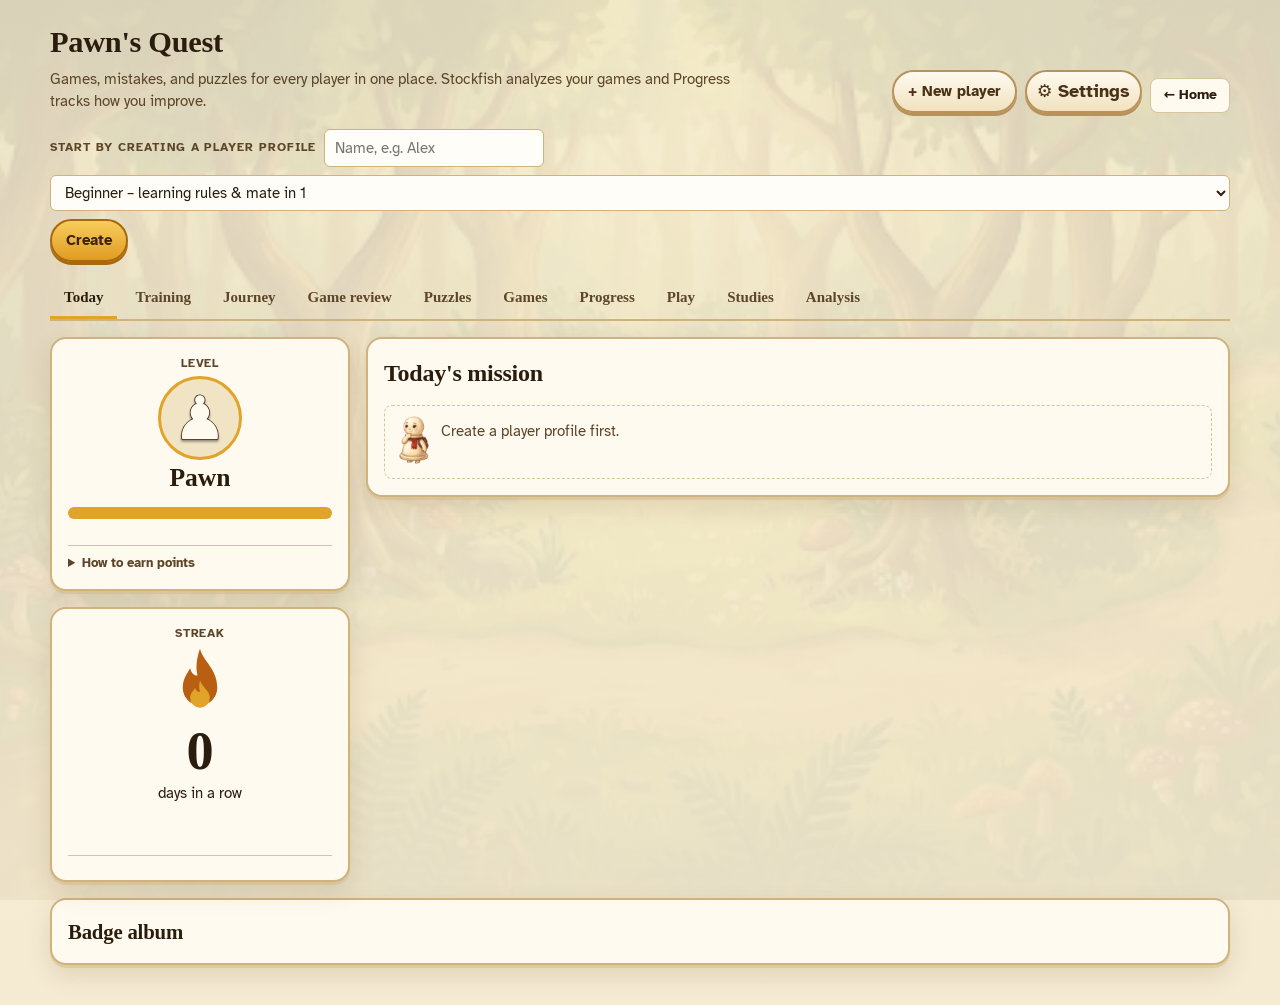
==== commit e6f3729c: "Publish Pawn's Quest web app in /play/ with PWA icon" ====
--- a/play/index.html
+++ b/play/index.html
@@ -93,6 +93,13 @@
 .main{display:grid;grid-template-columns:minmax(0,520px) minmax(0,1fr);gap:18px;align-items:start}
 .boardcol{display:flex;flex-direction:column;gap:10px;min-width:0}
 .boardrow{display:flex;gap:8px;position:relative}
+.capbar{display:flex;align-items:center;flex-wrap:wrap;gap:1px 3px;min-height:22px;padding:1px 4px 1px 22px;font-size:18px;line-height:1;user-select:none}
+.capbar[hidden]{display:none}
+.capbar .pc{font-size:19px;line-height:1;margin-right:-2px}
+.capbar .pc.w{-webkit-text-stroke:1px var(--pc-stroke)}
+.capbar .pc.b{-webkit-text-stroke:.4px var(--pc-stroke)}
+.capbar .cap-grp{display:inline-flex;align-items:center;margin-right:4px}
+.capbar .cap-adv{font-family:var(--f-mono);font-size:.78rem;font-weight:700;color:var(--muted);margin-left:4px}
 .promo{position:absolute;inset:0;z-index:20;display:flex;align-items:center;justify-content:center;background:rgba(17,22,28,.45);border-radius:6px}
 .promo-box{background:var(--panel);border:1px solid var(--line);border-radius:10px;padding:14px;display:flex;flex-direction:column;gap:10px;align-items:center;box-shadow:0 8px 30px rgba(0,0,0,.3)}
 .promo-row{display:flex;gap:8px;flex-wrap:wrap;justify-content:center}
@@ -704,10 +711,12 @@
   <!-- šachovnica + bočný panel -->
   <section class="main" id="v-board">
     <div class="boardcol">
+      <div class="capbar" id="cap-top" hidden></div>
       <div class="boardrow">
         <div class="evalbar" id="evalbar" title="Hodnotenie pozície"><i style="height:50%"></i></div>
         <div class="board" id="board"></div>
       </div>
+      <div class="capbar" id="cap-bot" hidden></div>
       <div class="boardhud" id="board-hud" hidden></div>
       <div class="nav" id="nav">
         <button data-nav="start" aria-label="Začiatok">|◀</button>
@@ -1160,6 +1169,7 @@
 <script src="sezona2.js"></script>
 <script src="putovanie.js"></script>
 <script src="i18n-story.js"></script>
+<script src="i18n-content.js"></script>
 <script src="i18n.js"></script>
 <script>
 "use strict";
@@ -1327,9 +1337,17 @@
 }
 
 /* ================= rozbor ================= */
-const CLS_LABEL = {blunder:"hrubá chyba", mistake:"chyba", inacc:"nepresnosť"};
+const _isEn = () => !!(window.I18N && window.I18N.isEn());
+const CLS_LABEL = _isEn() ? {blunder:"blunder", mistake:"mistake", inacc:"inaccuracy"} : {blunder:"hrubá chyba", mistake:"chyba", inacc:"nepresnosť"};
 const CLS_GLYPH = {blunder:"??", mistake:"?", inacc:"?!"};
-const MOTIF = {
+const MOTIF = _isEn() ? {
+  allowmate:{t:"Allowed mate", tip:"Before every move, check your king: can your opponent give check or checkmate?"},
+  missmate:{t:"Missed mate", tip:"In every position, check all checks first. Checkmate often hides behind a check."},
+  hanging:{t:"Hanging piece", tip:"When moving a piece, ask: will it be defended on the new square? Who can capture it?"},
+  threat:{t:"Missed threat", tip:"After every opponent move, ask: What is the threat? What did they attack?"},
+  misstactic:{t:"Missed tactic", tip:"Before moving, scan checks – captures – threats. Your opponent often leaves something for free."},
+  positional:{t:"Inaccurate move", tip:"Stick to the basics: develop pieces, castle, control the center, and coordinate your pieces."}
+} : {
   allowmate:{t:"Dovolil mat", tip:"Pred každým ťahom pozri na svojho kráľa: môže mi súper dať šach alebo mat?"},
   missmate:{t:"Prehliadnutý mat", tip:"V každej pozícii najprv skontroluj všetky šachy. Mat sa často skrýva za šachom."},
   hanging:{t:"Nekrytá figúrka", tip:"Keď ťaháš figúrkou, spýtaj sa: bude na novom poli krytá? Kto ju môže zobrať?"},
@@ -1337,7 +1355,7 @@
   misstactic:{t:"Nevyužitá taktika", tip:"Pred ťahom prejdi šachy – brania – hrozby. Súper ti často nechá niečo zadarmo."},
   positional:{t:"Slabší ťah", tip:"Drž sa princípov: vývin figúrok, rošáda, stred a spolupráca figúrok."}
 };
-const PHASE = {open:"Otvorenie (do 10. ťahu)", mid:"Stredná hra", end:"Koncovka"};
+const PHASE = _isEn() ? {open:"Opening (up to move 10)", mid:"Middlegame", end:"Endgame"} : {open:"Otvorenie (do 10. ťahu)", mid:"Stredná hra", end:"Koncovka"};
 
 function classify(G, A){
   const out = [];
@@ -1358,40 +1376,51 @@
 }
 /* rozbor jedného chybného ťahu: text + motív */
 function inspect(G, A, C, i){
+  const en = _isEn();
   const m = G.moves[i], a = A[i], b = A[i+1], c = C[i];
   const me = sk(m.san), parts = [];
   let motif = "positional", lost = null;
   if (c.missedMate && a.best){
     motif = "missmate";
-    parts.push(`Bol tu mat v ${a.score.mate}! Správne bolo ${sanLine(G.fens[i], a.pv, a.score.mate*2-1)}.`);
+    parts.push(en ? `There was mate in ${a.score.mate}! Best was ${sanLine(G.fens[i], a.pv, a.score.mate*2-1)}.`
+      : `Bol tu mat v ${a.score.mate}! Správne bolo ${sanLine(G.fens[i], a.pv, a.score.mate*2-1)}.`);
   }
   if (b.score.mate != null && b.score.mate > 0){
     motif = "allowmate";
-    parts.push(`Po ${me} má súper mat v ${b.score.mate}: ${sanLine(G.fens[i+1], b.pv, b.score.mate*2-1)}.`);
+    parts.push(en ? `After ${me}, opponent has mate in ${b.score.mate}: ${sanLine(G.fens[i+1], b.pv, b.score.mate*2-1)}.`
+      : `Po ${me} má súper mat v ${b.score.mate}: ${sanLine(G.fens[i+1], b.pv, b.score.mate*2-1)}.`);
   } else if (b.best){
     const reply = new Chess(G.fens[i+1]).move(uciObj(b.best));
     const loss = -matGain(G.fens[i+1], b.pv, m.color, 4);
     if (reply && loss >= 1){
-      const what = loss >= 9 ? "dámu" : loss >= 5 ? "vežu" : loss >= 3 ? "figúrku" : loss >= 2 ? "materiál" : "pešiaka";
+      const what = en ? (loss >= 9 ? "the queen" : loss >= 5 ? "a rook" : loss >= 3 ? "a piece" : loss >= 2 ? "material" : "a pawn")
+        : (loss >= 9 ? "dámu" : loss >= 5 ? "vežu" : loss >= 3 ? "figúrku" : loss >= 2 ? "materiál" : "pešiaka");
       const hanging = reply.captured && reply.to === m.to;
       const fem = m.piece === "q" || m.piece === "r";
       if (motif === "positional") motif = hanging ? "hanging" : "threat";
       lost = hanging ? m.piece : (reply.captured || null);
-      parts.push(hanging
-        ? `${NAME[m.piece][0].toUpperCase() + NAME[m.piece].slice(1)} na ${m.to} zostal${fem ? "a nekrytá" : " nekrytý"}. Súper zahrá ${sk(reply.san)} a získa ${what}.`
-        : `Súper odpovie ${sk(reply.san)} a získa ${what}.`);
+      if (en) {
+        const pn = EN_PC[m.piece];
+        parts.push(hanging
+          ? `The ${pn} on ${m.to} was left undefended. Opponent plays ${sk(reply.san)} and wins ${what}.`
+          : `Opponent replies ${sk(reply.san)} and wins ${what}.`);
+      } else {
+        parts.push(hanging
+          ? `${NAME[m.piece][0].toUpperCase() + NAME[m.piece].slice(1)} na ${m.to} zostal${fem ? "a nekrytá" : " nekrytý"}. Súper zahrá ${sk(reply.san)} a získa ${what}.`
+          : `Súper odpovie ${sk(reply.san)} a získa ${what}.`);
+      }
     }
   }
   if (a.best && !c.missedMate){
     const bm = new Chess(G.fens[i]).move(uciObj(a.best));
     if (motif === "positional" && matGain(G.fens[i], a.pv, m.color, 4) >= 2) motif = "misstactic";
-    let t = `Lepšie bolo ${sk(bm.san)}`;
-    if (bm.captured) t += ` – berie ${ACC[bm.captured]}`;
-    else if (bm.san.includes("+")) t += " so šachom";
-    t += `. Pokračovanie: ${sanLine(G.fens[i], a.pv, 4)}.`;
+    let t = (en ? "Better was " : "Lepšie bolo ") + sk(bm.san);
+    if (bm.captured) t += en ? ` – captures the ${EN_PC[bm.captured]}` : ` – berie ${ACC[bm.captured]}`;
+    else if (bm.san.includes("+")) t += en ? " with check" : " so šachom";
+    t += (en ? `. Continuation: ` : `. Pokračovanie: `) + `${sanLine(G.fens[i], a.pv, 4)}.`;
     parts.push(t);
   }
-  parts.push(`Hodnotenie: ${fmtEval(a.score, G.fens[i].split(" ")[1])} → ${fmtEval(b.score, G.fens[i+1].split(" ")[1])}.`);
+  parts.push(`${en ? "Eval" : "Hodnotenie"}: ${fmtEval(a.score, G.fens[i].split(" ")[1])} → ${fmtEval(b.score, G.fens[i+1].split(" ")[1])}.`);
   return {text: parts.join(" "), motif, lost, phase: phaseOf(G.fens[i], m.no)};
 }
 /* presnosť ako na Lichess: priemer váženého priemeru (váha = rozkolísanosť pozície)
@@ -1472,6 +1501,39 @@
     html += `<polygon points="${x2},${y2} ${ex+px},${ey+py} ${ex-px},${ey-py}" style="fill:var(--${a.color})" opacity=".85"/>`;
   }
   el.innerHTML = html + "</svg>";
+  if (el.id === "board") renderCaptured(fen, orient, !!o.captured);
+}
+function renderCaptured(fen, orient, show){
+  const topEl = $("#cap-top"), botEl = $("#cap-bot");
+  if (!topEl || !botEl) return;
+  if (!show){ topEl.hidden = botEl.hidden = true; topEl.innerHTML = botEl.innerHTML = ""; return; }
+  const BASE = {q:1, r:2, b:2, n:2, p:8}, MVAL = {q:9, r:5, b:3, n:3, p:1}, ORD = ["q","r","b","n","p"];
+  const on = {w:{q:0,r:0,b:0,n:0,p:0}, b:{q:0,r:0,b:0,n:0,p:0}};
+  let matW = 0, matB = 0;
+  for (const ch of (fen || "").split(" ")[0]){
+    const lo = ch.toLowerCase();
+    if (!(lo in BASE)) continue;
+    const col = ch === lo ? "b" : "w";
+    on[col][lo]++;
+    if (col === "w") matW += MVAL[lo]; else matB += MVAL[lo];
+  }
+  const makeBar = (captor) => {
+    const victim = captor === "w" ? "b" : "w";
+    let h = "";
+    for (const t of ORD){
+      const n = Math.max(0, BASE[t] - on[victim][t]);
+      if (!n) continue;
+      h += `<span class="cap-grp">${`<span class="pc ${victim}">${GLYPH[t]}</span>`.repeat(n)}</span>`;
+    }
+    const adv = captor === "w" ? matW - matB : matB - matW;
+    if (adv > 0) h += `<span class="cap-adv">+${adv}</span>`;
+    return h;
+  };
+  const topColor = orient === "w" ? "b" : "w", botColor = orient === "w" ? "w" : "b";
+  const topH = makeBar(topColor), botH = makeBar(botColor);
+  if (!topH && !botH){ topEl.hidden = botEl.hidden = true; topEl.innerHTML = botEl.innerHTML = ""; return; }
+  topEl.innerHTML = topH; botEl.innerHTML = botH;
+  topEl.hidden = false; botEl.hidden = false;
 }
 const setEvalBar = pct => {
   const i = $("#evalbar>i"), flip = (S.tab === "an" && S.orient === "b") || (S.tab === "play" && PL && PL.color === "b") || (S.tab === "ana" && AN && AN.orient === "b") || (S.tab === "study" && ST && ST.orient === "b");
@@ -1669,7 +1731,9 @@
   if (!S.gid) fillFromHeaders(G);
   S.orient = F("color").value;
   renderAnalysis(); go(S.ply);
-  msg(S.gid ? "Ťahy sa zmenili. Stlač Analyzovať a uložiť, aby sa rozbor aktualizoval." : `Načítané: ${G.moves.length} polťahov. Stlač Analyzovať a uložiť.`);
+  const en = _isEn();
+  msg(S.gid ? (en ? "Moves changed. Click Analyze & save to update the review." : "Ťahy sa zmenili. Stlač Analyzovať a uložiť, aby sa rozbor aktualizoval.")
+    : (en ? `Loaded: ${G.moves.length} half-moves. Click Analyze & save.` : `Načítané: ${G.moves.length} polťahov. Stlač Analyzovať a uložiť.`));
 }
 
 async function analyse(){
@@ -1756,11 +1820,11 @@
   el.hidden = false;
   if (el.dataset.op === key) return;
   el.dataset.op = key;
-  const p = op.plan;
+  const p = op.plan, en = _isEn();
   el.innerHTML = `<summary>📖 ${esc(op.eco)} · ${esc(op.name)}</summary>`
     + (p ? `<p class="op-idea">${esc(p.idea)}</p><div class="op-plans">
-      <div class="op-side"><b>Plán pre bieleho</b><ul>${p.w.map(x => `<li>${esc(x)}</li>`).join("")}</ul></div>
-      <div class="op-side"><b>Plán pre čierneho</b><ul>${p.b.map(x => `<li>${esc(x)}</li>`).join("")}</ul></div>
+      <div class="op-side"><b>${en ? "Plan for White" : "Plán pre bieleho"}</b><ul>${p.w.map(x => `<li>${esc(x)}</li>`).join("")}</ul></div>
+      <div class="op-side"><b>${en ? "Plan for Black" : "Plán pre čierneho"}</b><ul>${p.b.map(x => `<li>${esc(x)}</li>`).join("")}</ul></div>
     </div>` : "");
 }
 function renderPosition(){
@@ -1779,12 +1843,13 @@
       try { const w = explainMove(p-1); if (w) w.arrows.forEach(a => arrows.push({...a, color:"chart"})); } catch(e){}
     }
   }
-  drawBoard($("#board"), G.fens[p], {orient:S.orient, hl, arrows});
+  drawBoard($("#board"), G.fens[p], {orient:S.orient, hl, arrows, captured:true});
   const turn = G.fens[p].split(" ")[1];
   setEvalBar(S.A && S.A[p] ? winp(whiteCp(S.A[p].score, turn)) : 50);
-  let cap = p === 0 ? "Východisková pozícia" : `Po ťahu ${G.moves[p-1].no}${G.moves[p-1].color === "w" ? "." : "…"} ${sk(G.moves[p-1].san)}`;
-  if (S.A && S.A[p]) cap += ` · hodnotenie ${fmtEval(S.A[p].score, turn)}`;
-  if (p > 0 && S.C && CLS_LABEL[S.C[p-1].cls]) cap += " · zelená šípka = lepší ťah";
+  const en = _isEn();
+  let cap = p === 0 ? (en ? "Starting position" : "Východisková pozícia") : `${en ? "After move" : "Po ťahu"} ${G.moves[p-1].no}${G.moves[p-1].color === "w" ? "." : "…"} ${sk(G.moves[p-1].san)}`;
+  if (S.A && S.A[p]) cap += ` · ${en ? "eval" : "hodnotenie"} ${fmtEval(S.A[p].score, turn)}`;
+  if (p > 0 && S.C && CLS_LABEL[S.C[p-1].cls]) cap += en ? " · green arrow = better move" : " · zelená šípka = lepší ťah";
   $("#poscap").textContent = cap;
   renderOpeningBox($("#an-opbox"), G.fens.slice(0, p + 1));
   renderMoveWhy();
@@ -1808,18 +1873,18 @@
   if (G && G.moves.length && G.moves[G.moves.length-1].color === "w") h += "<span></span>";
   $("#moves").innerHTML = h || '<span style="grid-column:1/-1;color:var(--muted)">Zatiaľ žiadne ťahy.</span>';
   // súhrn
-  const meta = readMeta();
+  const meta = readMeta(), en = _isEn();
   if (S.C){
     const sum = summarize(G, S.C, S.A);
     const side = col => `<div class="who ${col === meta.color && profile() ? "me" : ""}">
-      <span class="label">${col === "w" ? "Biely" : "Čierny"} · ${esc((col === "w" ? meta.white : meta.black) || (col === "w" ? "Biely" : "Čierny"))}</span>
-      <span class="acc">${sum[col].acc} %<span class="label" style="margin-left:6px">presnosť</span></span>
-      <span class="counts"><span class="tag"><i class="b-inacc"></i>${sum[col].inacc} nepresn.</span><span class="tag"><i class="b-mistake"></i>${sum[col].mistake} chyby</span><span class="tag"><i class="b-blunder"></i>${sum[col].blunder} hrubé</span></span></div>`;
+      <span class="label">${col === "w" ? (en ? "White" : "Biely") : (en ? "Black" : "Čierny")} · ${esc((col === "w" ? meta.white : meta.black) || (col === "w" ? (en ? "White" : "Biely") : (en ? "Black" : "Čierny")))}</span>
+      <span class="acc">${sum[col].acc} %<span class="label" style="margin-left:6px">${en ? "accuracy" : "presnosť"}</span></span>
+      <span class="counts"><span class="tag"><i class="b-inacc"></i>${sum[col].inacc} ${en ? "inacc." : "nepresn."}</span><span class="tag"><i class="b-mistake"></i>${sum[col].mistake} ${en ? "mistakes" : "chyby"}</span><span class="tag"><i class="b-blunder"></i>${sum[col].blunder} ${en ? "blunders" : "hrubé"}</span></span></div>`;
     $("#summary").innerHTML = `<div class="summary">${side("w")}${side("b")}</div>`;
   } else $("#summary").innerHTML = "";
   // momenty
   if (!S.C){
-    $("#moments").innerHTML = `<div class="empty">${G ? "Stlač Analyzovať a uložiť. Chyby sa tu zobrazia s vysvetlením a lepším ťahom." : "Vlož ťahy partie hore. Pre vyskúšanie môžeš <button id=\"loadsample\">načítať ukážkovú partiu</button>."}</div>`;
+    $("#moments").innerHTML = `<div class="empty">${G ? (en ? "Click Analyze & save. Mistakes will appear here with explanations and better moves." : "Stlač Analyzovať a uložiť. Chyby sa tu zobrazia s vysvetlením a lepším ťahom.") : (en ? "Paste game moves above. To try it out, you can <button id=\"loadsample\">load a sample game</button>." : "Vlož ťahy partie hore. Pre vyskúšanie môžeš <button id=\"loadsample\">načítať ukážkovú partiu</button>.")}</div>`;
   } else {
     let mh = "";
     S.C.forEach((c,i) => {
@@ -1827,11 +1892,11 @@
       const m = G.moves[i], mine = profile() && m.color === meta.color;
       mh += `<div class="moment ${c.cls}" data-ply="${i+1}" tabindex="0">
         <h3><span class="mono">${m.no}${m.color === "w" ? "." : "…"} ${sk(m.san)}${CLS_GLYPH[c.cls]}</span>
-        <span class="label c-${c.cls}">${CLS_LABEL[c.cls]} · ${m.color === "w" ? "biely" : "čierny"}${mine ? " (náš hráč)" : ""}</span>
+        <span class="label c-${c.cls}">${CLS_LABEL[c.cls]} · ${m.color === "w" ? (en ? "White" : "biely") : (en ? "Black" : "čierny")}${mine ? (en ? " (our player)" : " (náš hráč)") : ""}</span>
         <span class="label">${MOTIF[S.I[i].motif].t}</span></h3>
         <p>${esc(S.I[i].text)}</p></div>`;
     });
-    $("#moments").innerHTML = mh || '<div class="empty">Žiadne výrazné chyby. Výborne zahraná partia!</div>';
+    $("#moments").innerHTML = mh || `<div class="empty">${en ? "No major mistakes. Well played!" : "Žiadne výrazné chyby. Výborne zahraná partia!"}</div>`;
   }
   renderGraph(); renderPosition();
 }
@@ -1854,10 +1919,12 @@
 /* ================= puzzle ================= */
 let PZ = null;
 function puzzleTask(fen, a){
-  const who = fen.split(" ")[1] === "w" ? "Biely" : "Čierny";
-  if (a.score.mate != null && a.score.mate > 0) return `${who} na ťahu: nájdi mat v ${a.score.mate}.`;
+  const en = _isEn(), who = fen.split(" ")[1] === "w" ? (en ? "White" : "Biely") : (en ? "Black" : "Čierny");
+  if (a.score.mate != null && a.score.mate > 0) return en ? `${who} to move: find mate in ${a.score.mate}.` : `${who} na ťahu: nájdi mat v ${a.score.mate}.`;
   const m = new Chess(fen).move(uciObj(a.best));
-  return m && m.captured ? `${who} na ťahu: získaj materiál.` : `${who} na ťahu: nájdi ťah, ktorý získa materiál.`;
+  return en
+    ? (m && m.captured ? `${who} to move: win material.` : `${who} to move: find the move that wins material.`)
+    : (m && m.captured ? `${who} na ťahu: získaj materiál.` : `${who} na ťahu: nájdi ťah, ktorý získa materiál.`);
 }
 function lineFor(a){
   if (a.score.mate != null && a.score.mate > 0 && a.score.mate <= 4 && a.pv.length >= a.score.mate*2-1) return a.pv.slice(0, a.score.mate*2-1);
@@ -2704,7 +2771,7 @@
     h.lines.slice().reverse().forEach((l, ri) => { const i = h.lines.length - 1 - ri; const u = l.pv[0]; if (u) arrows.push({from:u.slice(0,2), to:u.slice(2,4), color: i === 0 ? "best" : "chart"}); });
     setEvalBar(winp(whiteCp(h.lines[0].score, c.turn())));
   } else setEvalBar(50);
-  drawBoard($("#board"), c.fen(), {orient:PL.color, hl, arrows});
+  drawBoard($("#board"), c.fen(), {orient:PL.color, hl, arrows, captured:true});
   const over = playOver();
   const st = $("#pl-status");
   const oppN = PL.opp ? oppById(PL.opp).name : "Stockfish";
@@ -2827,18 +2894,18 @@
   }, 150);
 }
 function renderAnaLines(){
-  const box = $("#an-lines"), c = new Chess(AN.cur.fen), turn = c.turn();
-  $("#an-depth").textContent = AN.lines && AN.depth ? `hĺbka ${AN.depth}` : "";
-  if (!$("#an-eng").checked){ box.innerHTML = '<li style="list-style:none;color:var(--muted)">Stockfish je vypnutý.</li>'; return; }
-  if (c.in_checkmate()){ box.innerHTML = `<li style="list-style:none">Mat – vyhral ${c.turn() === "w" ? "čierny" : "biely"}.</li>`; return; }
-  if (c.game_over()){ box.innerHTML = '<li style="list-style:none">Remíza.</li>'; return; }
-  if (!AN.lines){ box.innerHTML = '<li style="list-style:none;color:var(--muted)">Stockfish počíta…</li>'; return; }
+  const box = $("#an-lines"), c = new Chess(AN.cur.fen), turn = c.turn(), en = _isEn();
+  $("#an-depth").textContent = AN.lines && AN.depth ? `${en ? "depth" : "hĺbka"} ${AN.depth}` : "";
+  if (!$("#an-eng").checked){ box.innerHTML = `<li style="list-style:none;color:var(--muted)">${en ? "Stockfish is off." : "Stockfish je vypnutý."}</li>`; return; }
+  if (c.in_checkmate()){ box.innerHTML = `<li style="list-style:none">${en ? `Checkmate – ${c.turn() === "w" ? "Black" : "White"} won.` : `Mat – vyhral ${c.turn() === "w" ? "čierny" : "biely"}.`}</li>`; return; }
+  if (c.game_over()){ box.innerHTML = `<li style="list-style:none">${en ? "Draw." : "Remíza."}</li>`; return; }
+  if (!AN.lines){ box.innerHTML = `<li style="list-style:none;color:var(--muted)">${en ? "Stockfish is calculating…" : "Stockfish počíta…"}</li>`; return; }
   if (AN.lines.error){ box.innerHTML = `<li style="list-style:none">${esc(AN.lines.error)}</li>`; return; }
   box.innerHTML = AN.lines.map((l, i) => `<li data-li="${i}"><b>${fmtEval(l.score, turn)}</b><span class="ev">${esc(sanLine(AN.cur.fen, l.pv, 8))}</span></li>`).join("");
 }
 function renderAnaBoard(){
   if (S.tab !== "ana" || !AN) return;
-  const c = new Chess(AN.cur.fen), hl = {}, arrows = [];
+  const c = new Chess(AN.cur.fen), hl = {}, arrows = [], en = _isEn();
   const m = AN.cur.mv; if (m){ hl[m.from] = "last"; hl[m.to] = "last"; }
   if (c.in_check()){ const bd = c.board(); for (let r = 0; r < 8; r++) for (let f = 0; f < 8; f++){ const p = bd[r][f]; if (p && p.type === "k" && p.color === c.turn()) hl["abcdefgh"[f] + (8 - r)] = "wrong"; } }
   if (AN.sel){ hl[AN.sel] = "sel"; for (const x of c.moves({square:AN.sel, verbose:true})) hl[x.to] = "tgt"; }
@@ -2846,9 +2913,11 @@
   if (L){ L.slice().reverse().forEach((l, ri) => { const i = L.length - 1 - ri, u = l.pv[0]; if (u) arrows.push({from:u.slice(0,2), to:u.slice(2,4), color: i === 0 ? "best" : "chart"}); });
     setEvalBar(winp(whiteCp(L[0].score, c.turn()))); }
   else setEvalBar(50);
-  drawBoard($("#board"), AN.cur.fen, {orient: AN.orient, hl, arrows});
+  drawBoard($("#board"), AN.cur.fen, {orient: AN.orient, hl, arrows, captured: AN.root && AN.root.fen.split(" ")[0] === START_FEN.split(" ")[0]});
   const no = AN.cur.fen.split(" ")[5];
-  $("#poscap").textContent = m ? `Po ťahu ${m.no}${m.color === "w" ? "." : "…"} ${sk(m.san)} · na ťahu ${c.turn() === "w" ? "biely" : "čierny"}` : `Východisková pozícia · na ťahu ${c.turn() === "w" ? "biely" : "čierny"}`;
+  $("#poscap").textContent = en
+    ? (m ? `After move ${m.no}${m.color === "w" ? "." : "…"} ${sk(m.san)} · ${c.turn() === "w" ? "White" : "Black"} to move` : `Starting position · ${c.turn() === "w" ? "White" : "Black"} to move`)
+    : (m ? `Po ťahu ${m.no}${m.color === "w" ? "." : "…"} ${sk(m.san)} · na ťahu ${c.turn() === "w" ? "biely" : "čierny"}` : `Východisková pozícia · na ťahu ${c.turn() === "w" ? "biely" : "čierny"}`);
 }
 function moveLabel(n, force){
   const m = n.mv;
@@ -2898,18 +2967,19 @@
     (S.anaBack.tab === "tr" && DET) ||
     (S.anaBack.tab === "jy" && JT)
   ) ? S.anaBack : null;
+  const en = _isEn();
   $("#an-backbox").hidden = !bk;
-  if (bk && bk.tab === "study"){ $("#an-back").textContent = "← Späť do štúdie"; $("#an-backtxt").textContent = `${STUDIES[ST.sid].name} · ${ST.chi + 1}. ${STUDIES[ST.sid].chapters[ST.chi].title}`; }
+  if (bk && bk.tab === "study"){ $("#an-back").textContent = en ? "← Back to study" : "← Späť do štúdie"; $("#an-backtxt").textContent = `${STUDIES[ST.sid].name} · ${ST.chi + 1}. ${STUDIES[ST.sid].chapters[ST.chi].title}`; }
   if (bk && bk.tab === "pz"){
-    if (bk.mode === "datel"){ $("#an-back").textContent = "← Späť k Ďatľovi"; $("#an-backtxt").textContent = DT.set ? DT.set.t + (DT.it && DT.it.s ? " · " + DT.it.s : "") : ""; }
-    else if (bk.mode === "thr"){ $("#an-back").textContent = "← Späť k Hrozbám"; $("#an-backtxt").textContent = (HZ.cur && HZ.cur.it && HZ.cur.it.src) || "Hrozby"; }
-    else if (bk.mode === "rush"){ $("#an-back").textContent = "← Späť k rýchlovkám"; $("#an-backtxt").textContent = "Úlohy, ktoré nevyšli"; }
-    else if (bk.mode === "gm"){ $("#an-back").textContent = "← Späť k majstrom"; $("#an-backtxt").textContent = GM.g ? GM.g.title : "Hádaj ťah majstra"; }
-    else if (bk.mode === "ad"){ $("#an-back").textContent = "← Späť k adaptívnym puzzle"; $("#an-backtxt").textContent = AD && AD.x ? `Úloha ≈ ${AD.x.r} Elo` : "Podľa mojej sily"; }
-    else { $("#an-back").textContent = "← Späť k puzzle"; $("#an-backtxt").textContent = PZ.p.src || ""; }
-  }
-  if (bk && bk.tab === "tr"){ $("#an-back").textContent = "← Späť k Detektívovi"; $("#an-backtxt").textContent = (DET.g && DET.g.event) || "Detektív"; }
-  if (bk && bk.tab === "jy"){ $("#an-back").textContent = "← Späť do Putovania"; $("#an-backtxt").textContent = JT.title || "Putovanie"; }
+    if (bk.mode === "datel"){ $("#an-back").textContent = en ? "← Back to Pattern Drill" : "← Späť k Ďatľovi"; $("#an-backtxt").textContent = DT.set ? DT.set.t + (DT.it && DT.it.s ? " · " + DT.it.s : "") : ""; }
+    else if (bk.mode === "thr"){ $("#an-back").textContent = en ? "← Back to Threats" : "← Späť k Hrozbám"; $("#an-backtxt").textContent = (HZ.cur && HZ.cur.it && HZ.cur.it.src) || (en ? "Threats" : "Hrozby"); }
+    else if (bk.mode === "rush"){ $("#an-back").textContent = en ? "← Back to 1-Move Rush" : "← Späť k rýchlovkám"; $("#an-backtxt").textContent = en ? "Missed puzzles" : "Úlohy, ktoré nevyšli"; }
+    else if (bk.mode === "gm"){ $("#an-back").textContent = en ? "← Back to Master Games" : "← Späť k majstrom"; $("#an-backtxt").textContent = GM.g ? GM.g.title : (en ? "Guess the Master Move" : "Hádaj ťah majstra"); }
+    else if (bk.mode === "ad"){ $("#an-back").textContent = en ? "← Back to Adaptive Puzzles" : "← Späť k adaptívnym puzzle"; $("#an-backtxt").textContent = AD && AD.x ? `${en ? "Puzzle" : "Úloha"} ≈ ${AD.x.r} Elo` : (en ? "Adaptive puzzles" : "Podľa mojej sily"); }
+    else { $("#an-back").textContent = en ? "← Back to puzzles" : "← Späť k puzzle"; $("#an-backtxt").textContent = PZ.p.src || ""; }
+  }
+  if (bk && bk.tab === "tr"){ $("#an-back").textContent = en ? "← Back to Detective" : "← Späť k Detektívovi"; $("#an-backtxt").textContent = (DET.g && DET.g.event) || (en ? "Detective" : "Detektív"); }
+  if (bk && bk.tab === "jy"){ $("#an-back").textContent = en ? "← Back to Journey" : "← Späť do Putovania"; $("#an-backtxt").textContent = JT.title || (en ? "Journey" : "Putovanie"); }
   const t = $("#an-tree");
   t.innerHTML = AN.root.children.length ? treeHtml(AN.root, true) : '<span style="color:var(--muted);font-family:var(--f-body)">Ťahaj figúrkami za oboch hráčov. Nový ťah z inej pozície vytvorí variant.</span>';
   const on = t.querySelector(".am.on"); if (on){ const top = on.offsetTop - t.offsetTop; if (top < t.scrollTop || top > t.scrollTop + t.clientHeight - 24) t.scrollTop = top - 60; }
@@ -2954,7 +3024,7 @@
 const dowOf = ds => { const [y,m,d] = ds.split("-").map(Number); return (new Date(y, m-1, d).getDay() + 6) % 7; };
 const weekKey = ds => addDays(ds, -dowOf(ds));
 const DOW = ["Po","Ut","St","Št","Pi","So","Ne"];
-const DOW_LONG = ["pondelok","utorok","streda","štvrtok","piatok","sobota","nedeľa"];
+const DOW_LONG = _isEn() ? ["Monday","Tuesday","Wednesday","Thursday","Friday","Saturday","Sunday"] : ["pondelok","utorok","streda","štvrtok","piatok","sobota","nedeľa"];
 const PZ_TARGET = 2, FIRST_TARGET = 2;
 const dayId = (date = todayStr()) => S.pid + "_" + date;
 const dayDoc = () => S.pid ? S.days.find(d => d.id === dayId()) || null : null;
@@ -4018,6 +4088,7 @@
 
 
 
+if (_isEn() && typeof window.I18N_APPLY_CONTENT === "function") try { window.I18N_APPLY_CONTENT(STUDIES); } catch(e){}
 const STUDY_GLYPH = {friedliver:"♞", scandinavian:"♛", italian:"♝", tactics:"♟", endgame:"♚"};
 for (const [k, st] of Object.entries(STUDIES)) if (k !== "evans" && k !== "tactics" && k !== "endgame")
   BADGES.push({g:"Otvorenia a Stockfish", id:"st_" + k, glyph:STUDY_GLYPH[k] || "♝", t:`Znalec: ${st.name}`, d:`Prejdi všetky kapitoly štúdie ${st.name}.`, v:s => (s.study || {})[k] || 0, of:st.chapters.length});
@@ -4026,11 +4097,11 @@
 function studyChapters(sid){ const d = studyDoc(sid), ch = (d && d.ch) || {}; return STUDIES[sid].chapters.map(c => ({id:c.id, stars:(ch[c.id] || {}).stars || 0})); }
 const starStr = n => [1,2,3].map(i => `<span class="${i <= n ? "" : "off"}">★</span>`).join("");
 function renderStudyList(){
-  const sid = ST ? ST.sid : "evans", S0 = STUDIES[sid], prog = studyChapters(sid);
+  const sid = ST ? ST.sid : "evans", S0 = STUDIES[sid], prog = studyChapters(sid), en = _isEn();
   $("#st-pick").innerHTML = Object.entries(STUDIES).map(([k, st]) => { const pr = studyChapters(k);
     return `<button class="${k === sid ? "on" : ""}" data-study="${k}"><span class="pc ${st.side}">${STUDY_GLYPH[k] || "♝"}</span>${esc(st.name)} <small>${pr.filter(c => c.stars).length}/${pr.length}</small></button>`; }).join("");
   $("#st-name").textContent = S0.name;
-  $("#st-count").textContent = `${prog.filter(c => c.stars).length} z ${prog.length} kapitol`;
+  $("#st-count").textContent = en ? `${prog.filter(c => c.stars).length} of ${prog.length} chapters` : `${prog.filter(c => c.stars).length} z ${prog.length} kapitol`;
   $("#st-intro").textContent = S0.intro;
   $("#st-intro").hidden = !!ST && ST.chi != null;
   $("#side-study").classList.toggle("inch", !!ST && ST.chi != null);
@@ -4041,13 +4112,13 @@
   ST = ST && ST.sid === sid ? ST : {sid, chi:null, orient: STUDIES[sid].side};
   renderStudyList();
   if (ST.chi == null){ $("#st-chapter").hidden = true; $("#st-listbox").open = true; drawBoard($("#board"), START_FEN, {orient:ST.orient}); setEvalBar(50);
-    $("#poscap").textContent = "Vyber si kapitolu. Odporúčame ísť po poradí."; }
+    $("#poscap").textContent = _isEn() ? "Choose a chapter. We recommend going in order." : "Vyber si kapitolu. Odporúčame ísť po poradí."; }
   else renderStudy();
 }
 function startChapter(i, mode){
-  const ch = STUDIES[ST.sid].chapters[i], c = chStart(ch);
+  const ch = STUDIES[ST.sid].chapters[i], c = chStart(ch), en = _isEn();
   ST = {...ST, chi:i, mode, orient: ch.side || STUDIES[ST.sid].side, c, step:0, mistakes:0, wrongHere:0, hintUsed:false, sel:null, lastMv:null, done:false, hint:null, wrong:null, prompt:null, tok:(ST.tok || 0) + 1};
-  ST.log = [{cls:"sn", t:"Začiatok: " + chStartText(ch)}, {cls:"sn", t:ch.intro}];
+  ST.log = [{cls:"sn", t:(en ? "Start: " : "Začiatok: ") + chStartText(ch)}, {cls:"sn", t:ch.intro}];
   const h = c.history({verbose:true}); ST.lastMv = h[h.length - 1] || null;
   $("#st-chapter").hidden = false; $("#st-listbox").open = false;
   if (mode === "view"){ ST.vi = 0; }
@@ -4056,9 +4127,9 @@
 }
 const preMoves = ch => ch.pre ? ch.pre.split(" ") : [];
 const chStart = ch => { const c = ch.fen ? new Chess(ch.fen) : new Chess(); preMoves(ch).forEach(m => c.move(m)); return c; };
-const chStartText = ch => ch.fen ? "pozícia z knihy" : preText(ch.pre);
+const chStartText = ch => ch.fen ? (_isEn() ? "book position" : "pozícia z knihy") : preText(ch.pre);
 function preText(pre){
-  if (!pre) return "základné postavenie";
+  if (!pre) return _isEn() ? "starting position" : "základné postavenie";
   const c = new Chess(); let out = [];
   pre.split(" ").forEach(san => { const no = c.fen().split(" ")[5], t = c.turn(), m = c.move(san); out.push((t === "w" ? no + ". " : "") + sk(m.san)); });
   return out.join(" ");
@@ -4079,7 +4150,7 @@
     }, 700);
     return;
   }
-  ST.wrongHere = 0; ST.hint = null; ST.prompt = {t: mv.q || "Tvoj ťah.", cls:""};
+  ST.wrongHere = 0; ST.hint = null; ST.prompt = {t: mv.q || (_isEn() ? "Your move." : "Tvoj ťah."), cls:""};
   renderStudy();
 }
 function studySquare(sq){
@@ -4091,37 +4162,41 @@
   renderStudyBoard();
 }
 function studyTry(from, to){
-  const ch = STUDIES[ST.sid].chapters[ST.chi], mv = ch.moves[ST.step], c = ST.c, fen = c.fen();
+  const ch = STUDIES[ST.sid].chapters[ST.chi], mv = ch.moves[ST.step], c = ST.c, fen = c.fen(), en = _isEn();
   const m = c.move({from, to, promotion:"q"}); ST.sel = null;
   if (!m) return;
   const want = new Chess(fen).move(mv.m);
   if (m.san === want.san){
     SFX.move(m); ST.lastMv = m; ST.hint = null; ST.log.push({cls:"w", m:moveText(fen, mv.m), t:mv.c, a:mv.a}); ST.step++;
-    ST.prompt = {t:"Správne!", cls:"ok"};
+    ST.prompt = {t: en ? "Correct!" : "Správne!", cls:"ok"};
     studyAdvance(); return;
   }
   c.undo();
   if ((mv.alt || []).some(a => new Chess(fen).move(a).san === m.san)){
-    ST.prompt = {t:`${sk(m.san)} je tiež dobrý ťah, ale v tejto kapitole sa učíme iný. Skús ho nájsť.`, cls:""}; renderStudy(); return;
+    ST.prompt = {t: en ? `${sk(m.san)} is also a good move, but in this chapter we're learning a different one. Try to find it.`
+      : `${sk(m.san)} je tiež dobrý ťah, ale v tejto kapitole sa učíme iný. Skús ho nájsť.`, cls:""}; renderStudy(); return;
   }
   SFX.play("bad"); ST.mistakes++; ST.wrongHere++; ST.wrong = to;
   if (ST.wrongHere >= 2) ST.hint = want.from;
-  ST.prompt = {t:`${sk(m.san)} nie je ťah z tejto kapitoly. ${ST.wrongHere >= 2 ? "Pohni figúrkou na označenom poli." : "Skús znova."}`, cls:"bad"};
+  ST.prompt = {t: en
+    ? `${sk(m.san)} is not the chapter move. ${ST.wrongHere >= 2 ? "Move the highlighted piece." : "Try again."}`
+    : `${sk(m.san)} nie je ťah z tejto kapitoly. ${ST.wrongHere >= 2 ? "Pohni figúrkou na označenom poli." : "Skús znova."}`, cls:"bad"};
   renderStudy();
 }
 function finishChapter(){
-  const ch = STUDIES[ST.sid].chapters[ST.chi];
+  const ch = STUDIES[ST.sid].chapters[ST.chi], en = _isEn();
   ST.done = true;
   const stars = ST.mode !== "practice" ? 0 : ST.mistakes === 0 && !ST.hintUsed ? 3 : ST.mistakes <= 2 ? 2 : 1;
   ST.log.push({cls:"sn", t:ch.end});
-  ST.prompt = stars ? {t:`Kapitola hotová! ${"★".repeat(stars)}${"☆".repeat(3 - stars)}`, cls:"ok"} : {t:"Koniec kapitoly.", cls:""};
+  ST.prompt = stars ? {t:`${en ? "Chapter complete!" : "Kapitola hotová!"} ${"★".repeat(stars)}${"☆".repeat(3 - stars)}`, cls:"ok"} : {t: en ? "End of chapter." : "Koniec kapitoly.", cls:""};
   renderStudy();
   if (stars) SFX.stars(stars);
   if (!stars || !S.pid) return;
   const d = studyDoc(ST.sid), chs = {...((d && d.ch) || {})}, old = (chs[ch.id] || {}).stars || 0;
   chs[ch.id] = {stars: Math.max(old, stars), n: ((chs[ch.id] || {}).n || 0) + 1, last: Date.now(), ls: stars};
   if (stars > old){
-    toast(`Kapitola „${ch.title}“: ${"★".repeat(stars)} · +${(stars - old) * 10} bodov`);
+    toast(en ? `Chapter "${ch.title}": ${"★".repeat(stars)} · +${(stars - old) * 10} pts`
+      : `Kapitola „${ch.title}“: ${"★".repeat(stars)} · +${(stars - old) * 10} bodov`);
     if (stars === 3) setTimeout(() => confetti(null), 1200);
   }
   const id = S.pid + "_" + ST.sid, body = {profileId:S.pid, study:ST.sid, ch:chs};
@@ -4147,12 +4222,12 @@
   if (ST.hint) hl[ST.hint] = "hint";
   if (ST.wrong) hl[ST.wrong] = "wrong";
   for (const a of arr || []) arrows.push({from:a[0], to:a[1], color:a[2] || "chart"});
-  drawBoard($("#board"), c.fen(), {orient:ST.orient, hl, arrows});
+  drawBoard($("#board"), c.fen(), {orient:ST.orient, hl, arrows, captured: !!(STUDIES[ST.sid] && STUDIES[ST.sid].open)});
   setEvalBar(50);
 }
 function renderStudy(){
   if (S.tab !== "study" || !ST || ST.chi == null) return;
-  const ch = STUDIES[ST.sid].chapters[ST.chi], prog = studyChapters(ST.sid)[ST.chi];
+  const ch = STUDIES[ST.sid].chapters[ST.chi], prog = studyChapters(ST.sid)[ST.chi], en = _isEn();
   $("#st-title").textContent = `${ST.chi + 1}. ${ch.title}`;
   $("#st-stars").innerHTML = starStr(prog.stars);
   const view = ST.mode === "view";
@@ -4160,21 +4235,27 @@
   $("#st-pbtns").hidden = view || ST.done; $("#st-vnav").hidden = !view; $("#st-play").hidden = !STUDIES[ST.sid].open;
   let entries;
   if (view){
-    entries = [{cls:"sn", t:"Začiatok: " + chStartText(ch)}, {cls:"sn", t:ch.intro}];
+    entries = [{cls:"sn", t:(en ? "Start: " : "Začiatok: ") + chStartText(ch)}, {cls:"sn", t:ch.intro}];
     const c = chStart(ch);
     for (let k = 0; k < ST.vi; k++){ const fen = c.fen(), w = c.turn() === ST.orient; c.move(ch.moves[k].m);
       entries.push({cls:(w ? "w" : "b") + (k === ST.vi - 1 ? " cur" : ""), m:moveText(fen, ch.moves[k].m), t:ch.moves[k].c}); }
     if (ST.vi === ch.moves.length) entries.push({cls:"sn", t:ch.end});
-    $("#st-prompt").textContent = ST.vi < ch.moves.length ? "Klikni ▶ pre ďalší ťah." : "Koniec kapitoly. Skús si ju teraz precvičiť.";
+    $("#st-prompt").textContent = ST.vi < ch.moves.length
+      ? (en ? "Click ▶ for the next move." : "Klikni ▶ pre ďalší ťah.")
+      : (en ? "End of chapter. Now try practicing it." : "Koniec kapitoly. Skús si ju teraz precvičiť.");
     $("#st-prompt").className = "stprompt";
     $("#st-done").hidden = ST.vi < ch.moves.length;
-    $("#poscap").textContent = `Ťah ${ST.vi} z ${ch.moves.length}`;
+    $("#poscap").textContent = en ? `Move ${ST.vi} of ${ch.moves.length}` : `Ťah ${ST.vi} z ${ch.moves.length}`;
   } else {
     entries = ST.log;
-    const p = ST.c.turn() !== ST.orient && !ST.done ? {t:(ST.orient === "w" ? "Čierny" : "Biely") + " premýšľa…", cls:""} : ST.prompt || {t:"", cls:""};
+    const p = ST.c.turn() !== ST.orient && !ST.done
+      ? {t:(en ? (ST.orient === "w" ? "Black is thinking…" : "White is thinking…") : (ST.orient === "w" ? "Čierny" : "Biely") + " premýšľa…"), cls:""}
+      : ST.prompt || {t:"", cls:""};
     $("#st-prompt").textContent = p.t; $("#st-prompt").className = "stprompt " + p.cls;
     $("#st-done").hidden = !ST.done;
-    $("#poscap").textContent = ST.done ? "Kapitola hotová." : `Hráš za ${ST.orient === "w" ? "bieleho" : "čierneho"} · chyby: ${ST.mistakes}`;
+    $("#poscap").textContent = ST.done
+      ? (en ? "Chapter complete." : "Kapitola hotová.")
+      : (en ? `Playing ${ST.orient === "w" ? "White" : "Black"} · mistakes: ${ST.mistakes}` : `Hráš za ${ST.orient === "w" ? "bieleho" : "čierneho"} · chyby: ${ST.mistakes}`);
   }
   $("#st-next").hidden = ST.chi >= STUDIES[ST.sid].chapters.length - 1;
   const log = $("#st-log");
@@ -4194,7 +4275,7 @@
 
 const RUSH_BANK = window.LICHESS_RUSH || {m:[],w:[]};
 const RUSH_N = 20, RUSH_TIME = 10000;
-const RUSH_TASK = {m:"daj mat jedným ťahom", w:"získaj figúrku", b:"nájdi víťazný ťah"};
+const RUSH_TASK = _isEn() ? {m:"mate in 1", w:"win a piece", b:"find the winning move"} : {m:"daj mat jedným ťahom", w:"získaj figúrku", b:"nájdi víťazný ťah"};
 BADGES.push(
   {g:"Rýchlovky", id:"r50", glyph:"♞", t:"Bystré oko", d:"Získaj spolu 50 bodov v rýchlovkách.", v:s => s.rushTotal, of:50, noXp:true},
   {g:"Rýchlovky", id:"r200", glyph:"♝", t:"Rýchle oko", d:"Získaj spolu 200 bodov v rýchlovkách.", v:s => s.rushTotal, of:200, noXp:true},
@@ -4323,15 +4404,15 @@
 }
 function rushRender(){
   if (!R || S.tab !== "pz" || S.pzMode !== "rush") return;
-  const p = R.list[R.i], c = R.c, turn = p.f.split(" ")[1], hl = {};
+  const p = R.list[R.i], c = R.c, turn = p.f.split(" ")[1], hl = {}, en = _isEn();
   if (R.sel){ hl[R.sel] = "sel"; for (const m of c.moves({square:R.sel, verbose:true})) hl[m.to] = "tgt"; }
   if (R.flash) for (const sq of R.flash.sqs) hl[sq] = R.flash.cls;
   drawBoard($("#board"), c.fen(), {orient:turn, hl, arrows: R.arrow ? [R.arrow] : []});
   setEvalBar(50);
-  $("#rush-pos").textContent = `Úloha ${R.i + 1} z ${R.list.length}`;
+  $("#rush-pos").textContent = en ? `Puzzle ${R.i + 1} of ${R.list.length}` : `Úloha ${R.i + 1} z ${R.list.length}`;
   $("#rush-score").textContent = R.score;
-  $("#rush-task").textContent = `${turn === "w" ? "Biely" : "Čierny"} na ťahu: ${RUSH_TASK[p.t]}`;
-  $("#poscap").textContent = `Správne ${R.ok} · zle ${R.bad}`;
+  $("#rush-task").textContent = en ? `${turn === "w" ? "White" : "Black"} to move: ${RUSH_TASK[p.t]}` : `${turn === "w" ? "Biely" : "Čierny"} na ťahu: ${RUSH_TASK[p.t]}`;
+  $("#poscap").textContent = en ? `Correct ${R.ok} · wrong ${R.bad}` : `Správne ${R.ok} · zle ${R.bad}`;
 }
 function rushSquare(sq){
   if (!R || !R.running || R.locked) return;
@@ -4355,12 +4436,12 @@
 }
 function rushResult(good, m, timeout, fen){
   R.locked = true; clearInterval(R.timer);
-  const p = R.list[R.i];
+  const p = R.list[R.i], en = _isEn();
   R.times.push({t:p.t, ms: timeout ? RUSH_TIME : Math.round(Math.min(RUSH_TIME, performance.now() - R.t0) / 10) * 10, ok: good ? 1 : 0});
   if (good){
     R.score += 3; R.ok++; SFX.play("ok");
     R.flash = {sqs:[m.from, m.to], cls:"flashok"};
-    $("#rush-status").textContent = `${R.c.in_checkmate() ? "Mat!" : "Správne!"} +3`; $("#rush-status").className = "pz-status ok";
+    $("#rush-status").textContent = `${R.c.in_checkmate() ? (en ? "Checkmate!" : "Mat!") : (en ? "Correct!" : "Správne!")} +3`; $("#rush-status").className = "pz-status ok";
     rushRender(); setTimeout(rushNext, 600);
   } else {
     R.score -= 1; R.bad++; SFX.play("bad");
@@ -4369,30 +4450,32 @@
     const sol = new Chess(p.f).move({from:p.ok[0].slice(0,2), to:p.ok[0].slice(2,4), promotion:p.ok[0][4] || undefined});
     R.arrow = {from:sol.from, to:sol.to, color:"best"};
     R.flash = m ? {sqs:[m.to], cls:"wrong"} : null;
-    $("#rush-status").textContent = `${timeout ? "Čas vypršal." : sk(m.san) + " nie je správne."} Správne bolo ${sk(sol.san)}. −1`;
+    $("#rush-status").textContent = en
+      ? `${timeout ? "Time's up." : sk(m.san) + " is not right."} Best was ${sk(sol.san)}. −1`
+      : `${timeout ? "Čas vypršal." : sk(m.san) + " nie je správne."} Správne bolo ${sk(sol.san)}. −1`;
     $("#rush-status").className = "pz-status bad";
     rushRender(); setTimeout(rushNext, 1800);
   }
 }
 /* prehľad nevyriešených úloh po kole – bez časomiery, s tlačidlom na správny ťah */
 function renderRushReview(){
-  const box = $("#rush-rev"), list = (R && R.missed) || [];
+  const box = $("#rush-rev"), list = (R && R.missed) || [], en = _isEn();
   box.hidden = !list.length; if (!list.length) return;
-  $("#rush-rev-title").textContent = `Úlohy, ktoré nevyšli (${list.length})`;
-  $("#rush-rev-chips").innerHTML = list.map((x, k) => `<button class="chip ${R.rv === k ? "on" : ""} ${x.solved ? "done" : ""}" data-rv="${k}">${k + 1}. ${x.p.t === "m" ? "mat" : x.p.t === "b" ? "taktika" : "figúrka"}${x.solved ? " ✓" : ""}</button>`).join("");
+  $("#rush-rev-title").textContent = en ? `Missed puzzles (${list.length})` : `Úlohy, ktoré nevyšli (${list.length})`;
+  $("#rush-rev-chips").innerHTML = list.map((x, k) => `<button class="chip ${R.rv === k ? "on" : ""} ${x.solved ? "done" : ""}" data-rv="${k}">${k + 1}. ${x.p.t === "m" ? (en ? "mate" : "mat") : x.p.t === "b" ? (en ? "tactic" : "taktika") : (en ? "piece" : "figúrka")}${x.solved ? " ✓" : ""}</button>`).join("");
   $("#rush-rev-cur").hidden = R.rv == null;
   if (R.rv == null){ drawBoard($("#board"), START_FEN); return; }
   const x = list[R.rv], turn = x.c.turn();
-  $("#rush-rev-task").textContent = `${turn === "w" ? "Biely" : "Čierny"} na ťahu: ${RUSH_TASK[x.p.t]}`;
+  $("#rush-rev-task").textContent = en ? `${turn === "w" ? "White" : "Black"} to move: ${RUSH_TASK[x.p.t]}` : `${turn === "w" ? "Biely" : "Čierny"} na ťahu: ${RUSH_TASK[x.p.t]}`;
   const st = $("#rush-rev-status");
   if (x.msg){ st.textContent = x.msg.t; st.className = "pz-status " + x.msg.cls; }
-  else { st.textContent = x.timeout ? "V kole ti došiel čas." : `V kole si zahral ${sk(x.played)}.`; st.className = "pz-status"; }
+  else { st.textContent = x.timeout ? (en ? "You ran out of time in the round." : "V kole ti došiel čas.") : (en ? `In the round you played ${sk(x.played)}.` : `V kole si zahral ${sk(x.played)}.`); st.className = "pz-status"; }
   $("#rush-rev-next").hidden = list.length < 2;
   const hl = {};
   if (x.sel){ hl[x.sel] = "sel"; for (const m of x.c.moves({square:x.sel, verbose:true})) hl[m.to] = "tgt"; }
   if (x.flash) for (const sq of x.flash.sqs) hl[sq] = x.flash.cls;
   drawBoard($("#board"), x.c.fen(), {orient: new Chess(x.p.f).turn(), hl, arrows: x.arrow ? [x.arrow] : []});
-  $("#poscap").textContent = `Úloha na zopakovanie ${R.rv + 1} z ${list.length}`;
+  $("#poscap").textContent = en ? `Review puzzle ${R.rv + 1} of ${list.length}` : `Úloha na zopakovanie ${R.rv + 1} z ${list.length}`;
 }
 function rushReviewOpen(k){
   const x = R.missed[k]; R.rv = k;
@@ -4402,7 +4485,7 @@
 function rushSolution(p){
   const o = p.ok[0], fen = p.f, sol = new Chess(fen).move({from:o.slice(0,2), to:o.slice(2,4), promotion:o[4] || undefined});
   let why = "";
-  if (p.t === "m") why = "Mat – kráľ je v šachu a nemá kam ujsť.";
+  if (p.t === "m") why = _isEn() ? "Checkmate – the king is in check and has no escape." : "Mat – kráľ je v šachu a nemá kam ujsť.";
   else { try { const f = moveFeatures(fen, sol.from + sol.to + (sol.promotion || "")); why = f.pts[0] || ""; } catch(e){} }
   return {sol, why};
 }
@@ -4411,19 +4494,19 @@
   const {sol, why} = rushSolution(x.p);
   x.c = new Chess(x.p.f); x.sel = null;
   x.arrow = {from:sol.from, to:sol.to, color:"best"}; x.flash = {sqs:[sol.from, sol.to], cls:"hint"};
-  x.msg = {t:`Správny ťah: ${sk(sol.san)}. ${why}`, cls:"ok"};
+  x.msg = {t:`${_isEn() ? "Best move" : "Správny ťah"}: ${sk(sol.san)}. ${why}`, cls:"ok"};
   renderRushReview();
 }
 function rushReviewSquare(sq){
   const x = R.missed[R.rv]; if (!x) return;
-  const c = x.c, pc = c.get(sq), mine = pc && pc.color === c.turn();
+  const c = x.c, pc = c.get(sq), mine = pc && pc.color === c.turn(), en = _isEn();
   if (x.sel && x.sel !== sq && c.moves({square:x.sel, verbose:true}).some(m => m.to === sq)){
     const fen = c.fen(), m = c.move({from:x.sel, to:sq, promotion:"q"}); x.sel = null;
     const u = m.from + m.to + (m.promotion || "");
     const good = x.p.ok.some(o => o === u || (o.slice(0,4) === u.slice(0,4) && !o[4])) || (x.p.t === "m" && c.in_checkmate());
     if (good){ x.solved = true; x.flash = {sqs:[m.from, m.to], cls:"flashok"}; x.arrow = null;
-      const {why} = rushSolution(x.p); x.msg = {t:`Správne! ${sk(m.san)}. ${why}`, cls:"ok"}; }
-    else { c.load(fen); x.flash = {sqs:[m.to], cls:"wrong"}; x.msg = {t:`${sk(m.san)} nie je správne. Skús znova, alebo stlač Ukáž správny ťah.`, cls:"bad"}; }
+      const {why} = rushSolution(x.p); x.msg = {t:`${en ? "Correct!" : "Správne!"} ${sk(m.san)}. ${why}`, cls:"ok"}; }
+    else { c.load(fen); x.flash = {sqs:[m.to], cls:"wrong"}; x.msg = {t: en ? `${sk(m.san)} is not right. Try again, or click Show correct move.` : `${sk(m.san)} nie je správne. Skús znova, alebo stlač Ukáž správny ťah.`, cls:"bad"}; }
     renderRushReview(); return;
   }
   x.sel = mine && x.sel !== sq ? sq : null; x.flash = null;
@@ -4432,19 +4515,19 @@
 function rushAbort(){ if (!R) return; clearInterval(R.timer); R.tok++; R.running = false; }
 async function rushEnd(stopped){
   clearInterval(R.timer); R.running = false; R.tok++;
-  const n = stopped ? R.i : R.list.length;
+  const n = stopped ? R.i : R.list.length, en = _isEn();
   const best = Math.max(0, ...S.rush.map(r => r.score || 0));
-  $("#rush-end-title").textContent = stopped ? "Kolo ukončené" : "Kolo skončilo";
-  $("#rush-end-score").textContent = `${R.score} bodov`;
-  $("#rush-end-txt").textContent = `Správne ${R.ok} z ${n}.` + (n >= RUSH_N && R.score > best ? " Nový rekord kola!" : "");
+  $("#rush-end-title").textContent = stopped ? (en ? "Round ended" : "Kolo ukončené") : (en ? "Round finished" : "Kolo skončilo");
+  $("#rush-end-score").textContent = en ? `${R.score} pts` : `${R.score} bodov`;
+  $("#rush-end-txt").textContent = (en ? `Correct ${R.ok} of ${n}.` : `Správne ${R.ok} z ${n}.`) + (n >= RUSH_N && R.score > best ? (en ? " New round record!" : " Nový rekord kola!") : "");
   const T = timeStats([{times:R.times}]), prevT = timeStats(S.rush.slice().sort((a,b) => (b.created || 0) - (a.created || 0)).slice(0, 5));
   const fastestEver = timeStats(S.rush).min;
-  $("#rush-end-times").innerHTML = T.n ? `<div><span class="label">Priemerný čas</span><b>${fmtS(T.avg)}</b>${prevT.n ? `<small class="${T.avg < prevT.avg ? "up" : "down"}">${T.avg < prevT.avg ? "rýchlejšie" : "pomalšie"} ako posledné kolá (${fmtS(prevT.avg)})</small>` : ""}</div>
-    <div><span class="label">Najrýchlejšie</span><b>${fmtS(T.min)}</b>${fastestEver != null && T.min < fastestEver ? '<small class="up">nový rekord!</small>' : ""}</div>
-    <div><span class="label">Najpomalšie</span><b>${fmtS(T.max)}</b></div>
-    <div><span class="label">Mat 1 ťahom</span><b>${T.m != null ? fmtS(T.m) : "–"}</b></div>
-    <div><span class="label">Získaj figúrku</span><b>${T.w != null ? fmtS(T.w) : "–"}</b></div>
-    <div><span class="label">Do 3 sekúnd</span><b>${T.fast}×</b></div>` : "";
+  $("#rush-end-times").innerHTML = T.n ? `<div><span class="label">${en ? "Average time" : "Priemerný čas"}</span><b>${fmtS(T.avg)}</b>${prevT.n ? `<small class="${T.avg < prevT.avg ? "up" : "down"}">${T.avg < prevT.avg ? (en ? "faster" : "rýchlejšie") : (en ? "slower" : "pomalšie")} ${en ? "than recent rounds" : "ako posledné kolá"} (${fmtS(prevT.avg)})</small>` : ""}</div>
+    <div><span class="label">${en ? "Fastest" : "Najrýchlejšie"}</span><b>${fmtS(T.min)}</b>${fastestEver != null && T.min < fastestEver ? `<small class="up">${en ? "new record!" : "nový rekord!"}</small>` : ""}</div>
+    <div><span class="label">${en ? "Slowest" : "Najpomalšie"}</span><b>${fmtS(T.max)}</b></div>
+    <div><span class="label">${en ? "Mate in 1" : "Mat 1 ťahom"}</span><b>${T.m != null ? fmtS(T.m) : "–"}</b></div>
+    <div><span class="label">${en ? "Win a piece" : "Získaj figúrku"}</span><b>${T.w != null ? fmtS(T.w) : "–"}</b></div>
+    <div><span class="label">${en ? "Under 3 sec" : "Do 3 sekúnd"}</span><b>${T.fast}×</b></div>` : "";
   showRush("end");
   R.rv = null; if (R.missed.length) rushReviewOpen(0); else renderRushReview();
   if (n >= RUSH_N && R.score > best && S.rush.length) confetti();
@@ -4495,7 +4578,7 @@
   if (GM.hint) hl[GM.hint] = "hint";
   if (GM.sel){ hl[GM.sel] = "sel"; for (const m of GM.c.moves({square:GM.sel, verbose:true})) hl[m.to] = "tgt"; }
   if (GM.flash) for (const sq of GM.flash.sqs) hl[sq] = GM.flash.cls;
-  drawBoard($("#board"), GM.c.fen(), {orient:g.side, hl, arrows:GM.arrow ? [GM.arrow] : []});
+  drawBoard($("#board"), GM.c.fen(), {orient:g.side, hl, arrows:GM.arrow ? [GM.arrow] : [], captured:true});
   $("#gm-pos").textContent = `Moment ${GM.k + 1} z ${g.steps.length}`;
   $("#gm-score").textContent = `${GM.pts} b.`;
   $("#gm-title").textContent = `${g.title} · ${g.who}`;
@@ -4613,17 +4696,20 @@
     de.className = AD.delta >= 0 ? "up" : "down";
   } else { de.textContent = ""; de.className = ""; }
   $("#ad-pr").textContent = `≈ ${x.r} Elo`;
-  const setObj = dtSet(x.set);
-  const srcName = setObj ? setObj.t : (x.set === "rush:m" ? "Mat 1 ťahom" : "Získaj figúrku");
-  const thName = (typeof RT_THEMES !== "undefined" && RT_THEMES[x.theme]) ? RT_THEMES[x.theme] : "Mix";
+  const setObj = dtSet(x.set), en = _isEn();
+  const srcName = setObj ? setObj.t : (x.set === "rush:m" ? (en ? "Mate in 1" : "Mat 1 ťahom") : (en ? "Win a piece" : "Získaj figúrku"));
+  const rawTh = (typeof RT_THEMES !== "undefined" && RT_THEMES[x.theme]) ? RT_THEMES[x.theme] : "Mix";
+  const thName = en && window.I18N ? I18N.t(rawTh) : rawTh;
   $("#ad-src").textContent = `${thName} · ${srcName}`;
-  const who = AD.me === "w" ? "Biely" : "Čierny";
-  $("#ad-task").textContent = x.m ? `${who} na ťahu: daj mat${x.k > 1 ? ` ${x.k} ťahmi` : ""}` : `${who} na ťahu: nájdi najlepší ťah${x.d > 1 ? " (viac ťahov)" : ""}`;
+  const who = AD.me === "w" ? (en ? "White" : "Biely") : (en ? "Black" : "Čierny");
+  $("#ad-task").textContent = en
+    ? (x.m ? `${who} to move: mate${x.k > 1 ? ` in ${x.k}` : ""}` : `${who} to move: find the best move${x.d > 1 ? " (multi-move)" : ""}`)
+    : (x.m ? `${who} na ťahu: daj mat${x.k > 1 ? ` ${x.k} ťahmi` : ""}` : `${who} na ťahu: nájdi najlepší ťah${x.d > 1 ? " (viac ťahov)" : ""}`);
   const st = $("#ad-status");
-  st.textContent = AD.msg ? AD.msg.t : "Zahraj najlepší ťah na šachovnici.";
+  st.textContent = AD.msg ? AD.msg.t : (en ? "Play the best move on the board." : "Zahraj najlepší ťah na šachovnici.");
   st.className = "pz-status " + (AD.msg ? AD.msg.cls : "");
   const why = $("#ad-why");
-  if (AD.done && AD.why){ why.hidden = false; why.innerHTML = `<b>Prečo to funguje:</b> ${esc(AD.why)}`; }
+  if (AD.done && AD.why){ why.hidden = false; why.innerHTML = `<b>${en ? "Why it works:" : "Prečo to funguje:"}</b> ${esc(AD.why)}`; }
   else { why.hidden = true; why.innerHTML = ""; }
   $("#ad-hint").hidden = AD.done;
   $("#ad-show").hidden = AD.done;
@@ -4846,8 +4932,12 @@
     const btn = st.idx > 0 ? "Pokračovať" : st.cycles.length ? `Začať ${st.cycle}. cyklus` : "Začať";
     const base = typeof rtSetBase === "function" ? rtSetBase(s.id) : null;
     const rec = myR != null && base != null && Math.abs(base - myR) <= 150 ? '<span class="dtrec">★ Pre tvoju silu</span>' : "";
-    return `<div class="dtset"><div class="dtinfo"><b>${s.t}${rec}</b><small>${s.d} · ${n} úloh${base ? ` · ≈ ${base} Elo` : ""}</small>
-      <small>${st.cycles.length || st.idx ? `${st.cycle}. cyklus: ${Math.min(st.idx, n)}/${n}` : "Ešte nezačatá"}${last ? ` · posledný cyklus ${last.ok}/${last.n} správne za ${fmtMin(last.ms)}` : ""}${best != null && st.cycles.length > 1 ? ` · najrýchlejší ${fmtMin(best)}` : ""}</small>
+    const en = _isEn();
+    const DT_EN = {};
+    const stT = en && DT_EN[s.id] ? DT_EN[s.id][0] : s.t;
+    const stD = en && DT_EN[s.id] ? DT_EN[s.id][1] : s.d;
+    return `<div class="dtset"><div class="dtinfo"><b>${stT}${rec}</b><small>${stD} · ${n} ${en ? "puzzles" : "úloh"}${base ? ` · ≈ ${base} Elo` : ""}</small>
+      <small>${st.cycles.length || st.idx ? (en ? `Cycle ${st.cycle}: ${Math.min(st.idx, n)}/${n}` : `${st.cycle}. cyklus: ${Math.min(st.idx, n)}/${n}`) : (en ? "Not started yet" : "Ešte nezačatá")}${last ? (en ? ` · last cycle ${last.ok}/${last.n} correct in ${fmtMin(last.ms)}` : ` · posledný cyklus ${last.ok}/${last.n} správne za ${fmtMin(last.ms)}`) : ""}${best != null && st.cycles.length > 1 ? ` · ${en ? "fastest" : "najrýchlejší"} ${fmtMin(best)}` : ""}</small>
       <div class="dtbar"><i style="width:${Math.round(Math.min(st.idx, n) / n * 100)}%"></i></div></div>
       <button class="${st.idx > 0 ? "primary" : ""}" data-dts="${s.id}">${btn}</button></div>`;
   };
@@ -4858,7 +4948,8 @@
     const g = DATEL_SETS.filter(x => x.grp === s.grp), n = g.reduce((a, x) => a + x.items.length, 0);
     const run = g.filter(x => { const st = dtState(x.id); return st.idx > 0 || st.cycles.length; }).length;
     const open = DT_GRP_OPEN[s.grp] != null ? DT_GRP_OPEN[s.grp] : run > 0;
-    out.push(`<details class="dtgrp" data-grp="${s.grp}" ${open ? "open" : ""}><summary>${GRP[s.grp] || s.grp}${ADV.has(s.grp) ? '<span class="dtadv">pre pokročilých</span>' : ""}<small>${g.length} sád · ${n} úloh${run ? ` · rozrobené ${run}` : ""}</small></summary><div class="dtsets">${g.map(card).join("")}</div></details>`);
+    const en = _isEn();
+    out.push(`<details class="dtgrp" data-grp="${s.grp}" ${open ? "open" : ""}><summary>${GRP[s.grp] || s.grp}${ADV.has(s.grp) ? `<span class="dtadv">${en ? "advanced" : "pre pokročilých"}</span>` : ""}<small>${en ? `${g.length} sets · ${n} puzzles${run ? ` · in progress ${run}` : ""}` : `${g.length} sád · ${n} úloh${run ? ` · rozrobené ${run}` : ""}`}</small></summary><div class="dtsets">${g.map(card).join("")}</div></details>`);
   }
   $("#dt-sets").innerHTML = out.join("");
 }
@@ -4875,14 +4966,14 @@
   if (DT.st.cycle >= 2 && (it.f.split(" ")[2] || "-") === "-") it = {...it, f:wyMirFen(it.f), tr:wyMirTree(it.tr), h1:wyMirText(it.h1), h2:wyMirText(it.h2), w:wyMirText(it.w), r:it.r && Object.fromEntries(Object.entries(it.r).map(([k, v]) => [wyMu(k), v.map(wyMu)])), mir:true};
   Object.assign(DT, {it, c:new Chess(it.f), node:it.tr, solver:it.f.split(" ")[1], mistakes:0, shown:false, done:false, busy:false, sel:null, flash:null, arrow:null, arrows:null, hs:0, kinds:null, pauseAt:null, t0:performance.now()});
   $("#dt-status").textContent = ""; $("#dt-status").className = "pz-status"; $("#dt-next").hidden = true; $("#dt-hint").hidden = false;
-  $("#dt-hint").disabled = false; $("#dt-hint").textContent = "Nápoveda"; $("#dt-help").innerHTML = ""; $("#dt-why").hidden = true;
+  $("#dt-hint").disabled = false; $("#dt-hint").textContent = _isEn() ? "Hint" : "Nápoveda"; $("#dt-help").innerHTML = ""; $("#dt-why").hidden = true;
   clearInterval(DT.timer); DT.timer = setInterval(dtClock, 250);
   dtRender(); dtClock();
 }
 function dtClock(){
   if (!DT || DT.view !== "run") return;
   const cur = DT.done ? 0 : Math.min(DT_CAP, (DT.pauseAt || performance.now()) - DT.t0), tot = DT.st.res.reduce((a, r) => a + r.ms, 0) + cur;
-  $("#dt-clock").textContent = `úloha ${fmtMin(DT.done ? DT.lastMs || 0 : cur)} · cyklus ${fmtMin(tot)}`;
+  $("#dt-clock").textContent = _isEn() ? `puzzle ${fmtMin(DT.done ? DT.lastMs || 0 : cur)} · cycle ${fmtMin(tot)}` : `úloha ${fmtMin(DT.done ? DT.lastMs || 0 : cur)} · cyklus ${fmtMin(tot)}`;
 }
 function dtRender(){
   if (!DT || DT.view !== "run" || S.tab !== "pz" || S.pzMode !== "datel") return;
@@ -5129,7 +5220,7 @@
 }
 function boardSquares(c){ const out = [], files = "abcdefgh"; c.board().forEach((row, r) => row.forEach((p, f) => { if (p) out.push({...p, square: files[f] + (8 - r)}); })); return out; }
 async function explainPuzzle(p){
-  const fen = p.fen, me = fen.split(" ")[1], opp = me === "w" ? "b" : "w";
+  const fen = p.fen, me = fen.split(" ")[1], opp = me === "w" ? "b" : "w", en = _isEn();
   const sol = p.line[0], c0 = new Chess(fen), m = c0.move(uciObj(sol));
   if (!m) return null;
   const after = c0.fen(), pts = [], arrows = [], kinds = new Set(), task = {};
@@ -5140,34 +5231,37 @@
   const full = [sol, ...rest];
   task.cont = full;
   // 1) mat
-  if (c0.in_checkmate()){ kinds.add("mate"); pts.push("Mat! Kráľ je v šachu, nemá kam ujsť a šach sa nedá zakryť ani odvrátiť braním."); }
+  if (c0.in_checkmate()){ kinds.add("mate"); pts.push(en ? "Checkmate! The king is in check, cannot escape, and the check cannot be blocked or captured." : "Mat! Kráľ je v šachu, nemá kam ujsť a šach sa nedá zakryť ani odvrátiť braním."); }
   else if (p.line.length > 1 && new Chess(playLine(fen, p.line, p.line.length)).in_checkmate()){
     kinds.add("mate");
-    pts.push(`Mat v ${Math.ceil(p.line.length / 2)} ťahoch: ${sanLine(fen, p.line, p.line.length)}. Súper nemá žiadnu obranu.`);
-    if (m.san.includes("+")) pts.push("Prvý ťah je šach – súper musí reagovať a nestihne sa brániť.");
+    pts.push(en ? `Mate in ${Math.ceil(p.line.length / 2)}: ${sanLine(fen, p.line, p.line.length)}. Opponent has no defense.`
+      : `Mat v ${Math.ceil(p.line.length / 2)} ťahoch: ${sanLine(fen, p.line, p.line.length)}. Súper nemá žiadnu obranu.`);
+    if (m.san.includes("+")) pts.push(en ? "The first move is check – your opponent must respond and has no time to defend." : "Prvý ťah je šach – súper musí reagovať a nestihne sa brániť.");
   } else {
     // 2) braný materiál
     if (m.captured){
       const back = hitters(after, m.to, opp);
-      if (!back.length){ kinds.add("win"); pts.push(`Berieš ${ACC[m.captured]} na ${m.to} zadarmo – súper ${PRON[m.captured]} nemôže vziať späť.`); }
-      else if (VAL[m.captured] > VAL[m.piece]){ kinds.add("win"); pts.push(`Berieš ${ACC[m.captured]} ${INS[m.piece]}. Aj keď súper vezme späť, vymenil si slabšiu figúrku za silnejšiu.`); }
-      else pts.push(`Berieš ${ACC[m.captured]} na ${m.to}.`);
+      if (!back.length){ kinds.add("win"); pts.push(en ? `Captures the ${EN_PC[m.captured]} on ${m.to} for free – opponent cannot recapture.` : `Berieš ${ACC[m.captured]} na ${m.to} zadarmo – súper ${PRON[m.captured]} nemôže vziať späť.`); }
+      else if (VAL[m.captured] > VAL[m.piece]){ kinds.add("win"); pts.push(en ? `Captures the ${EN_PC[m.captured]} with your ${EN_PC[m.piece]}. Even if opponent recaptures, you win material.` : `Berieš ${ACC[m.captured]} ${INS[m.piece]}. Aj keď súper vezme späť, vymenil si slabšiu figúrku za silnejšiu.`); }
+      else pts.push(en ? `Captures the ${EN_PC[m.captured]} on ${m.to}.` : `Berieš ${ACC[m.captured]} na ${m.to}.`);
     }
     // 3) vidlička
     const tg = targetsFrom(after, m.to).filter(x => x.t === "k" || VAL[x.t] >= Math.min(5, VAL[m.piece] + 1) || !hitters(after, x.sq, opp).length);
     if (tg.length >= 2){
       kinds.add("fork");
-      pts.push(`Vidlička: ${NAME[m.piece]} na ${m.to} napadá naraz ${tg.map(x => x.t === "k" ? "kráľa (šach)" : `${ACC[x.t]} na ${x.sq}`).join(" aj ")}. Súper nezachráni všetko.`);
+      pts.push(en ? `Fork: your ${EN_PC[m.piece]} on ${m.to} attacks ${tg.map(x => x.t === "k" ? "the king (check)" : `the ${EN_PC[x.t]} on ${x.sq}`).join(" and ")} at once. Opponent can't save both.`
+        : `Vidlička: ${NAME[m.piece]} na ${m.to} napadá naraz ${tg.map(x => x.t === "k" ? "kráľa (šach)" : `${ACC[x.t]} na ${x.sq}`).join(" aj ")}. Súper nezachráni všetko.`);
       tg.forEach(x => arrows.push({from:m.to, to:x.sq, color:"blunder"}));
     } else if (m.san.includes("+") && !m.captured){
-      pts.push("Je to šach – súper musí najprv riešiť kráľa a ty získaš čas.");
+      pts.push(en ? "It's check – opponent must answer the check first, giving you time." : "Je to šach – súper musí najprv riešiť kráľa a ty získaš čas.");
     }
     // 4) odkrytý útok
     if (!tg.length || tg.length < 2){
       const before = new Set(); boardSquares(new Chess(fen)).filter(x => x.color === me && x.square !== m.from).forEach(x => targetsFrom(fen, x.square).forEach(t => before.add(x.square + t.sq)));
       for (const x of boardSquares(new Chess(after)).filter(x => x.color === me && x.square !== m.to)){
         const nt = targetsFrom(after, x.square).filter(t => !before.has(x.square + t.sq) && (t.t === "k" || VAL[t.t] >= 3));
-        if (nt.length){ kinds.add("discover"); pts.push(`Odkrytý útok: ${NAME[m.piece]} uvoľnil cestu a ${NAME[x.type]} na ${x.square} teraz útočí na ${nt[0].t === "k" ? "kráľa" : ACC[nt[0].t] + " na " + nt[0].sq}.`); arrows.push({from:x.square, to:nt[0].sq, color:"blunder"}); break; }
+        if (nt.length){ kinds.add("discover"); pts.push(en ? `Discovered attack: your ${EN_PC[m.piece]} moves out of the way and the ${EN_PC[x.type]} on ${x.square} now attacks ${nt[0].t === "k" ? "the king" : "the " + EN_PC[nt[0].t] + " on " + nt[0].sq}.`
+          : `Odkrytý útok: ${NAME[m.piece]} uvoľnil cestu a ${NAME[x.type]} na ${x.square} teraz útočí na ${nt[0].t === "k" ? "kráľa" : ACC[nt[0].t] + " na " + nt[0].sq}.`); arrows.push({from:x.square, to:nt[0].sq, color:"blunder"}); break; }
       }
     }
     // 5) viazanie
@@ -5179,7 +5273,8 @@
         while (f >= 0 && f < 8 && r >= 1 && r <= 8){
           const sq = files[f] + r, pc = cb.get(sq);
           if (pc){ if (!first){ if (pc.color !== opp) break; first = {sq, t:pc.type}; } else { if (pc.color === opp && (pc.type === "k" || VAL[pc.type] > VAL[first.t]) && first.t !== "k"){
-            kinds.add("pin"); pts.push(`Viazanie: ${NAME[first.t]} na ${first.sq} sa nemôže pohnúť, lebo by ${pc.type === "k" ? "odkryl kráľa" : "si zobral " + ACC[pc.type] + " za " + (FEM(first.t) ? "ňou" : "ním")}.`);
+            kinds.add("pin"); pts.push(en ? `Pin: the ${EN_PC[first.t]} on ${first.sq} cannot move without ${pc.type === "k" ? "exposing the king" : "losing the " + EN_PC[pc.type] + " behind it"}.`
+              : `Viazanie: ${NAME[first.t]} na ${first.sq} sa nemôže pohnúť, lebo by ${pc.type === "k" ? "odkryl kráľa" : "si zobral " + ACC[pc.type] + " za " + (FEM(first.t) ? "ňou" : "ním")}.`);
             arrows.push({from:m.to, to:sq, color:"blunder"}); } break; } }
           f += df; r += dr;
         }
@@ -5188,18 +5283,20 @@
     // 6) záchrana vlastnej figúrky
     const hb = pts.length ? [] : hangingOwn(fen, me), ha = hangingOwn(after, me);
     for (const h of hb){
-      if (h.sq === m.from && !ha.some(x => x.sq === m.to)){ kinds.add("save"); pts.push(`${TVOJ(h.t)} ${NAME[h.t]} na ${h.sq} ${BOL(h.t)} a mohla by sa stratiť.`.replace("mohla", FEM(h.t) ? "mohla" : "mohol") + ` Uhýbaš s ${FEM(h.t) ? "ňou" : "ním"} na bezpečné pole.`); break; }
-      if (h.sq !== m.from && !ha.some(x => x.sq === h.sq) && new Chess(after).get(h.sq)){ kinds.add("save"); pts.push(`${TVOJ(h.t)} ${NAME[h.t]} na ${h.sq} ${BOL(h.t)}. Týmto ťahom ${PRON[h.t]} kryješ.`); break; }
+      if (h.sq === m.from && !ha.some(x => x.sq === m.to)){ kinds.add("save"); pts.push(en ? `Your ${EN_PC[h.t]} on ${h.sq} was undefended and could be lost. You move it to a safe square.` : `${TVOJ(h.t)} ${NAME[h.t]} na ${h.sq} ${BOL(h.t)} a mohla by sa stratiť.`.replace("mohla", FEM(h.t) ? "mohla" : "mohol") + ` Uhýbaš s ${FEM(h.t) ? "ňou" : "ním"} na bezpečné pole.`); break; }
+      if (h.sq !== m.from && !ha.some(x => x.sq === h.sq) && new Chess(after).get(h.sq)){ kinds.add("save"); pts.push(en ? `Your ${EN_PC[h.t]} on ${h.sq} was undefended. This move defends it.` : `${TVOJ(h.t)} ${NAME[h.t]} na ${h.sq} ${BOL(h.t)}. Týmto ťahom ${PRON[h.t]} kryješ.`); break; }
     }
     // 7) obrana pred matom
     const pass = fen.split(" "); pass[1] = opp; pass[3] = "-";
     const threat = mateInOne(pass.join(" "));
-    if (threat){ if (!mateInOne(after)){ kinds.add("defend"); } if (!mateInOne(after)) pts.push(`Súper hrozil matom ${sk(threat.san)}. Tento ťah mu ho prekazí.`); }
+    if (threat){ if (!mateInOne(after)){ kinds.add("defend"); } if (!mateInOne(after)) pts.push(en ? `Opponent threatened mate with ${sk(threat.san)}. This move stops it.` : `Súper hrozil matom ${sk(threat.san)}. Tento ťah mu ho prekazí.`); }
     // 8) výsledok línie
     const n = Math.min(full.length, 4), endFen = playLine(fen, full, n), gain = matDiff(endFen, me) - matDiff(fen, me);
     if (gain >= 2 && !kinds.has("mate")) kinds.add("win");
-    if (full.length > 1) pts.push(`Najlepšie pokračovanie: ${sanLine(fen, full, n)}.` + (gain >= 1 ? (/materiál/.test(WHAT(gain)) ? ` Na konci máš navyše ${WHAT(gain)}.` : ` Na konci máš o ${WHAT(gain)} viac.`) : ""));
-    if (!pts.length) pts.push("Tento ťah drží tvoje figúrky v bezpečí a súperovi nedá nič zadarmo.");
+    if (full.length > 1) pts.push(en
+      ? `Best continuation: ${sanLine(fen, full, n)}.` + (gain >= 1 ? ` You end up winning ${WHAT_EN(gain)}.` : "")
+      : `Najlepšie pokračovanie: ${sanLine(fen, full, n)}.` + (gain >= 1 ? (/materiál/.test(WHAT(gain)) ? ` Na konci máš navyše ${WHAT(gain)}.` : ` Na konci máš o ${WHAT(gain)} viac.`) : ""));
+    if (!pts.length) pts.push(en ? "This move keeps your pieces safe and gives your opponent nothing for free." : "Tento ťah drží tvoje figúrky v bezpečí a súperovi nedá nič zadarmo.");
   }
   // 9) prečo bol ťah z partie zlý
   if (p.played){
@@ -5208,31 +5305,36 @@
       if (pm && pm.san !== m.san){
         const a1 = await evalFen(c1.fen(), 14);
         task.played = {uci:pm.from + pm.to + (pm.promotion || ""), pv:(a1.pv || []).slice(0, 4)};
-        if (a1.score.mate != null && a1.score.mate > 0){ task.punish = {fen:c1.fen(), best:a1.best, mate:true}; pts.push(`V partii sa hralo ${p.played}. Súper potom mohol dať mat: ${sanLine(c1.fen(), a1.pv, a1.score.mate * 2 - 1)}.`); }
+        if (a1.score.mate != null && a1.score.mate > 0){ task.punish = {fen:c1.fen(), best:a1.best, mate:true}; pts.push(en ? `In the game you played ${sk(pm.san)}. Opponent could then deliver mate: ${sanLine(c1.fen(), a1.pv, a1.score.mate * 2 - 1)}.` : `V partii sa hralo ${p.played}. Súper potom mohol dať mat: ${sanLine(c1.fen(), a1.pv, a1.score.mate * 2 - 1)}.`); }
         else if (a1.best){
           const loss = -(matDiff(playLine(c1.fen(), a1.pv, 4), me) - matDiff(c1.fen(), me)), rep = new Chess(c1.fen()).move(uciObj(a1.best));
           const missed = matDiff(playLine(fen, full, Math.min(full.length, 4)), me) - matDiff(fen, me);
           if (loss >= 1) task.punish = {fen:c1.fen(), best:a1.best, loss};
-          pts.push(`V partii sa hralo ${p.played}.` + (loss >= 1 ? ` Súper mohol odpovedať ${sk(rep.san)} a získať ${WHAT(loss)}.`
-            : missed >= 1 ? ` Tým si túto príležitosť prepásol – mohol si získať ${WHAT(missed)}.` : ` Bolo to slabšie – súper by odpovedal ${sk(rep.san)} a mal by lepšiu pozíciu.`));
+          pts.push(en
+            ? `In the game you played ${sk(pm.san)}.` + (loss >= 1 ? ` Opponent could reply ${sk(rep.san)} and win ${WHAT_EN(loss)}.` : missed >= 1 ? ` You missed a chance to win ${WHAT_EN(missed)}.` : ` It was weaker – opponent could reply ${sk(rep.san)} for a better position.`)
+            : `V partii sa hralo ${p.played}.` + (loss >= 1 ? ` Súper mohol odpovedať ${sk(rep.san)} a získať ${WHAT(loss)}.` : missed >= 1 ? ` Tým si túto príležitosť prepásol – mohol si získať ${WHAT(missed)}.` : ` Bolo to slabšie – súper by odpovedal ${sk(rep.san)} a mal by lepšiu pozíciu.`));
         }
       }
     } catch(e){}
   }
   const motif = MOTIF[p.motif] ? p.motif : null;
-  return {pts, arrows, kinds:[...kinds], task, fen, sol:m, tip: motif ? MOTIF[motif].tip : "Pred každým ťahom skontroluj šachy, brania a hrozby – svoje aj súperove."};
+  return {pts, arrows, kinds:[...kinds], task, fen, sol:m, tip: motif ? MOTIF[motif].tip : (en ? "Before every move, check checks, captures, and threats – both yours and your opponent's." : "Pred každým ťahom skontroluj šachy, brania a hrozby – svoje aj súperove.")};
 }
 /* Povinný rozbor po puzzle z vlastných chýb: 1) čo robí tvoj ťah (výber z 3), 2) úloha na šachovnici
    (potrestaj ťah z partie za súpera, alebo pokračuj v riešení). Misia sa pripíše až po rozbore. */
-const AN_KIND = {
+const AN_KIND = _isEn() ? {
+  mate:{t:"Delivers checkmate (or leads to mate)"}, fork:{t:"Fork – attacks two pieces at once"},
+  pin:{t:"Pin – opponent's piece cannot move"}, discover:{t:"Discovered attack – opens the path for another piece"},
+  defend:{t:"Defends against checkmate"}, save:{t:"Saves my threatened piece"}, win:{t:"Wins a free piece / gains material"}}
+: {
   mate:{t:"Dáva mat (alebo k nemu vedie)"}, fork:{t:"Vidlička – útočí na dve figúrky naraz"},
   pin:{t:"Viazanie – súperova figúrka sa nemôže pohnúť"}, discover:{t:"Odkrytý útok – uvoľní cestu inej figúrke"},
   defend:{t:"Bráni sa proti matu"}, save:{t:"Zachraňuje moju ohrozenú figúrku"}, win:{t:"Berie figúrku zadarmo / získa materiál"}};
 const AN_PRI = ["mate","fork","pin","discover","defend","save","win"];
 function anShuffle(a){ a = a.slice(); for (let i = a.length - 1; i > 0; i--){ const j = Math.floor(Math.random() * (i + 1)); [a[i], a[j]] = [a[j], a[i]]; } return a; }
 async function showWhy(z){
-  const box = $("#pz-why");
-  box.hidden = false; box.innerHTML = '<h3>Rozbor riešenia</h3><p class="muted">Stockfish premýšľa…</p>';
+  const box = $("#pz-why"), en = _isEn();
+  box.hidden = false; box.innerHTML = en ? '<h3>Solution review</h3><p class="muted">Stockfish is thinking…</p>' : '<h3>Rozbor riešenia</h3><p class="muted">Stockfish premýšľa…</p>';
   let w = null; try { w = await explainPuzzle(z.p); } catch(e){}
   if (PZ !== z) return;
   if (!w){ z.an = {stage:"done"}; anFinish(z, true); box.hidden = true; return; }
@@ -5266,22 +5368,22 @@
 }
 function anRender(z){
   if (PZ !== z) return;
-  const box = $("#pz-why"), a = z.an, w = z.why; box.hidden = false;
-  const step = k => a.n > 1 ? ` <span class="label">krok ${k} z ${a.n}</span>` : "";
+  const box = $("#pz-why"), a = z.an, w = z.why, en = _isEn(); box.hidden = false;
+  const step = k => a.n > 1 ? ` <span class="label">${en ? `step ${k} of ${a.n}` : `krok ${k} z ${a.n}`}</span>` : "";
   if (a.stage === "q"){
-    box.innerHTML = `<h3>Rozbor riešenia${step(1)}</h3><p>Výborne, ťah ${esc(sk(w.sol.san))} si našiel. <b>Prečo funguje?</b> Vyber, čo robí:</p>
+    box.innerHTML = `<h3>${en ? "Solution review" : "Rozbor riešenia"}${step(1)}</h3><p>${en ? `Great job finding ${esc(sk(w.sol.san))}. <b>Why does it work?</b> Pick what it does:` : `Výborne, ťah ${esc(sk(w.sol.san))} si našiel. <b>Prečo funguje?</b> Vyber, čo robí:`}</p>
       <div class="an-opts">${a.q.opts.map(k => `<button data-k="${k}" class="${a.q.bad.has(k) ? "bad" : ""}" ${a.q.bad.has(k) ? "disabled" : ""}>${esc(AN_KIND[k].t)}</button>`).join("")}</div>
-      <p class="muted">${a.q.bad.size ? "To nie je hlavná myšlienka. Pozri sa na šachovnicu ešte raz – čo sa stane po tvojom ťahu?" : "Najprv sa pozri na šachovnicu, potom vyber."}</p>`;
+      <p class="muted">${a.q.bad.size ? (en ? "That's not the main idea. Look at the board again – what happens after your move?" : "To nie je hlavná myšlienka. Pozri sa na šachovnicu ešte raz – čo sa stane po tvojom ťahu?") : (en ? "Look at the board first, then choose." : "Najprv sa pozri na šachovnicu, potom vyber.")}</p>`;
     box.querySelectorAll("[data-k]").forEach(b => b.onclick = () => anPick(z, b.dataset.k));
     return;
   }
   if (a.stage === "board" || a.stage === "shown"){
     const t = a.t, s = t.kind === "punish"
-      ? `V partii sa hralo <b>${esc(z.p.played)}</b>. Teraz si <b>súper</b>: ako by ťa za to potrestal? Zahraj jeho najlepší ťah.`
-      : `Po tvojom ťahu súper odpovedal: <b>${esc(t.r1)}</b>. Ako pokračuješ? Zahraj ďalší ťah.`;
-    const fb = a.stage === "shown" ? `<p class="muted">Správne bolo ${esc(a.board.ans)}. Pozri si šípku.</p><div class="row"><button class="primary" id="an-go">Pokračovať</button></div>`
-      : a.board.tries ? `<p class="muted">Nie celkom. Skús znova (pokus ${a.board.tries + 1} z 3).</p>` : "";
-    box.innerHTML = `<h3>Rozbor riešenia${step(a.q ? 2 : 1)}</h3><p>${s}</p>${fb}`;
+      ? (en ? `In the game you played <b>${esc(sk(enSan(z.p.played)))}</b>. Now you're the <b>opponent</b>: how would they punish it? Play their best move.` : `V partii sa hralo <b>${esc(z.p.played)}</b>. Teraz si <b>súper</b>: ako by ťa za to potrestal? Zahraj jeho najlepší ťah.`)
+      : (en ? `After your move, opponent replied: <b>${esc(t.r1)}</b>. How do you continue? Play the next move.` : `Po tvojom ťahu súper odpovedal: <b>${esc(t.r1)}</b>. Ako pokračuješ? Zahraj ďalší ťah.`);
+    const fb = a.stage === "shown" ? `<p class="muted">${en ? `Best was ${esc(a.board.ans)}. Follow the arrow.` : `Správne bolo ${esc(a.board.ans)}. Pozri si šípku.`}</p><div class="row"><button class="primary" id="an-go">${en ? "Continue" : "Pokračovať"}</button></div>`
+      : a.board.tries ? `<p class="muted">${en ? `Not quite. Try again (attempt ${a.board.tries + 1} of 3).` : `Nie celkom. Skús znova (pokus ${a.board.tries + 1} z 3).`}</p>` : "";
+    box.innerHTML = `<h3>${en ? "Solution review" : "Rozbor riešenia"}${step(a.q ? 2 : 1)}</h3><p>${s}</p>${fb}`;
     const go = $("#an-go"); if (go) go.onclick = () => { a.stage = "done"; anFinish(z); };
     return;
   }
@@ -5292,11 +5394,11 @@
   anExplain(z);
 }
 function anExplain(z, needOk){
-  const w = z.why, box = $("#pz-why");
+  const w = z.why, box = $("#pz-why"), en = _isEn();
   box.hidden = false;
-  box.innerHTML = `<h3>Prečo je to správne?</h3><ul>${w.pts.map(t => `<li>${esc(t)}</li>`).join("")}</ul><div class="tip"><b>Myšlienka na zapamätanie:</b> ${esc(w.tip)}</div>` +
-    (needOk ? `<p>Prečítaj si to a povedz nahlas, prečo je ťah dobrý.</p><div class="row"><button class="primary" id="an-ok">Rozumiem</button></div>`
-      : `<div class="row" style="margin-top:10px"><button id="an-manual">🔍 Prejdi si to sám na šachovnici</button></div><p class="muted">Ťahaj za oboch hráčov a Stockfish ti ukáže najlepšie ťahy. Je tam riešenie aj ťah z partie.</p>`);
+  box.innerHTML = `<h3>${en ? "Why is this right?" : "Prečo je to správne?"}</h3><ul>${w.pts.map(t => `<li>${esc(t)}</li>`).join("")}</ul><div class="tip"><b>${en ? "Key takeaway:" : "Myšlienka na zapamätanie:"}</b> ${esc(w.tip)}</div>` +
+    (needOk ? `<p>${en ? "Read it and say out loud why the move is good." : "Prečítaj si to a povedz nahlas, prečo je ťah dobrý."}</p><div class="row"><button class="primary" id="an-ok">${en ? "Got it" : "Rozumiem"}</button></div>`
+      : `<div class="row" style="margin-top:10px"><button id="an-manual">${en ? "🔍 Explore it yourself on the board" : "🔍 Prejdi si to sám na šachovnici"}</button></div><p class="muted">${en ? "Move pieces for both sides and Stockfish will show the best moves. Both the solution and the game move are loaded." : "Ťahaj za oboch hráčov a Stockfish ti ukáže najlepšie ťahy. Je tam riešenie aj ťah z partie."}</p>`);
   const ok = $("#an-ok"); if (ok) ok.onclick = () => { z.an.stage = "done"; anFinish(z); };
   const man = $("#an-manual"); if (man) man.onclick = () => pzManual(z);
 }
@@ -5311,10 +5413,10 @@
   saveAna(); renderAna();
 }
 function anPick(z, k){
-  const a = z.an;
+  const a = z.an, en = _isEn();
   if (k !== a.q.right && !z.why.kinds.includes(k)){ SFX.play("bad"); a.q.bad.add(k); a.q.miss = true; anRender(z); return; }
   SFX.play("ok");
-  if (a.t){ anStartBoard(z); toast("Správne! Ešte jedna úloha na šachovnici."); }
+  if (a.t){ anStartBoard(z); toast(en ? "Correct! One more task on the board." : "Správne! Ešte jedna úloha na šachovnici."); }
   else a.stage = "done";
   if (a.stage === "done") anFinish(z); else { anRender(z); renderPuzzle(); }
 }
@@ -5331,7 +5433,7 @@
     const judge = good => {
       if (PZ !== z) return;
       z.an.checking = false;
-      if (good){ SFX.play("ok"); z.an.stage = "done"; toast("Presne tak!"); anFinish(z); return; }
+      if (good){ SFX.play("ok"); z.an.stage = "done"; toast(_isEn() ? "Exactly right!" : "Presne tak!"); anFinish(z); return; }
       SFX.play("bad"); c.undo(); B.lastMv = null; B.wrong = sq; B.tries++;
       if (B.tries >= 3){
         const r = c.move(uciObj(want)); B.ans = r ? sk(r.san) : want; B.lastMv = r;
@@ -5535,48 +5637,70 @@
 }
 /* slovné hodnotenie pozície z pohľadu bieleho (výherná šanca 0–100) */
 function evalWords(w){
+  if (_isEn()){
+    if (w >= 90) return "White is winning"; if (w >= 70) return "White is clearly better"; if (w >= 57) return "White is slightly better";
+    if (w > 43) return "the position is equal"; if (w > 30) return "Black is slightly better"; if (w > 10) return "Black is clearly better"; return "Black is winning";
+  }
   if (w >= 90) return "biely vyhráva"; if (w >= 70) return "biely je jasne lepšie"; if (w >= 57) return "biely je trochu lepšie";
   if (w > 43) return "pozícia je vyrovnaná"; if (w > 30) return "čierny je trochu lepšie"; if (w > 10) return "čierny je jasne lepšie"; return "čierny vyhráva";
 }
+const WHAT_EN = v => v >= 9 ? "the queen" : v >= 5 ? "a rook" : v >= 3 ? "a piece" : v >= 2 ? "material" : "a pawn";
 function explainMove(i){
   const G = S.G, A = S.A, C = S.C; if (!G || !A || !C || !A[i] || !A[i+1]) return null;
-  const mv = G.moves[i], fen = G.fens[i], c = C[i], a = A[i], b = A[i+1];
-  const who = mv.color === "w" ? "Biely" : "Čierny";
+  const mv = G.moves[i], fen = G.fens[i], c = C[i], a = A[i], b = A[i+1], en = _isEn();
+  const who = mv.color === "w" ? (en ? "White" : "Biely") : (en ? "Black" : "Čierny");
   const f = moveFeatures(fen, mv.uci, G.moves[i-1]);
   const best = a.best && a.best !== mv.uci ? moveFeatures(fen, a.best) : null;
-  const head = c.cls === "best" ? "najlepší ťah, presne ako Stockfish" : c.cls === "ok" ? "dobrý ťah" : CLS_LABEL[c.cls];
+  const head = c.cls === "best" ? (en ? "best move, just like Stockfish" : "najlepší ťah, presne ako Stockfish")
+    : c.cls === "ok" ? (en ? "good move" : "dobrý ťah") : CLS_LABEL[c.cls];
   const out = {head, pts:[...f.pts], better:null, reply:null, arrows:f.arrows};
   // výhodné braní, ktoré na prvý pohľad vyzerá ako zlá výmena: ukáž, prečo sa oplatí
   if (!CLS_LABEL[c.cls] && f.m && f.m.captured){
-    const k = out.pts.findIndex(t => t.includes("ale súper môže vziať späť"));
-    if (k >= 0) out.pts[k] = `Berie ${ACC[f.m.captured]} na ${f.m.to}. Súper môže vziať späť, ale Stockfish ukazuje, že sa to oplatí: ${sanLine(fen, [mv.uci, ...(b.pv || [])], 4)}.`;
-  }
-  if (!out.pts.length) out.pts.push(c.cls === "best" || c.cls === "ok" ? "Pokojný ťah – figúrky ostávajú v bezpečí a súper nič nezíska." : "Ťah na pohľad nič nepokazí, ale prehliada dôležitejšiu vec v pozícii.");
+    const k = out.pts.findIndex(t => t.includes(en ? "but opponent can recapture" : "ale súper môže vziať späť"));
+    if (k >= 0) out.pts[k] = en
+      ? `Captures the ${EN_PC[f.m.captured]} on ${f.m.to}. Opponent can recapture, but Stockfish shows it pays off: ${sanLine(fen, [mv.uci, ...(b.pv || [])], 4)}.`
+      : `Berie ${ACC[f.m.captured]} na ${f.m.to}. Súper môže vziať späť, ale Stockfish ukazuje, že sa to oplatí: ${sanLine(fen, [mv.uci, ...(b.pv || [])], 4)}.`;
+  }
+  if (!out.pts.length) out.pts.push(c.cls === "best" || c.cls === "ok"
+    ? (en ? "Quiet move – pieces stay safe and the opponent gets nothing." : "Pokojný ťah – figúrky ostávajú v bezpečí a súper nič nezíska.")
+    : (en ? "The move looks harmless, but it misses something more important in the position." : "Ťah na pohľad nič nepokazí, ale prehliada dôležitejšiu vec v pozícii."));
   // prečo chyba: čo súper teraz môže (z výpočtu po ťahu)
   if (CLS_LABEL[c.cls] && S.I && S.I[i]){
-    if (b.score.mate != null && b.score.mate > 0) out.reply = `Súper má teraz mat v ${b.score.mate}: ${sanLine(G.fens[i+1], b.pv, b.score.mate * 2 - 1)}.`;
+    if (b.score.mate != null && b.score.mate > 0) out.reply = en
+      ? `Opponent now has mate in ${b.score.mate}: ${sanLine(G.fens[i+1], b.pv, b.score.mate * 2 - 1)}.`
+      : `Súper má teraz mat v ${b.score.mate}: ${sanLine(G.fens[i+1], b.pv, b.score.mate * 2 - 1)}.`;
     else if (b.best){
       const loss = -matGain(G.fens[i+1], b.pv, mv.color, 4), rep = new Chess(G.fens[i+1]).move(uciObj(b.best));
       const rf = rep ? moveFeatures(G.fens[i+1], b.best, mv) : null;
       const tag = rf && rf.tags && rf.tags.length ? ` (${rf.tags[0]})` : "";
-      if (rep && loss >= 1) out.reply = `Súper odpovie ${sk(rep.san)}${tag} a získa ${WHAT(loss)}. Pokračovanie: ${sanLine(G.fens[i+1], b.pv, 4)}.`;
-      else if (rep && rf && rf.tags && rf.tags.length && rf.pts.length) out.reply = `Súper odpovie ${sk(rep.san)}${tag} – ${rf.pts[0].charAt(0).toLowerCase() + rf.pts[0].slice(1)}`;
+      if (rep && loss >= 1) out.reply = en
+        ? `Opponent replies ${sk(rep.san)}${tag} and wins ${WHAT_EN(loss)}. Continuation: ${sanLine(G.fens[i+1], b.pv, 4)}.`
+        : `Súper odpovie ${sk(rep.san)}${tag} a získa ${WHAT(loss)}. Pokračovanie: ${sanLine(G.fens[i+1], b.pv, 4)}.`;
+      else if (rep && rf && rf.tags && rf.tags.length && rf.pts.length) out.reply = en
+        ? `Opponent replies ${sk(rep.san)}${tag} – ${rf.pts[0].charAt(0).toLowerCase() + rf.pts[0].slice(1)}`
+        : `Súper odpovie ${sk(rep.san)}${tag} – ${rf.pts[0].charAt(0).toLowerCase() + rf.pts[0].slice(1)}`;
     }
   }
   // lepší ťah a prečo
   const showBetter = best && best.m && (CLS_LABEL[c.cls] || c.drop >= 5);
   if (showBetter){
-    let t = `${CLS_LABEL[c.cls] ? "Lepšie bolo" : "Stockfish by hral"} ${sk(best.m.san)}`;
-    if (c.missedMate && a.score.mate) t = `Bol tu mat v ${a.score.mate}: ${sanLine(fen, a.pv, a.score.mate * 2 - 1)}`;
+    let t = `${CLS_LABEL[c.cls] ? (en ? "Better was" : "Lepšie bolo") : (en ? "Stockfish would play" : "Stockfish by hral")} ${sk(best.m.san)}`;
+    if (c.missedMate && a.score.mate) t = en
+      ? `There was mate in ${a.score.mate}: ${sanLine(fen, a.pv, a.score.mate * 2 - 1)}`
+      : `Bol tu mat v ${a.score.mate}: ${sanLine(fen, a.pv, a.score.mate * 2 - 1)}`;
     else if (best.pts.length) t += " – " + best.pts[0].charAt(0).toLowerCase() + best.pts[0].slice(1).replace(/\.$/, "");
     const gain = matGain(fen, a.pv, mv.color, 4);
-    if (!c.missedMate && gain >= 1 && !(best.pts[0] || "").startsWith("Berie")) t += `. Po ${sanLine(fen, a.pv, 4)} získa ${WHAT(gain)}`;
+    if (!c.missedMate && gain >= 1 && !(best.pts[0] || "").startsWith(en ? "Captures" : "Berie")) t += en
+      ? `. After ${sanLine(fen, a.pv, 4)}, wins ${WHAT_EN(gain)}`
+      : `. Po ${sanLine(fen, a.pv, 4)} získa ${WHAT(gain)}`;
     out.better = t + ".";
     out.bestArrow = {from:a.best.slice(0,2), to:a.best.slice(2,4)};
   }
   const t0 = fen.split(" ")[1], t1 = G.fens[i+1].split(" ")[1];
   const w0 = winp(whiteCp(a.score, t0)), w1 = winp(whiteCp(b.score, t1));
-  out.eval = `Pred ťahom: ${evalWords(w0)} (${fmtEval(a.score, t0)}). Po ťahu: ${evalWords(w1)} (${fmtEval(b.score, t1)}).`;
+  out.eval = en
+    ? `Before move: ${evalWords(w0)} (${fmtEval(a.score, t0)}). After move: ${evalWords(w1)} (${fmtEval(b.score, t1)}).`
+    : `Pred ťahom: ${evalWords(w0)} (${fmtEval(a.score, t0)}). Po ťahu: ${evalWords(w1)} (${fmtEval(b.score, t1)}).`;
   out.who = who;
   return out;
 }
@@ -5587,10 +5711,10 @@
   if (!S.G || !S.A || !S.C || p < 1){ box.hidden = true; return; }
   let w = null; try { w = explainMove(p - 1); } catch(e){ console.warn(e); }
   if (!w){ box.hidden = true; return; }
-  const m = S.G.moves[p - 1], c = S.C[p - 1];
+  const m = S.G.moves[p - 1], c = S.C[p - 1], en = _isEn();
   box.hidden = false;
   box.className = "why mvwhy k-" + c.cls;
-  box.innerHTML = `<h3>Prečo ${m.no}${m.color === "w" ? "." : "…"} ${esc(sk(m.san))}? <span class="label">${w.who} · ${esc(w.head)}</span></h3>
+  box.innerHTML = `<h3>${en ? "Why" : "Prečo"} ${m.no}${m.color === "w" ? "." : "…"} ${esc(sk(m.san))}? <span class="label">${w.who} · ${esc(w.head)}</span></h3>
     <ul>${w.pts.map(t => `<li>${esc(t)}</li>`).join("")}${w.reply ? `<li class="bad">${esc(w.reply)}</li>` : ""}${w.better ? `<li class="good">${esc(w.better)}</li>` : ""}</ul>
     <div class="wtip">${esc(w.eval)}</div>`;
 }
@@ -5734,37 +5858,46 @@
 }
 function hzRender(){
   if (!HZ || S.tab !== "pz" || S.pzMode !== "thr" || HZ.view !== "run") return;
-  const C = HZ.cur, it = C.it, hl = {};
+  const C = HZ.cur, it = C.it, hl = {}, en = _isEn();
   if (C.last){ hl[C.last.from] = "last"; hl[C.last.to] = "last"; }
   if (C.sel){ hl[C.sel] = "sel"; for (const m of C.c.moves({square:C.sel, verbose:true})) hl[m.to] = "tgt" + (m.captured ? " cap" : ""); }
   if (C.flash) for (const sq of C.flash.sqs) hl[sq] = C.flash.cls;
   if (C.stage === "ask" && !C.done && it.mv) hl[it.mv.slice(0,2)] = "hint";
   drawBoard($("#board"), C.c.fen(), {orient:C.me, hl, arrows:C.arrows});
-  const side = C.me === "w" ? "bielych" : "čiernych";
-  $("#hz-pos").textContent = `Úloha ${HZ.i + 1} z ${HZ.list.length} · ${C.type === "S" ? "Je ťah bezpečný?" : "Čo hrozí?"}`;
+  const side = en ? (C.me === "w" ? "White" : "Black") : (C.me === "w" ? "bielych" : "čiernych");
+  $("#hz-pos").textContent = en
+    ? `Puzzle ${HZ.i + 1} of ${HZ.list.length} · ${C.type === "S" ? "Is the move safe?" : "What is the threat?"}`
+    : `Úloha ${HZ.i + 1} z ${HZ.list.length} · ${C.type === "S" ? "Je ťah bezpečný?" : "Čo hrozí?"}`;
   $("#hz-score").textContent = `${HZ.ok} ✓`;
-  const task = {
+  const task = en ? {
+    thr: `You play ${side}. What is your opponent threatening? Play their threat move, or click "No threat".`,
+    def: "Now defend! Play a move that stops the opponent's threat.",
+    ask: `You play ${side}. You want to play ${it.mv ? uciSan(it.f, it.mv) : "this move"} (yellow arrow). Is it safe?`,
+    pun: "Show how your opponent punishes this move. Play their reply."
+  }[C.stage] : {
     thr: `Hráš za ${side}. Súper by rád zahral… Čo ti hrozí? Zahraj súperov ťah, ktorým hrozí. Alebo klikni „Nič nehrozí“.`,
     def: "Teraz sa bráň! Zahraj ťah, po ktorom súper hrozbu nevykoná.",
     ask: `Hráš za ${side}. Chceš zahrať ${it.mv ? uciSan(it.f, it.mv) : "ťah"} (žltá šípka). Je bezpečný?`,
     pun: "Ukáž, ako súper tento ťah potrestá. Zahraj jeho odpoveď."
   }[C.stage];
-  $("#hz-task").textContent = C.done ? (C.fail ? "Hotovo. Nabudúce to nájdeš sám!" : "Výborne!") : task;
+  $("#hz-task").textContent = C.done ? (C.fail ? (en ? "Done. Next time you'll spot it!" : "Hotovo. Nabudúce to nájdeš sám!") : (en ? "Great job!" : "Výborne!")) : task;
   const st = $("#hz-status"); st.textContent = C.msg ? C.msg.t : ""; st.className = "pz-status " + (C.msg ? C.msg.cls : "");
   $("#hz-none").hidden = C.done || C.stage !== "thr" || C.reveal;
   $("#hz-yes").hidden = $("#hz-no").hidden = C.done || C.stage !== "ask";
   $("#hz-next").hidden = !C.done;
-  $("#hz-next").textContent = HZ.i + 1 >= HZ.list.length ? "Výsledok" : "Ďalšia úloha";
-  $("#hz-src").textContent = it.src ? `Pozícia podľa: ${it.src}` : "";
-  const hw = $("#hz-why"); hw.hidden = !(C.done && it.w); if (C.done && it.w) hw.innerHTML = `<b>Vysvetlenie:</b> ${it.w}`;
-  $("#poscap").textContent = C.stage === "thr" || C.stage === "pun" ? "Teraz ťaháš figúrkami súpera." : "Teraz ťaháš svojimi figúrkami.";
+  $("#hz-next").textContent = HZ.i + 1 >= HZ.list.length ? (en ? "Results" : "Výsledok") : (en ? "Next puzzle" : "Ďalšia úloha");
+  $("#hz-src").textContent = it.src ? `${en ? "Position from" : "Pozícia podľa"}: ${it.src}` : "";
+  const hw = $("#hz-why"); hw.hidden = !(C.done && it.w); if (C.done && it.w) hw.innerHTML = `<b>${en ? "Explanation" : "Vysvetlenie"}:</b> ${it.w}`;
+  $("#poscap").textContent = C.stage === "thr" || C.stage === "pun"
+    ? (en ? "Now moving opponent's pieces." : "Teraz ťaháš figúrkami súpera.")
+    : (en ? "Now moving your own pieces." : "Teraz ťaháš svojimi figúrkami.");
 }
 /* opis hrozby: mat, branie alebo iná hrozba */
 function hzDescribe(fen, u){
-  const c = new Chess(fen), m = c.move(uciObj(u));
+  const c = new Chess(fen), m = c.move(uciObj(u)), en = _isEn();
   if (!m) return "";
-  if (c.in_checkmate()) return `mat ${sk(m.san)}`;
-  if (m.captured) return `${sk(m.san)} – zobral by ti ${PIECE_ACC[m.captured]}`;
+  if (c.in_checkmate()) return `${en ? "mate" : "mat"} ${sk(m.san)}`;
+  if (m.captured) return en ? `${sk(m.san)} – would take your ${EN_PC[m.captured]}` : `${sk(m.san)} – zobral by ti ${PIECE_ACC[m.captured]}`;
   return sk(m.san);
 }
 function hzSquare(sq){
@@ -5785,27 +5918,29 @@
   hzRender();
 }
 function hzMove(board, from, to, promo){
-  const C = HZ.cur, it = C.it, fen = board.fen(), m = board.move({from, to, promotion:promo || "q"}); C.sel = null;
+  const C = HZ.cur, it = C.it, fen = board.fen(), m = board.move({from, to, promotion:promo || "q"}), en = _isEn(); C.sel = null;
   if (!m) return;
   const u = m.from + m.to + (m.promotion || "");
   board.load(fen); // vstupná pozícia ostáva, ťah sa ukáže šípkou alebo sa zahrá nižšie
   if (C.stage === "thr"){
     if (it.id[0] === "T" && hzIn(u, it.thr)){
       C.arrows = [{from, to, color:"blunder"}]; SFX.play("ok");
-      C.msg = {t:`Áno! Súper hrozí: ${hzDescribe(fen, u)}.`, cls:"ok"}; C.stage = "def"; C.tries = 0; hzRender(); return;
+      C.msg = {t: en ? `Yes! Opponent threatens: ${hzDescribe(fen, u)}.` : `Áno! Súper hrozí: ${hzDescribe(fen, u)}.`, cls:"ok"}; C.stage = "def"; C.tries = 0; hzRender(); return;
     }
     C.flash = {sqs:[to], cls:"wrong"};
-    hzWrong(it.id[0] === "N" ? "Tento ťah súperovi nič nezíska." : "Týmto ťahom súper nič nezíska. Pozri sa, čo je nekryté a kde je tvoj kráľ.");
+    hzWrong(it.id[0] === "N"
+      ? (en ? "This move doesn't win anything for your opponent." : "Tento ťah súperovi nič nezíska.")
+      : (en ? "That move doesn't win anything for your opponent. Look at undefended pieces and your king." : "Týmto ťahom súper nič nezíska. Pozri sa, čo je nekryté a kde je tvoj kráľ."));
     return;
   }
-  if (C.reveal && C.forceOnly && !uciEq(u, C.forceOnly)){ C.flash = {sqs:[to], cls:"wrong"}; C.msg = {t:"Zahraj ťah podľa zelenej šípky.", cls:"bad"}; hzRender(); return; }
+  if (C.reveal && C.forceOnly && !uciEq(u, C.forceOnly)){ C.flash = {sqs:[to], cls:"wrong"}; C.msg = {t: en ? "Play the move shown by the green arrow." : "Zahraj ťah podľa zelenej šípky.", cls:"bad"}; hzRender(); return; }
   if (C.stage === "def"){
     const c = C.c, mm = c.move({from, to, promotion:promo || "q"});
     if (!mm) return;
     SFX.move(mm);
     if (hzIn(u, it.def)){ C.last = mm; C.arrows = []; return hzFinish(); }
     c.undo(); C.flash = {sqs:[to], cls:"wrong"};
-    hzWrong(`Po ${sk(mm.san)} súper hrozbu aj tak vykoná.`, true);
+    hzWrong(en ? `After ${sk(mm.san)}, opponent can still carry out the threat.` : `Po ${sk(mm.san)} súper hrozbu aj tak vykoná.`, true);
     return;
   }
   if (C.stage === "pun"){
@@ -5814,44 +5949,44 @@
     SFX.move(mm);
     if (hzIn(u, it.pun)){ C.last = mm; C.arrows = []; return hzFinish(); }
     c.undo(); C.flash = {sqs:[to], cls:"wrong"};
-    hzWrong(`${sk(mm.san)} ten ťah netrestá.`, true);
+    hzWrong(en ? `${sk(mm.san)} does not punish that move.` : `${sk(mm.san)} ten ťah netrestá.`, true);
   }
 }
 /* zlý pokus: po druhom sa ukáže riešenie šípkou */
 function hzWrong(t){
-  const C = HZ.cur, it = C.it; SFX.play("bad");
+  const C = HZ.cur, it = C.it, en = _isEn(); SFX.play("bad");
   C.tries++;
-  if (C.tries < 2){ C.msg = {t: t + " Skús ešte raz.", cls:"bad"}; hzRender(); return; }
+  if (C.tries < 2){ C.msg = {t: t + (en ? " Try again." : " Skús ešte raz."), cls:"bad"}; hzRender(); return; }
   C.fail = true; C.tries = 0;
   if (C.stage === "thr"){
-    if (it.id[0] === "N"){ C.msg = {t: t + " Tu súper nič nehrozí.", cls:"bad"}; return hzFinish(); }
+    if (it.id[0] === "N"){ C.msg = {t: t + (en ? " There is no threat here." : " Tu súper nič nehrozí."), cls:"bad"}; return hzFinish(); }
     const u = it.thr[0], fen = flipFen(C.c.fen());
     C.arrows = [{...uciArrow(u), color:"blunder"}];
-    C.msg = {t:`Súper hrozí: ${hzDescribe(fen, u)}. Teraz sa bráň!`, cls:"bad"}; C.stage = "def"; hzRender(); return;
+    C.msg = {t: en ? `Opponent threatens: ${hzDescribe(fen, u)}. Now defend!` : `Súper hrozí: ${hzDescribe(fen, u)}. Teraz sa bráň!`, cls:"bad"}; C.stage = "def"; hzRender(); return;
   }
   const sol = C.stage === "def" ? it.def[0] : it.pun[0];
   C.reveal = true;
   C.arrows = (C.stage === "def" ? C.arrows.filter(a => a.color === "blunder") : []).concat([{...uciArrow(sol), color:"best"}]);
-  C.msg = {t: t + ` Správne je ${uciSan(C.c.fen(), sol)}. Zahraj ho podľa zelenej šípky.`, cls:"bad"};
+  C.msg = {t: t + (en ? ` Best is ${uciSan(C.c.fen(), sol)}. Play it following the green arrow.` : ` Správne je ${uciSan(C.c.fen(), sol)}. Zahraj ho podľa zelenej šípky.`), cls:"bad"};
   C.forceOnly = sol; hzRender();
 }
 function hzNone(){
-  const C = HZ && HZ.cur; if (!C || C.done || C.stage !== "thr") return;
-  if (C.it.id[0] === "N"){ C.msg = {t:"Správne, súper teraz nič nehrozí. Môžeš hrať svoj plán.", cls:"ok"}; return hzFinish(); }
-  hzWrong("Ale áno, súper niečo hrozí!");
+  const C = HZ && HZ.cur, en = _isEn(); if (!C || C.done || C.stage !== "thr") return;
+  if (C.it.id[0] === "N"){ C.msg = {t: en ? "Correct, there is no threat right now. You can play your own plan." : "Správne, súper teraz nič nehrozí. Môžeš hrať svoj plán.", cls:"ok"}; return hzFinish(); }
+  hzWrong(en ? "Actually, your opponent does have a threat!" : "Ale áno, súper niečo hrozí!");
 }
 function hzAnswer(yes){
-  const C = HZ && HZ.cur; if (!C || C.done || C.stage !== "ask") return;
+  const C = HZ && HZ.cur, en = _isEn(); if (!C || C.done || C.stage !== "ask") return;
   const it = C.it;
   if (it.safe){
-    if (yes){ C.msg = {t:"Správne, ťah je bezpečný. Súper ním nič nezíska.", cls:"ok"}; C.last = C.c.move(uciObj(it.mv)); C.arrows = []; return hzFinish(); }
-    C.fail = true; C.msg = {t:"Tento ťah bol bezpečný. Súper po ňom nič nezíska.", cls:"bad"}; C.last = C.c.move(uciObj(it.mv)); C.arrows = []; return hzFinish();
+    if (yes){ C.msg = {t: en ? "Correct, the move is safe. Opponent wins nothing." : "Správne, ťah je bezpečný. Súper ním nič nezíska.", cls:"ok"}; C.last = C.c.move(uciObj(it.mv)); C.arrows = []; return hzFinish(); }
+    C.fail = true; C.msg = {t: en ? "That move was actually safe. Opponent wins nothing after it." : "Tento ťah bol bezpečný. Súper po ňom nič nezíska.", cls:"bad"}; C.last = C.c.move(uciObj(it.mv)); C.arrows = []; return hzFinish();
   }
   C.last = C.c.move(uciObj(it.mv)); C.arrows = []; C.stage = "pun"; C.tries = 0; SFX.play(yes ? "bad" : "ok");
   if (yes){
     C.fail = true; C.reveal = true; C.forceOnly = it.pun[0]; C.arrows = [{...uciArrow(it.pun[0]), color:"best"}];
-    C.msg = {t:`Pozor, nie je bezpečný! Súper odpovie ${uciSan(C.c.fen(), it.pun[0])}. Zahraj to podľa zelenej šípky.`, cls:"bad"};
-  } else C.msg = {t:"Správne, nie je bezpečný!", cls:"ok"};
+    C.msg = {t: en ? `Watch out, it's not safe! Opponent replies ${uciSan(C.c.fen(), it.pun[0])}. Play it following the green arrow.` : `Pozor, nie je bezpečný! Súper odpovie ${uciSan(C.c.fen(), it.pun[0])}. Zahraj to podľa zelenej šípky.`, cls:"bad"};
+  } else C.msg = {t: en ? "Correct, it's not safe!" : "Správne, nie je bezpečný!", cls:"ok"};
   hzRender();
 }
 function hzFinish(){
@@ -6149,30 +6284,35 @@
 const uciSan = (fen, u) => { const m = new Chess(fen).move(uciObj(u)); return m ? sk(m.san) : u; };
 function detRender(){
   if (!DET || S.tab !== "tr" || S.trView !== "det") return;
-  const D = DET, hl = {}, g = D.g;
+  const D = DET, hl = {}, g = D.g, en = _isEn();
   const lm = D.last || (D.prev && !D.done ? D.prev : null);
   if (lm){ hl[lm.from] = "last"; hl[lm.to] = "last"; }
   if (D.sel){ hl[D.sel] = "sel"; for (const m of D.c.moves({square:D.sel, verbose:true})) hl[m.to] = "tgt"; }
   if (D.flash) for (const sq of D.flash.sqs) hl[sq] = D.flash.cls;
   drawBoard($("#board"), D.c.fen(), {orient:D.color, hl, arrows: D.arrow && !D.done ? [D.arrow] : []});
   const no = D.played.no, dot = D.color === "w" ? "." : "…";
-  $("#det-src").textContent = `${g.event || "Partia"}${g.date ? ", " + fmtDate(g.date) : ""} · ${no}${dot} ťah`;
-  $("#det-task").textContent = D.done ? (D.ok ? "Prípad vyriešený!" : "Prípad uzavretý") : `V partii si zahral ${sk(D.played.san)}${CLS_GLYPH[D.mo.cls] || "?"} Nájdi lepší ťah!`;
-  $("#det-tries").innerHTML = `<span class="label">Pokusy</span>` + [0,1,2].map(k => `<i class="${k < D.tries ? "used" : ""}"></i>`).join("");
+  $("#det-src").textContent = `${g.event || (en ? "Game" : "Partia")}${g.date ? ", " + fmtDate(g.date) : ""} · ${en ? `move ${no}${dot}` : `${no}${dot} ťah`}`;
+  $("#det-task").textContent = D.done ? (D.ok ? (en ? "Case solved!" : "Prípad vyriešený!") : (en ? "Case closed" : "Prípad uzavretý"))
+    : (en ? `In the game you played ${sk(D.played.san)}${CLS_GLYPH[D.mo.cls] || "?"} Find a better move!` : `V partii si zahral ${sk(D.played.san)}${CLS_GLYPH[D.mo.cls] || "?"} Nájdi lepší ťah!`);
+  $("#det-tries").innerHTML = `<span class="label">${en ? "Attempts" : "Pokusy"}</span>` + [0,1,2].map(k => `<i class="${k < D.tries ? "used" : ""}"></i>`).join("");
   const st = $("#det-status");
-  st.textContent = D.msg ? D.msg.t : D.done ? "" : D.reveal ? `Správne bolo ${uciSan(D.fen, D.a.best)}. Zahraj ho podľa šípky.` : "Hráš za " + (D.color === "w" ? "bieleho" : "čierneho") + ". Klikni na figúrku a potom na pole.";
+  st.textContent = D.msg ? D.msg.t : D.done ? "" : D.reveal
+    ? (en ? `Best was ${uciSan(D.fen, D.a.best)}. Play it following the arrow.` : `Správne bolo ${uciSan(D.fen, D.a.best)}. Zahraj ho podľa šípky.`)
+    : (en ? `Playing ${D.color === "w" ? "White" : "Black"}. Click a piece, then a square.` : "Hráš za " + (D.color === "w" ? "bieleho" : "čierneho") + ". Klikni na figúrku a potom na pole.");
   st.className = "pz-status " + (D.msg ? D.msg.cls : "");
   const why = $("#det-why");
   if (D.done){
     const tip = MOTIF[D.mo.motif] ? MOTIF[D.mo.motif] : null;
     why.hidden = false;
-    why.innerHTML = `<h3>${D.ok ? "Výborne, detektív!" : "Teraz už vieš, čo bolo správne."}</h3><ul>
-      <li>V partii bolo zahrané ${esc(sk(D.played.san))}. Stockfish odporúča ${esc(uciSan(D.fen, D.a.best))}.</li>
-      ${D.okSan && D.okSan !== uciSan(D.fen, D.a.best) ? `<li>Tvoj ťah ${esc(D.okSan)} je tiež dobrý.</li>` : ""}</ul>
+    why.innerHTML = `<h3>${D.ok ? (en ? "Great job, detective!" : "Výborne, detektív!") : (en ? "Now you know the best move." : "Teraz už vieš, čo bolo správne.")}</h3><ul>
+      <li>${en ? `In the game you played ${esc(sk(D.played.san))}. Stockfish recommends ${esc(uciSan(D.fen, D.a.best))}.` : `V partii bolo zahrané ${esc(sk(D.played.san))}. Stockfish odporúča ${esc(uciSan(D.fen, D.a.best))}.`}</li>
+      ${D.okSan && D.okSan !== uciSan(D.fen, D.a.best) ? `<li>${en ? `Your move ${esc(D.okSan)} is also good.` : `Tvoj ťah ${esc(D.okSan)} je tiež dobrý.`}</li>` : ""}</ul>
       ${tip ? `<div class="note"><b>${esc(tip.t)}:</b> ${esc(tip.tip)}</div>` : ""}`;
   } else why.hidden = true;
   $("#det-done").hidden = !D.done;
-  $("#poscap").textContent = D.done ? "Detektív je hotový." : D.reveal ? "Pokusy sa minuli. Zahraj ťah podľa šípky." : `Zostáva ${3 - D.tries} ${3 - D.tries === 1 ? "pokus" : "pokusy"}`;
+  $("#poscap").textContent = D.done ? (en ? "Detective complete." : "Detektív je hotový.")
+    : D.reveal ? (en ? "Out of attempts. Play the move shown by the arrow." : "Pokusy sa minuli. Zahraj ťah podľa šípky.")
+    : (en ? `${3 - D.tries} ${3 - D.tries === 1 ? "attempt" : "attempts"} left` : `Zostáva ${3 - D.tries} ${3 - D.tries === 1 ? "pokus" : "pokusy"}`);
 }
 function detSquare(sq){
   const D = DET; if (!D || D.done || D.busy) return;
@@ -6192,34 +6332,34 @@
   return wb - wa < 10;
 }
 async function detMove(from, to, promo){
-  const D = DET, c = D.c, fen = c.fen(), m = c.move({from, to, promotion: promo || "q"}); D.sel = null;
+  const D = DET, c = D.c, fen = c.fen(), m = c.move({from, to, promotion: promo || "q"}), en = _isEn(); D.sel = null;
   if (!m) return;
   SFX.move(m);
   const u = m.from + m.to + (m.promotion || ""), best = D.a.best;
   const isBest = u === best || (u.slice(0,4) === best.slice(0,4) && !best[4]);
   if (D.reveal){
     if (isBest) return detFinish(false, m);
-    SFX.play("bad"); c.load(fen); D.flash = {sqs:[m.to], cls:"wrong"}; D.msg = {t:"Zahraj ťah podľa šípky.", cls:"bad"}; detRender(); return;
-  }
-  if (u === D.played.uci){ SFX.play("bad"); c.load(fen); D.flash = {sqs:[m.to], cls:"wrong"}; D.msg = {t:"To je ťah z partie. Hľadaj iný, lepší!", cls:"bad"}; detRender(); return; }
+    SFX.play("bad"); c.load(fen); D.flash = {sqs:[m.to], cls:"wrong"}; D.msg = {t: en ? "Play the move shown by the arrow." : "Zahraj ťah podľa šípky.", cls:"bad"}; detRender(); return;
+  }
+  if (u === D.played.uci){ SFX.play("bad"); c.load(fen); D.flash = {sqs:[m.to], cls:"wrong"}; D.msg = {t: en ? "That's the move from the game. Find a better one!" : "To je ťah z partie. Hľadaj iný, lepší!", cls:"bad"}; detRender(); return; }
   let good = isBest;
   if (!good){
-    D.busy = true; D.last = m; D.msg = {t:`${sk(m.san)}… detektív to preveruje.`, cls:""}; detRender();
+    D.busy = true; D.last = m; D.msg = {t: en ? `${sk(m.san)}… detective is checking it.` : `${sk(m.san)}… detektív to preveruje.`, cls:""}; detRender();
     try { good = detGood(fen, await evalFen(c.fen(), 12), c); } catch(e){ good = false; }
     D.busy = false; if (DET !== D) return;
   }
   if (good) return detFinish(true, m);
   SFX.play("bad"); D.tries++; c.load(fen); D.last = null; D.flash = {sqs:[m.to], cls:"wrong"};
   const det = {...((dayDoc() || {}).det || {gid:D.g.id, ply:D.i + 1}), tries:D.tries};
-  if (D.tries >= 3){ D.reveal = true; D.arrow = {...uciArrow(best), color:"best"}; D.msg = {t:`${sk(m.san)} nie je ono. Správne bolo ${uciSan(fen, best)}. Zahraj ho podľa šípky.`, cls:"bad"}; }
-  else D.msg = {t:`${sk(m.san)} nie je ono. ${D.tries === 2 ? "Posledný pokus! Pozri sa na šachy, brania a hrozby." : "Skús ešte raz."}`, cls:"bad"};
+  if (D.tries >= 3){ D.reveal = true; D.arrow = {...uciArrow(best), color:"best"}; D.msg = {t: en ? `${sk(m.san)} isn't it. Best was ${uciSan(fen, best)}. Play it following the arrow.` : `${sk(m.san)} nie je ono. Správne bolo ${uciSan(fen, best)}. Zahraj ho podľa šípky.`, cls:"bad"}; }
+  else D.msg = {t: en ? `${sk(m.san)} isn't it. ${D.tries === 2 ? "Last try! Check checks, captures, and threats." : "Try again."}` : `${sk(m.san)} nie je ono. ${D.tries === 2 ? "Posledný pokus! Pozri sa na šachy, brania a hrozby." : "Skús ešte raz."}`, cls:"bad"};
   updateDay({det});
   detRender();
 }
 function detFinish(ok, m){
-  const D = DET;
+  const D = DET, en = _isEn();
   D.done = true; D.ok = ok; D.okSan = sk(m.san); D.last = m; D.flash = null; D.arrow = null;
-  D.msg = ok ? {t:`${sk(m.san)} – správne!`, cls:"ok"} : {t:"Hotovo. Nabudúce to nájdeš sám!", cls:"ok"};
+  D.msg = ok ? {t:`${sk(m.san)} – ${en ? "correct!" : "správne!"}`, cls:"ok"} : {t: en ? "Done. Next time you'll find it yourself!" : "Hotovo. Nabudúce to nájdeš sám!", cls:"ok"};
   const det = {...((dayDoc() || {}).det || {gid:D.g.id, ply:D.i + 1}), tries:D.tries, ok};
   updateDay({det, review:true});
   if (ok) confetti(); else SFX.play("ok");
@@ -6426,7 +6566,8 @@
 $("#prog").addEventListener("keydown", e => { const mo = e.target.closest("[data-motif]"); if (mo && e.key === "Enter") openMotif(mo.dataset.motif); });
 $("#pz-filter").onchange = e => { S.pzFilter = e.target.value || null; PZ = null; nextPuzzle(); };
 
-$("#pl-open").innerHTML += Object.entries(OPENINGS).map(([k,o]) => `<option value="${k}">${esc(o.name)} – ${o.side === "w" ? "za bieleho" : "za čierneho"}</option>`).join("");
+{ const en = _isEn(), OP_EN = {italian:"Italian Game", evans:"Evans Gambit", friedliver:"Fried Liver Attack", scotch:"Scotch Game", spanish:"Ruy Lopez (Spanish Game)", london:"London System", qgd:"Queen's Gambit", sicilian:"Sicilian Defense", carokann:"Caro-Kann", scandinavian:"Scandinavian Defense", twoknights:"Two Knights Defense (vs Italian)"};
+  $("#pl-open").innerHTML += Object.entries(OPENINGS).map(([k,o]) => `<option value="${k}">${esc(en && OP_EN[k] ? OP_EN[k] : o.name)} – ${en ? (o.side === "w" ? "as White" : "as Black") : (o.side === "w" ? "za bieleho" : "za čierneho")}</option>`).join(""); }
 $("#pl-var").value = PLS.v != null ? PLS.v : "1"; $("#pl-var").onchange = savePlaySettings;
 $("#pl-level").value = PLS.level; $("#pl-color").value = PLS.color; $("#pl-open").value = PLS.open; $("#pl-hints").checked = !!PLS.hints;
 $("#pl-open").onchange = () => { const o = OPENINGS[$("#pl-open").value]; if (o){ $("#pl-color").value = o.side; ls.set("sach.lastOpen", $("#pl-open").value); } savePlaySettings(); };
@@ -6539,7 +6680,7 @@
   const k = Object.keys(AD.node || {})[0];
   if (!k) return;
   AD.hintUsed = true; AD.hint = k.slice(0, 2);
-  AD.msg = {t:"Nápoveda: pozri na označenú figúrku.", cls:""};
+  AD.msg = {t: _isEn() ? "Hint: look at the highlighted piece." : "Nápoveda: pozri na označenú figúrku.", cls:""};
   adRender();
 };
 $("#ad-show").onclick = () => {
@@ -6551,7 +6692,7 @@
   if (m) SFX.move(m);
   AD.arrow = {from:k.slice(0,2), to:k.slice(2,4), color:"best"};
   AD.done = true; AD.hint = null;
-  AD.msg = {t:`Správny ťah bol ${m ? sk(m.san) : k}.`, cls:""};
+  AD.msg = {t: _isEn() ? `The best move was ${m ? sk(m.san) : k}.` : `Správny ťah bol ${m ? sk(m.san) : k}.`, cls:""};
   AD.why = typeof jyExplain === "function" ? jyExplain(AD.x) : "";
   adRender();
 };
@@ -6576,17 +6717,17 @@
 $("#an-reset").onclick = () => openAnalysis(START_FEN, [], 0, "w");
 $("#an-loadfen").onclick = () => {
   const f = $("#an-fen").value.trim(), v = new Chess().validate_fen(f);
-  if (!v.valid){ $("#an-msg").textContent = "Neplatný FEN: " + v.error; return; }
+  if (!v.valid){ $("#an-msg").textContent = (_isEn() ? "Invalid FEN: " : "Neplatný FEN: ") + v.error; return; }
   $("#an-msg").textContent = ""; openAnalysis(f, [], 0, f.split(" ")[1]);
 };
 $("#an-loadpgn").onclick = () => {
-  const g = loadGame($("#an-pgn").value); if (!g){ $("#an-msg").textContent = "PGN sa nepodarilo prečítať."; return; }
+  const g = loadGame($("#an-pgn").value); if (!g){ $("#an-msg").textContent = _isEn() ? "Could not read PGN." : "PGN sa nepodarilo prečítať."; return; }
   const G = gameData(g); $("#an-msg").textContent = "";
   openAnalysis(G.fens[0], G.moves.map(m => m.uci), 0, "w");
 };
 $("#an-copy").onclick = () => {
-  const t = $("#an-out"), fb = () => { t.select(); $("#an-copymsg").textContent = "Označené – stlač Ctrl+C."; };
-  try { navigator.clipboard.writeText(t.value).then(() => $("#an-copymsg").textContent = "Skopírované.", fb); } catch(e){ fb(); }
+  const t = $("#an-out"), en = _isEn(), fb = () => { t.select(); $("#an-copymsg").textContent = en ? "Selected – press Ctrl+C." : "Označené – stlač Ctrl+C."; };
+  try { navigator.clipboard.writeText(t.value).then(() => $("#an-copymsg").textContent = en ? "Copied." : "Skopírované.", fb); } catch(e){ fb(); }
 };
 
 /* ================= štart ================= */
@@ -6600,15 +6741,16 @@
   $("#about-btn").hidden = false;
   $("#about-btn").onclick = () => {
     $("#sfx-pop").hidden = true;
+    const en = _isEn();
     const body = `<div class="stack" style="gap:8px;text-align:left">
       <h2 style="margin:0">${esc(document.title || "Pawn's Quest")}</h2>
-      <p style="margin:0">Offline šachový tréning bez reklám, bez účtov a bez sledovania. Všetky profily a partie sa ukladajú výlučne v tvojom zariadení.</p>
-      <p class="sub" style="margin:0"><b>Otvorené dáta a licencie:</b><br>
+      <p style="margin:0">${en ? "Offline chess training with no ads, no accounts, and no tracking. All profiles and games are stored locally on your device." : "Offline šachový tréning bez reklám, bez účtov a bez sledovania. Všetky profily a partie sa ukladajú výlučne v tvojom zariadení."}</p>
+      <p class="sub" style="margin:0"><b>${en ? "Open data & licenses:" : "Otvorené dáta a licencie:"}</b><br>
         • Lichess Puzzle Database – CC0 1.0 Public Domain<br>
         • Stockfish – GNU GPLv3<br>
         • chess.js – BSD-2-Clause</p>
     </div>`;
-    if (typeof jyModal === "function") jyModal(body, [["Zavrieť", "primary", null]]);
+    if (typeof jyModal === "function") jyModal(body, [[en ? "Close" : "Zavrieť", "primary", null]]);
   };
 }
 /* nálepky: pri každej novej správe vyber náhodnú pózu (16. 11.) */
@@ -6618,4 +6760,21 @@
     .observe(document.body, {subtree:true, attributes:true, attributeFilter:["class"], childList:true, characterData:true}); })();
 </script>
 
+<script>
+(function(){
+  function addHome(){
+    var bar = document.querySelector("header .profile");
+    if (!bar || document.getElementById("web-home-btn")) return;
+    var a = document.createElement("a");
+    a.id = "web-home-btn";
+    a.href = "../";
+    var en = !!(window.I18N && window.I18N.isEn && window.I18N.isEn());
+    a.textContent = en ? "← Home" : "← Hlavná stránka";
+    a.style.cssText = "display:inline-flex;align-items:center;padding:6px 12px;border-radius:8px;border:1px solid var(--line);background:var(--panel);color:var(--ink);font-size:.86rem;font-weight:700;text-decoration:none;white-space:nowrap";
+    bar.appendChild(a);
+  }
+  if (document.readyState === "loading") document.addEventListener("DOMContentLoaded", addHome);
+  else addHome();
+})();
+</script>
 </body></html>
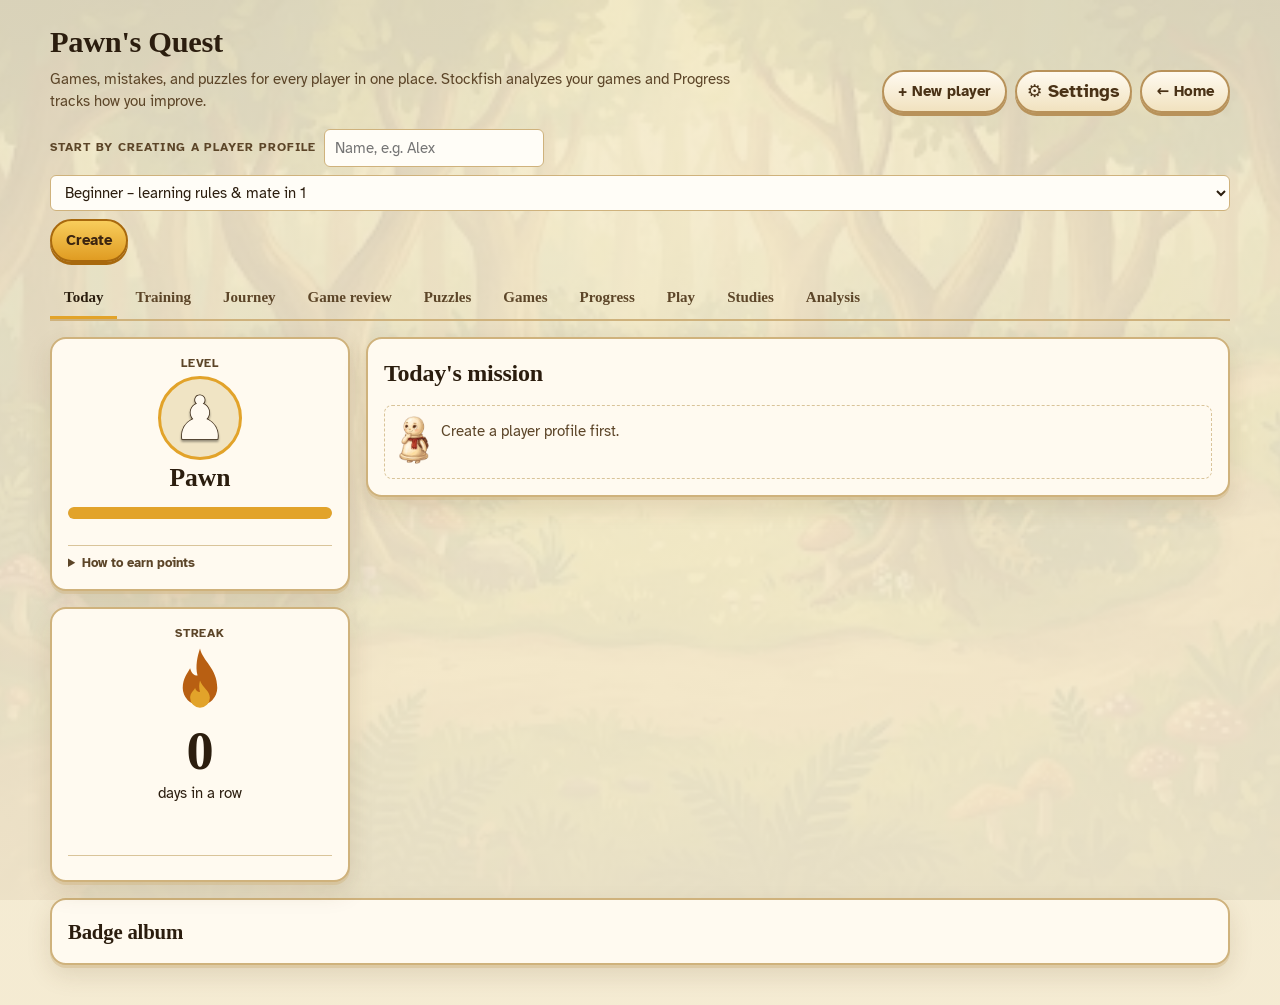
==== commit 1527b237: "Publish Pawn's Quest web app in /play/ with PWA icon" ====
--- a/play/index.html
+++ b/play/index.html
@@ -6765,13 +6765,13 @@
   function addHome(){
     var bar = document.querySelector("header .profile");
     if (!bar || document.getElementById("web-home-btn")) return;
-    var a = document.createElement("a");
-    a.id = "web-home-btn";
-    a.href = "../";
+    var b = document.createElement("button");
+    b.type = "button";
+    b.id = "web-home-btn";
     var en = !!(window.I18N && window.I18N.isEn && window.I18N.isEn());
-    a.textContent = en ? "← Home" : "← Hlavná stránka";
-    a.style.cssText = "display:inline-flex;align-items:center;padding:6px 12px;border-radius:8px;border:1px solid var(--line);background:var(--panel);color:var(--ink);font-size:.86rem;font-weight:700;text-decoration:none;white-space:nowrap";
-    bar.appendChild(a);
+    b.textContent = en ? "← Home" : "← Hlavná stránka";
+    b.onclick = function(){ location.href = "../"; };
+    bar.appendChild(b);
   }
   if (document.readyState === "loading") document.addEventListener("DOMContentLoaded", addHome);
   else addHome();
